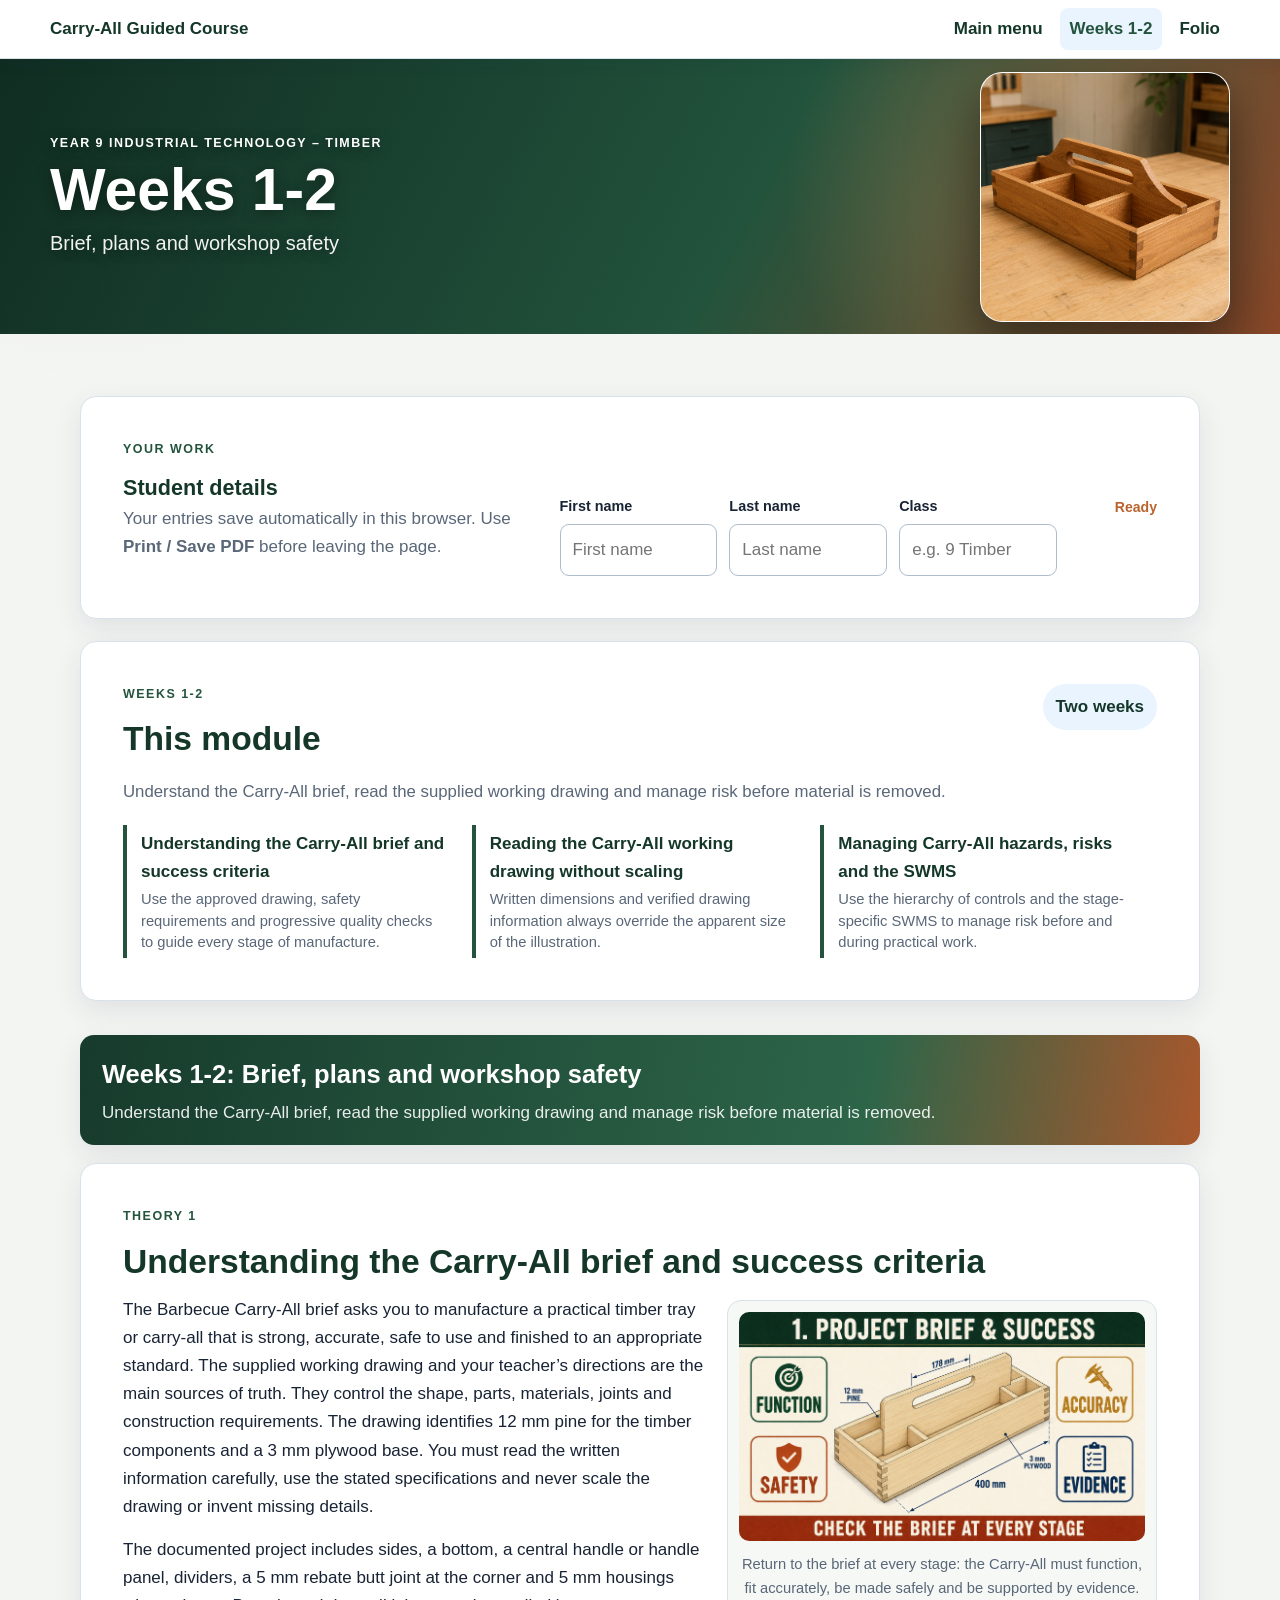
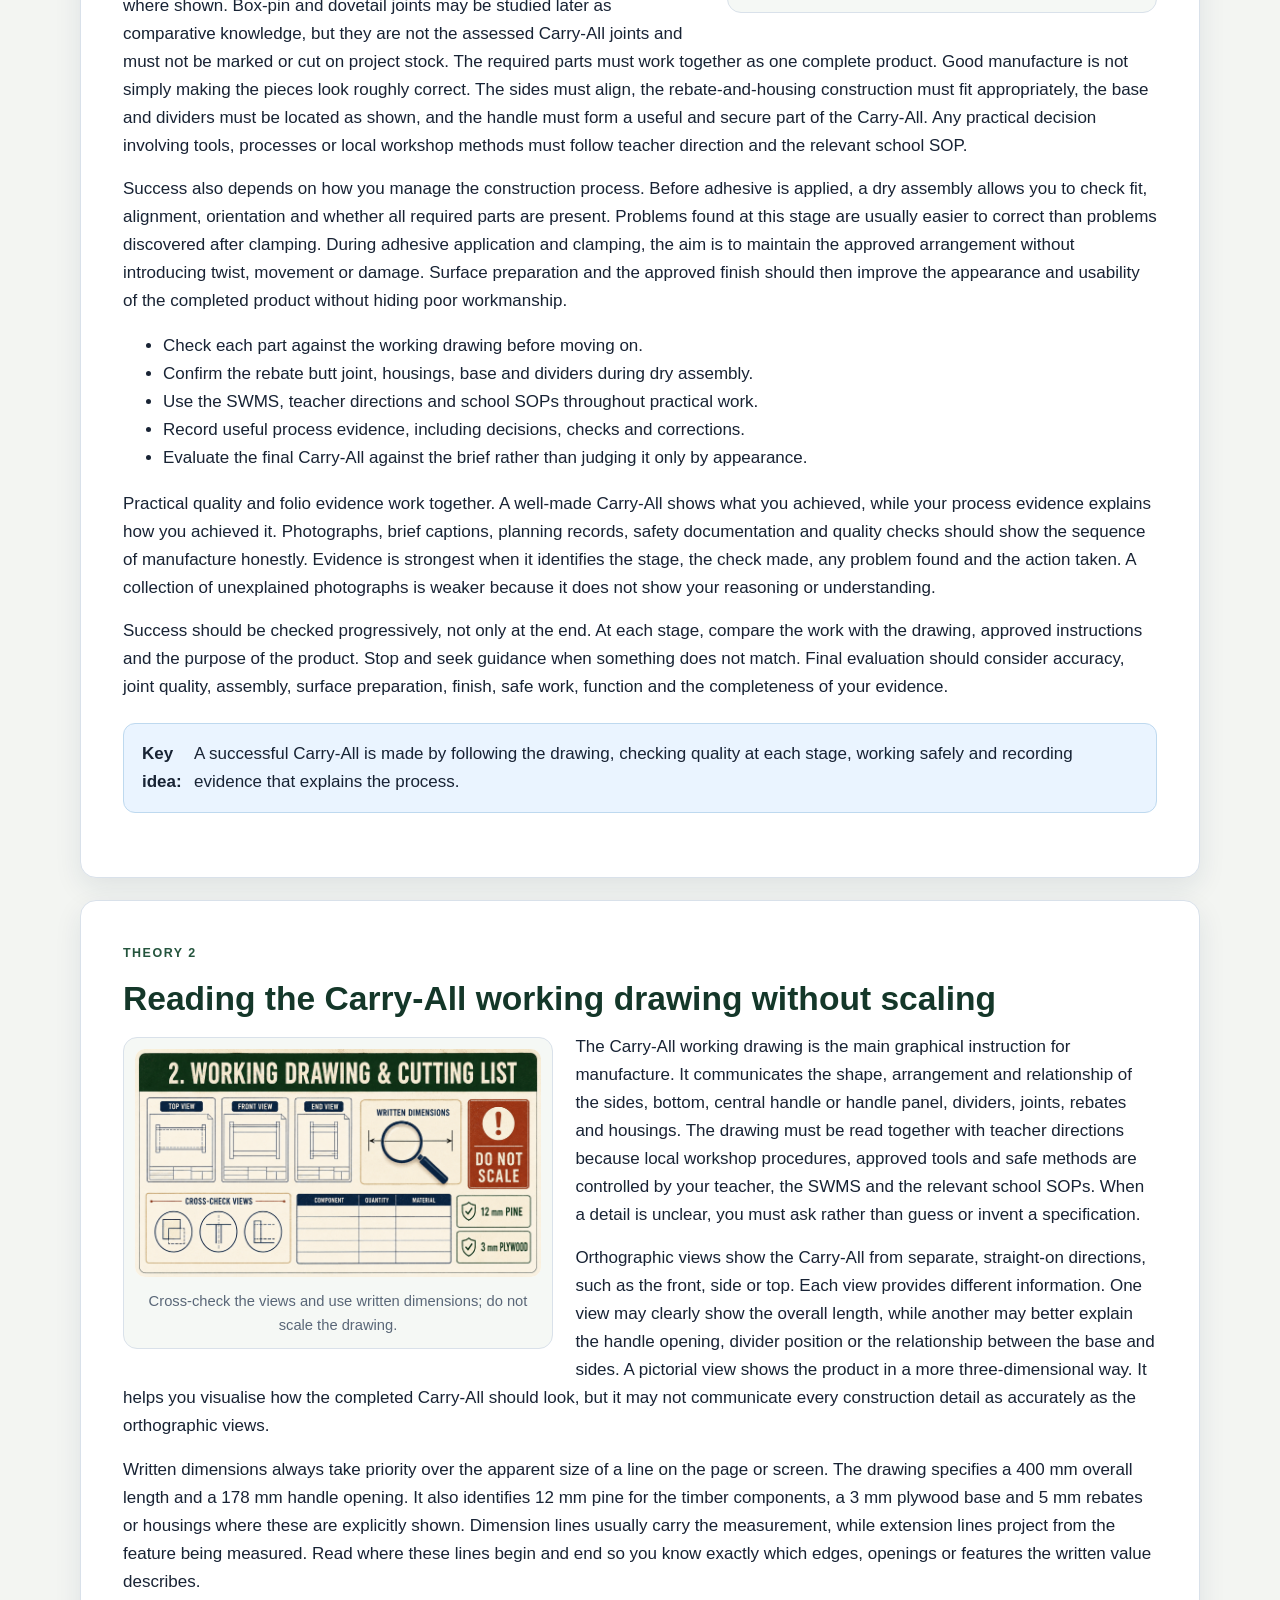
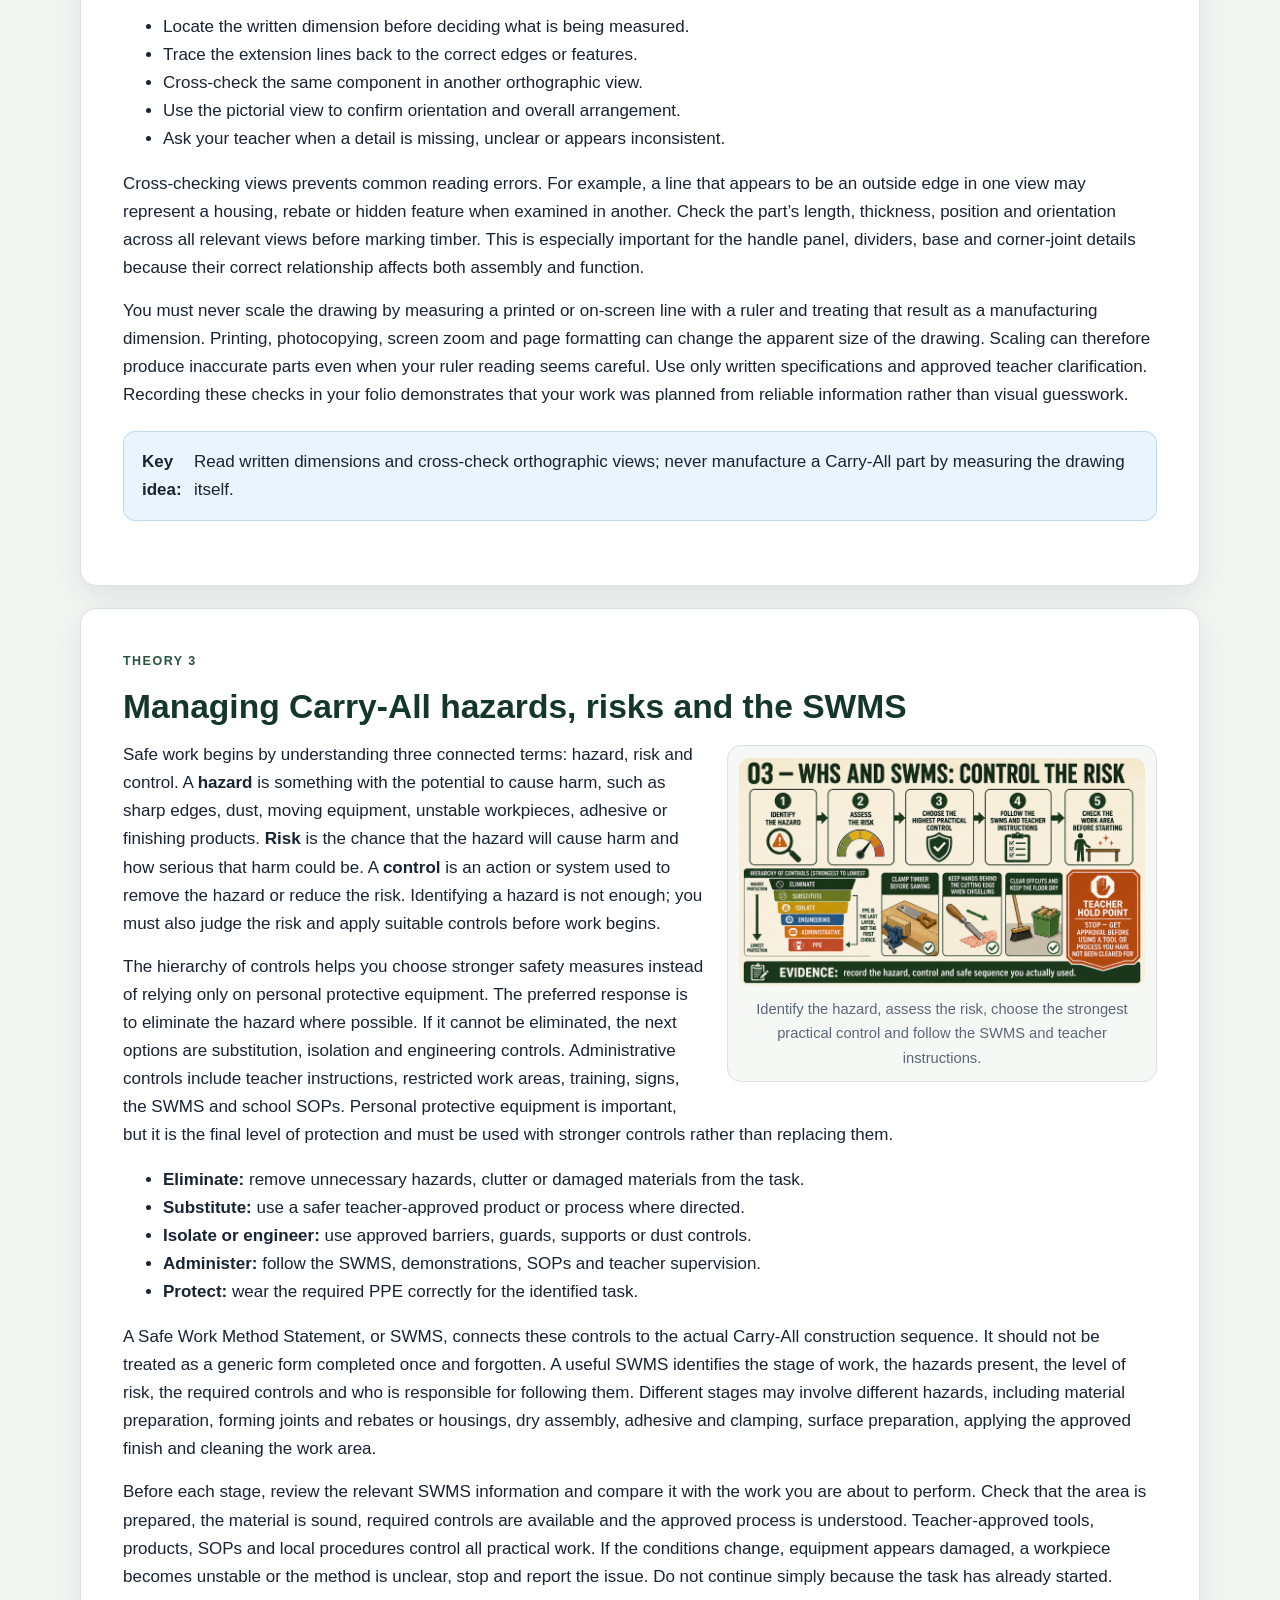
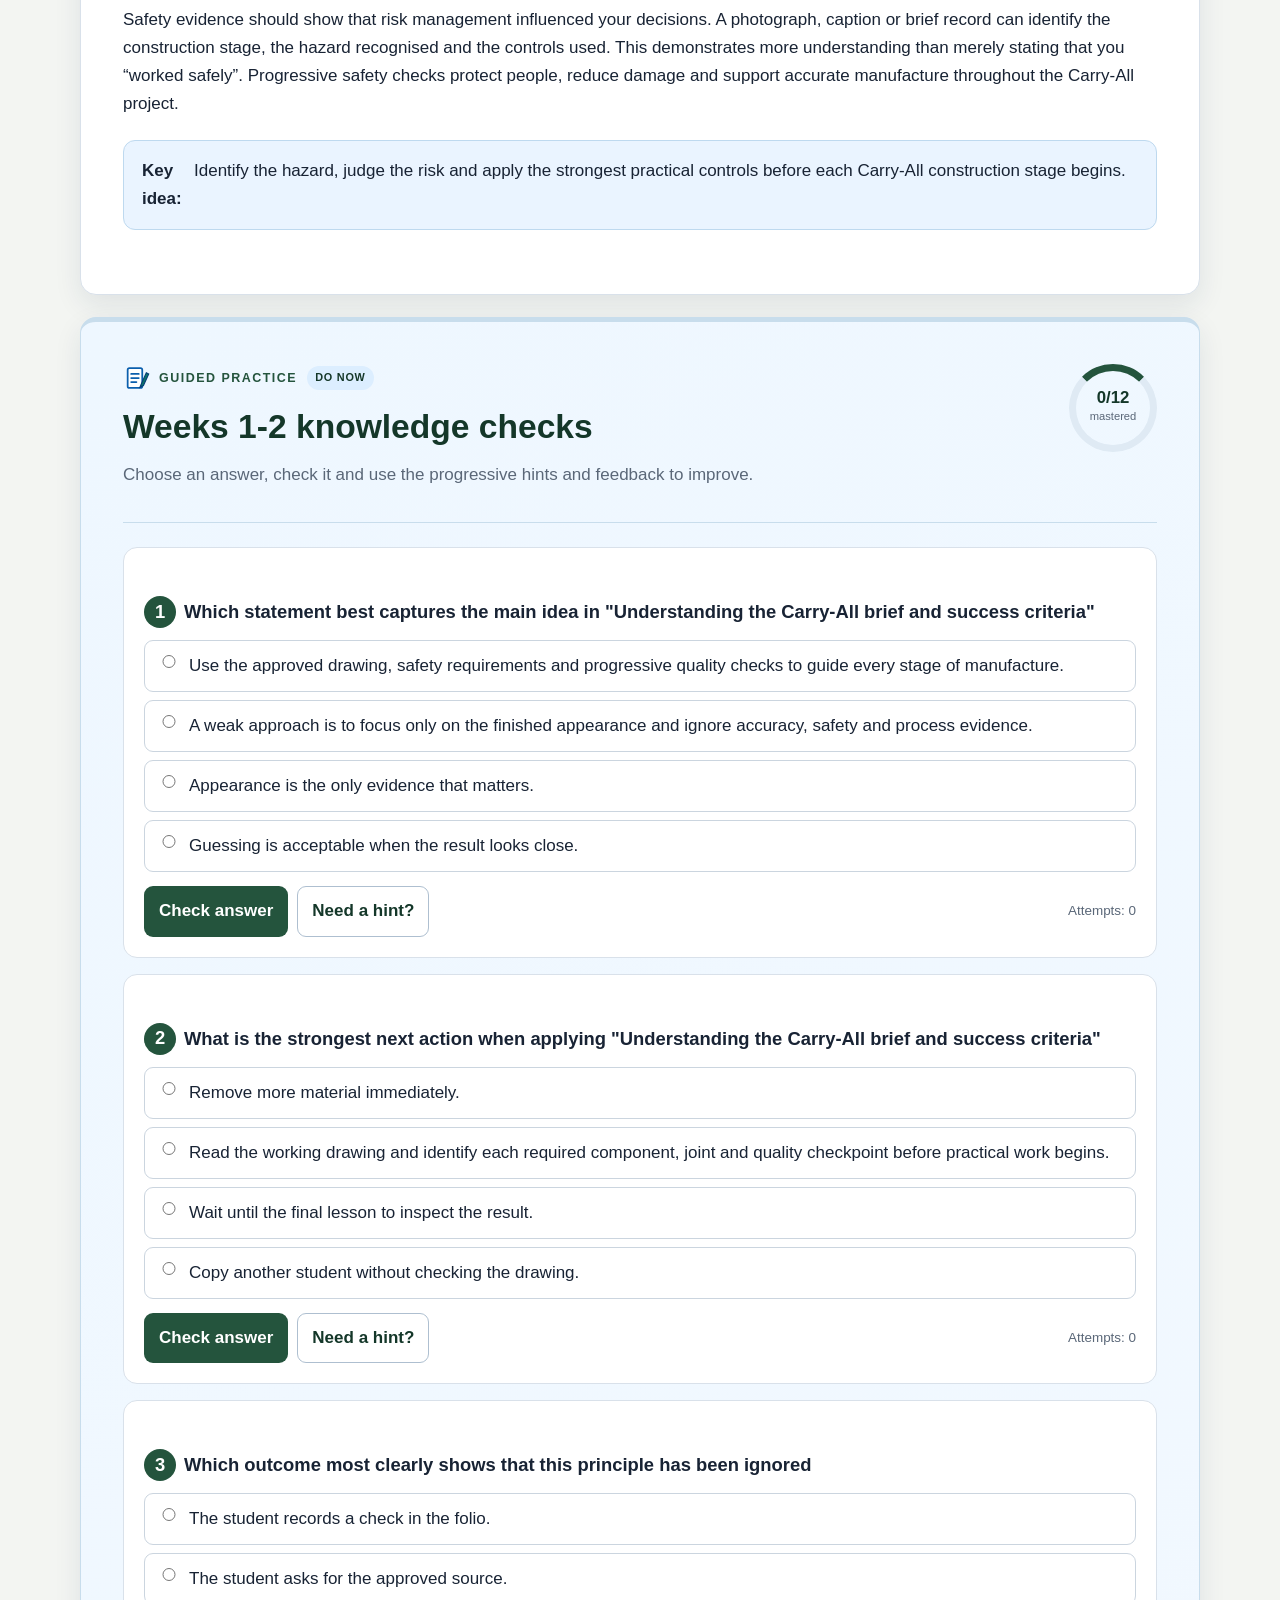
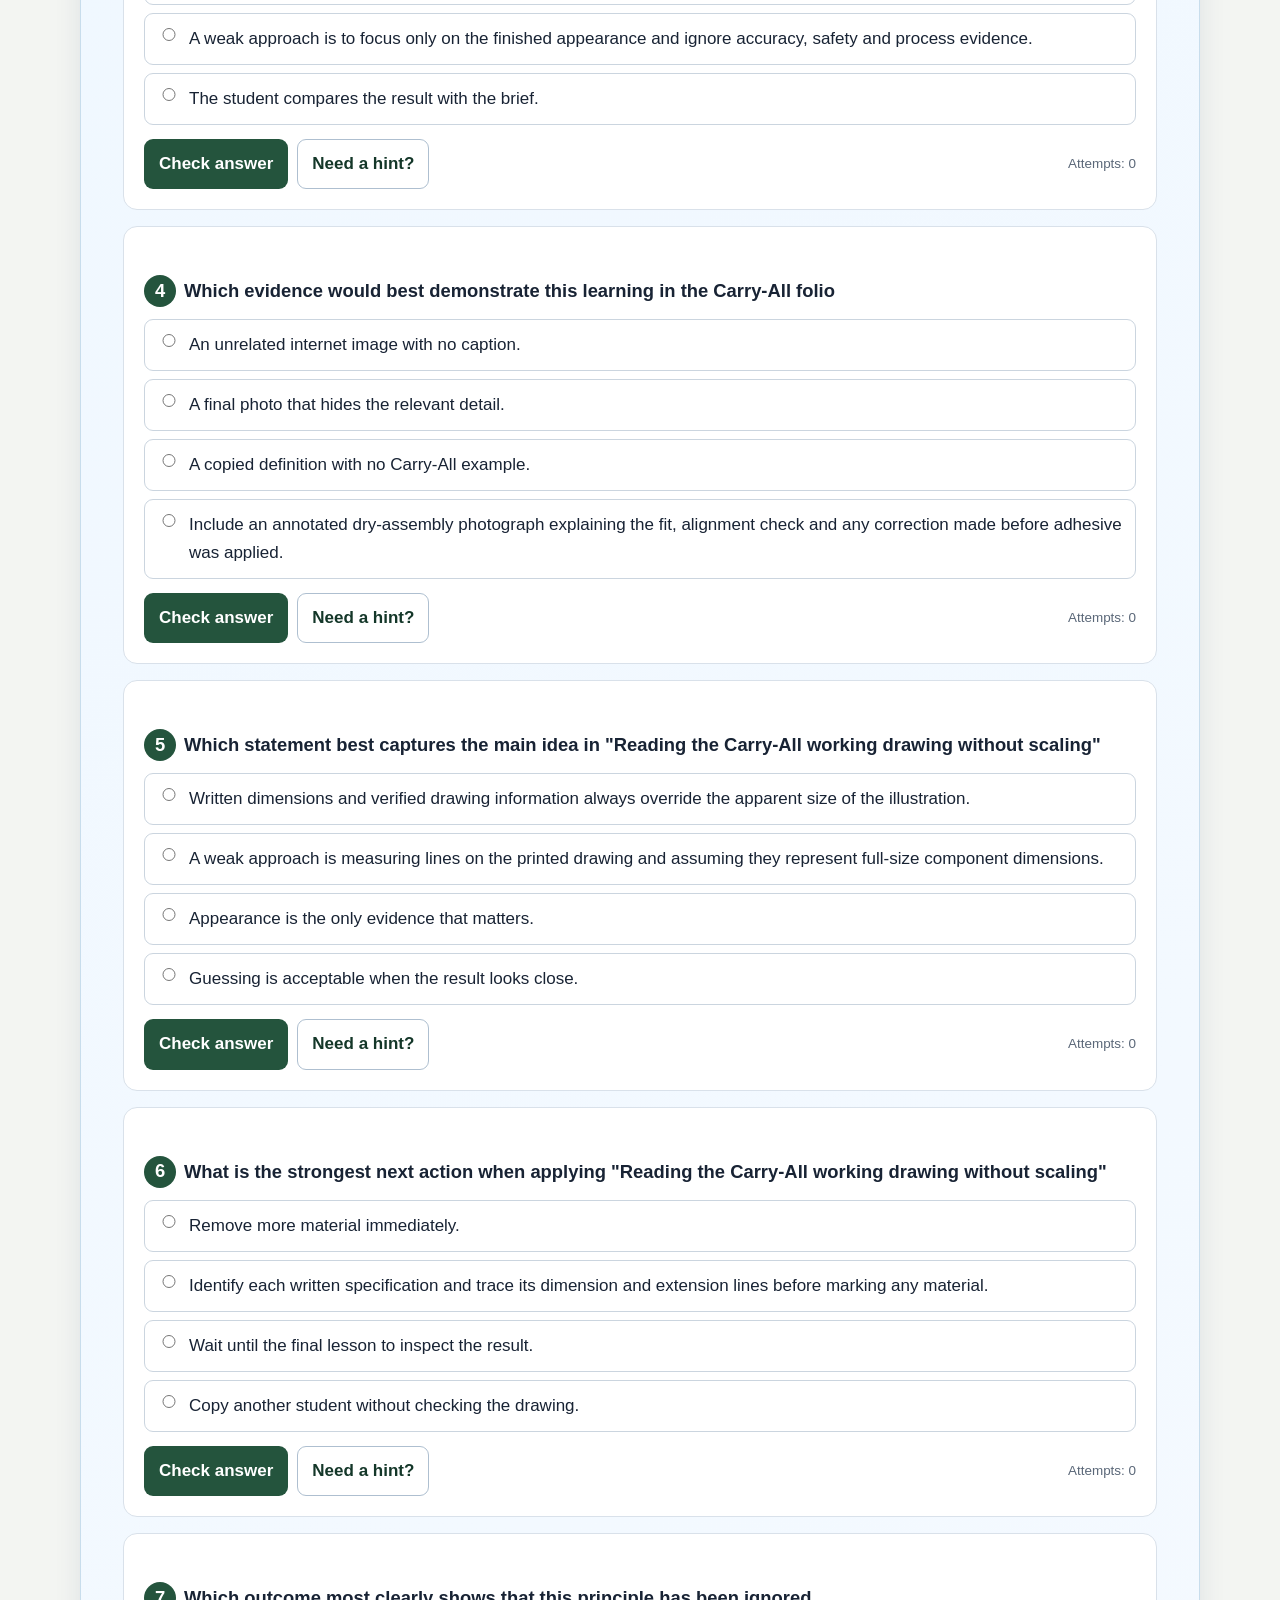
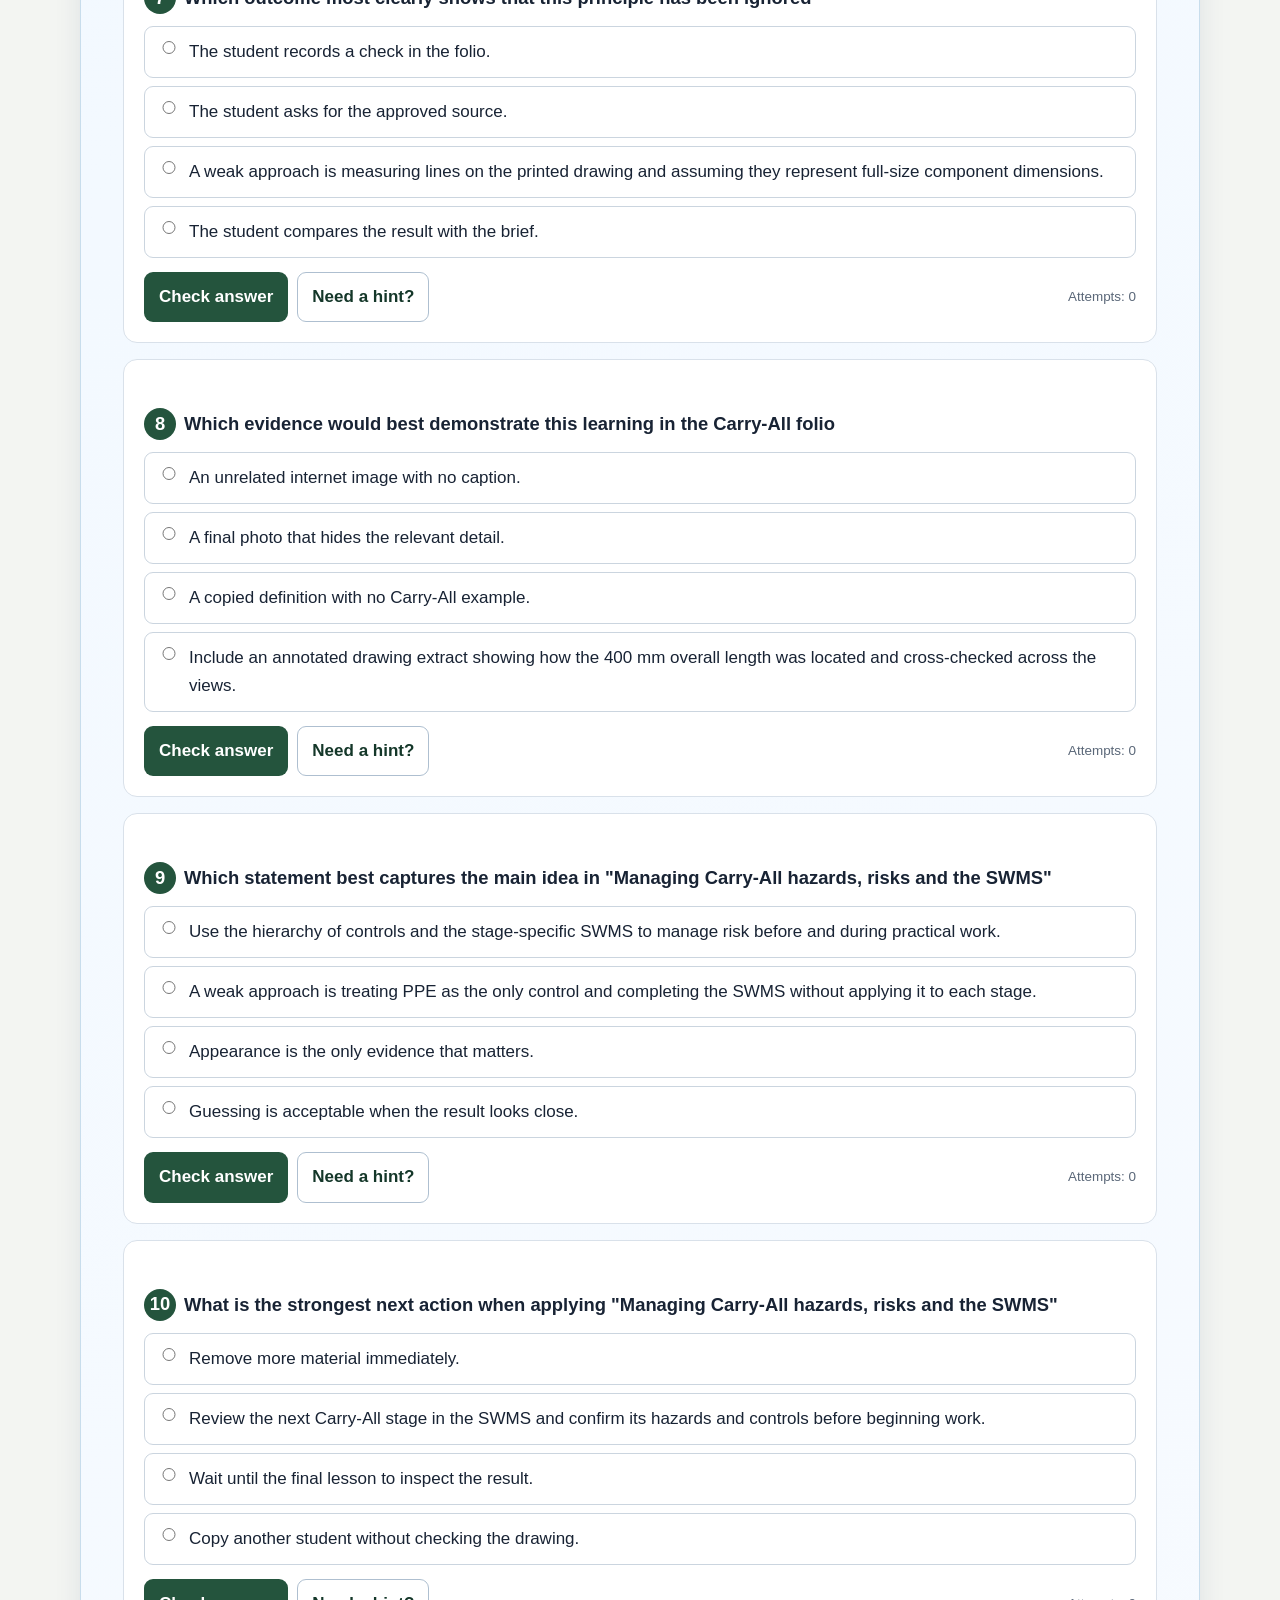
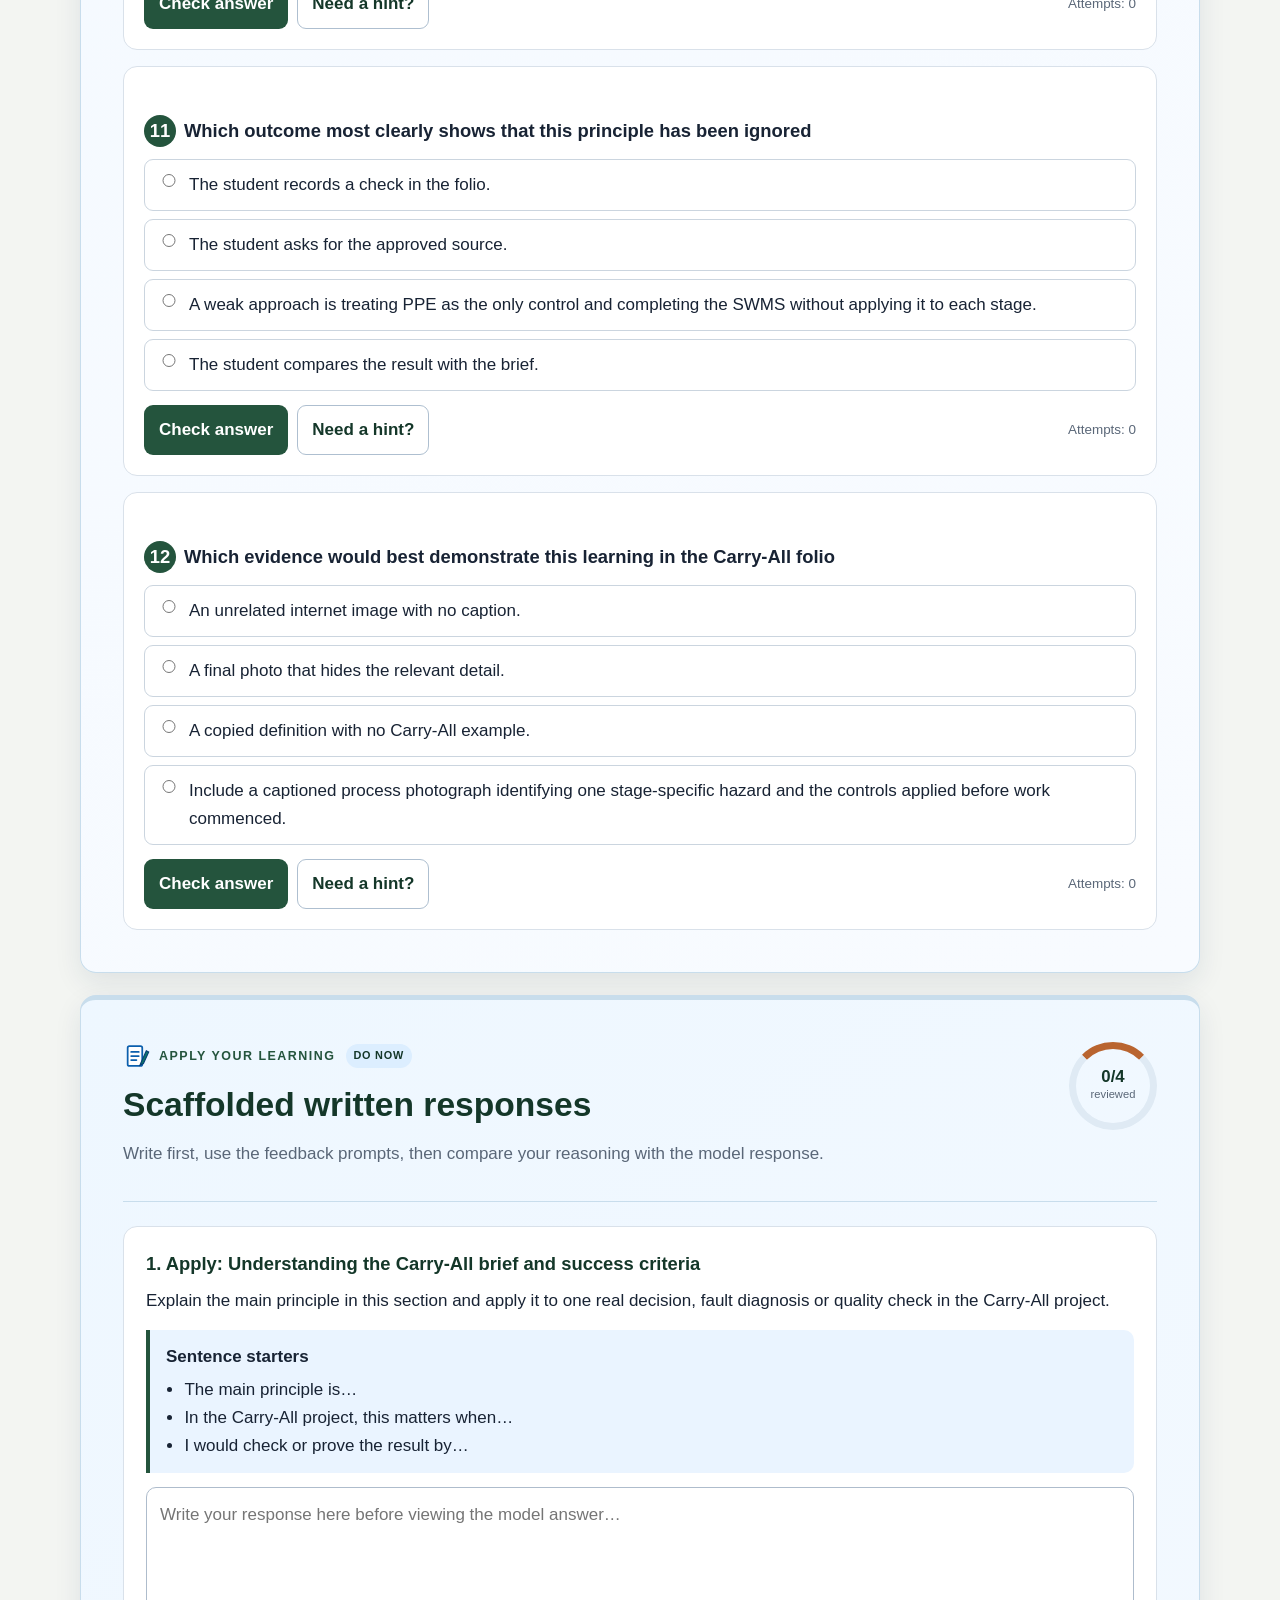
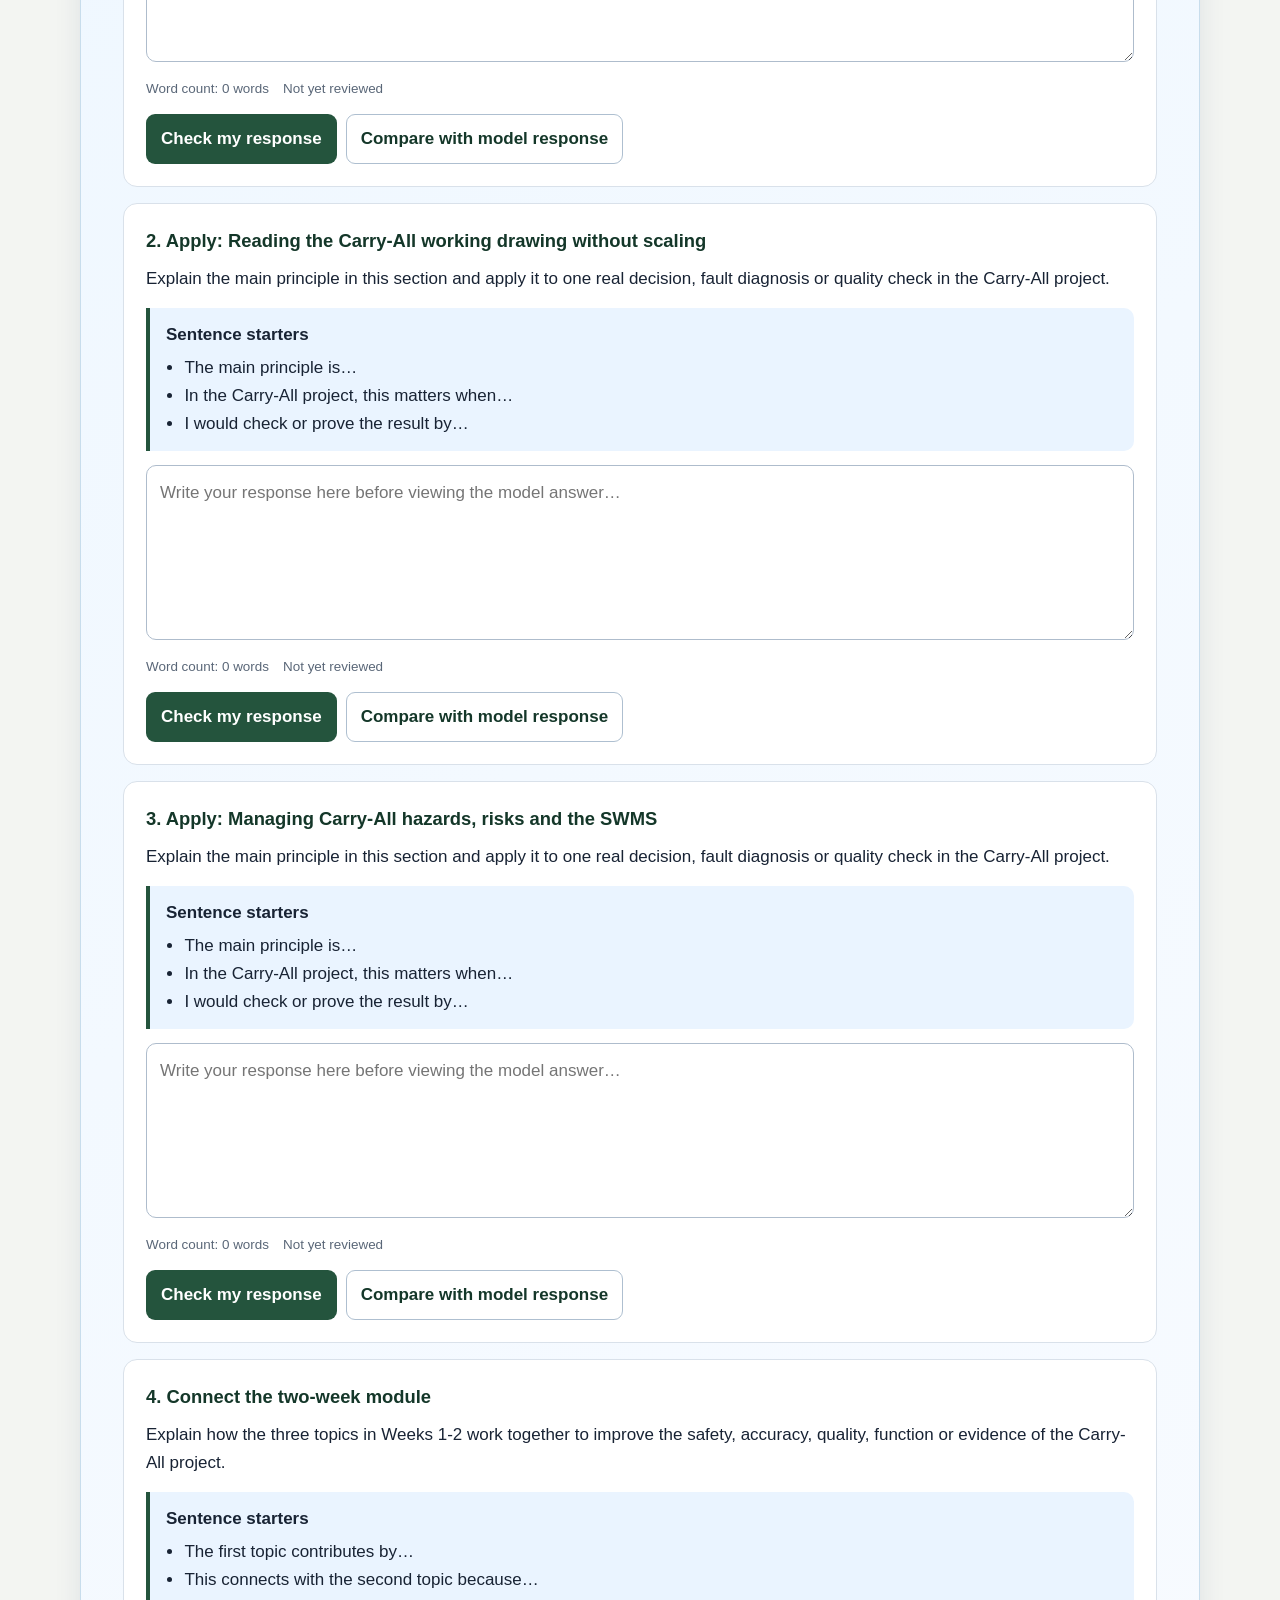
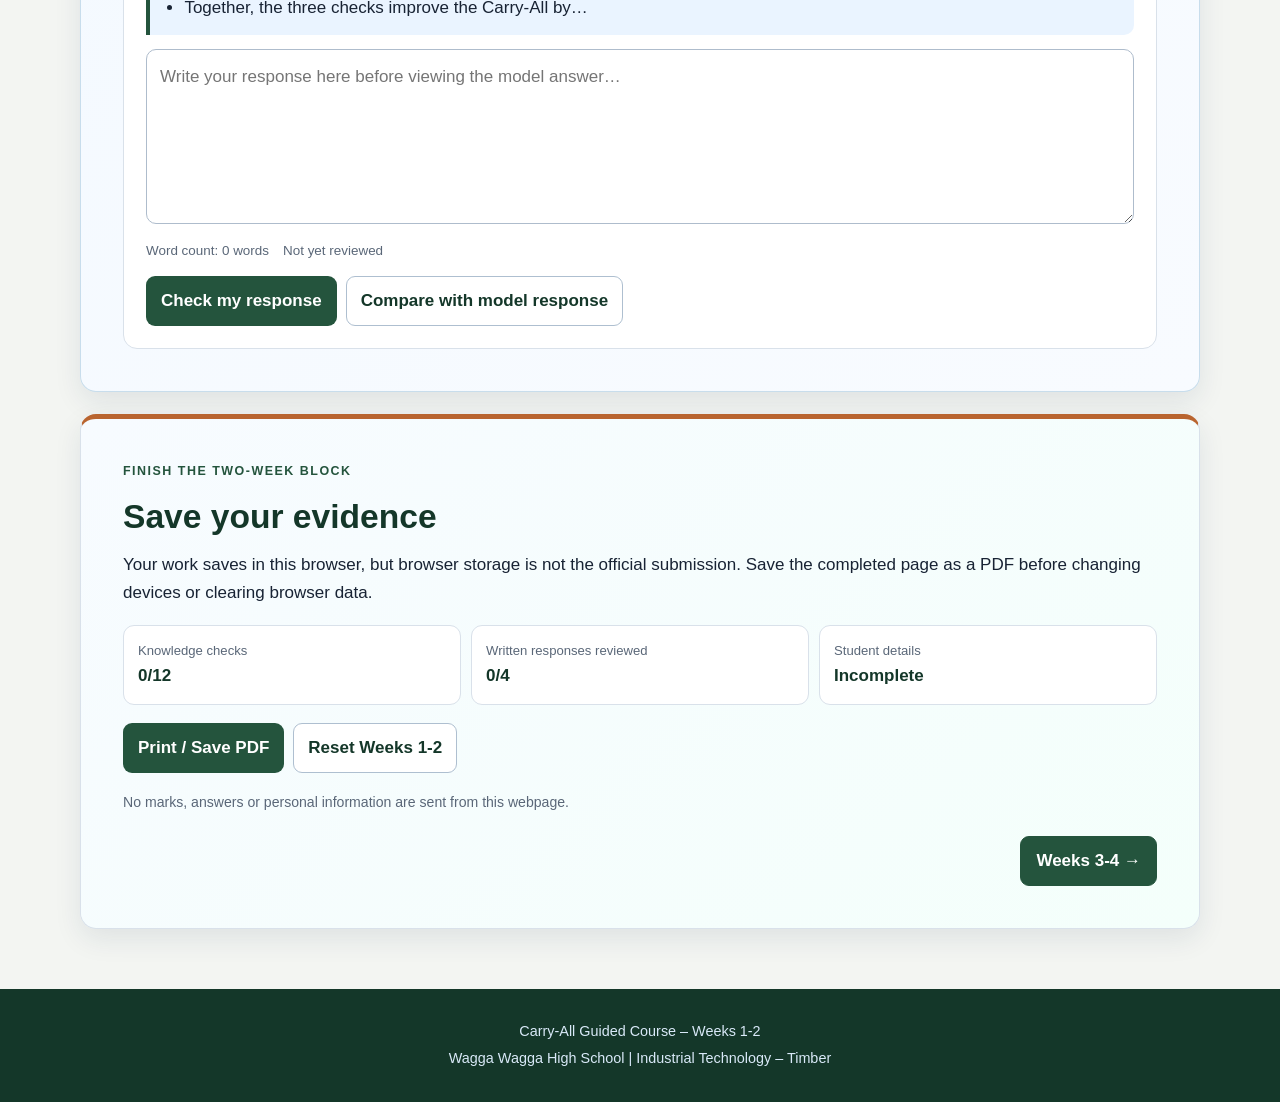
==== weeks1-2/index.html @ fafcf315 "Clarify main menu navigation" ====
<!doctype html>
<html lang="en-AU">
<head>
  <meta charset="utf-8"><meta name="viewport" content="width=device-width, initial-scale=1">
  <meta name="description" content="Weeks 1-2 guided learning for the Year 9 Timber Barbecue Carry-All project.">
  <title>Carry-All – Weeks 1-2 Guided Lesson</title>
  <link rel="stylesheet" href="../styles/course.css"><link rel="stylesheet" href="../styles/carry-all-overrides.css">
</head>
<body>
  <a class="skip-link" href="#main-content">Skip to lesson</a>
  <div class="course-bar screen-only"><div class="course-bar-inner">
    <a class="course-brand" href="../index.html">Carry-All Guided Course</a>
    <nav class="course-links" aria-label="Course navigation"><a href="../index.html">Main menu</a><a aria-current="page" class="active" href="index.html">Weeks 1-2</a><a href="../carry-all-folio.html">Folio</a></nav>
  </div></div>
  <header class="hero lesson-hero"><div class="hero-inner"><div class="hero-copy">
    <p class="eyebrow">Year 9 Industrial Technology – Timber</p><h1>Weeks 1-2</h1><p class="hero-subtitle">Brief, plans and workshop safety</p>
  </div><img class="hero-chair carry-hero-product" src="../assets/carry-all-hero.png" alt="Accurate timber Barbecue Carry-All with a longitudinal handle panel and open dividers"></div></header>
  <main id="main-content">
    <section class="student-strip card" aria-labelledby="student-details-title"><div><p class="section-kicker">Your work</p><h2 id="student-details-title">Student details</h2><p class="muted">Your entries save automatically in this browser. Use <strong>Print / Save PDF</strong> before leaving the page.</p></div><div class="student-fields"><label><span>First name</span><input id="student-first-name" type="text" autocomplete="given-name" placeholder="First name"></label><label><span>Last name</span><input id="student-last-name" type="text" autocomplete="family-name" placeholder="Last name"></label><label><span>Class</span><input id="student-class" type="text" placeholder="e.g. 9 Timber"></label></div><div id="save-status" class="save-status" role="status" aria-live="polite">Ready</div></section>
    <section class="lesson-overview card"><div class="overview-heading"><div><p class="section-kicker">Weeks 1-2</p><h2>This module</h2></div><div class="time-badge">Two weeks</div></div><p class="module-summary">Understand the Carry-All brief, read the supplied working drawing and manage risk before material is removed.</p><div class="module-focus"><div><strong>Understanding the Carry-All brief and success criteria</strong><span>Use the approved drawing, safety requirements and progressive quality checks to guide every stage of manufacture.</span></div><div><strong>Reading the Carry-All working drawing without scaling</strong><span>Written dimensions and verified drawing information always override the apparent size of the illustration.</span></div><div><strong>Managing Carry-All hazards, risks and the SWMS</strong><span>Use the hierarchy of controls and the stage-specific SWMS to manage risk before and during practical work.</span></div></div></section>
    <nav class="lesson-nav card screen-only" aria-label="Weeks 1-2 lesson sections"><a href="#theory-1">Understanding the Carry-All brief and success criteria</a><a href="#theory-2">Reading the Carry-All working drawing without scaling</a><a href="#theory-3">Managing Carry-All hazards, risks and the SWMS</a><a href="#knowledge-checks">Guided checks</a><a href="#written-application">Written responses</a></nav>
    <div class="part-banner"><h2>Weeks 1-2: Brief, plans and workshop safety</h2><p>Understand the Carry-All brief, read the supplied working drawing and manage risk before material is removed.</p></div>
    <section class="card textbook-section" id="theory-1">
      <p class="section-kicker">Theory 1</p>
      <h2>Understanding the Carry-All brief and success criteria</h2>
      <figure class="lesson-visual">
        <img src="../assets/folio/cards/01-project-brief.png" alt="Carry-All visual for Understanding the Carry-All brief and success criteria" />
        <figcaption>Return to the brief at every stage: the Carry-All must function, fit accurately, be made safely and be supported by evidence.</figcaption>
      </figure>
      <p>The Barbecue Carry-All brief asks you to manufacture a practical timber tray or carry-all that is strong, accurate, safe to use and finished to an appropriate standard. The supplied working drawing and your teacher’s directions are the main sources of truth. They control the shape, parts, materials, joints and construction requirements. The drawing identifies 12 mm pine for the timber components and a 3 mm plywood base. You must read the written information carefully, use the stated specifications and never scale the drawing or invent missing details.</p> <p>The documented project includes sides, a bottom, a central handle or handle panel, dividers, a 5 mm rebate butt joint at the corner and 5 mm housings where shown. Box-pin and dovetail joints may be studied later as comparative knowledge, but they are not the assessed Carry-All joints and must not be marked or cut on project stock. The required parts must work together as one complete product. Good manufacture is not simply making the pieces look roughly correct. The sides must align, the rebate-and-housing construction must fit appropriately, the base and dividers must be located as shown, and the handle must form a useful and secure part of the Carry-All. Any practical decision involving tools, processes or local workshop methods must follow teacher direction and the relevant school SOP.</p> <p>Success also depends on how you manage the construction process. Before adhesive is applied, a dry assembly allows you to check fit, alignment, orientation and whether all required parts are present. Problems found at this stage are usually easier to correct than problems discovered after clamping. During adhesive application and clamping, the aim is to maintain the approved arrangement without introducing twist, movement or damage. Surface preparation and the approved finish should then improve the appearance and usability of the completed product without hiding poor workmanship.</p> <ul> <li>Check each part against the working drawing before moving on.</li> <li>Confirm the rebate butt joint, housings, base and dividers during dry assembly.</li> <li>Use the SWMS, teacher directions and school SOPs throughout practical work.</li> <li>Record useful process evidence, including decisions, checks and corrections.</li> <li>Evaluate the final Carry-All against the brief rather than judging it only by appearance.</li> </ul> <p>Practical quality and folio evidence work together. A well-made Carry-All shows what you achieved, while your process evidence explains how you achieved it. Photographs, brief captions, planning records, safety documentation and quality checks should show the sequence of manufacture honestly. Evidence is strongest when it identifies the stage, the check made, any problem found and the action taken. A collection of unexplained photographs is weaker because it does not show your reasoning or understanding.</p> <p>Success should be checked progressively, not only at the end. At each stage, compare the work with the drawing, approved instructions and the purpose of the product. Stop and seek guidance when something does not match. Final evaluation should consider accuracy, joint quality, assembly, surface preparation, finish, safe work, function and the completeness of your evidence.</p> <div class="callout key-idea"><strong>Key idea:</strong> A successful Carry-All is made by following the drawing, checking quality at each stage, working safely and recording evidence that explains the process.</div>
      
    </section>
<section class="card textbook-section" id="theory-2">
      <p class="section-kicker">Theory 2</p>
      <h2>Reading the Carry-All working drawing without scaling</h2>
      <figure class="lesson-visual lesson-visual--left">
        <img src="../assets/folio/cards/02-working-drawing.png" alt="Carry-All visual for Reading the Carry-All working drawing without scaling" />
        <figcaption>Cross-check the views and use written dimensions; do not scale the drawing.</figcaption>
      </figure>
      <p>The Carry-All working drawing is the main graphical instruction for manufacture. It communicates the shape, arrangement and relationship of the sides, bottom, central handle or handle panel, dividers, joints, rebates and housings. The drawing must be read together with teacher directions because local workshop procedures, approved tools and safe methods are controlled by your teacher, the SWMS and the relevant school SOPs. When a detail is unclear, you must ask rather than guess or invent a specification.</p> <p>Orthographic views show the Carry-All from separate, straight-on directions, such as the front, side or top. Each view provides different information. One view may clearly show the overall length, while another may better explain the handle opening, divider position or the relationship between the base and sides. A pictorial view shows the product in a more three-dimensional way. It helps you visualise how the completed Carry-All should look, but it may not communicate every construction detail as accurately as the orthographic views.</p> <p>Written dimensions always take priority over the apparent size of a line on the page or screen. The drawing specifies a 400 mm overall length and a 178 mm handle opening. It also identifies 12 mm pine for the timber components, a 3 mm plywood base and 5 mm rebates or housings where these are explicitly shown. Dimension lines usually carry the measurement, while extension lines project from the feature being measured. Read where these lines begin and end so you know exactly which edges, openings or features the written value describes.</p> <ul> <li>Locate the written dimension before deciding what is being measured.</li> <li>Trace the extension lines back to the correct edges or features.</li> <li>Cross-check the same component in another orthographic view.</li> <li>Use the pictorial view to confirm orientation and overall arrangement.</li> <li>Ask your teacher when a detail is missing, unclear or appears inconsistent.</li> </ul> <p>Cross-checking views prevents common reading errors. For example, a line that appears to be an outside edge in one view may represent a housing, rebate or hidden feature when examined in another. Check the part’s length, thickness, position and orientation across all relevant views before marking timber. This is especially important for the handle panel, dividers, base and corner-joint details because their correct relationship affects both assembly and function.</p> <p>You must never scale the drawing by measuring a printed or on-screen line with a ruler and treating that result as a manufacturing dimension. Printing, photocopying, screen zoom and page formatting can change the apparent size of the drawing. Scaling can therefore produce inaccurate parts even when your ruler reading seems careful. Use only written specifications and approved teacher clarification. Recording these checks in your folio demonstrates that your work was planned from reliable information rather than visual guesswork.</p> <div class="callout key-idea"><strong>Key idea:</strong> Read written dimensions and cross-check orthographic views; never manufacture a Carry-All part by measuring the drawing itself.</div>
    </section>
<section class="card textbook-section" id="theory-3">
      <p class="section-kicker">Theory 3</p>
      <h2>Managing Carry-All hazards, risks and the SWMS</h2>
      <figure class="lesson-visual">
        <img src="../assets/folio/cards/03-whs-swms.png" alt="Carry-All visual for Managing Carry-All hazards, risks and the SWMS" />
        <figcaption>Identify the hazard, assess the risk, choose the strongest practical control and follow the SWMS and teacher instructions.</figcaption>
      </figure>
      <p>Safe work begins by understanding three connected terms: hazard, risk and control. A <strong>hazard</strong> is something with the potential to cause harm, such as sharp edges, dust, moving equipment, unstable workpieces, adhesive or finishing products. <strong>Risk</strong> is the chance that the hazard will cause harm and how serious that harm could be. A <strong>control</strong> is an action or system used to remove the hazard or reduce the risk. Identifying a hazard is not enough; you must also judge the risk and apply suitable controls before work begins.</p> <p>The hierarchy of controls helps you choose stronger safety measures instead of relying only on personal protective equipment. The preferred response is to eliminate the hazard where possible. If it cannot be eliminated, the next options are substitution, isolation and engineering controls. Administrative controls include teacher instructions, restricted work areas, training, signs, the SWMS and school SOPs. Personal protective equipment is important, but it is the final level of protection and must be used with stronger controls rather than replacing them.</p> <ul> <li><strong>Eliminate:</strong> remove unnecessary hazards, clutter or damaged materials from the task.</li> <li><strong>Substitute:</strong> use a safer teacher-approved product or process where directed.</li> <li><strong>Isolate or engineer:</strong> use approved barriers, guards, supports or dust controls.</li> <li><strong>Administer:</strong> follow the SWMS, demonstrations, SOPs and teacher supervision.</li> <li><strong>Protect:</strong> wear the required PPE correctly for the identified task.</li> </ul> <p>A Safe Work Method Statement, or SWMS, connects these controls to the actual Carry-All construction sequence. It should not be treated as a generic form completed once and forgotten. A useful SWMS identifies the stage of work, the hazards present, the level of risk, the required controls and who is responsible for following them. Different stages may involve different hazards, including material preparation, forming joints and rebates or housings, dry assembly, adhesive and clamping, surface preparation, applying the approved finish and cleaning the work area.</p> <p>Before each stage, review the relevant SWMS information and compare it with the work you are about to perform. Check that the area is prepared, the material is sound, required controls are available and the approved process is understood. Teacher-approved tools, products, SOPs and local procedures control all practical work. If the conditions change, equipment appears damaged, a workpiece becomes unstable or the method is unclear, stop and report the issue. Do not continue simply because the task has already started.</p> <p>Safety evidence should show that risk management influenced your decisions. A photograph, caption or brief record can identify the construction stage, the hazard recognised and the controls used. This demonstrates more understanding than merely stating that you “worked safely”. Progressive safety checks protect people, reduce damage and support accurate manufacture throughout the Carry-All project.</p> <div class="callout key-idea"><strong>Key idea:</strong> Identify the hazard, judge the risk and apply the strongest practical controls before each Carry-All construction stage begins.</div>
    </section>
    <section class="card activity-section" id="knowledge-checks"><div class="activity-heading"><div><p class="section-kicker">Guided practice</p><h2>Weeks 1-2 knowledge checks</h2><p class="muted">Choose an answer, check it and use the progressive hints and feedback to improve.</p></div><div class="progress-ring"><strong id="mc-progress-number">0/12</strong><span>mastered</span></div></div><div id="mc-questions" class="question-list"></div></section>
    <section class="card activity-section" id="written-application"><div class="activity-heading"><div><p class="section-kicker">Apply your learning</p><h2>Scaffolded written responses</h2><p class="muted">Write first, use the feedback prompts, then compare your reasoning with the model response.</p></div><div class="progress-ring written"><strong id="written-progress-number">0/4</strong><span>reviewed</span></div></div><div id="written-questions" class="written-list"></div></section>
    <section class="card completion-card" aria-labelledby="completion-title"><div><p class="section-kicker">Finish the two-week block</p><h2 id="completion-title">Save your evidence</h2><p>Your work saves in this browser, but browser storage is not the official submission. Save the completed page as a PDF before changing devices or clearing browser data.</p></div><div class="completion-summary"><div><span>Knowledge checks</span><strong id="summary-mc">0/12</strong></div><div><span>Written responses reviewed</span><strong id="summary-written">0/4</strong></div><div><span>Student details</span><strong id="summary-details">Incomplete</strong></div></div><div class="button-row screen-only"><button class="primary-button" id="print-button" type="button">Print / Save PDF</button><button class="secondary-button" id="reset-button" type="button">Reset Weeks 1-2</button></div><p class="small-note">No marks, answers or personal information are sent from this webpage.</p><div class="week-switcher screen-only"><span></span><a class="next" href="../weeks3-4/index.html">Weeks 3-4 →</a></div></section>
  </main>
  <footer><p>Carry-All Guided Course – Weeks 1-2</p><p>Wagga Wagga High School | Industrial Technology – Timber</p></footer>
  <script src="lesson-data.js"></script><script src="../scripts/lesson-engine.js"></script>
</body></html>
---- styles/course.css ----
:root {
  --brand: #0b5fad;
  --brand-dark: #073f75;
  --brand-light: #eaf4ff;
  --accent: #0d7a68;
  --accent-light: #e8f7f3;
  --amber: #9a6400;
  --amber-light: #fff5d9;
  --danger: #a62e2e;
  --danger-light: #fff0f0;
  --ink: #182334;
  --muted: #5a6778;
  --line: #d9e1ea;
  --surface: #ffffff;
  --background: #f3f6f9;
  --shadow: 0 10px 28px rgba(25, 48, 74, 0.09);
  --radius: 16px;
}

* { box-sizing: border-box; }
html { scroll-behavior: smooth; }
body {
  margin: 0;
  font-family: Arial, Helvetica, sans-serif;
  color: var(--ink);
  background: var(--background);
  line-height: 1.65;
  font-size: 17px;
}
img { max-width: 100%; }
a { color: var(--brand); }
button, input, textarea { font: inherit; }
button { cursor: pointer; }
.visually-hidden { position: absolute !important; width: 1px !important; height: 1px !important; padding: 0 !important; margin: -1px !important; overflow: hidden !important; clip: rect(0,0,0,0) !important; white-space: nowrap !important; border: 0 !important; }

.skip-link {
  position: absolute;
  top: -100px;
  left: 16px;
  z-index: 1000;
  padding: 10px 16px;
  background: #fff;
  color: var(--brand-dark);
  border-radius: 8px;
}
.skip-link:focus { top: 16px; }

.course-bar {
  background: #fff;
  border-bottom: 1px solid var(--line);
  position: sticky;
  top: 0;
  z-index: 30;
  box-shadow: 0 4px 14px rgba(25,48,74,.07);
}
.course-bar-inner {
  width: min(1180px, calc(100% - 36px));
  min-height: 58px;
  margin: 0 auto;
  display: flex;
  justify-content: space-between;
  align-items: center;
  gap: 18px;
}
.course-brand { color: var(--brand-dark); text-decoration: none; font-weight: 900; }
.course-links { display: flex; flex-wrap: wrap; gap: 7px; }
.course-links a {
  color: var(--brand-dark);
  text-decoration: none;
  font-weight: 800;
  padding: 7px 10px;
  border-radius: 8px;
}
.course-links a:hover, .course-links a:focus, .course-links a.active { background: var(--brand-light); color: var(--brand); }

.hero {
  background: linear-gradient(125deg, var(--brand-dark), var(--brand));
  color: #fff;
  overflow: hidden;
}
.landing-hero {
  background-image:
    linear-gradient(90deg, rgba(8, 31, 47, .94) 0%, rgba(8, 31, 47, .82) 38%, rgba(8, 31, 47, .34) 68%, rgba(8, 31, 47, .16) 100%);
  background-position: center;
  background-size: cover;
}
.landing-hero .hero-inner {
  grid-template-columns: minmax(0, 780px) 1fr;
  min-height: clamp(330px, 34vw, 410px);
}
.landing-hero .hero-copy { text-shadow: 0 2px 14px rgba(0, 0, 0, .4); }
.landing-hero .hero-chair { display: none; }
.hero-inner {
  width: min(1180px, calc(100% - 36px));
  margin: 0 auto;
  min-height: 325px;
  display: grid;
  grid-template-columns: 1fr 280px;
  gap: 30px;
  align-items: center;
  position: relative;
}
.hero-copy { padding: 44px 0; position: relative; z-index: 2; }
.eyebrow, .section-kicker {
  margin: 0 0 6px;
  font-size: .78rem;
  letter-spacing: .12em;
  text-transform: uppercase;
  font-weight: 800;
}
.hero h1 { font-size: clamp(2.25rem, 5vw, 4.2rem); line-height: 1.05; margin: 0 0 10px; }
.hero-subtitle { font-size: clamp(1.1rem, 2vw, 1.4rem); margin: 0 0 20px; max-width: 790px; }
.hero-pills { display: flex; flex-wrap: wrap; gap: 9px; }
.hero-pills span {
  background: rgba(255,255,255,.14);
  border: 1px solid rgba(255,255,255,.32);
  border-radius: 999px;
  padding: 7px 12px;
  font-weight: 700;
  font-size: .9rem;
}
.hero-chair {
  max-height: 290px;
  width: auto;
  justify-self: center;
  filter: drop-shadow(0 18px 20px rgba(0,0,0,.28));
}

.lesson-hero {
  background-image:
    linear-gradient(90deg, rgba(8, 31, 47, .94) 0%, rgba(8, 31, 47, .80) 45%, rgba(8, 31, 47, .34) 76%, rgba(8, 31, 47, .16) 100%);
  background-position: center;
  background-size: cover;
  color: #fff;
}
.lesson-hero .hero-inner { min-height: 275px; grid-template-columns: 1fr; }
.lesson-hero .hero-copy { padding: 42px 0; max-width: 760px; text-shadow: 0 2px 14px rgba(0, 0, 0, .4); }
.lesson-hero .eyebrow { color: #fff; }
.lesson-hero h1 { color: #fff; font-size: clamp(2.5rem, 4.6vw, 3.8rem); margin-bottom: 6px; }
.lesson-hero .hero-subtitle { color: rgba(255,255,255,.94); font-size: clamp(1.05rem, 1.9vw, 1.25rem); margin-bottom: 0; }
.lesson-hero .hero-chair { display: none; }
.lesson-hero .hero-pills { display: none; }
.lesson-hero + main { margin-top: 30px; }
.lesson-hero + main .lesson-overview .roadmap { grid-template-columns: repeat(3, 1fr); margin: 18px 0 0; }
.lesson-hero + main .lesson-overview .roadmap li { min-height: 0; padding: 8px 14px; border: 0; border-left: 4px solid var(--brand); border-radius: 0; background: transparent; }
.lesson-hero + main .lesson-overview .roadmap li:nth-child(n+4) { display: none; }
.lesson-hero + main .lesson-overview .learning-grid { display: none; }

main { width: min(1120px, calc(100% - 34px)); margin: -24px auto 60px; position: relative; z-index: 3; }
.card {
  background: var(--surface);
  border: 1px solid var(--line);
  border-radius: var(--radius);
  box-shadow: var(--shadow);
  padding: clamp(22px, 4vw, 42px);
  margin: 0 0 22px;
}
.welcome-card {
  background: linear-gradient(145deg, #fff, #f4fbf9);
  border-top: 6px solid var(--accent);
}
.welcome-card h2 { color: var(--brand-dark); margin-bottom: 8px; }
.welcome-card p:last-child { font-size: 1.08rem; margin-bottom: 0; max-width: 880px; }
.card h2 { margin: 0 0 14px; color: var(--brand-dark); font-size: clamp(1.55rem, 2.8vw, 2.1rem); line-height: 1.2; }
.card h3 { margin: 28px 0 8px; color: var(--ink); font-size: 1.15rem; }
.card p { margin: 0 0 15px; }
.section-kicker { color: var(--brand); }
.muted { color: var(--muted); }
.lead { font-size: 1.1rem; color: #33465d; }
.small-note { color: var(--muted); font-size: .88rem; margin-top: 18px !important; }

.student-strip { display: grid; grid-template-columns: 1fr minmax(300px, 1.2fr) auto; gap: 22px; align-items: end; }
.student-strip h2 { font-size: 1.35rem; margin-bottom: 4px; }
.student-fields { display: grid; grid-template-columns: 1fr 1fr 1fr; gap: 12px; }
.student-fields label span { display: block; font-weight: 800; margin-bottom: 5px; font-size: .9rem; }
input[type="text"] {
  width: 100%;
  border: 1px solid #aebccc;
  border-radius: 9px;
  padding: 11px 12px;
  background: #fff;
  color: var(--ink);
}
input[type="text"]:focus, textarea:focus { outline: 3px solid rgba(11,95,173,.18); border-color: var(--brand); }
.save-status { align-self: center; color: var(--accent); font-weight: 800; font-size: .88rem; min-width: 78px; text-align: right; }

.overview-heading, .activity-heading { display: flex; justify-content: space-between; gap: 22px; align-items: flex-start; }
.time-badge { background: var(--brand-light); color: var(--brand-dark); font-weight: 800; padding: 9px 13px; border-radius: 999px; white-space: nowrap; }
.roadmap { list-style: none; padding: 0; margin: 24px 0; display: grid; grid-template-columns: repeat(5, 1fr); gap: 10px; }
.roadmap li { border: 1px solid var(--line); border-radius: 12px; padding: 14px; background: #fafcff; min-height: 112px; }
.roadmap strong { display: block; color: var(--brand); margin-bottom: 5px; }
.roadmap span { color: var(--muted); font-size: .93rem; line-height: 1.45; display: block; }
.module-summary { margin: 4px 0 20px !important; color: var(--muted); font-size: 1.05rem; }
.module-focus { display: grid; grid-template-columns: repeat(3, 1fr); gap: 12px; }
.module-focus div { border-left: 4px solid var(--brand); padding: 5px 14px; }
.module-focus strong { display: block; color: var(--brand-dark); }
.module-focus span { display: block; margin-top: 3px; color: var(--muted); font-size: .92rem; line-height: 1.45; }
.two-column { display: grid; grid-template-columns: 1fr 1fr; gap: 16px; }
.learning-panel { background: var(--brand-light); border: 1px solid #bdd8ef; border-radius: 12px; padding: 18px; }
.learning-panel.success { background: var(--accent-light); border-color: #b8ded5; }
.learning-panel h3 { margin-top: 0; color: var(--brand-dark); }
.learning-panel ul { margin-bottom: 0; padding-left: 1.2rem; }

.lesson-nav { padding: 12px 16px; display: flex; flex-wrap: wrap; gap: 8px; position: sticky; top: 66px; z-index: 10; }
.lesson-nav { display: none; }
.lesson-nav a { text-decoration: none; font-weight: 800; color: var(--brand-dark); background: var(--brand-light); border-radius: 999px; padding: 8px 12px; font-size: .88rem; }
.lesson-nav a:hover, .lesson-nav a:focus { background: var(--brand); color: #fff; }

.part-banner {
  padding: 18px 22px;
  margin: 34px 0 18px;
  border-radius: 14px;
  color: #fff;
  background: linear-gradient(115deg, var(--brand-dark), var(--brand));
  box-shadow: var(--shadow);
}
.part-banner.week-two, .part-banner.week-four { background: linear-gradient(115deg, #0a5f50, var(--accent)); }
.part-banner p { margin: 4px 0 0; color: rgba(255,255,255,.9); }
.part-banner h2 { color: #fff; margin: 0; }

.callout { border-radius: 12px; padding: 16px 18px; display: grid; grid-template-columns: 40px 1fr; gap: 12px; align-items: start; margin: 22px 0; }
.callout-icon { width: 34px; height: 34px; border-radius: 50%; display: grid; place-items: center; font-weight: 900; }
.callout.key-idea { background: var(--brand-light); border: 1px solid #bed9ef; }
.callout.key-idea .callout-icon { background: var(--brand); color: #fff; }
.callout.warning { background: var(--amber-light); border: 1px solid #edd18f; }
.callout.warning .callout-icon { background: var(--amber); color: #fff; }
.callout.coach { background: var(--accent-light); border: 1px solid #b9ded5; }
.callout.coach .callout-icon { background: var(--accent); color: #fff; }

.criteria-grid, .mechanism-grid, .distortion-grid, .joint-grid { display: grid; grid-template-columns: repeat(4, 1fr); gap: 12px; margin-top: 20px; }
.criteria-grid article, .mechanism-grid article, .distortion-grid article, .joint-grid article { border: 1px solid var(--line); border-radius: 12px; padding: 16px; background: #fbfcfe; }
.criteria-grid h3, .mechanism-grid h3, .distortion-grid h3, .joint-grid h3 { margin: 0 0 5px; color: var(--brand-dark); }
.criteria-grid p, .mechanism-grid p, .distortion-grid p, .joint-grid p { margin: 0; color: var(--muted); font-size: .94rem; }
.mechanism-grid .number, .fewtel-step .letter { width: 34px; height: 34px; display: grid; place-items: center; border-radius: 50%; background: var(--brand); color: #fff; font-weight: 900; margin-bottom: 10px; }

.plan-layout { display: grid; grid-template-columns: minmax(310px, 1fr) 1fr; gap: 26px; align-items: start; }
.plan-figure { margin: 0; border: 1px solid var(--line); border-radius: 12px; padding: 12px; background: #f8fafc; }
.plan-figure img { display: block; border-radius: 8px; width: 100%; }
.plan-figure figcaption { color: var(--muted); font-size: .86rem; margin-top: 8px; text-align: center; }
.process-steps { list-style: none; padding: 0; margin: 16px 0 0; display: grid; gap: 9px; }
.process-steps li { display: grid; grid-template-columns: 38px 1fr; gap: 12px; align-items: start; padding: 12px; border: 1px solid var(--line); border-radius: 10px; }
.process-steps li > span { width: 32px; height: 32px; display: grid; place-items: center; border-radius: 50%; background: var(--brand-light); color: var(--brand-dark); font-weight: 900; }
.process-steps p { margin: 2px 0 0; color: var(--muted); }

.image-grid { display: grid; grid-template-columns: repeat(4, 1fr); gap: 13px; margin: 20px 0; }
.tool-card { border: 1px solid var(--line); border-radius: 12px; overflow: hidden; background: #fff; }
.tool-card img { width: 100%; height: 180px; object-fit: contain; object-position: center; display: block; padding: 10px; background: #fff; }
.tool-card div { padding: 12px 13px; }
.tool-card strong { display: block; color: var(--brand-dark); margin-bottom: 3px; }
.tool-card p { color: var(--muted); font-size: .88rem; margin: 0; line-height: 1.45; }

.theory-table-wrap { overflow-x: auto; margin: 18px 0; }
.theory-table { width: 100%; min-width: 650px; border-collapse: collapse; }
.theory-table th, .theory-table td { border: 1px solid #cad4df; padding: 11px 12px; text-align: left; vertical-align: top; }
.theory-table th { background: #edf3f9; color: var(--brand-dark); }
.theory-table tbody tr:nth-child(even) { background: #fbfcfe; }

.example-strip { display: grid; grid-template-columns: 1fr auto 1.35fr auto 1.4fr; gap: 12px; align-items: center; margin: 20px 0 26px; }
.example-strip > div:not(.arrow) { border: 1px solid var(--line); border-radius: 11px; padding: 14px; min-height: 93px; }
.example-strip span { display: block; text-transform: uppercase; font-size: .72rem; letter-spacing: .08em; color: var(--brand); font-weight: 900; margin-bottom: 4px; }
.example-strip .arrow { color: var(--brand); font-size: 1.5rem; font-weight: 900; }
.control-ladder { display: grid; gap: 7px; max-width: 850px; margin: 16px auto 24px; }
.control-ladder div { display: flex; justify-content: space-between; gap: 18px; padding: 12px 16px; border-radius: 8px; color: #fff; }
.control-ladder div:nth-child(1) { background: #176b58; }
.control-ladder div:nth-child(2) { background: #2c7a67; margin: 0 2%; }
.control-ladder div:nth-child(3) { background: #428c79; margin: 0 4%; }
.control-ladder div:nth-child(4) { background: #6a7f91; margin: 0 6%; }
.control-ladder div:nth-child(5) { background: #8a6670; margin: 0 8%; }
.control-ladder span { text-align: right; }

.fewtel-grid { display: grid; grid-template-columns: repeat(6, 1fr); gap: 10px; margin: 18px 0; }
.fewtel-step { border: 1px solid var(--line); border-radius: 12px; padding: 13px; background: #fbfcfe; min-height: 170px; }
.fewtel-step h3 { margin: 0 0 5px; color: var(--brand-dark); font-size: 1rem; }
.fewtel-step p { margin: 0; color: var(--muted); font-size: .86rem; line-height: 1.45; }

.activity-section { border-top: 5px solid var(--brand); background: linear-gradient(145deg, #eef7ff, #f8fbff); border-color: #c8ddec; }
.activity-section .activity-heading { padding-bottom: 18px; border-bottom: 1px solid #c8ddec; }
.activity-section .question-card, .activity-section .written-card { background: #fff; }
.activity-section .section-kicker { display: flex; align-items: center; gap: 8px; }
.activity-section .section-kicker::before { content: ''; width: 28px; height: 28px; flex: 0 0 28px; background: center / contain no-repeat url("data:image/svg+xml,%3Csvg xmlns='http://www.w3.org/2000/svg' viewBox='0 0 48 48'%3E%3Crect x='8' y='7' width='25' height='34' rx='3' fill='%23fff' stroke='%230b5fad' stroke-width='3'/%3E%3Cpath d='M14 17h13M14 24h13M14 31h9' stroke='%230b5fad' stroke-width='3' stroke-linecap='round'/%3E%3Cpath d='M31 35 40 15l4 2-9 20-6 3z' fill='%230d7a68' stroke='%23073f75' stroke-width='2'/%3E%3C/svg%3E"); }
.activity-section .section-kicker::after { content: 'Do now'; margin-left: 2px; padding: 3px 8px; border-radius: 999px; background: #dceeff; color: var(--brand-dark); font-size: .68rem; letter-spacing: .07em; }
.progress-ring { width: 88px; height: 88px; flex: 0 0 88px; border: 7px solid #dfeaf4; border-top-color: var(--brand); border-radius: 50%; display: grid; place-content: center; text-align: center; }
.progress-ring.written { border-top-color: var(--accent); }
.progress-ring strong { font-size: 1.05rem; line-height: 1; color: var(--brand-dark); }
.progress-ring span { font-size: .7rem; color: var(--muted); }
.question-list, .written-list { display: grid; gap: 16px; margin-top: 24px; }
.question-card { border: 1px solid var(--line); border-radius: 14px; padding: 20px; background: #fcfdff; }
.question-card.mastered { border-color: #93cdbf; background: #f8fffd; }
.question-number { display: inline-flex; align-items: center; justify-content: center; width: 32px; height: 32px; border-radius: 50%; background: var(--brand); color: #fff; font-weight: 900; margin-right: 8px; }
.question-title { margin: 0 0 14px; font-size: 1.05rem; }
.options { display: grid; gap: 8px; margin: 12px 0; }
.option-label { display: grid; grid-template-columns: 22px 1fr; gap: 10px; align-items: start; padding: 11px 12px; border: 1px solid #cbd5df; border-radius: 9px; background: #fff; cursor: pointer; }
.option-label:hover { border-color: var(--brand); background: var(--brand-light); }
.option-label:has(input:checked) { border-color: var(--brand); box-shadow: 0 0 0 2px rgba(11,95,173,.1); }
.option-label.option-wrong { border-color: #e0a6a6; background: var(--danger-light); }
.option-label.option-correct { border-color: #81c4b5; background: var(--accent-light); }
.option-label input { margin-top: 3px; }
.question-actions, .written-actions, .button-row { display: flex; flex-wrap: wrap; gap: 9px; align-items: center; margin-top: 14px; }
.primary-button, .secondary-button, .hint-button, .check-button, .model-button, .score-button {
  border-radius: 9px;
  padding: 10px 14px;
  font-weight: 800;
  border: 1px solid transparent;
}
.primary-button, .check-button { background: var(--brand); color: #fff; }
.primary-button:hover, .check-button:hover { background: var(--brand-dark); }
.secondary-button, .hint-button, .model-button { background: #fff; color: var(--brand-dark); border-color: #aebfd0; }
.secondary-button:hover, .hint-button:hover, .model-button:hover { background: var(--brand-light); }
.feedback, .hint-panel, .model-panel, .response-guidance { display: none; margin-top: 13px; border-radius: 10px; padding: 13px 15px; }
.feedback.show, .hint-panel.show, .model-panel.show, .response-guidance.show { display: block; }
.feedback.correct { background: var(--accent-light); border-left: 5px solid var(--accent); }
.feedback.not-yet { background: var(--amber-light); border-left: 5px solid var(--amber); }
.feedback.error { background: var(--danger-light); border-left: 5px solid var(--danger); }
.hint-panel { background: var(--brand-light); border-left: 5px solid var(--brand); }
.model-panel { background: #f1f4f8; border: 1px solid #cfd9e4; }
.attempts { color: var(--muted); font-size: .84rem; margin-left: auto; }
.mastery-badge { display: none; color: var(--accent); font-weight: 900; }
.question-card.mastered .mastery-badge { display: inline; }

.written-card { border: 1px solid var(--line); border-radius: 14px; padding: 22px; background: #fcfdff; }
.written-card.reviewed { border-color: #9ccdc1; background: #fbfffe; }
.written-card h3 { margin: 0 0 8px; color: var(--brand-dark); }
.scaffold { border-left: 4px solid var(--brand); background: var(--brand-light); border-radius: 0 10px 10px 0; padding: 13px 16px; margin: 14px 0; }
.scaffold strong { display: block; margin-bottom: 5px; }
.scaffold ul { margin: 4px 0 0; padding-left: 1.15rem; }
textarea { width: 100%; min-height: 175px; resize: vertical; border: 1px solid #aebccc; border-radius: 10px; padding: 13px; color: var(--ink); background: #fff; }
.response-meta { display: flex; flex-wrap: wrap; gap: 14px; color: var(--muted); font-size: .84rem; margin-top: 7px; }
.concept-list { display: flex; flex-wrap: wrap; gap: 7px; margin-top: 9px; }
.concept-chip { background: #edf1f5; color: var(--muted); border-radius: 999px; padding: 4px 9px; font-size: .78rem; font-weight: 800; }
.concept-chip.met { background: var(--accent-light); color: #176b58; }
.response-guidance { background: var(--amber-light); border-left: 5px solid var(--amber); }
.response-guidance.ready { background: var(--accent-light); border-left-color: var(--accent); }
.size-entry { display: grid; grid-template-columns: repeat(3, minmax(76px, 1fr)); gap: 7px; }
.size-entry-label { grid-column: 1 / -1; font-size: .8rem; color: var(--muted); font-weight: 700; }
.size-entry label { display: grid; gap: 3px; font-size: .74rem; font-weight: 800; color: var(--brand-dark); }
.size-entry input { min-width: 0; width: 100%; padding: 7px 8px; border: 1px solid #aebccc; border-radius: 7px; color: var(--ink); background: #fff; }
.size-entry input:focus { outline: 3px solid rgba(11,95,173,.18); border-color: var(--brand); }
.size-entry input.size-correct { border-color: #4ba58f; background: var(--accent-light); }
.size-entry input.size-not-yet { border-color: var(--amber); background: var(--amber-light); }
.size-task { margin-top: 16px; padding: 14px 16px; border: 1px solid #bed7ef; border-radius: 11px; background: var(--brand-light); }
.size-task p { margin: 0; }
.plan-reference { display: flex; flex-wrap: wrap; gap: 10px; align-items: center; margin: 16px 0 0; color: var(--muted); font-size: .9rem; }
.plan-reference .secondary-button { text-decoration: none; }
.practical-ready { background: #f4f9fd; border-color: #bed7ef; }
.readiness-list { display: grid; gap: 10px; margin-top: 16px; }
.readiness-list label { display: flex; gap: 10px; align-items: flex-start; padding: 11px 13px; border: 1px solid var(--line); border-radius: 9px; background: #fff; font-weight: 700; }
.readiness-list input { width: 18px; height: 18px; margin-top: 1px; accent-color: var(--brand); }
.self-score { display: none; margin-top: 13px; padding-top: 13px; border-top: 1px solid var(--line); }
.self-score.show { display: block; }
.score-buttons { display: flex; flex-wrap: wrap; gap: 7px; margin-top: 8px; }
.score-button { background: #fff; border-color: #b6c3d0; color: var(--ink); padding: 7px 10px; font-size: .86rem; }
.score-button.selected { background: var(--brand); border-color: var(--brand); color: #fff; }

.completion-card { background: linear-gradient(140deg, #f7fbff, #f4fffb); border-top: 5px solid var(--accent); }
.completion-summary { display: grid; grid-template-columns: repeat(3, 1fr); gap: 10px; margin: 18px 0; }
.completion-summary div { background: #fff; border: 1px solid var(--line); border-radius: 11px; padding: 14px; }
.completion-summary span { display: block; color: var(--muted); font-size: .82rem; }
.completion-summary strong { color: var(--brand-dark); }
.week-switcher { display: flex; justify-content: space-between; align-items: center; gap: 12px; margin-top: 22px; }
.week-switcher a { display: inline-flex; align-items: center; justify-content: center; min-height: 44px; border-radius: 9px; padding: 10px 15px; text-decoration: none; font-weight: 800; border: 1px solid #aebfd0; background: #fff; }
.week-switcher a.next { background: var(--brand); color: #fff; border-color: var(--brand); }

/* Landing page */
.landing-main { margin-top: 28px; }
.course-path { padding: clamp(26px, 4vw, 42px); }
.course-routine { margin: 0 0 28px; padding: 24px; border-top: 1px solid var(--line); border-bottom: 1px solid var(--line); }
.course-routine h3 { margin: 0 0 8px; color: var(--brand-dark); font-size: clamp(1.35rem, 2.4vw, 1.75rem); }
.path-heading { display: block; margin: 0 auto 28px; text-align: center; }
.path-heading > div { width: 100%; margin: 0 auto; text-align: center; }
.path-heading h2 { margin: 0 0 8px; text-align: center; }
.path-heading p { max-width: none; margin: 0; text-align: center; }
.path-heading .section-kicker { margin: 0 0 6px; text-align: center; }
.phase-grid { display: grid; grid-template-columns: repeat(2, minmax(0, 1fr)); gap: 22px; }
.phase-card { display: grid; grid-template-rows: minmax(160px, 1fr) auto; overflow: hidden; min-height: 250px; border: 1px solid #d6e2ee; border-radius: 14px; text-decoration: none; color: var(--ink); background: #fff; box-shadow: 0 7px 18px rgba(25, 48, 74, .10); transition: transform .16s ease, box-shadow .16s ease; }
.phase-card:hover, .phase-card:focus { transform: translateY(-3px); box-shadow: 0 13px 25px rgba(25, 48, 74, .15); }
.phase-card.current { border: 2px solid var(--brand); }
.phase-number { display: grid; place-items: center; background: #eaf4ff; color: var(--brand); font-size: clamp(3.4rem, 7vw, 5.2rem); font-weight: 800; line-height: 1; }
.phase-title { display: grid; place-items: center; min-height: 96px; padding: 20px 24px; color: #303840; font-size: clamp(1.05rem, 2vw, 1.3rem); font-weight: 800; line-height: 1.35; text-align: center; }
.how-grid { display: grid; grid-template-columns: repeat(4, 1fr); gap: 12px; margin-top: 20px; }
.how-grid article { border: 1px solid var(--line); border-radius: 12px; padding: 17px; background: #fbfcfe; }
.how-grid strong { color: var(--brand-dark); font-size: 1.05rem; }
.how-grid p { margin: 5px 0 0; color: var(--muted); font-size: .92rem; }
.notice { background: var(--amber-light); border: 1px solid #ecd18b; border-radius: 11px; padding: 14px 16px; margin-top: 18px; }
.week-grid { display: grid; grid-template-columns: repeat(2, minmax(0, 1fr)); gap: 16px; margin-top: 20px; }
.week-card { border: 1px solid var(--line); border-radius: 14px; padding: 22px; background: #fbfcfe; position: relative; }
.week-card.available { border-top: 5px solid var(--brand); }
.week-card.future { opacity: .78; }
.week-card h3 { margin: 10px 0 8px; color: var(--brand-dark); font-size: 1.2rem; }
.week-card p { color: var(--muted); }
.status { display: inline-block; border-radius: 999px; padding: 5px 9px; background: var(--accent-light); color: #176b58; font-size: .76rem; font-weight: 900; text-transform: uppercase; letter-spacing: .05em; }
.status.soon { background: #edf1f5; color: #657181; }
.topics { display: flex; flex-wrap: wrap; gap: 6px; margin: 12px 0 17px; }
.topics span { background: var(--brand-light); color: var(--brand-dark); border-radius: 999px; padding: 4px 8px; font-size: .77rem; font-weight: 800; }
.button-link { display: inline-flex; min-height: 44px; align-items: center; justify-content: center; text-decoration: none; border-radius: 9px; padding: 10px 15px; font-weight: 900; background: var(--brand); color: #fff; }
.button-link:hover { background: var(--brand-dark); }
.button-link.secondary { background: #fff; color: var(--brand-dark); border: 1px solid #afbfce; }
.hero-actions { display: flex; flex-wrap: wrap; gap: 10px; margin-top: 20px; }
.resource-row { display: grid; grid-template-columns: 1fr auto; gap: 20px; align-items: center; }

footer { text-align: center; color: #d9e9f8; background: var(--brand-dark); padding: 28px 20px; font-size: .9rem; }
footer p { margin: 3px; }

@media (max-width: 1000px) {
  .fewtel-grid { grid-template-columns: repeat(3, 1fr); }
  .image-grid { grid-template-columns: repeat(2, 1fr); }
}
@media (max-width: 900px) {
  .hero-inner { grid-template-columns: 1fr 190px; min-height: 285px; }
  .hero-chair { max-height: 230px; }
  .student-strip { grid-template-columns: 1fr; }
  .student-fields { grid-template-columns: 1fr 1fr; }
  .size-entry { grid-template-columns: 1fr; }
  .size-entry-label { grid-column: auto; }
  .save-status { text-align: left; }
  .roadmap { grid-template-columns: repeat(2, 1fr); }
  .criteria-grid, .mechanism-grid, .distortion-grid, .joint-grid { grid-template-columns: repeat(2, 1fr); }
  .plan-layout { grid-template-columns: 1fr; }
  .example-strip { grid-template-columns: 1fr; }
  .example-strip .arrow { transform: rotate(90deg); justify-self: center; line-height: 1; }
  .how-grid { grid-template-columns: repeat(2, 1fr); }
  .phase-grid { grid-template-columns: repeat(2, minmax(0, 1fr)); }
}
@media (max-width: 680px) {
  body { font-size: 16px; }
  .course-bar-inner { display: block; padding: 10px 0; }
  .course-links { margin-top: 6px; }
  .hero-inner { grid-template-columns: 1fr 105px; gap: 8px; width: min(100% - 24px, 1180px); min-height: 250px; }
  .landing-hero {
    background-image:
      linear-gradient(90deg, rgba(8, 31, 47, .94) 0%, rgba(8, 31, 47, .8) 62%, rgba(8, 31, 47, .44) 100%);
    background-position: 62% center;
  }
  .landing-hero .hero-inner { grid-template-columns: 1fr; min-height: 360px; }
  .hero-copy { padding: 32px 0; }
  .hero-chair { max-height: 175px; opacity: .9; }
  main { width: min(100% - 20px, 1120px); }
  .card { padding: 21px 18px; border-radius: 13px; }
  .student-fields, .two-column, .criteria-grid, .mechanism-grid, .distortion-grid, .joint-grid, .completion-summary, .week-grid, .how-grid, .resource-row, .module-focus { grid-template-columns: 1fr; }
  .path-heading, .phase-grid { display: grid; grid-template-columns: 1fr; }
  .phase-card { min-height: 0; }
  .roadmap { grid-template-columns: 1fr; }
  .roadmap li { min-height: 0; }
  .overview-heading, .activity-heading { align-items: flex-start; }
  .time-badge { display: none; }
  .progress-ring { width: 72px; height: 72px; flex-basis: 72px; border-width: 6px; }
  .lesson-nav { position: static; }
  .control-ladder div { margin-left: 0 !important; margin-right: 0 !important; display: block; }
  .control-ladder span { display: block; text-align: left; margin-top: 4px; }
  .fewtel-grid { grid-template-columns: 1fr; }
  .image-grid { grid-template-columns: 1fr 1fr; }
  .tool-card img { height: 125px; }
  .option-label { grid-template-columns: 20px 1fr; }
  .attempts { width: 100%; margin-left: 0; }
}
@media (max-width: 430px) {
  .image-grid { grid-template-columns: 1fr; }
}

@media print {
  @page { size: A4; margin: 12mm; }
  body { background: #fff; color: #000; font-size: 11pt; }
  .hero { background: #fff !important; color: #000; border-bottom: 2px solid #333; }
  .hero-inner { min-height: auto; grid-template-columns: 1fr 90px; width: 100%; }
  .hero-copy { padding: 10px 0; }
  .hero h1 { font-size: 25pt; }
  .hero-subtitle { font-size: 13pt; }
  .hero-pills, .screen-only, .save-status, footer, .lesson-overview, .textbook-section, .part-banner { display: none !important; }
  main { width: 100%; margin: 10px 0 0; }
  .card { box-shadow: none; border: 1px solid #aaa; padding: 12px; margin: 0 0 10px; break-inside: avoid; }
  .student-strip { display: block; }
  .student-fields { display: grid; grid-template-columns: 1fr 1fr; }
  input[type="text"], textarea { border: 1px solid #777; color: #000; background: #fff; }
  .activity-heading { display: block; }
  .progress-ring { display: none; }
  .question-card, .written-card { break-inside: avoid; box-shadow: none; }
  .feedback, .hint-panel, .model-panel, .response-guidance, .self-score { display: block !important; }
  .question-actions, .written-actions { display: none !important; }
  .options { gap: 2px; }
  .option-label { padding: 4px 7px; border: 0; }
  .completion-card .button-row, .small-note { display: none !important; }
}


/* Additional course components used across Weeks 5–20 */
.diagram-card {
  border: 1px solid var(--line);
  border-radius: 14px;
  background: linear-gradient(145deg, #fbfdff, #f1f6fb);
  padding: 20px;
  margin: 20px 0;
}
.diagram-card h3 { margin-top: 0; color: var(--brand-dark); }
.machine-diagram {
  position: relative;
  min-height: 260px;
  border-radius: 13px;
  background: #eef3f7;
  overflow: hidden;
  border: 1px solid #cbd6e1;
  margin-top: 14px;
}
.machine-diagram:has(.bandsaw-safety-image) { min-height: 0; background: #fff; }
.machine-diagram:has(.bandsaw-safety-image) > :not(.bandsaw-safety-image) { display: none; }
.bandsaw-safety-diagram { min-height: 0; background: #fff; }
.bandsaw-safety-diagram > :not(.bandsaw-safety-image) { display: none; }
.bandsaw-safety-image { display: block; width: 100%; max-height: 560px; object-fit: contain; background: #f7fafc; }
.machine-diagram .table-line {
  position: absolute; left: 8%; right: 8%; top: 61%; height: 13px;
  background: #627385; border-radius: 4px;
}
.machine-diagram .blade-line {
  position: absolute; left: 49%; top: 16%; bottom: 10%; width: 5px;
  background: #2b3541; border-radius: 4px;
}
.machine-diagram .guard-block {
  position: absolute; left: calc(49% - 34px); top: 20%; width: 73px; height: 48px;
  background: var(--brand); color: #fff; display: grid; place-items: center;
  border-radius: 8px; font-weight: 900; font-size: .78rem;
}
.machine-diagram .work-block {
  position: absolute; left: 21%; top: 52%; width: 48%; height: 42px;
  background: #c59a62; border: 3px solid #8f683d; border-radius: 7px;
  transform: rotate(-2deg);
}
.machine-diagram .danger-zone {
  position: absolute; left: 39%; top: 40%; width: 21%; height: 40%;
  border: 3px dashed #b84b4b; border-radius: 45%;
  display: grid; place-items: end center; color: #9b2f2f; font-weight: 900;
  padding-bottom: 7px; font-size: .78rem;
}
.machine-diagram .label {
  position: absolute; background: #fff; border: 1px solid #b9c6d3;
  border-radius: 8px; padding: 6px 9px; font-size: .78rem; font-weight: 800;
  box-shadow: 0 4px 12px rgba(25,48,74,.08);
}
.machine-diagram .label.guard { left: 63%; top: 19%; }
.machine-diagram .label.flat { left: 6%; top: 69%; }
.machine-diagram .label.feed { right: 5%; top: 69%; }
.machine-diagram .feed-arrow { position: absolute; right: 17%; top: 55%; font-size: 2rem; color: var(--brand); font-weight: 900; }

.hardware-stack {
  display: flex; flex-wrap: wrap; align-items: center; justify-content: center;
  gap: 7px; padding: 22px; border: 1px solid var(--line); border-radius: 14px;
  background: #f7fafc; margin: 18px 0;
}
.hardware-stack .piece {
  min-width: 80px; min-height: 64px; padding: 9px; border-radius: 10px;
  border: 1px solid #b8c6d4; background: #fff; display: grid; place-items: center;
  text-align: center; font-size: .8rem; font-weight: 800;
}
.hardware-stack .timber { background: #ead3aa; border-color: #b98d54; }
.hardware-stack .washer { min-width: 44px; border-radius: 50%; background: #dfe5eb; }
.hardware-stack .bolt { background: #e8edf2; color: #334150; }
.hardware-stack .arrow { color: var(--brand); font-weight: 900; }

.orthographic-grid {
  display: grid; grid-template-columns: repeat(3, 1fr); gap: 13px; margin: 20px 0;
}
.orthographic-view {
  border: 1px solid var(--line); border-radius: 12px; padding: 15px; background: #fbfcfe;
}
.orthographic-view h3 { margin: 0 0 9px; color: var(--brand-dark); }
.orthographic-view .view-sketch {
  min-height: 150px; border: 2px solid #a8b6c5; border-radius: 9px; position: relative;
  background: repeating-linear-gradient(0deg, #fff, #fff 24px, #f1f5f8 25px);
}
.view-sketch.front::before, .view-sketch.top::before, .view-sketch.side::before {
  content: ''; position: absolute; border: 4px solid #314a64; border-radius: 5px;
}
.view-sketch.front::before { left: 23%; right: 23%; top: 14%; bottom: 14%; }
.view-sketch.top::before { left: 15%; right: 15%; top: 34%; bottom: 34%; }
.view-sketch.side::before { left: 36%; right: 36%; top: 10%; bottom: 10%; transform: skew(-11deg); }
.view-sketch::after {
  content: ''; position: absolute; left: 50%; top: 5%; bottom: 5%; border-left: 2px dashed #8fa0b1;
}

.decision-matrix { display: grid; grid-template-columns: 1.25fr repeat(3, .8fr); border: 1px solid #cad4df; border-radius: 12px; overflow: hidden; margin: 18px 0; }
.decision-matrix > div { padding: 10px 12px; border-right: 1px solid #cad4df; border-bottom: 1px solid #cad4df; }
.decision-matrix > div:nth-child(4n) { border-right: 0; }
.decision-matrix .head { background: #edf3f9; color: var(--brand-dark); font-weight: 900; }
.decision-matrix .score { text-align: center; font-weight: 900; }

.math-example {
  display: grid; grid-template-columns: repeat(3, 1fr); gap: 10px; align-items: stretch;
  margin: 18px 0;
}
.math-example > div { border: 1px solid var(--line); background: #fbfcfe; border-radius: 11px; padding: 15px; }
.math-example strong { display: block; color: var(--brand-dark); margin-bottom: 5px; }
.math-example .result { background: var(--accent-light); border-color: #b5dbd2; }

.timeline-grid { display: grid; grid-template-columns: repeat(5, 1fr); gap: 9px; margin: 18px 0; }
.timeline-grid article { border: 1px solid var(--line); border-radius: 11px; padding: 13px; background: #fbfcfe; }
.timeline-grid article strong { display: block; color: var(--brand-dark); margin-bottom: 4px; }
.timeline-grid article.checkpoint { background: var(--accent-light); border-color: #b8ded5; }
.timeline-grid article.buffer { background: var(--amber-light); border-color: #ead08d; }

.finish-layers { display: grid; gap: 5px; margin: 18px 0; }
.finish-layers div { border-radius: 10px; padding: 11px 14px; border: 1px solid #c9d3dd; font-weight: 800; }
.finish-layers .coat { background: #dce9f5; }
.finish-layers .key { background: #f0f3f6; }
.finish-layers .timber-layer { background: #d8b17a; border-color: #af7f48; }
.finish-layers span { display: block; font-weight: 400; color: var(--muted); font-size: .88rem; }

.sds-grid { display: grid; grid-template-columns: repeat(4, 1fr); gap: 8px; margin: 18px 0; }
.sds-grid article { border: 1px solid var(--line); border-radius: 10px; padding: 12px; background: #fbfcfe; }
.sds-grid article strong { display: block; color: var(--brand-dark); }
.sds-grid article span { color: var(--muted); font-size: .84rem; }

.lifecycle-loop { display: grid; grid-template-columns: repeat(6, 1fr); gap: 8px; align-items: stretch; margin: 18px 0; }
.lifecycle-loop article { position: relative; border: 1px solid var(--line); border-radius: 11px; padding: 12px; background: #fbfcfe; }
.lifecycle-loop article:not(:last-child)::after { content: '→'; position: absolute; right: -11px; top: 38%; z-index: 2; color: var(--brand); font-weight: 900; }
.lifecycle-loop strong { display: block; color: var(--brand-dark); }
.lifecycle-loop span { color: var(--muted); font-size: .82rem; }

.evidence-map { display: grid; grid-template-columns: repeat(3, 1fr); gap: 12px; margin: 18px 0; }
.evidence-map article { border: 1px solid var(--line); border-radius: 12px; padding: 15px; background: #fbfcfe; }
.evidence-map h3 { margin: 0 0 5px; color: var(--brand-dark); }
.evidence-map p { color: var(--muted); font-size: .9rem; margin: 0; }

.quality-grid { display: grid; grid-template-columns: repeat(3, 1fr); gap: 12px; margin: 18px 0; }
.quality-grid article { border: 1px solid var(--line); border-radius: 12px; padding: 15px; background: #fbfcfe; }
.quality-grid h3 { margin: 0 0 6px; color: var(--brand-dark); }
.quality-grid .priority { display: inline-block; margin-bottom: 7px; border-radius: 999px; padding: 3px 8px; background: var(--brand-light); color: var(--brand-dark); font-size: .75rem; font-weight: 900; }

.resource-buttons { display: flex; flex-wrap: wrap; gap: 9px; margin: 16px 0; }
.resource-buttons a { display: inline-flex; align-items: center; min-height: 42px; border-radius: 9px; padding: 8px 13px; text-decoration: none; font-weight: 900; background: var(--brand-light); color: var(--brand-dark); border: 1px solid #b9d3e9; }
.resource-buttons a:hover { background: var(--brand); color: #fff; }

@media (max-width: 900px) {
  .orthographic-grid, .math-example, .quality-grid, .evidence-map { grid-template-columns: 1fr; }
  .timeline-grid { grid-template-columns: repeat(2, 1fr); }
  .sds-grid { grid-template-columns: repeat(2, 1fr); }
  .lifecycle-loop { grid-template-columns: repeat(3, 1fr); }
  .lifecycle-loop article:nth-child(3)::after { display: none; }
}
@media (max-width: 680px) {
  .timeline-grid, .sds-grid, .lifecycle-loop { grid-template-columns: 1fr; }
  .lifecycle-loop article::after { display: none; }
  .decision-matrix { grid-template-columns: 1.2fr repeat(3, .7fr); font-size: .85rem; }
  .hardware-stack { justify-content: flex-start; }
}

@media print {
  /* Keep the saved evidence clean: models and hints are teaching supports, not student work. */
  .hint-panel, .model-panel, .response-guidance { display: none !important; }
  .feedback:not(.correct) { display: none !important; }
  .self-score { display: block !important; }
}


/* Course outcome disclosure on the landing page */
.outcomes-details { margin-top: 18px; border: 1px solid var(--line); border-radius: 12px; background: #f8fbfe; }
.outcomes-details summary { cursor: pointer; padding: 15px 17px; color: var(--brand-dark); font-weight: 900; }
.outcomes-details[open] summary { border-bottom: 1px solid var(--line); }
.outcome-list { margin: 0; padding: 17px 24px 20px 42px; }
.outcome-list li { margin-bottom: 10px; line-height: 1.55; }
---- styles/carry-all-overrides.css ----
:root {
  --brand: #24543d;
  --brand-dark: #143729;
  --accent: #b9642f;
  --accent-light: #fbefe6;
  --amber: #8a5700;
  --amber-light: #fff4d9;
}

body {
  background:
    radial-gradient(circle at 7% 0%, rgba(185, 100, 47, .08), transparent 24rem),
    #f3f5f2;
}

.landing-hero,
.lesson-hero {
  background-image:
    radial-gradient(circle at 82% 48%, rgba(255, 213, 142, .22), transparent 25%),
    linear-gradient(118deg, #102d22 0%, #22533c 58%, #8d4828 100%);
  background-position: center;
  background-size: cover;
}

.landing-hero {
  border-bottom: 6px solid #d79a5e;
}

.landing-hero .hero-inner {
  grid-template-columns: minmax(0, 720px) minmax(280px, 420px);
  min-height: clamp(470px, 47vw, 590px);
  gap: clamp(2rem, 4vw, 5rem);
}

.landing-hero .hero-copy {
  padding-block: 4rem;
}

.landing-hero h1 {
  max-width: 11ch;
  font-size: clamp(3.2rem, 7vw, 6.4rem);
  line-height: .94;
  letter-spacing: -.045em;
}

.hero-intro {
  max-width: 60ch;
  color: rgba(255,255,255,.88);
  font-size: 1.08rem;
  line-height: 1.7;
}

.hero-showcase {
  position: relative;
  display: grid;
  align-content: center;
  justify-items: center;
  min-width: 0;
}

.landing-hero .hero-chair,
.lesson-hero .hero-chair {
  display: block;
}

.carry-hero-product {
  width: min(100%, 410px);
  aspect-ratio: 1;
  object-fit: cover;
  border-radius: 30px;
  background: #fff;
  border: 1px solid rgba(255,255,255,.35);
  box-shadow: 0 30px 70px rgba(0,0,0,.34);
}

.lesson-hero .hero-inner {
  grid-template-columns: minmax(0, 1fr) 250px;
}

.lesson-hero .carry-hero-product {
  max-height: 255px;
  border-radius: 22px;
}

main {
  padding-top: 2rem;
}

.landing main {
  display: grid;
  gap: 2rem;
}

.evidence-notice {
  display: grid;
  grid-template-columns: minmax(220px, .7fr) 1.3fr;
  align-items: center;
  gap: 2rem;
  border-left: 7px solid #d08c4c;
  background: linear-gradient(100deg, #fff9f1, #fff);
}

.evidence-notice h2,
.course-intro h2,
.resource-panel h2,
.folio-callout h2,
.stage-overview h2 {
  margin: .2rem 0 .55rem;
  color: var(--brand-dark);
}

.stage-strip {
  display: grid;
  grid-template-columns: repeat(7, 1fr);
  max-width: 1180px;
  width: calc(100% - 2rem);
  margin: 0 auto;
  overflow: hidden;
  border-radius: 18px;
  box-shadow: var(--shadow);
}

.stage-strip div {
  display: grid;
  gap: .15rem;
  padding: 1rem .8rem;
  background: #183c2d;
  color: #fff;
  text-align: center;
  border-right: 1px solid rgba(255,255,255,.13);
}

.stage-strip div:nth-child(even) {
  background: #285942;
}

.stage-strip span {
  color: #efbc83;
  font: 800 .72rem/1 var(--font-sans);
  letter-spacing: .12em;
}

.stage-strip strong {
  font-size: .88rem;
}

.course-intro {
  display: grid;
  grid-template-columns: 1.35fr .9fr;
  gap: 2.2rem;
  align-items: center;
}

.mini-map {
  display: grid;
  grid-template-columns: repeat(4, 1fr);
  gap: .65rem;
}

.mini-map article {
  display: grid;
  justify-items: center;
  gap: .35rem;
  padding: 1rem .4rem;
  border-radius: 14px;
  background: #edf4ef;
  color: var(--brand-dark);
}

.mini-map strong {
  display: grid;
  place-items: center;
  width: 2.2rem;
  height: 2.2rem;
  border-radius: 50%;
  background: var(--brand);
  color: #fff;
}

.course-map,
.outcomes-section {
  max-width: 1180px;
  width: calc(100% - 2rem);
  margin: 0 auto;
}

.section-heading {
  display: grid;
  grid-template-columns: 1fr minmax(260px, .75fr);
  gap: 2rem;
  align-items: end;
  margin-bottom: 1rem;
}

.section-heading h2 {
  margin: .18rem 0 0;
  color: var(--brand-dark);
  font-size: clamp(2rem, 4vw, 3.1rem);
}

.module-grid {
  display: grid;
  grid-template-columns: repeat(2, minmax(0,1fr));
  gap: 1rem;
}

.module-card {
  position: relative;
  min-height: 250px;
  padding: 1.65rem 1.65rem 1.45rem 5.7rem;
  overflow: hidden;
  border: 1px solid #d5ddd7;
  border-radius: 19px;
  background: #fff;
  box-shadow: 0 10px 26px rgba(25,55,40,.08);
}

.module-card:nth-child(3n+2) {
  background: linear-gradient(145deg,#fff,#faf3eb);
}

.module-number {
  position: absolute;
  left: 1.15rem;
  top: 1.35rem;
  color: #c17745;
  font: 900 2rem/1 var(--font-sans);
}

.module-card > p:first-of-type {
  margin: 0 0 .35rem;
  color: var(--accent);
  font-size: .78rem;
  font-weight: 900;
  letter-spacing: .1em;
  text-transform: uppercase;
}

.module-card h3 {
  margin: 0 0 .6rem;
  color: var(--brand-dark);
  font-size: 1.35rem;
}

.module-card p {
  line-height: 1.58;
}

.module-card a {
  display: inline-flex;
  align-items: center;
  gap: .5rem;
  margin-top: .5rem;
  color: var(--brand);
  font-weight: 900;
  text-decoration: none;
}

.module-card a:hover {
  color: var(--accent);
}

.resource-panel {
  display: grid;
  grid-template-columns: .8fr 1.2fr;
  gap: 2rem;
  align-items: center;
  background: linear-gradient(125deg,#fff,#edf4ef);
}

.resource-panel figure {
  margin: 0;
}

.resource-panel img {
  width: 100%;
  max-height: 430px;
  object-fit: contain;
  border-radius: 16px;
  background: #fff;
  box-shadow: 0 12px 30px rgba(0,0,0,.12);
}

.resource-panel figcaption {
  margin-top: .65rem;
  color: var(--muted);
  font-size: .88rem;
}

.folio-callout {
  display: grid;
  grid-template-columns: 1fr auto;
  align-items: center;
  gap: 2rem;
  color: #fff;
  background:
    linear-gradient(110deg,rgba(20,55,41,.97),rgba(64,105,76,.94)),
    #173a2c;
}

.folio-callout h2,
.folio-callout .section-kicker {
  color: #fff;
}

.folio-callout p {
  max-width: 70ch;
  color: rgba(255,255,255,.85);
}

.outcome-grid {
  display: grid;
  grid-template-columns: repeat(2,minmax(0,1fr));
  gap: .75rem;
}

.outcome-grid article {
  display: grid;
  grid-template-columns: 78px 1fr;
  gap: .8rem;
  padding: 1rem;
  border-radius: 14px;
  background: #fff;
  border: 1px solid #d9e0da;
}

.outcome-grid strong {
  color: var(--accent);
}

.outcome-grid p {
  margin: 0;
  line-height: 1.48;
}

.stage-overview {
  display: grid;
  grid-template-columns: .65fr 1.35fr;
  gap: 2rem;
}

.stage-overview ol {
  display: grid;
  gap: .7rem;
  margin: 0;
  padding: 0;
  list-style: none;
}

.stage-overview li {
  display: grid;
  grid-template-columns: 2.6rem 1fr;
  gap: .9rem;
  align-items: start;
  padding-bottom: .7rem;
  border-bottom: 1px solid var(--line);
}

.stage-overview li > span {
  display: grid;
  place-items: center;
  width: 2.4rem;
  height: 2.4rem;
  border-radius: 50%;
  background: var(--brand);
  color: #fff;
  font-weight: 900;
}

.stage-overview li p {
  margin: .2rem 0 0;
  color: var(--muted);
}

.lesson-visual {
  float: right;
  width: min(42%, 430px);
  margin: .25rem 0 1rem 1.4rem;
  padding: .7rem;
  border: 1px solid var(--line);
  border-radius: 14px;
  background: #f5f8f5;
  text-align: center;
}

.textbook-section {
  display: flow-root;
}

.lesson-visual--left {
  float: left;
  margin: .25rem 1.4rem 1rem 0;
}

.lesson-visual img {
  display: block;
  width: 100%;
  height: auto;
  object-fit: contain;
  margin: 0 auto;
  border-radius: 10px;
  background: #fff;
}

.lesson-visual figcaption {
  margin-top: .7rem;
  color: var(--muted);
  font-size: .92rem;
}

.part-banner {
  background: linear-gradient(100deg, #173b2c, #2d6549 70%, #a9572c);
}

@media (max-width: 850px) {
  .landing-hero .hero-inner,
  .lesson-hero .hero-inner,
  .evidence-notice,
  .course-intro,
  .resource-panel,
  .stage-overview {
    grid-template-columns: 1fr;
  }

  .landing-hero .hero-copy {
    padding-bottom: 0;
  }

  .hero-showcase {
    padding-bottom: 3rem;
  }

  .stage-strip {
    grid-template-columns: repeat(4,1fr);
  }

  .module-grid {
    grid-template-columns: 1fr;
  }

  .section-heading {
    grid-template-columns: 1fr;
    gap: .5rem;
  }

  .lesson-visual,
  .lesson-visual--left {
    float: none;
    width: 100%;
    margin: 1.15rem 0;
  }
}

@media (max-width: 600px) {
  .landing-hero h1 {
    font-size: clamp(3rem, 15vw, 4.6rem);
  }

  .landing-hero .hero-chair,
  .lesson-hero .hero-chair {
    max-height: 250px;
    margin: 0 auto 1.5rem;
  }

  .carry-hero-product {
    border-radius: 20px;
  }

  .stage-strip {
    grid-template-columns: repeat(2,1fr);
  }

  .mini-map {
    grid-template-columns: repeat(2,1fr);
  }

  .module-card {
    min-height: 0;
    padding: 4.8rem 1.25rem 1.35rem;
  }

  .outcome-grid {
    grid-template-columns: 1fr;
  }

  .outcome-grid article {
    grid-template-columns: 68px 1fr;
  }

  .folio-callout {
    grid-template-columns: 1fr;
  }
}

@media print {
  .lesson-visual,
  .resource-panel,
  .module-card {
    break-inside: avoid;
    box-shadow: none;
  }
}
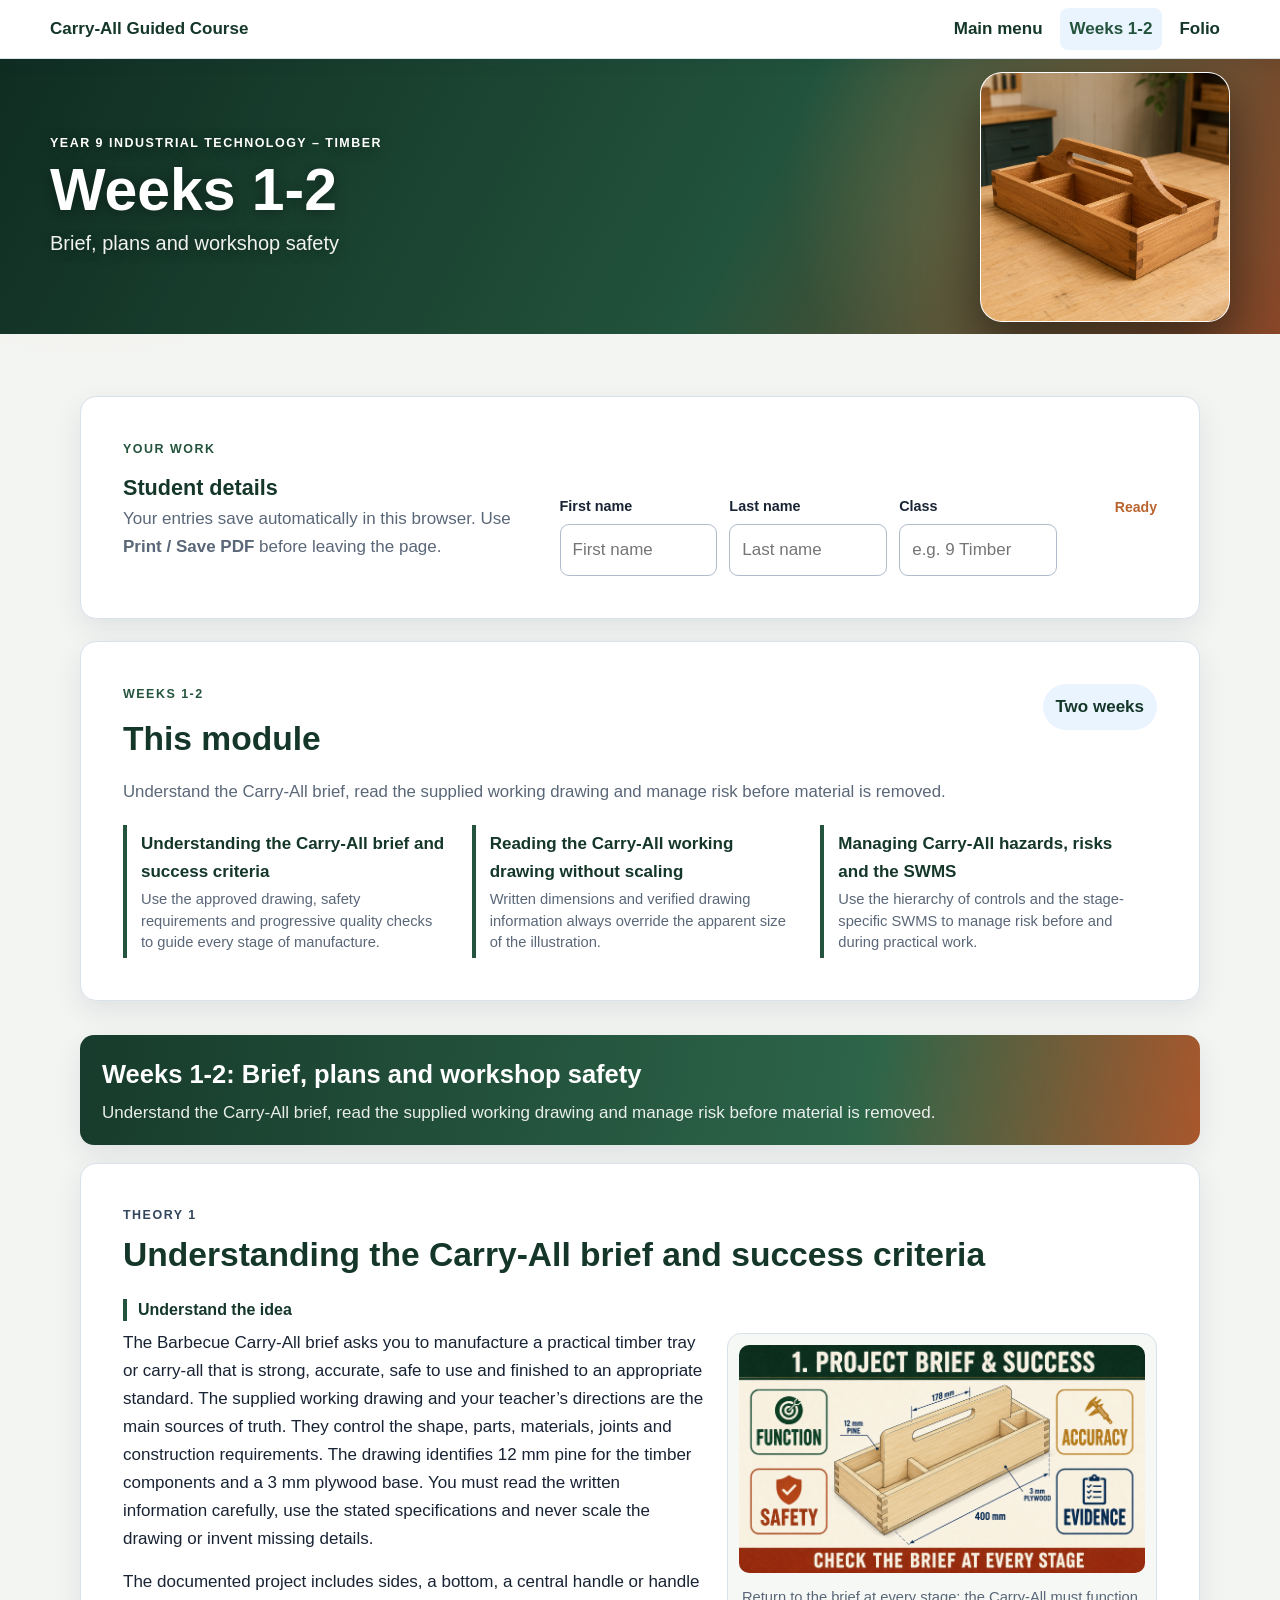
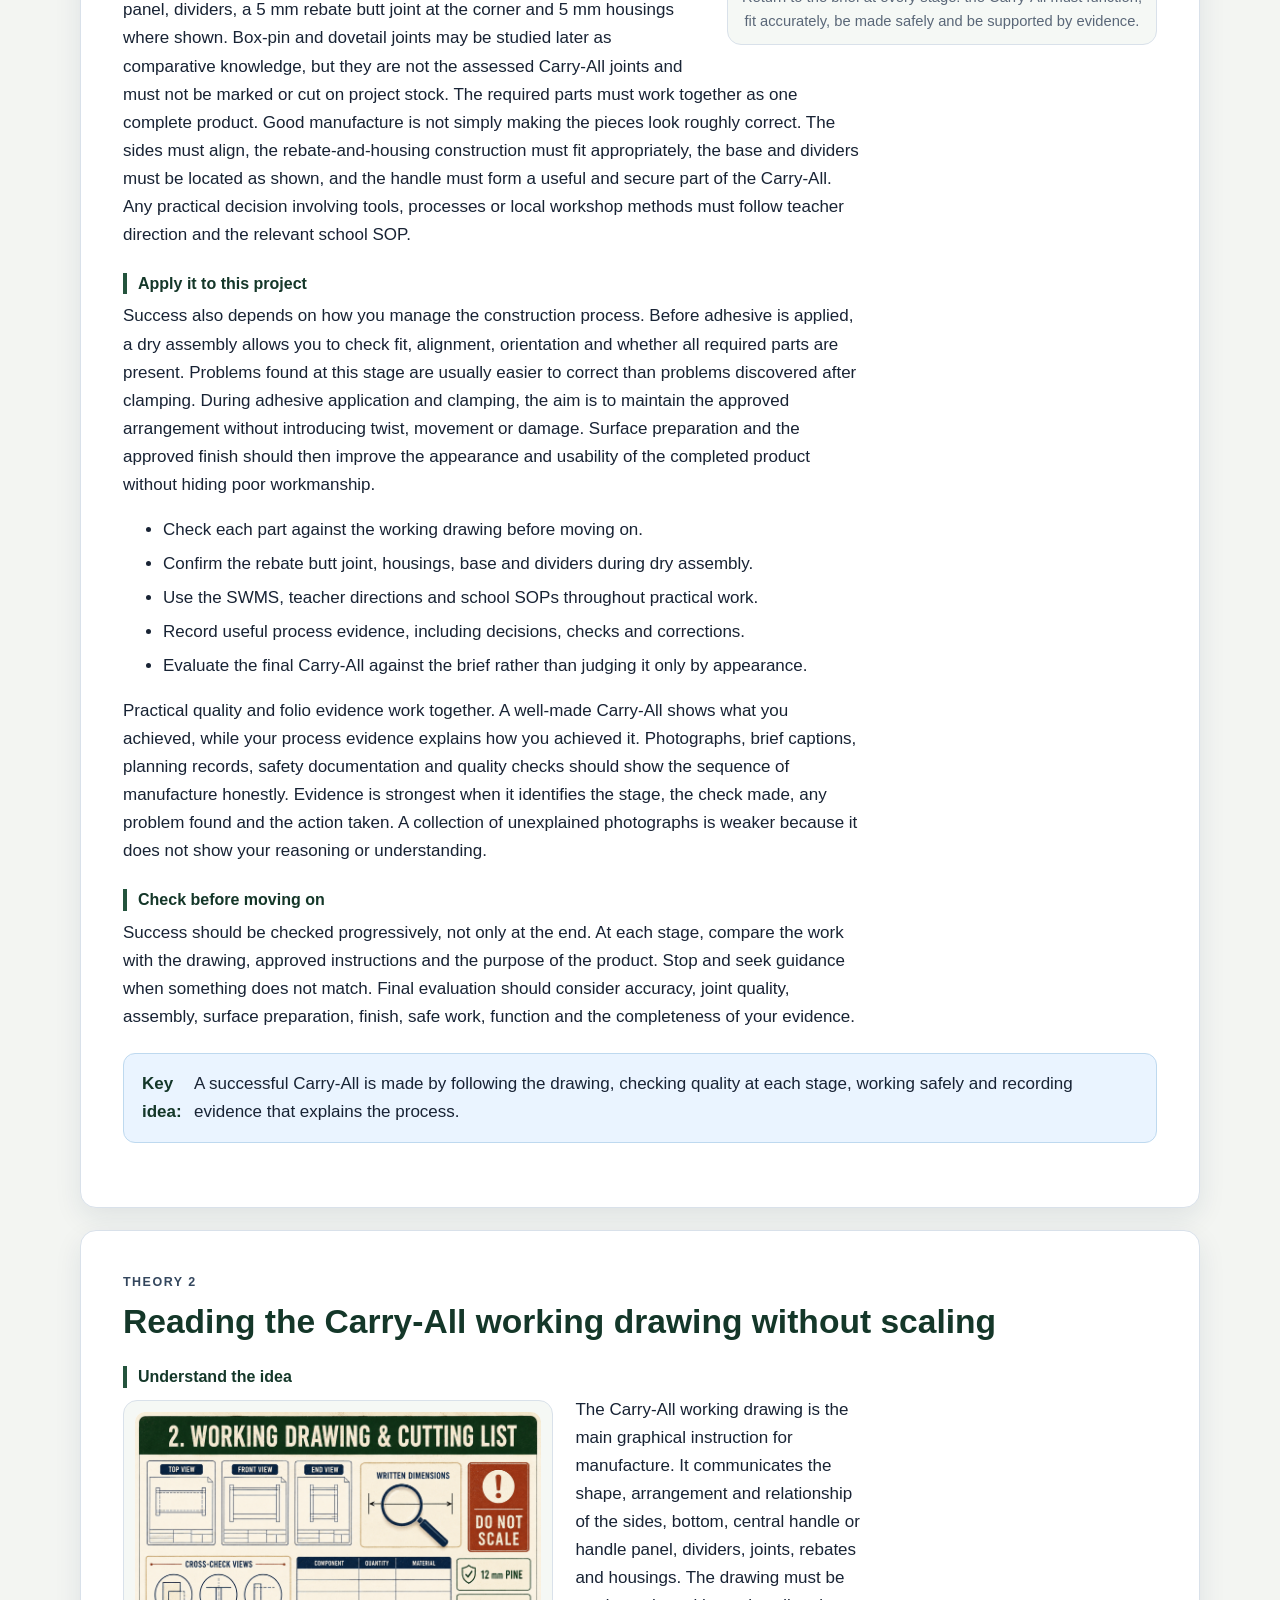
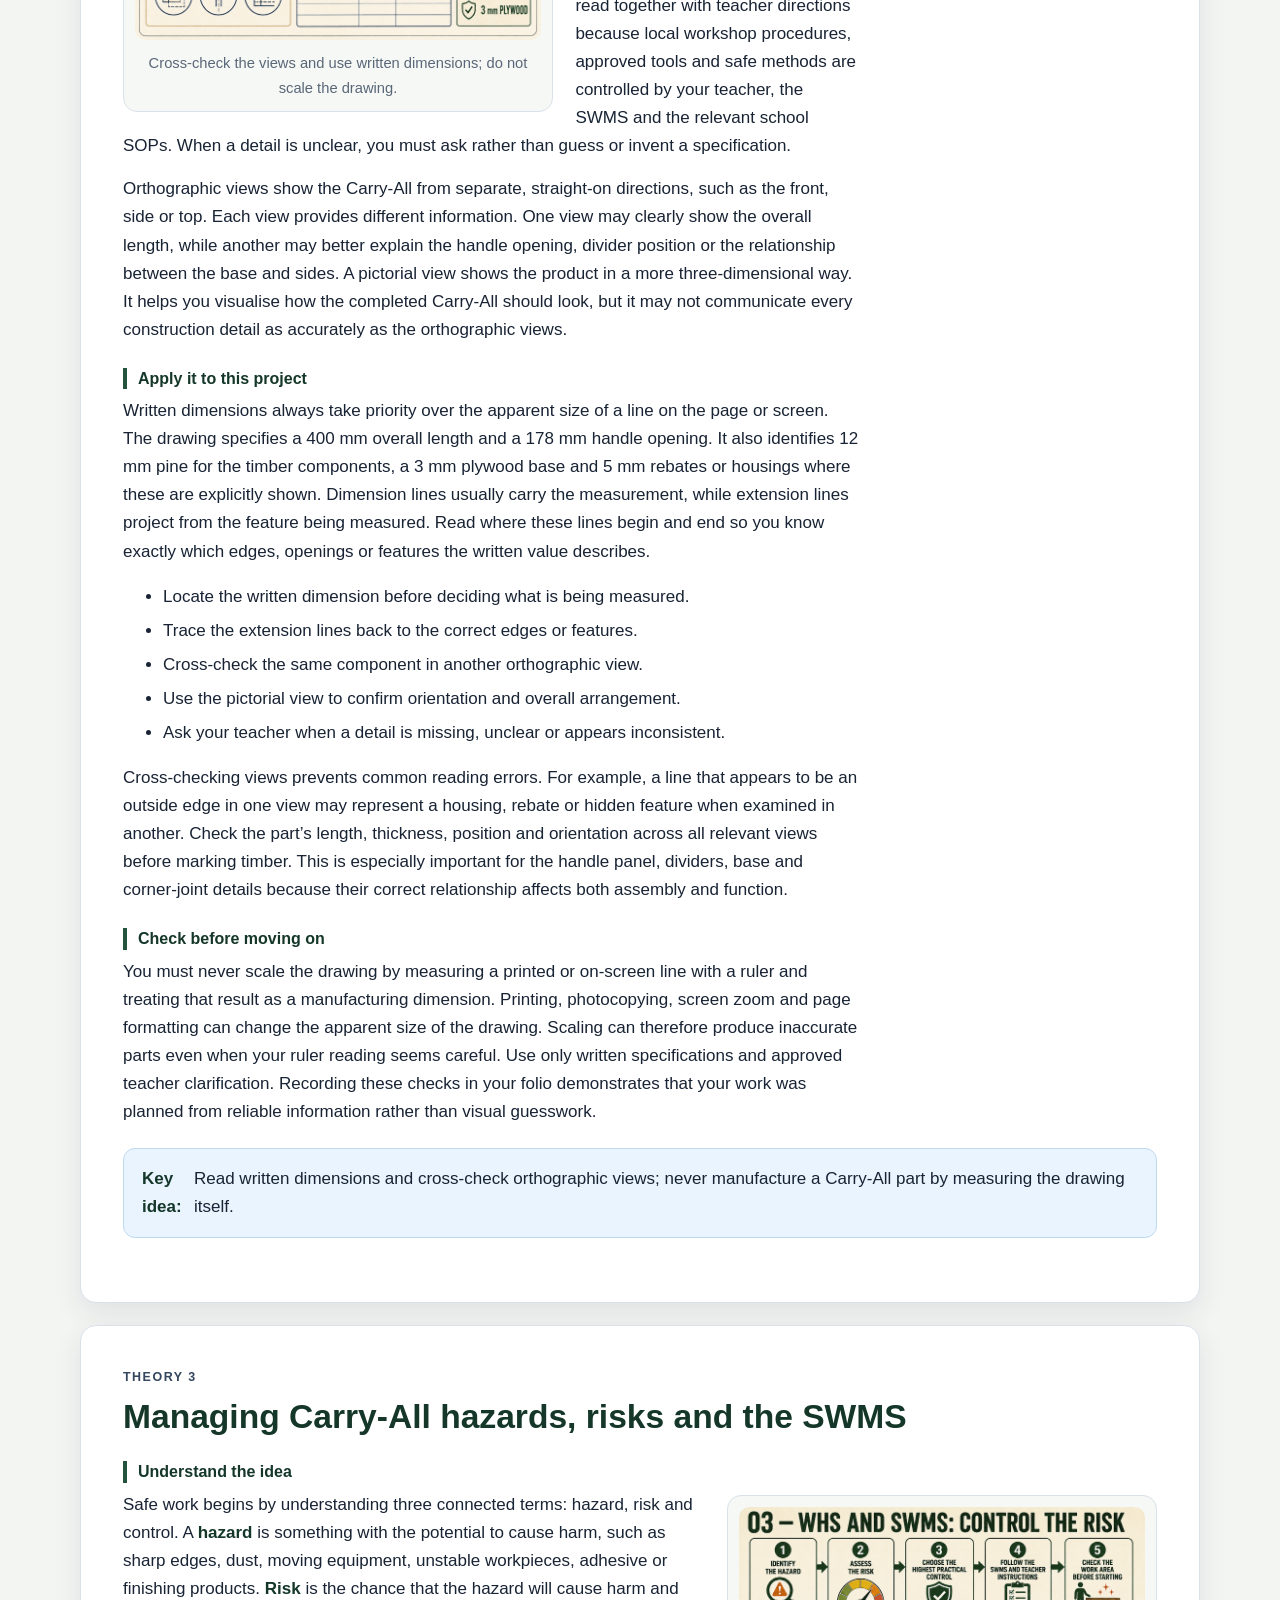
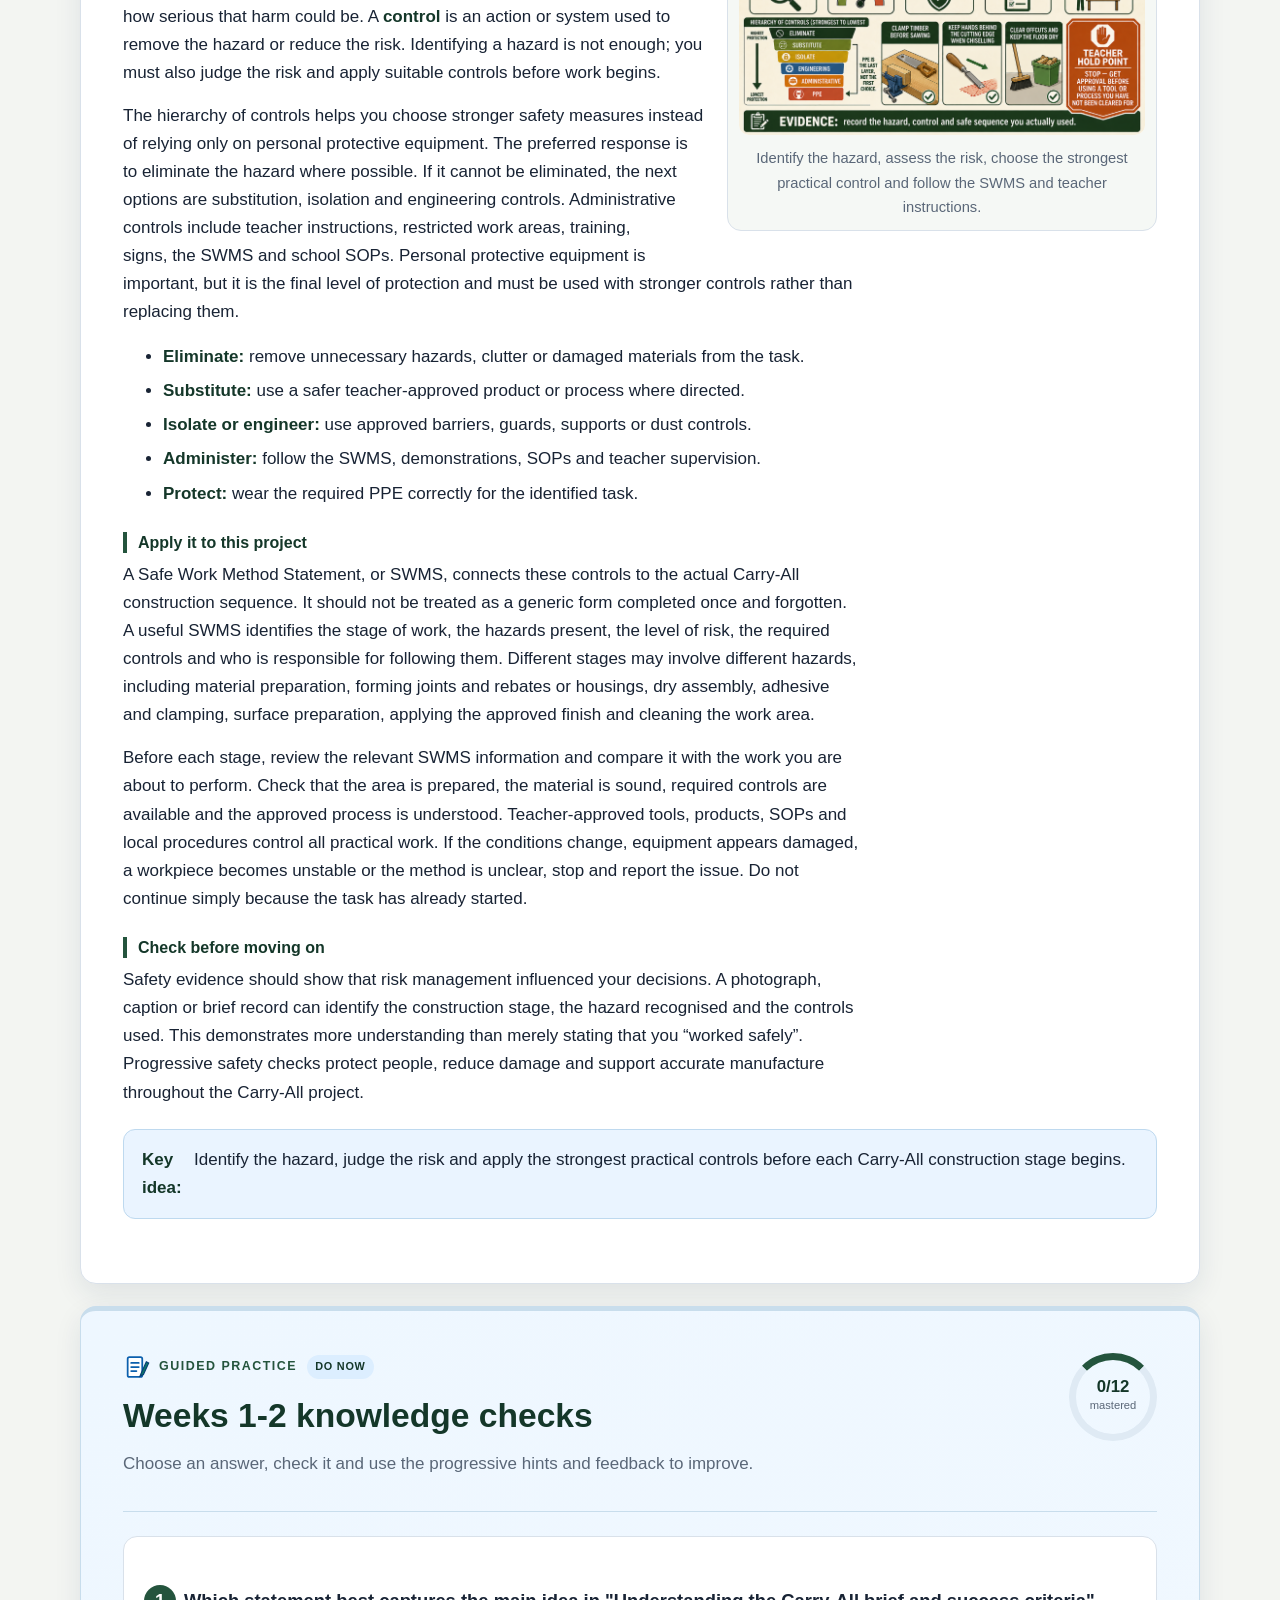
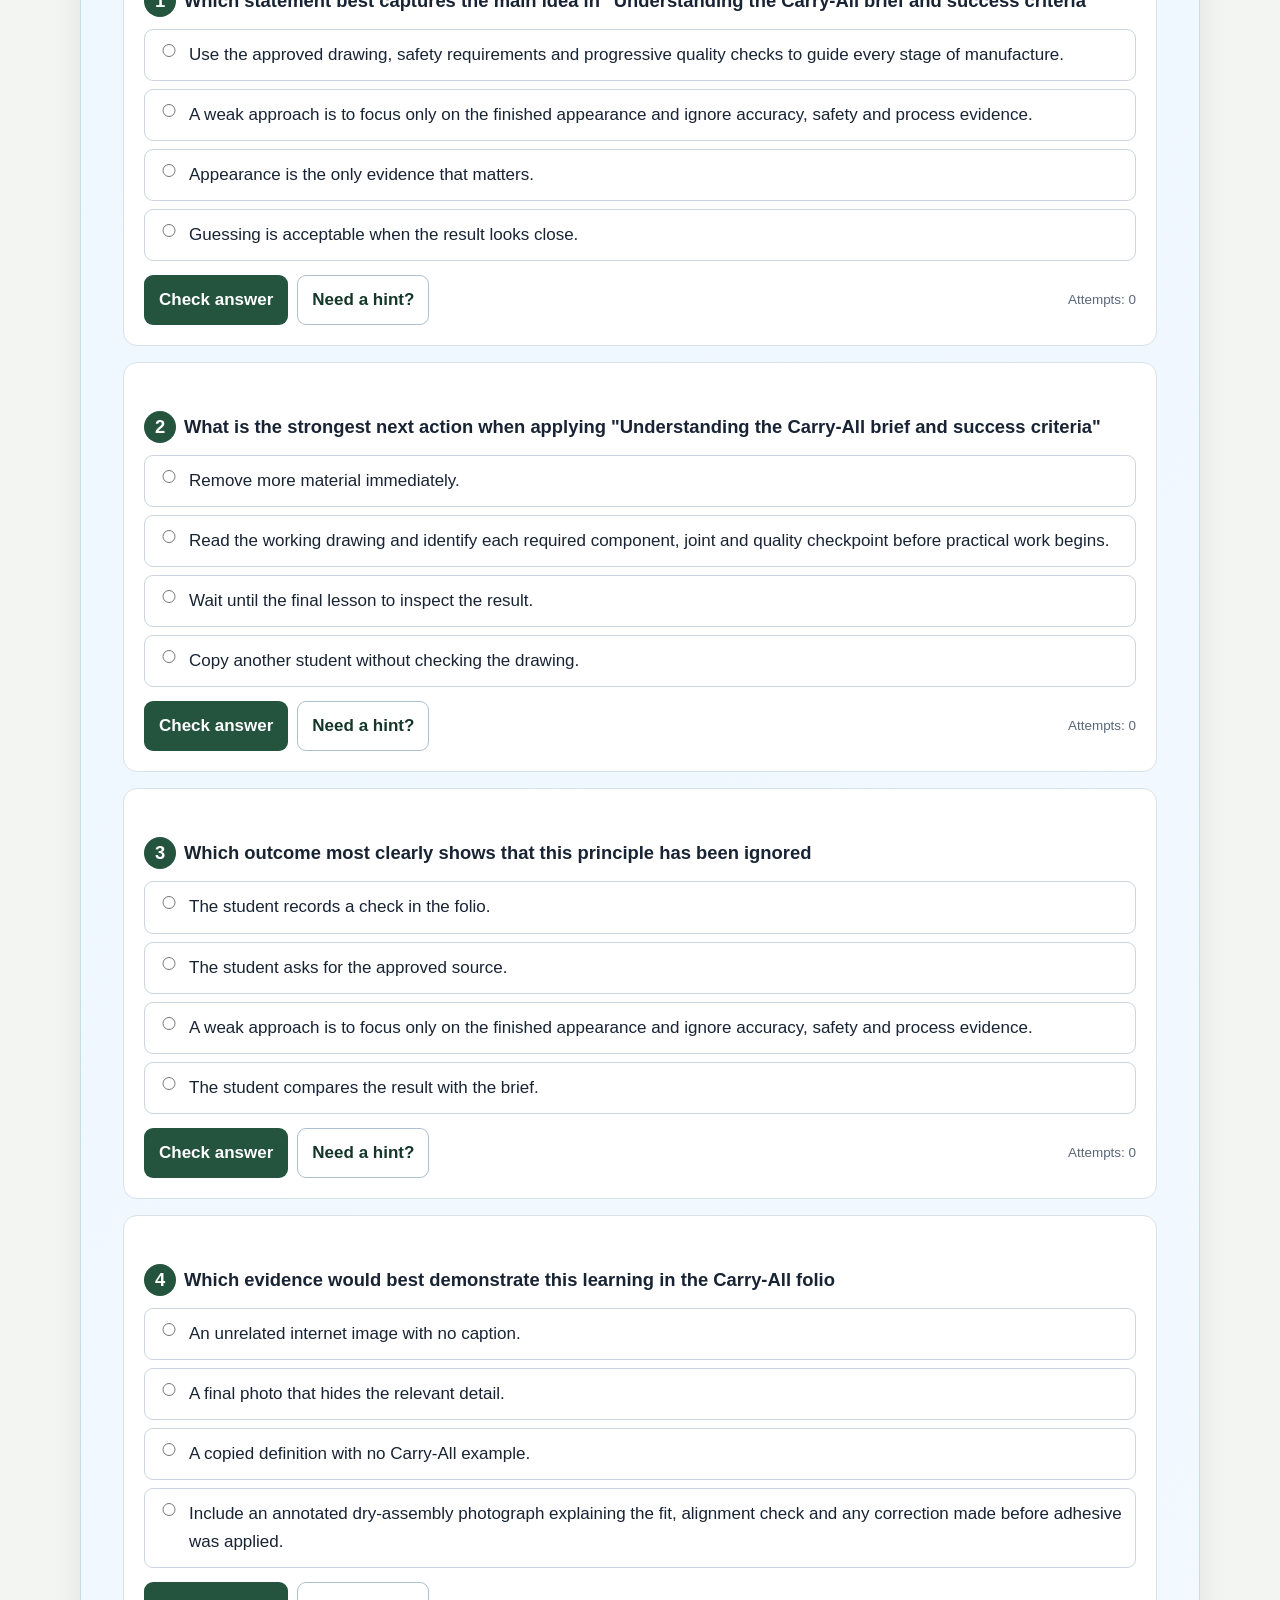
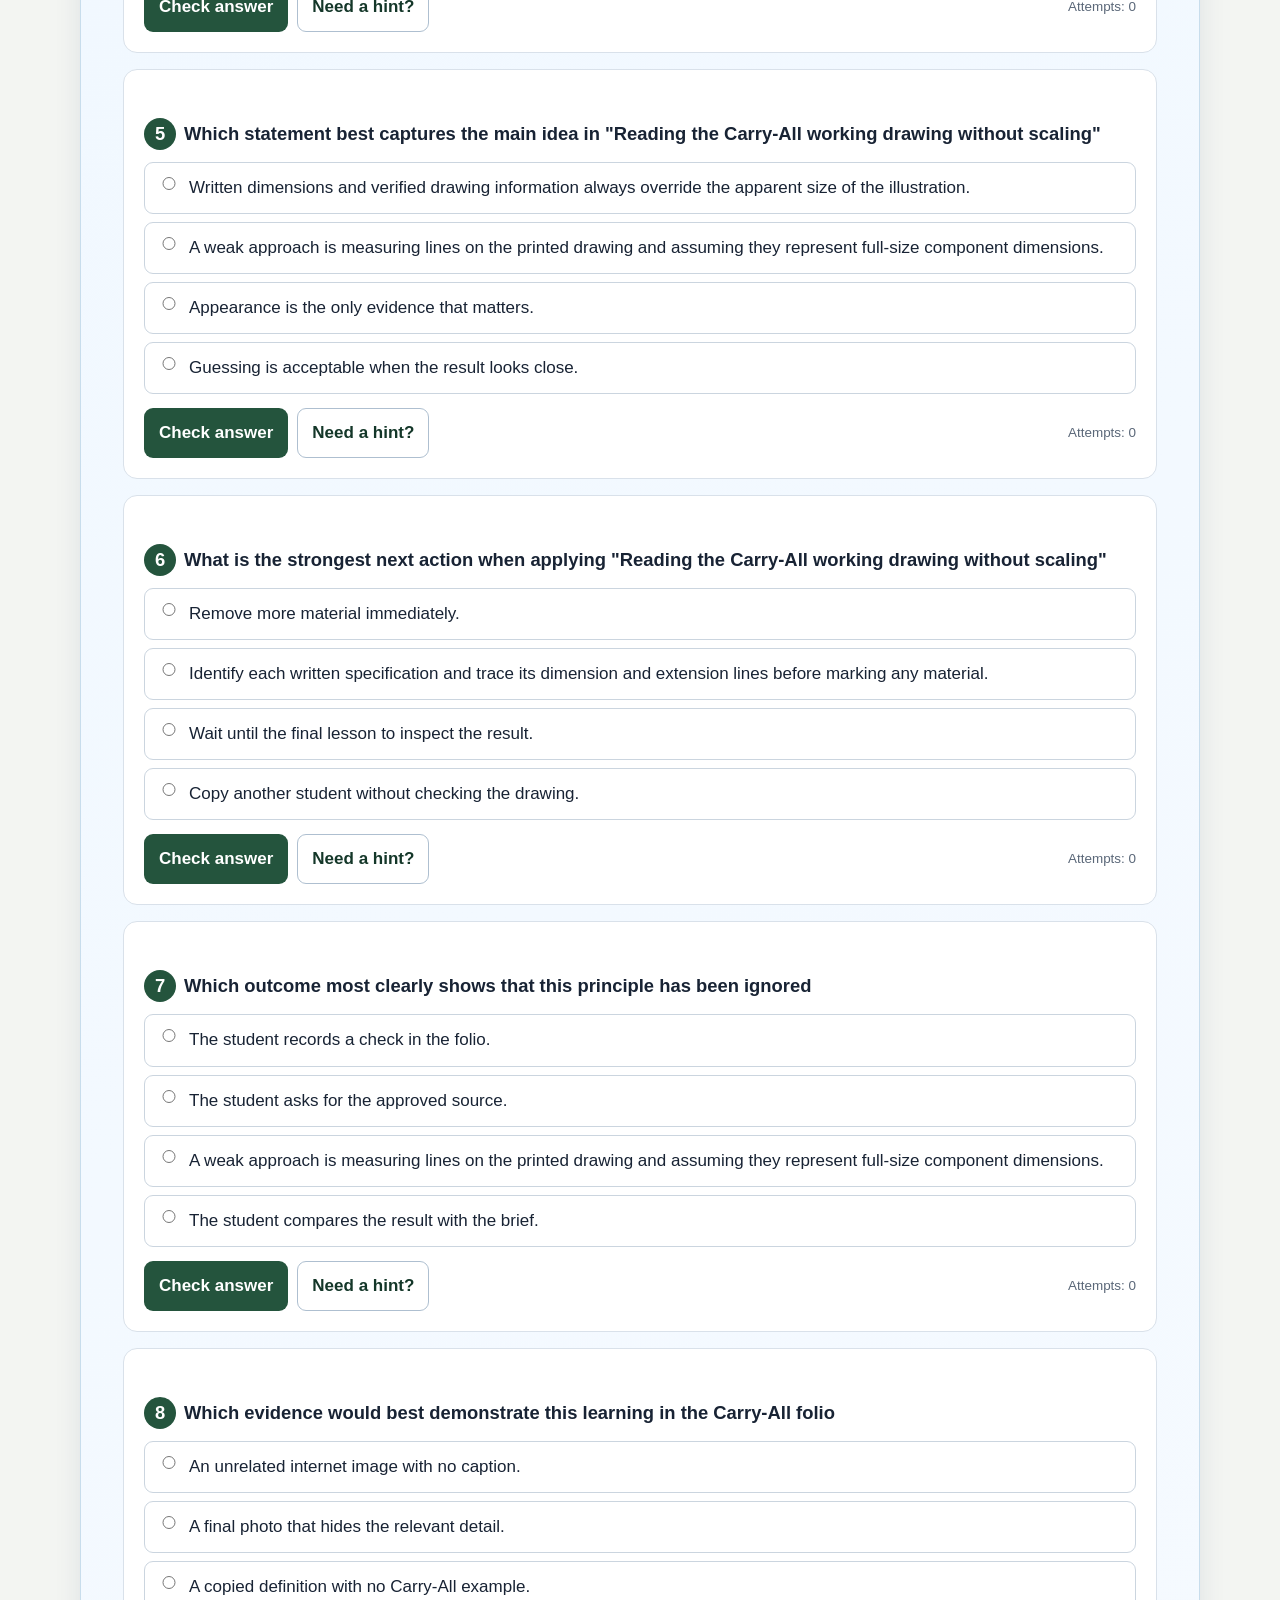
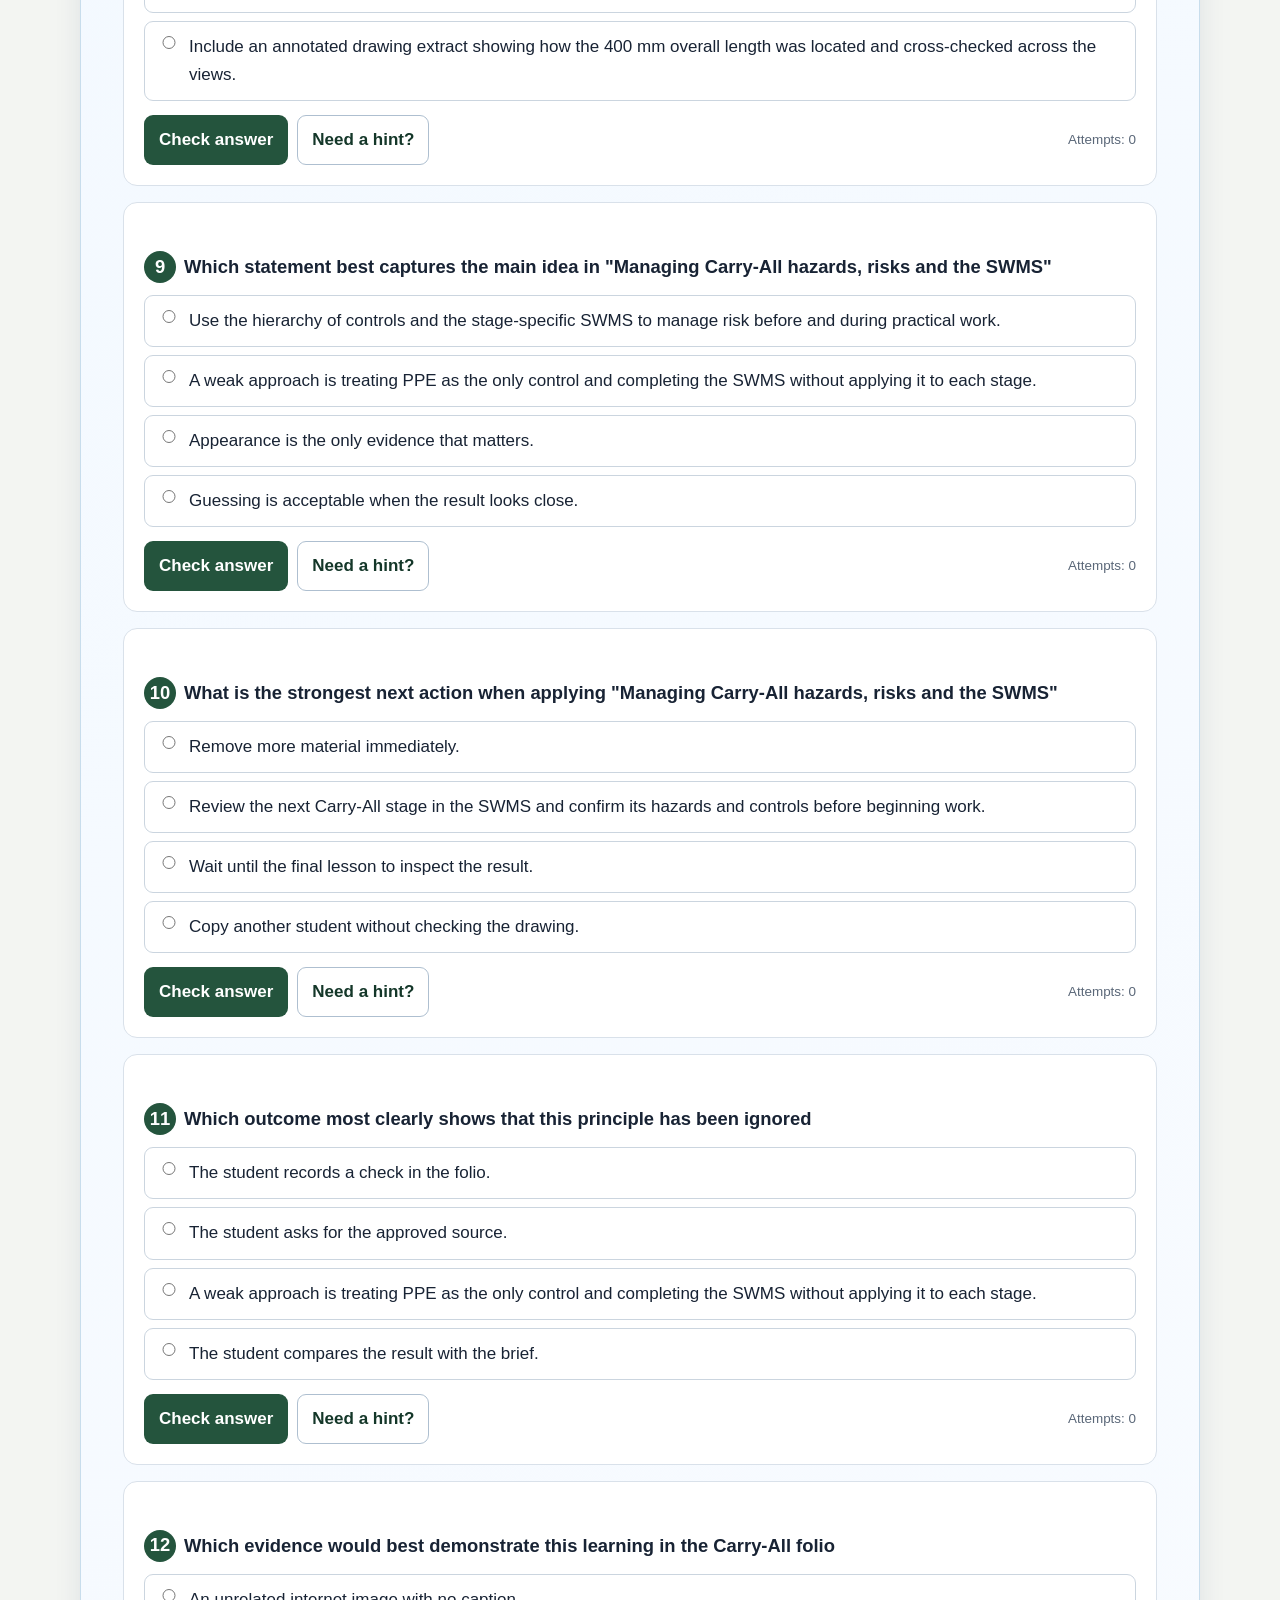
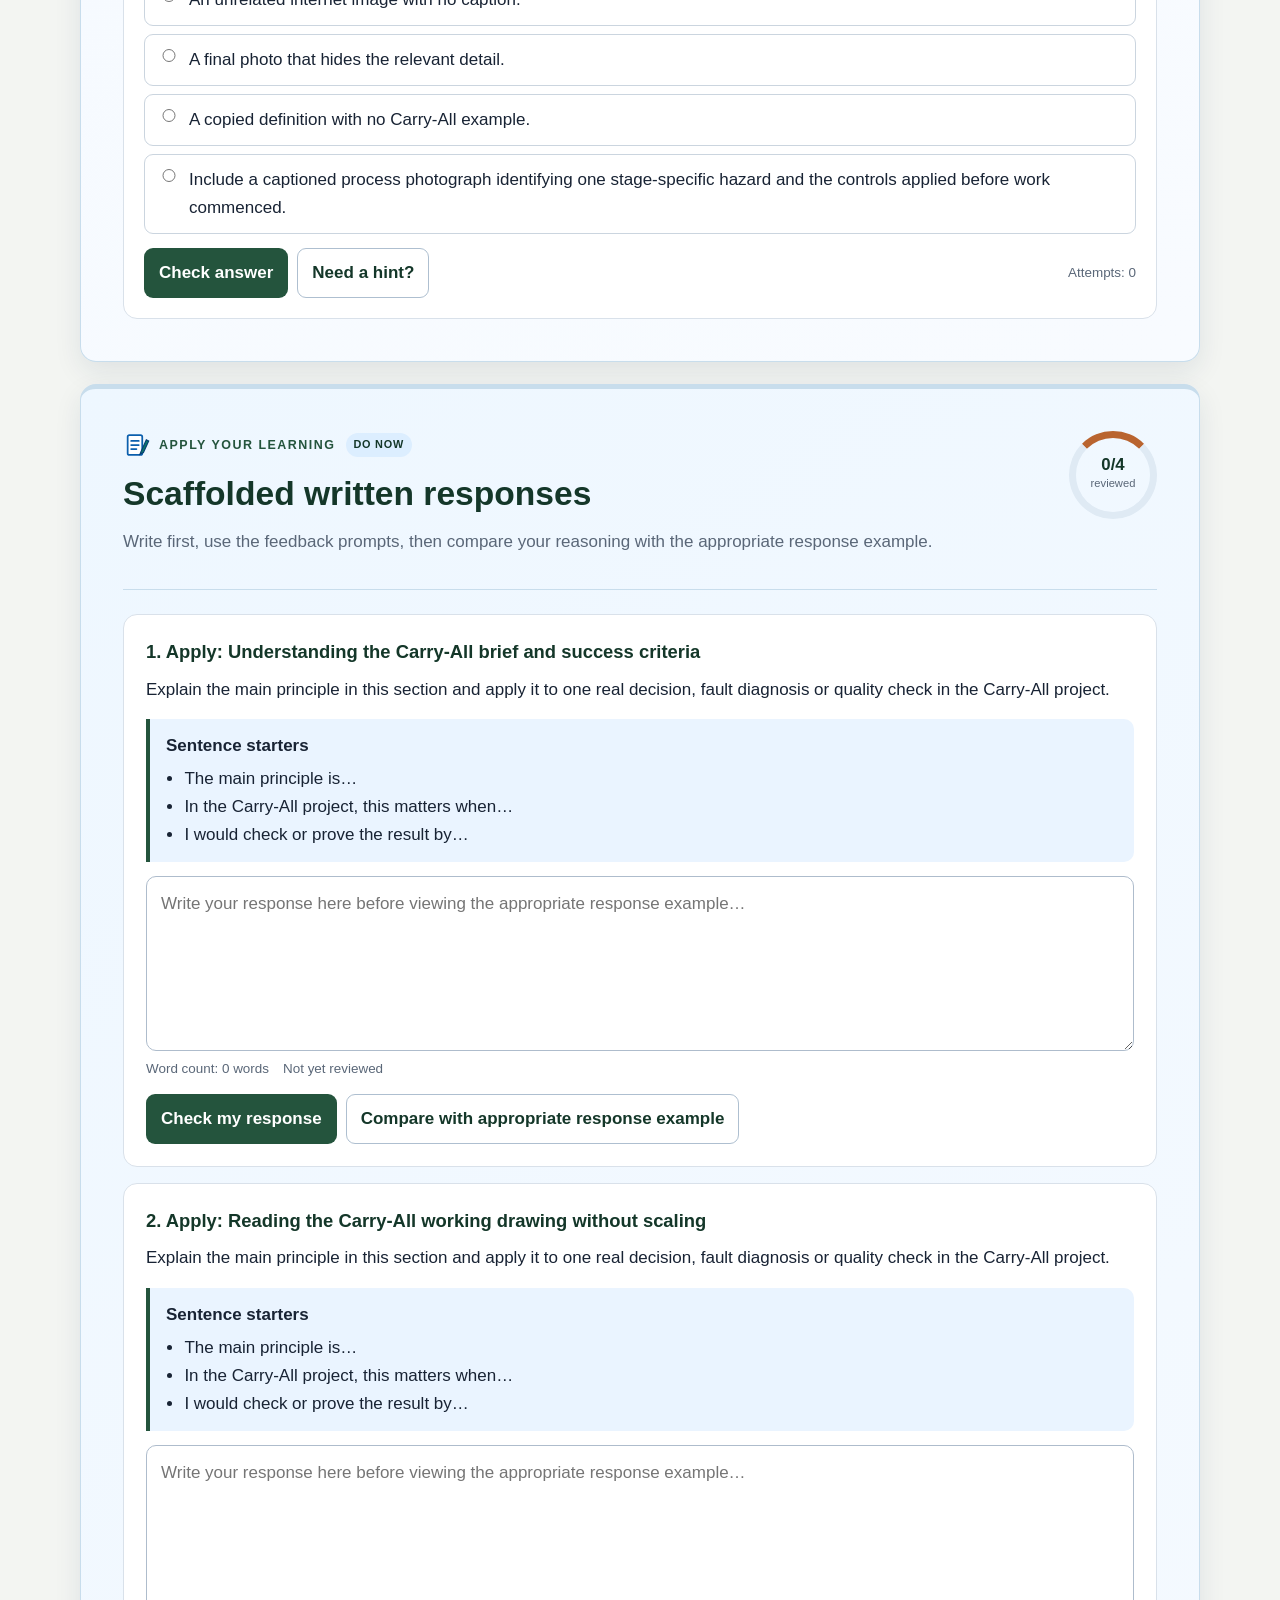
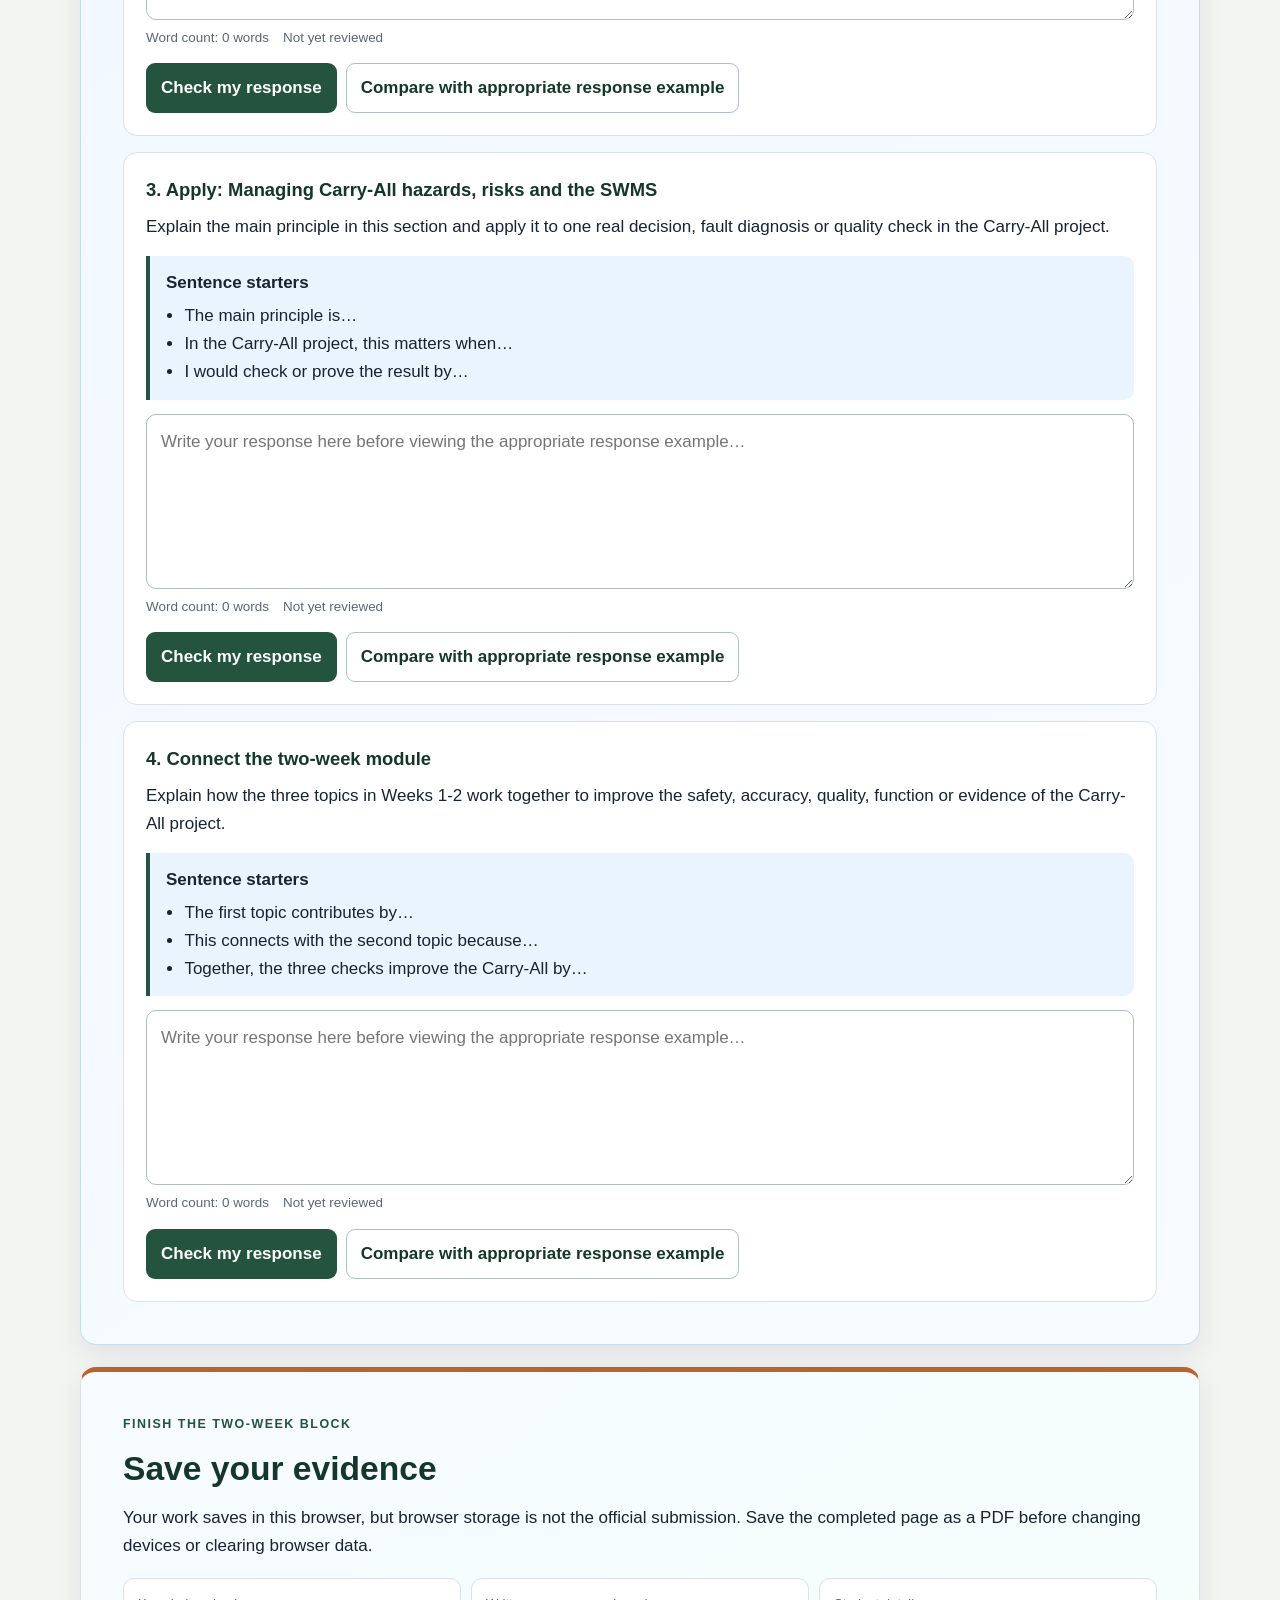
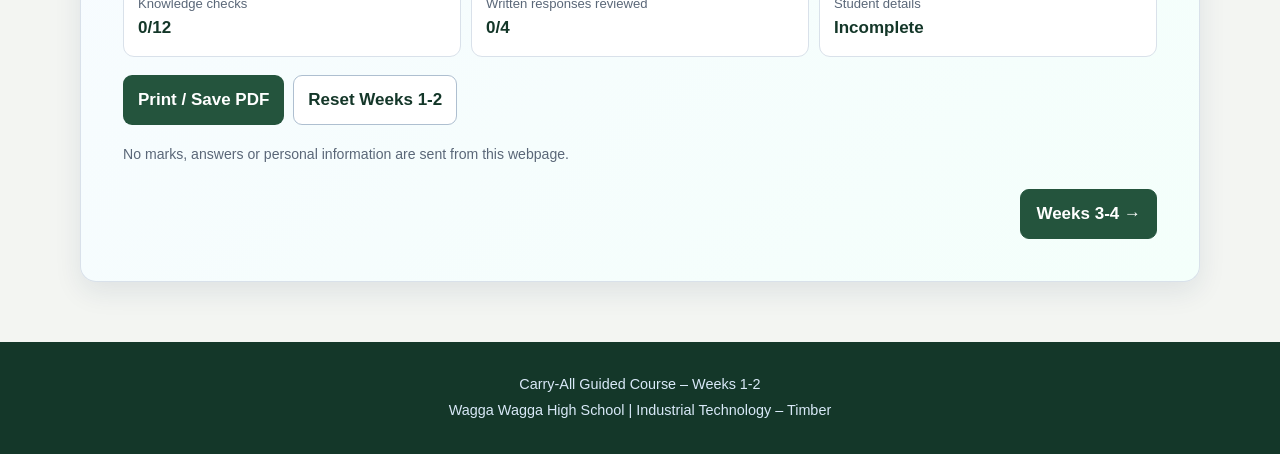
==== commit 503e8ae4: "Add theory-first hints and appropriate response examples" ====
--- a/weeks1-2/index.html
+++ b/weeks1-2/index.html
@@ -49,7 +49,7 @@
       <p>Safe work begins by understanding three connected terms: hazard, risk and control. A <strong>hazard</strong> is something with the potential to cause harm, such as sharp edges, dust, moving equipment, unstable workpieces, adhesive or finishing products. <strong>Risk</strong> is the chance that the hazard will cause harm and how serious that harm could be. A <strong>control</strong> is an action or system used to remove the hazard or reduce the risk. Identifying a hazard is not enough; you must also judge the risk and apply suitable controls before work begins.</p> <p>The hierarchy of controls helps you choose stronger safety measures instead of relying only on personal protective equipment. The preferred response is to eliminate the hazard where possible. If it cannot be eliminated, the next options are substitution, isolation and engineering controls. Administrative controls include teacher instructions, restricted work areas, training, signs, the SWMS and school SOPs. Personal protective equipment is important, but it is the final level of protection and must be used with stronger controls rather than replacing them.</p> <ul> <li><strong>Eliminate:</strong> remove unnecessary hazards, clutter or damaged materials from the task.</li> <li><strong>Substitute:</strong> use a safer teacher-approved product or process where directed.</li> <li><strong>Isolate or engineer:</strong> use approved barriers, guards, supports or dust controls.</li> <li><strong>Administer:</strong> follow the SWMS, demonstrations, SOPs and teacher supervision.</li> <li><strong>Protect:</strong> wear the required PPE correctly for the identified task.</li> </ul> <p>A Safe Work Method Statement, or SWMS, connects these controls to the actual Carry-All construction sequence. It should not be treated as a generic form completed once and forgotten. A useful SWMS identifies the stage of work, the hazards present, the level of risk, the required controls and who is responsible for following them. Different stages may involve different hazards, including material preparation, forming joints and rebates or housings, dry assembly, adhesive and clamping, surface preparation, applying the approved finish and cleaning the work area.</p> <p>Before each stage, review the relevant SWMS information and compare it with the work you are about to perform. Check that the area is prepared, the material is sound, required controls are available and the approved process is understood. Teacher-approved tools, products, SOPs and local procedures control all practical work. If the conditions change, equipment appears damaged, a workpiece becomes unstable or the method is unclear, stop and report the issue. Do not continue simply because the task has already started.</p> <p>Safety evidence should show that risk management influenced your decisions. A photograph, caption or brief record can identify the construction stage, the hazard recognised and the controls used. This demonstrates more understanding than merely stating that you “worked safely”. Progressive safety checks protect people, reduce damage and support accurate manufacture throughout the Carry-All project.</p> <div class="callout key-idea"><strong>Key idea:</strong> Identify the hazard, judge the risk and apply the strongest practical controls before each Carry-All construction stage begins.</div>
     </section>
     <section class="card activity-section" id="knowledge-checks"><div class="activity-heading"><div><p class="section-kicker">Guided practice</p><h2>Weeks 1-2 knowledge checks</h2><p class="muted">Choose an answer, check it and use the progressive hints and feedback to improve.</p></div><div class="progress-ring"><strong id="mc-progress-number">0/12</strong><span>mastered</span></div></div><div id="mc-questions" class="question-list"></div></section>
-    <section class="card activity-section" id="written-application"><div class="activity-heading"><div><p class="section-kicker">Apply your learning</p><h2>Scaffolded written responses</h2><p class="muted">Write first, use the feedback prompts, then compare your reasoning with the model response.</p></div><div class="progress-ring written"><strong id="written-progress-number">0/4</strong><span>reviewed</span></div></div><div id="written-questions" class="written-list"></div></section>
+    <section class="card activity-section" id="written-application"><div class="activity-heading"><div><p class="section-kicker">Apply your learning</p><h2>Scaffolded written responses</h2><p class="muted">Write first, use the feedback prompts, then compare your reasoning with the appropriate response example.</p></div><div class="progress-ring written"><strong id="written-progress-number">0/4</strong><span>reviewed</span></div></div><div id="written-questions" class="written-list"></div></section>
     <section class="card completion-card" aria-labelledby="completion-title"><div><p class="section-kicker">Finish the two-week block</p><h2 id="completion-title">Save your evidence</h2><p>Your work saves in this browser, but browser storage is not the official submission. Save the completed page as a PDF before changing devices or clearing browser data.</p></div><div class="completion-summary"><div><span>Knowledge checks</span><strong id="summary-mc">0/12</strong></div><div><span>Written responses reviewed</span><strong id="summary-written">0/4</strong></div><div><span>Student details</span><strong id="summary-details">Incomplete</strong></div></div><div class="button-row screen-only"><button class="primary-button" id="print-button" type="button">Print / Save PDF</button><button class="secondary-button" id="reset-button" type="button">Reset Weeks 1-2</button></div><p class="small-note">No marks, answers or personal information are sent from this webpage.</p><div class="week-switcher screen-only"><span></span><a class="next" href="../weeks3-4/index.html">Weeks 3-4 →</a></div></section>
   </main>
   <footer><p>Carry-All Guided Course – Weeks 1-2</p><p>Wagga Wagga High School | Industrial Technology – Timber</p></footer>
--- a/styles/course.css
+++ b/styles/course.css
@@ -312,6 +312,12 @@
 .feedback.not-yet { background: var(--amber-light); border-left: 5px solid var(--amber); }
 .feedback.error { background: var(--danger-light); border-left: 5px solid var(--danger); }
 .hint-panel { background: var(--brand-light); border-left: 5px solid var(--brand); }
+.hint-panel p { margin: 8px 0 0; }
+.theory-return-link { display: inline-block; font-weight: 900; }
+.theory-return-link:focus { outline: 3px solid rgba(11,95,173,.28); outline-offset: 3px; }
+.secondary-hint { margin-top: 12px; padding-top: 12px; border-top: 1px solid #aebfd0; }
+.textbook-section { scroll-margin-top: 18px; }
+.textbook-section:focus { outline: 4px solid rgba(11,95,173,.25); outline-offset: 4px; }
 .model-panel { background: #f1f4f8; border: 1px solid #cfd9e4; }
 .attempts { color: var(--muted); font-size: .84rem; margin-left: auto; }
 .mastery-badge { display: none; color: var(--accent); font-weight: 900; }
@@ -654,3 +660,47 @@
 .outcomes-details[open] summary { border-bottom: 1px solid var(--line); }
 .outcome-list { margin: 0; padding: 17px 24px 20px 42px; }
 .outcome-list li { margin-bottom: 10px; line-height: 1.55; }
+
+/* Guided-course reading rhythm and long-response layout */
+.textbook-section .kicker,
+.textbook-section .section-kicker {
+  max-width: 78ch;
+  margin-bottom: 10px;
+  color: #33465d;
+  font-weight: 750;
+  line-height: 1.5;
+}
+.textbook-section h2 { margin-bottom: 22px; }
+.textbook-section > p,
+.textbook-section > div > p { max-width: 78ch; text-wrap: pretty; }
+.textbook-section .theory-chunk-heading {
+  margin: 24px 0 8px;
+  padding-left: 11px;
+  border-left: 4px solid var(--brand);
+  color: var(--brand-dark);
+  font-size: 1rem;
+  line-height: 1.35;
+}
+.textbook-section strong { color: var(--brand-dark); }
+.textbook-section li + li { margin-top: 6px; }
+.written-list { width: 100%; min-width: 0; }
+.written-card { width: 100%; min-width: 0; }
+.written-card textarea {
+  display: block;
+  width: 100%;
+  max-width: none;
+  min-width: 0;
+  min-height: 175px;
+  padding: 14px;
+  line-height: 1.55;
+  resize: vertical;
+  overflow-wrap: break-word;
+}
+.response-meta { flex-wrap: wrap; }
+
+@media (max-width: 700px) {
+  .lesson-hero + main .lesson-overview .roadmap { grid-template-columns: 1fr; }
+  .written-card { padding: 18px 14px; }
+  .written-card textarea { min-height: 210px; padding: 12px; }
+  .response-meta { display: grid; grid-template-columns: 1fr; }
+}
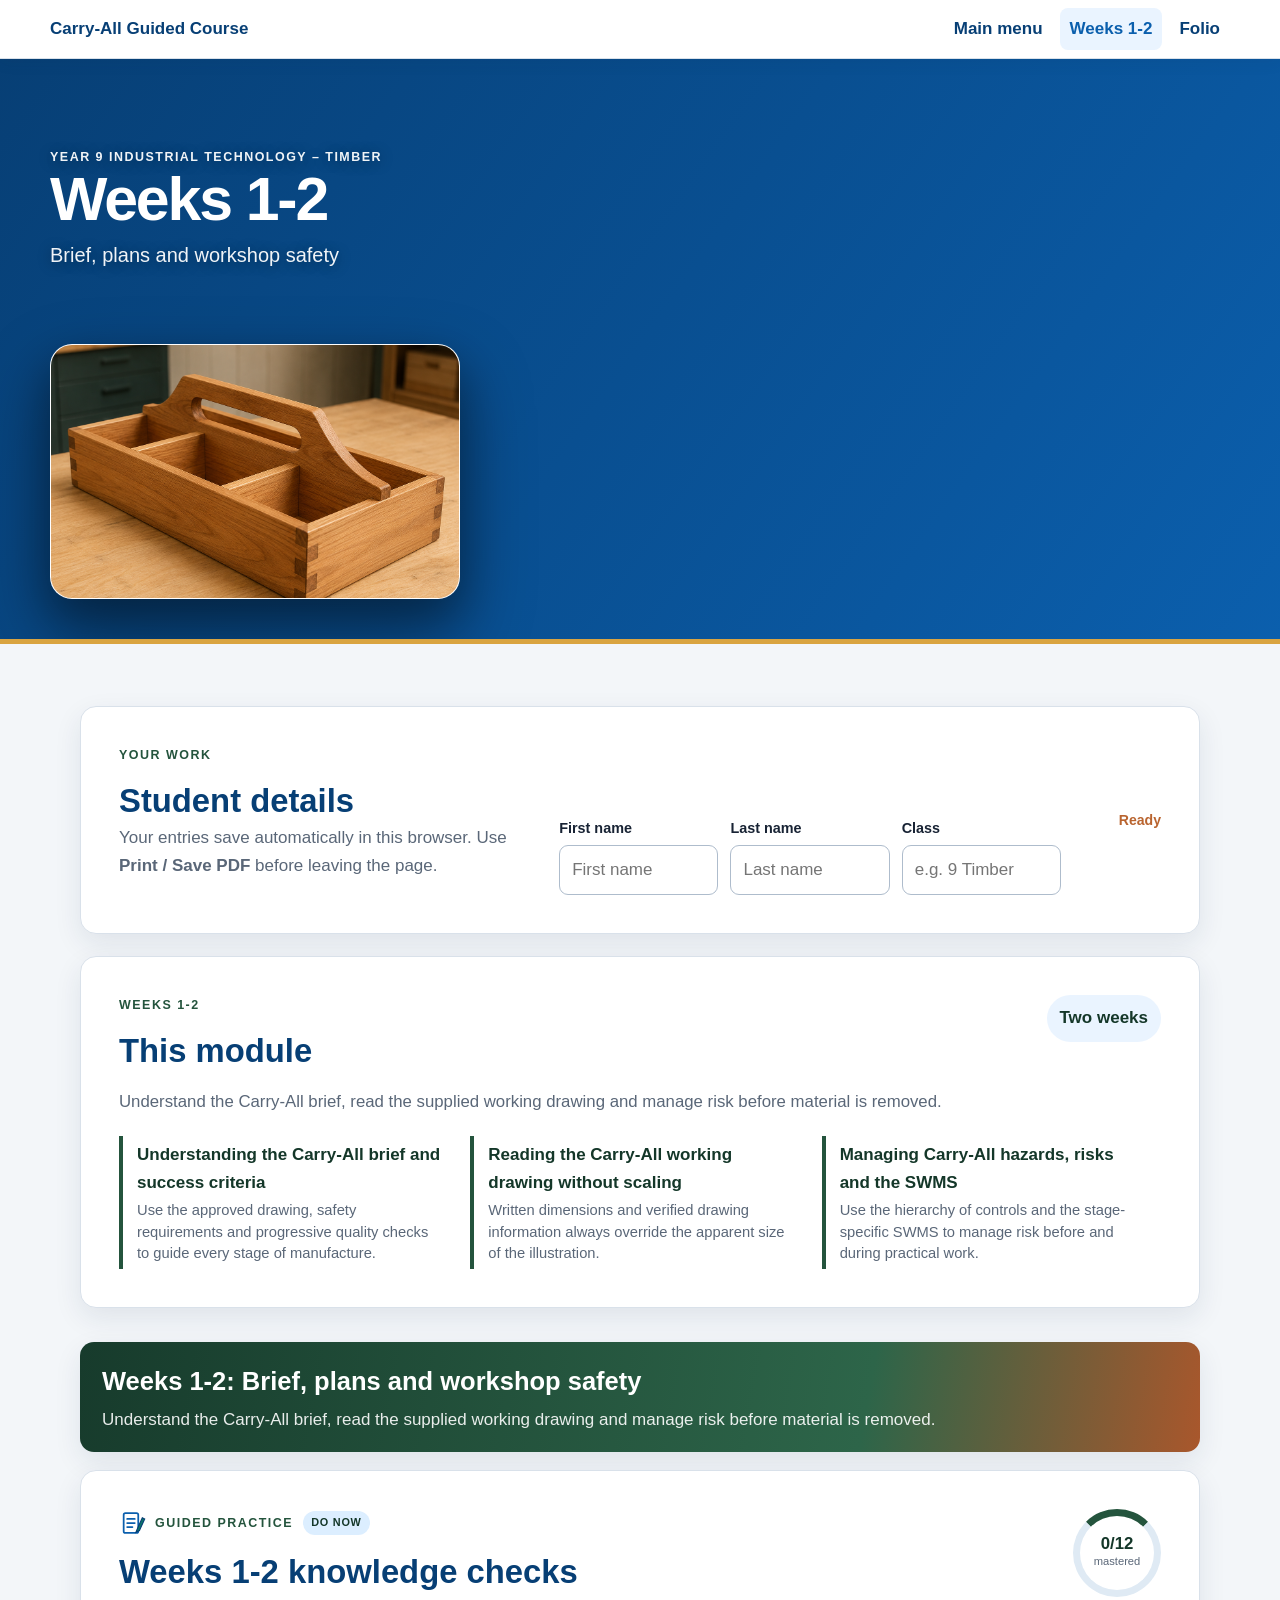
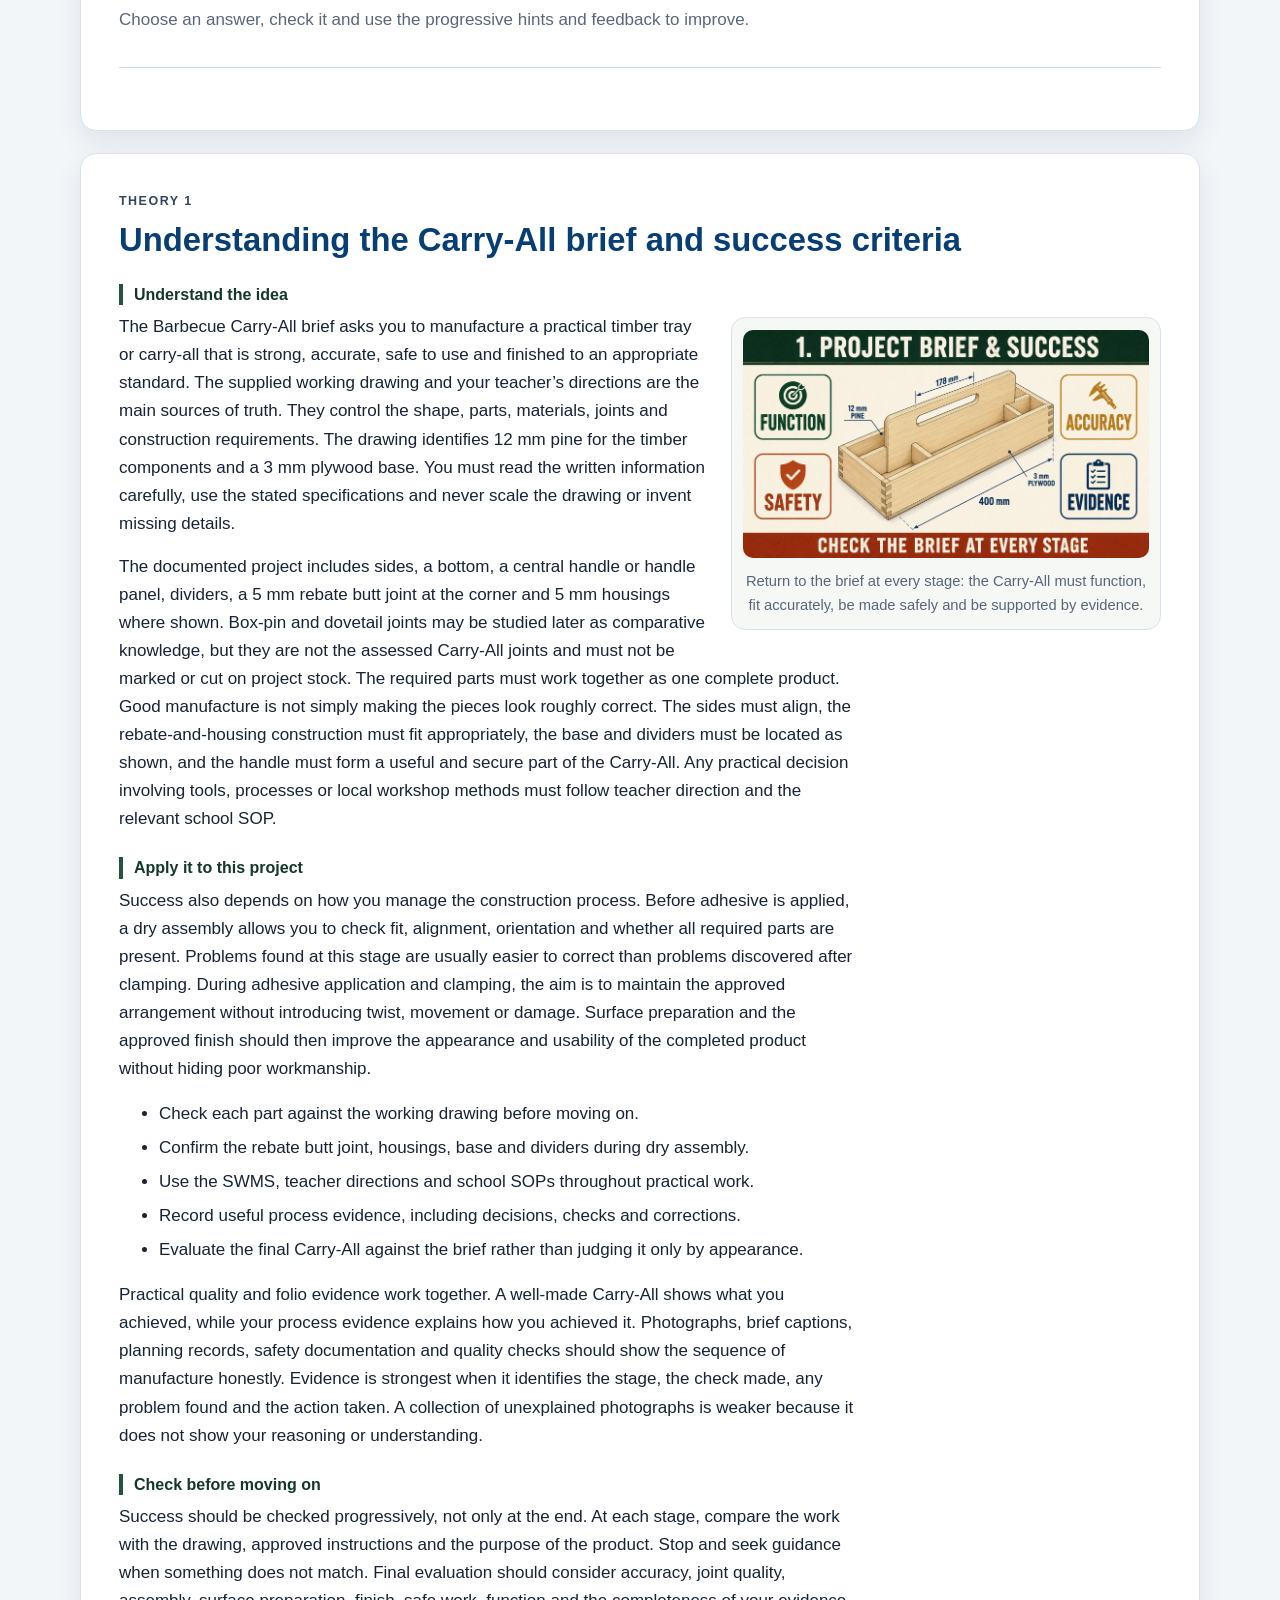
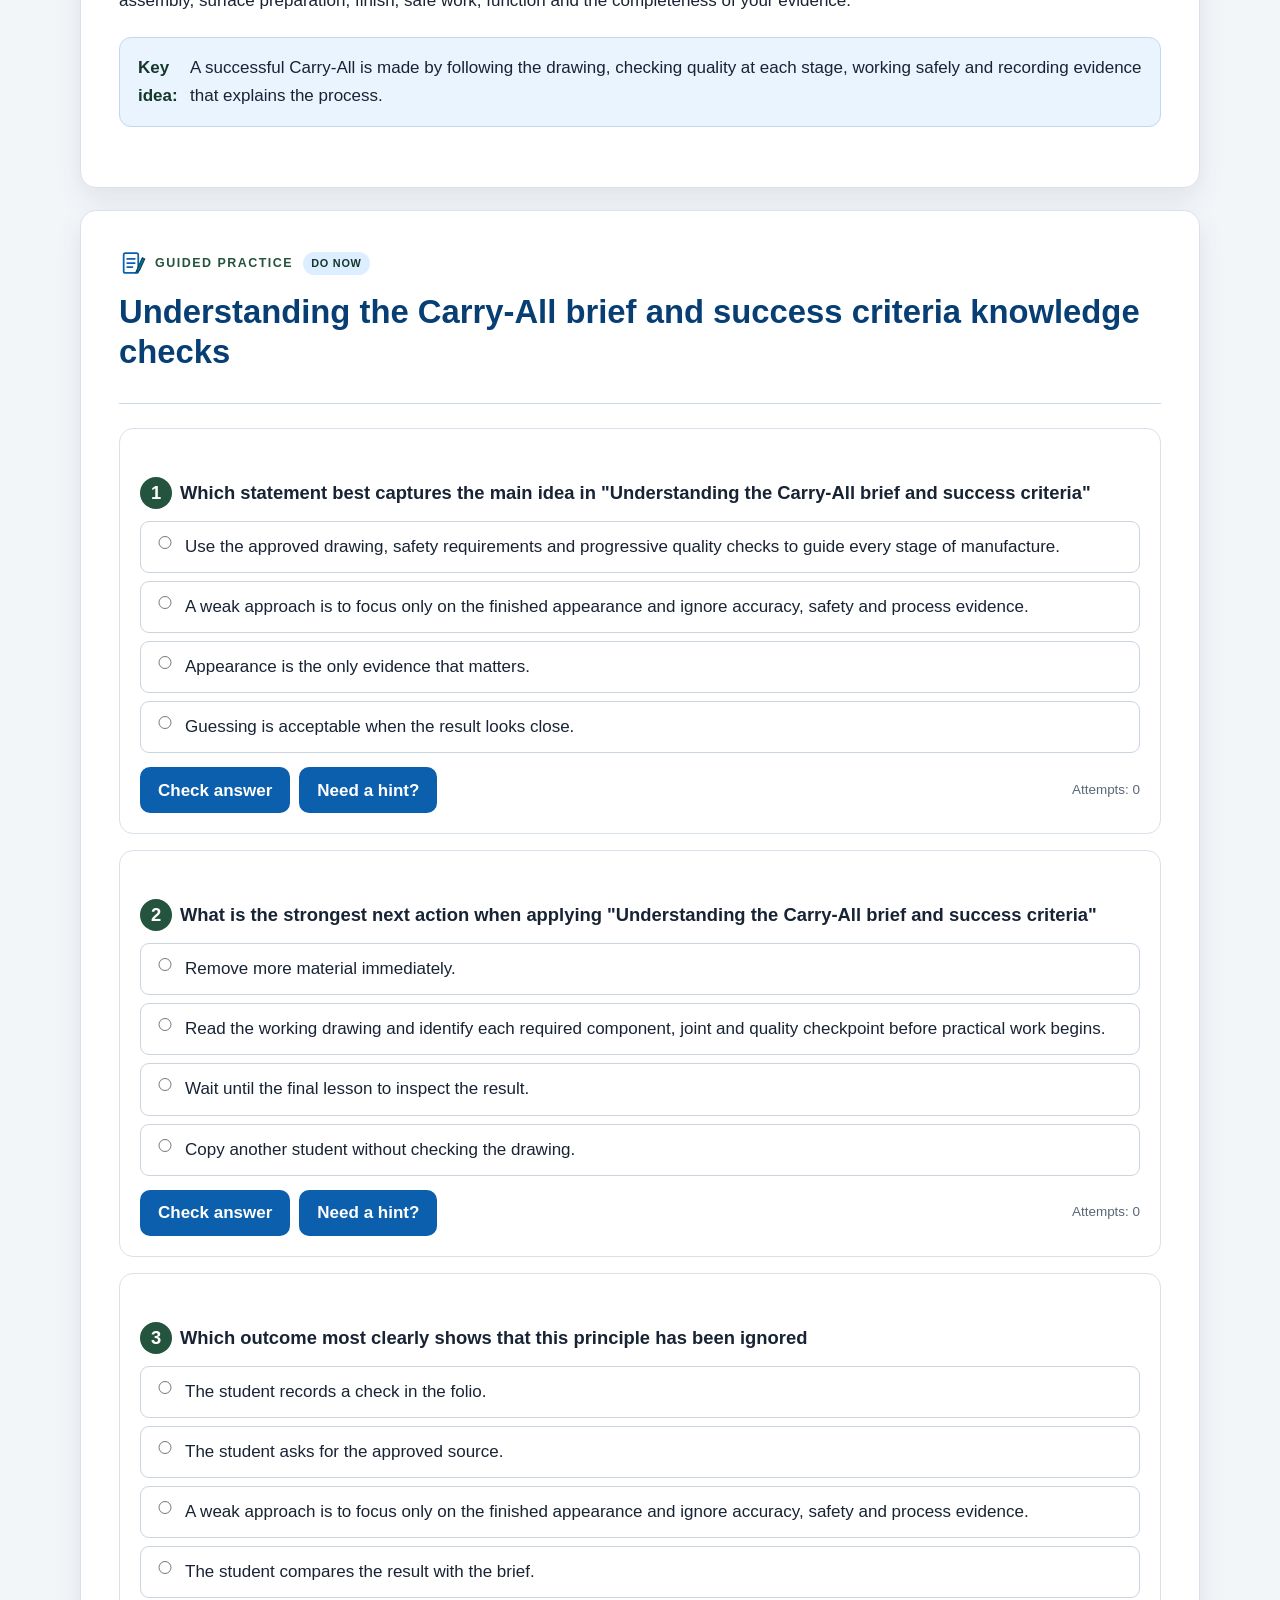
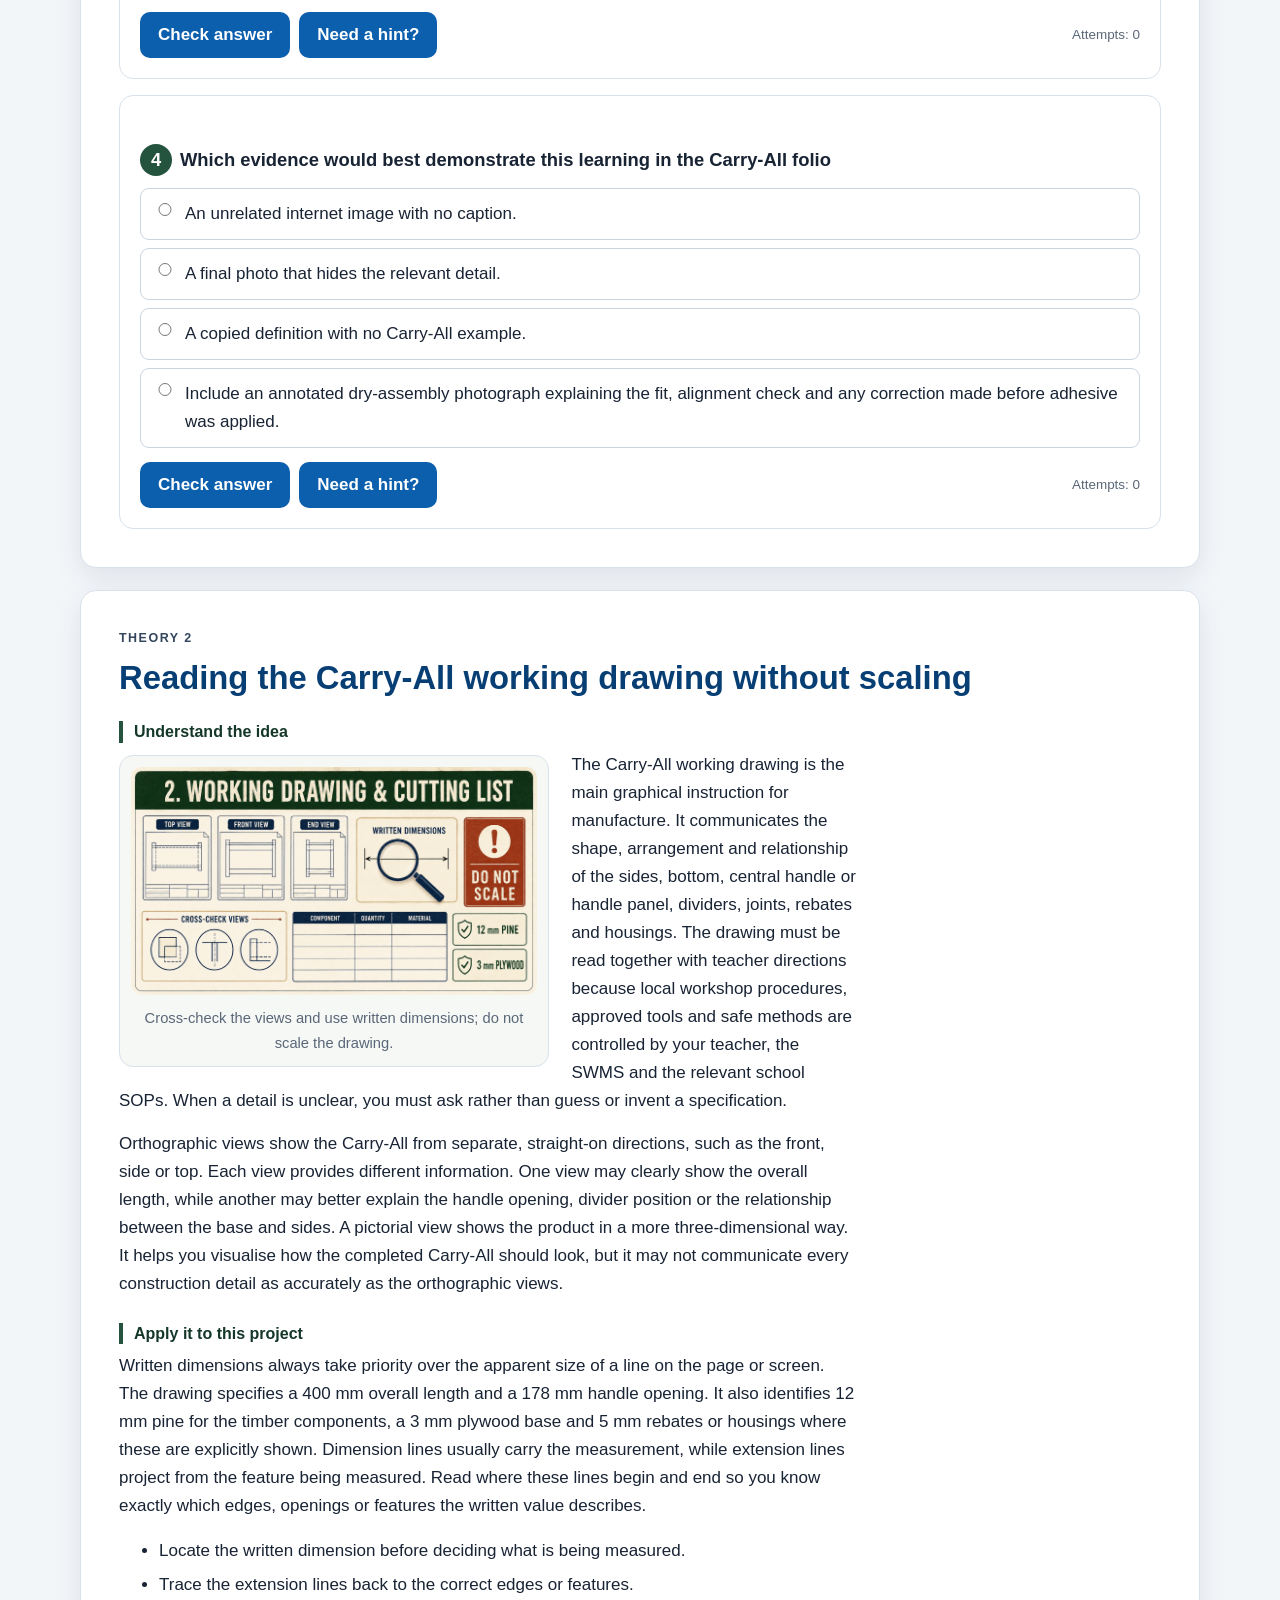
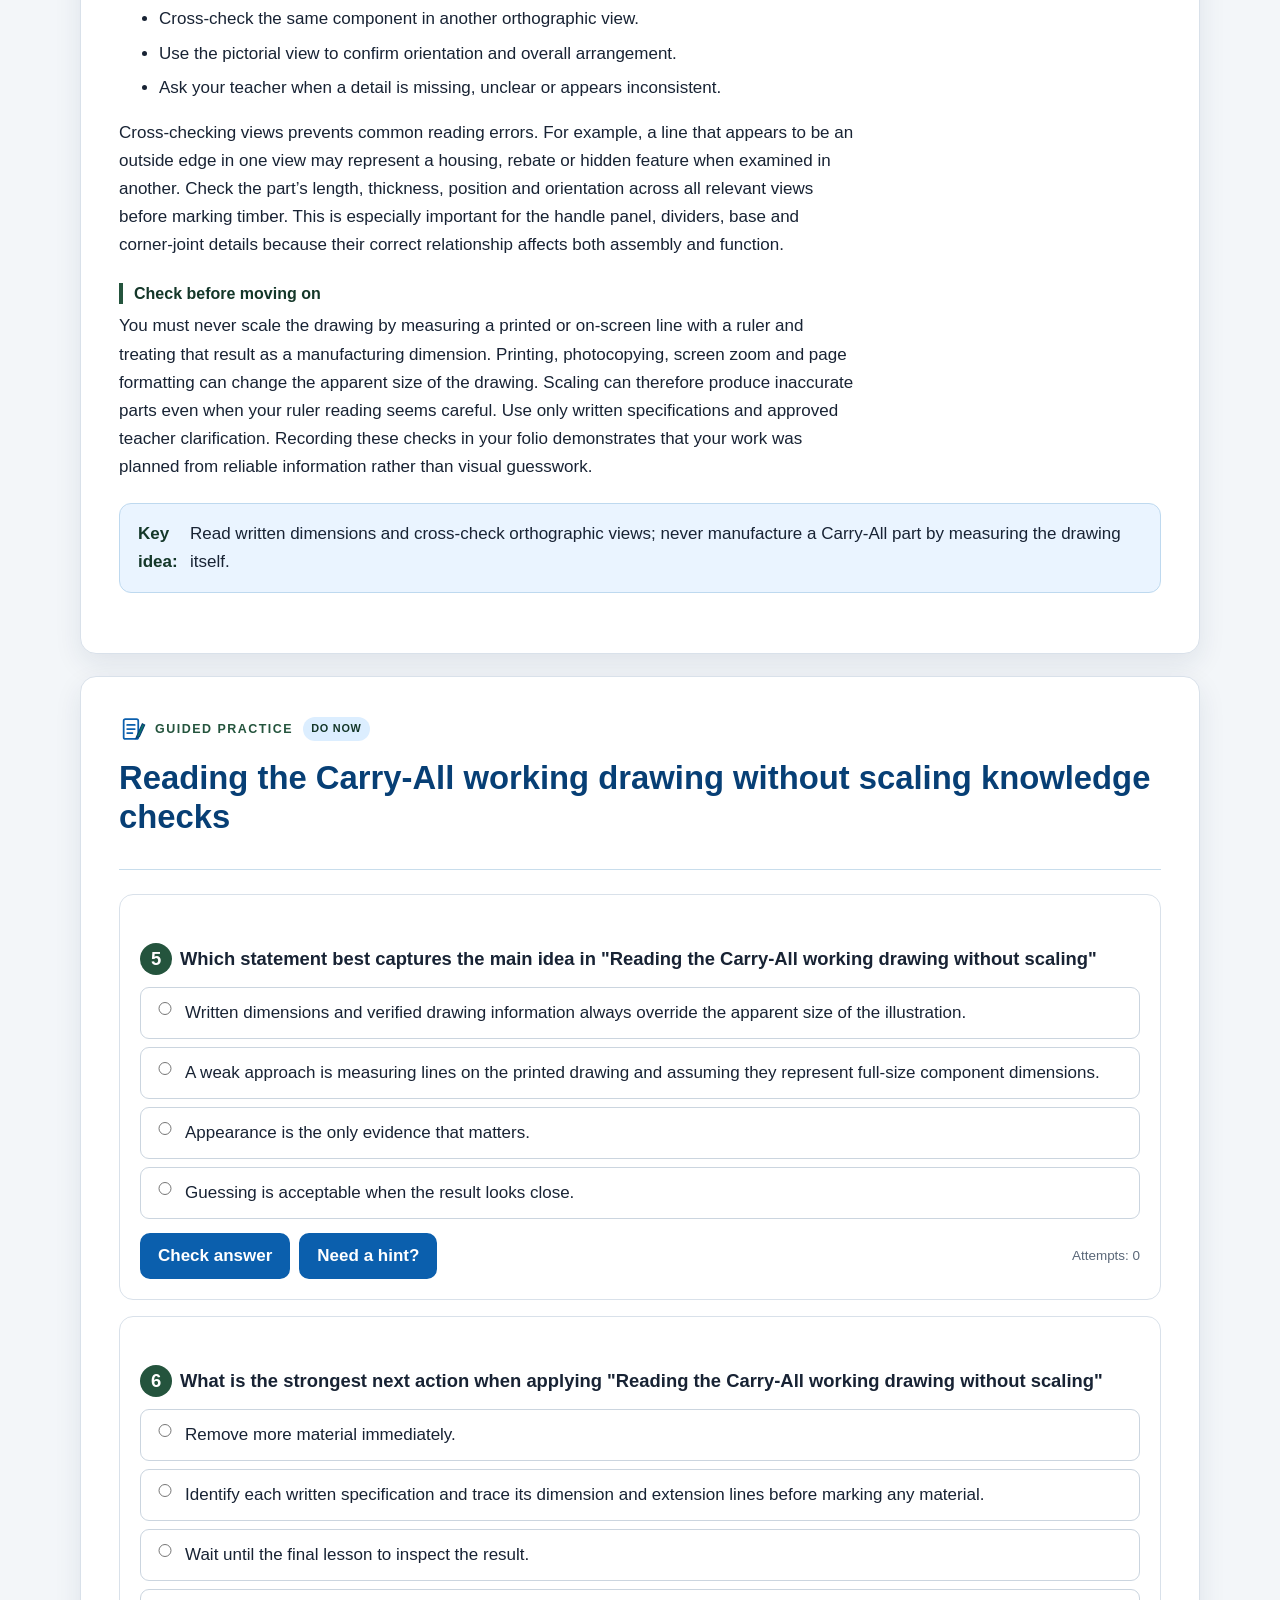
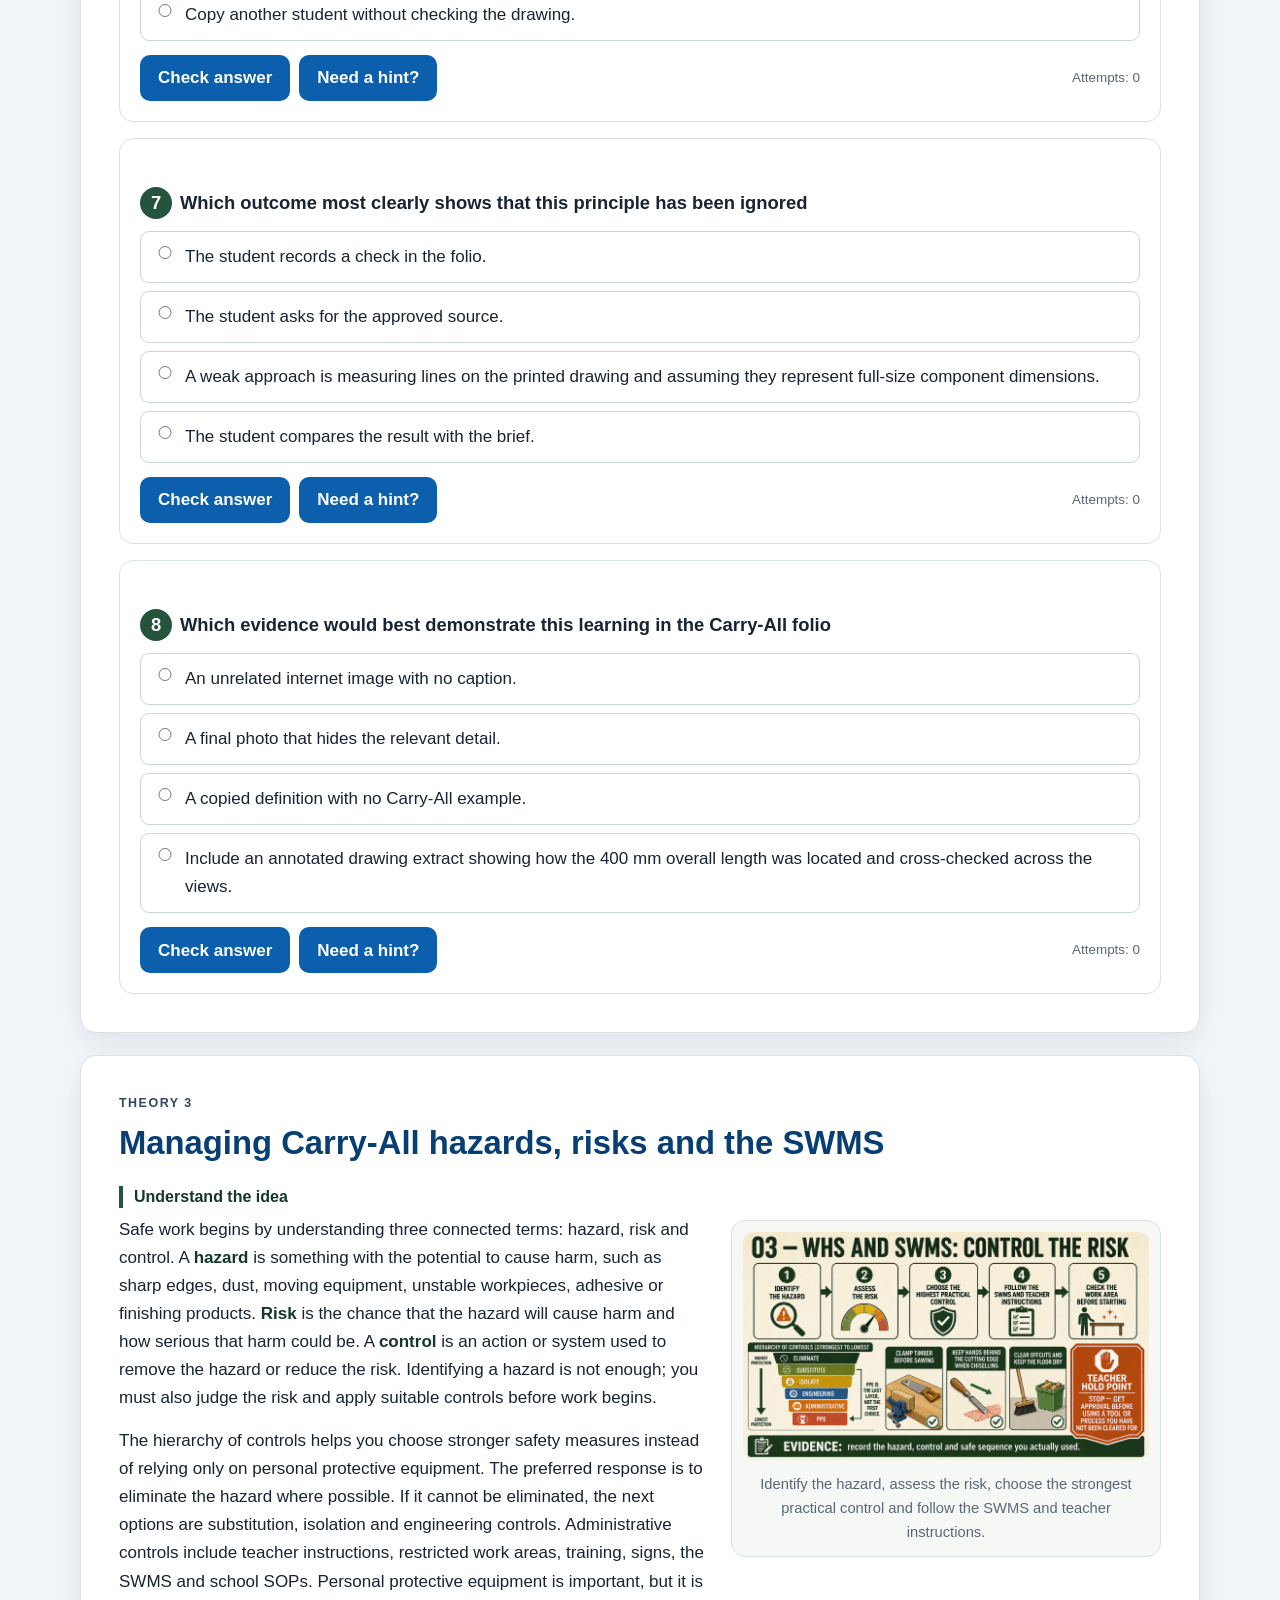
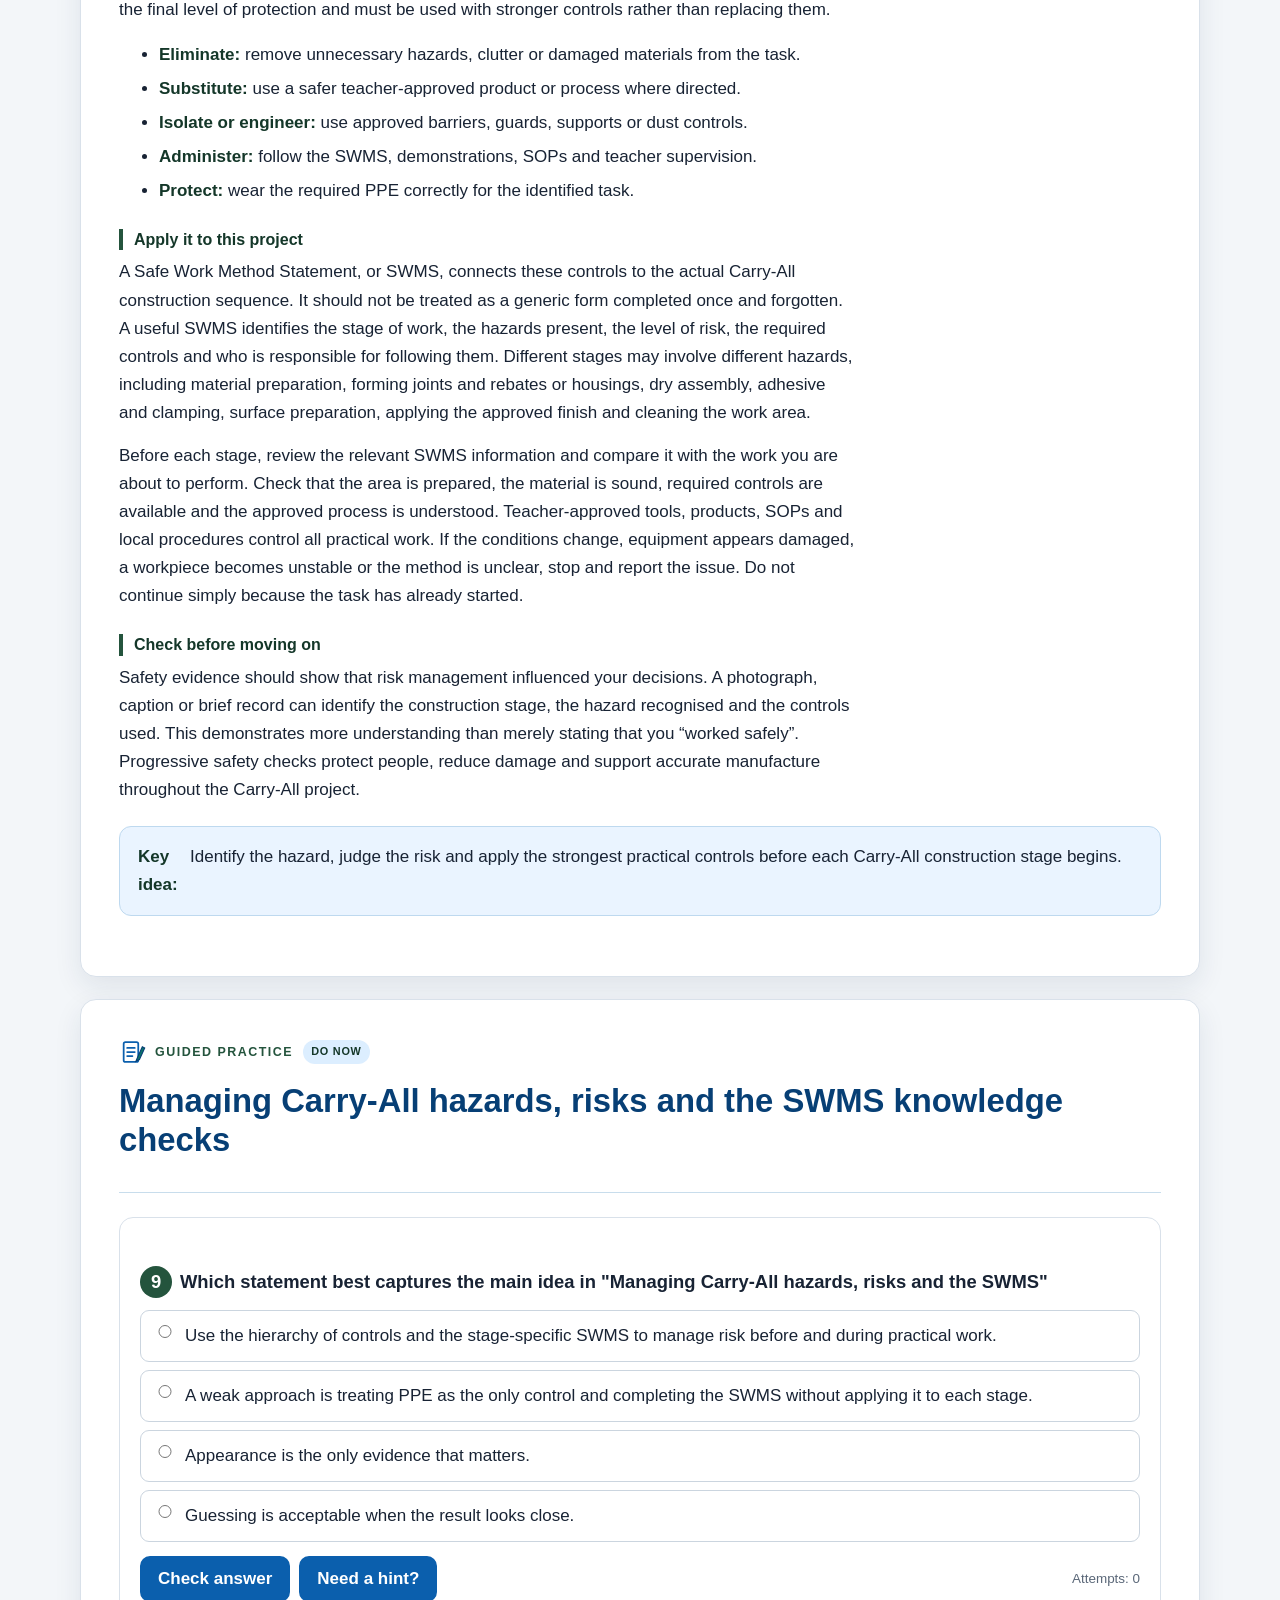
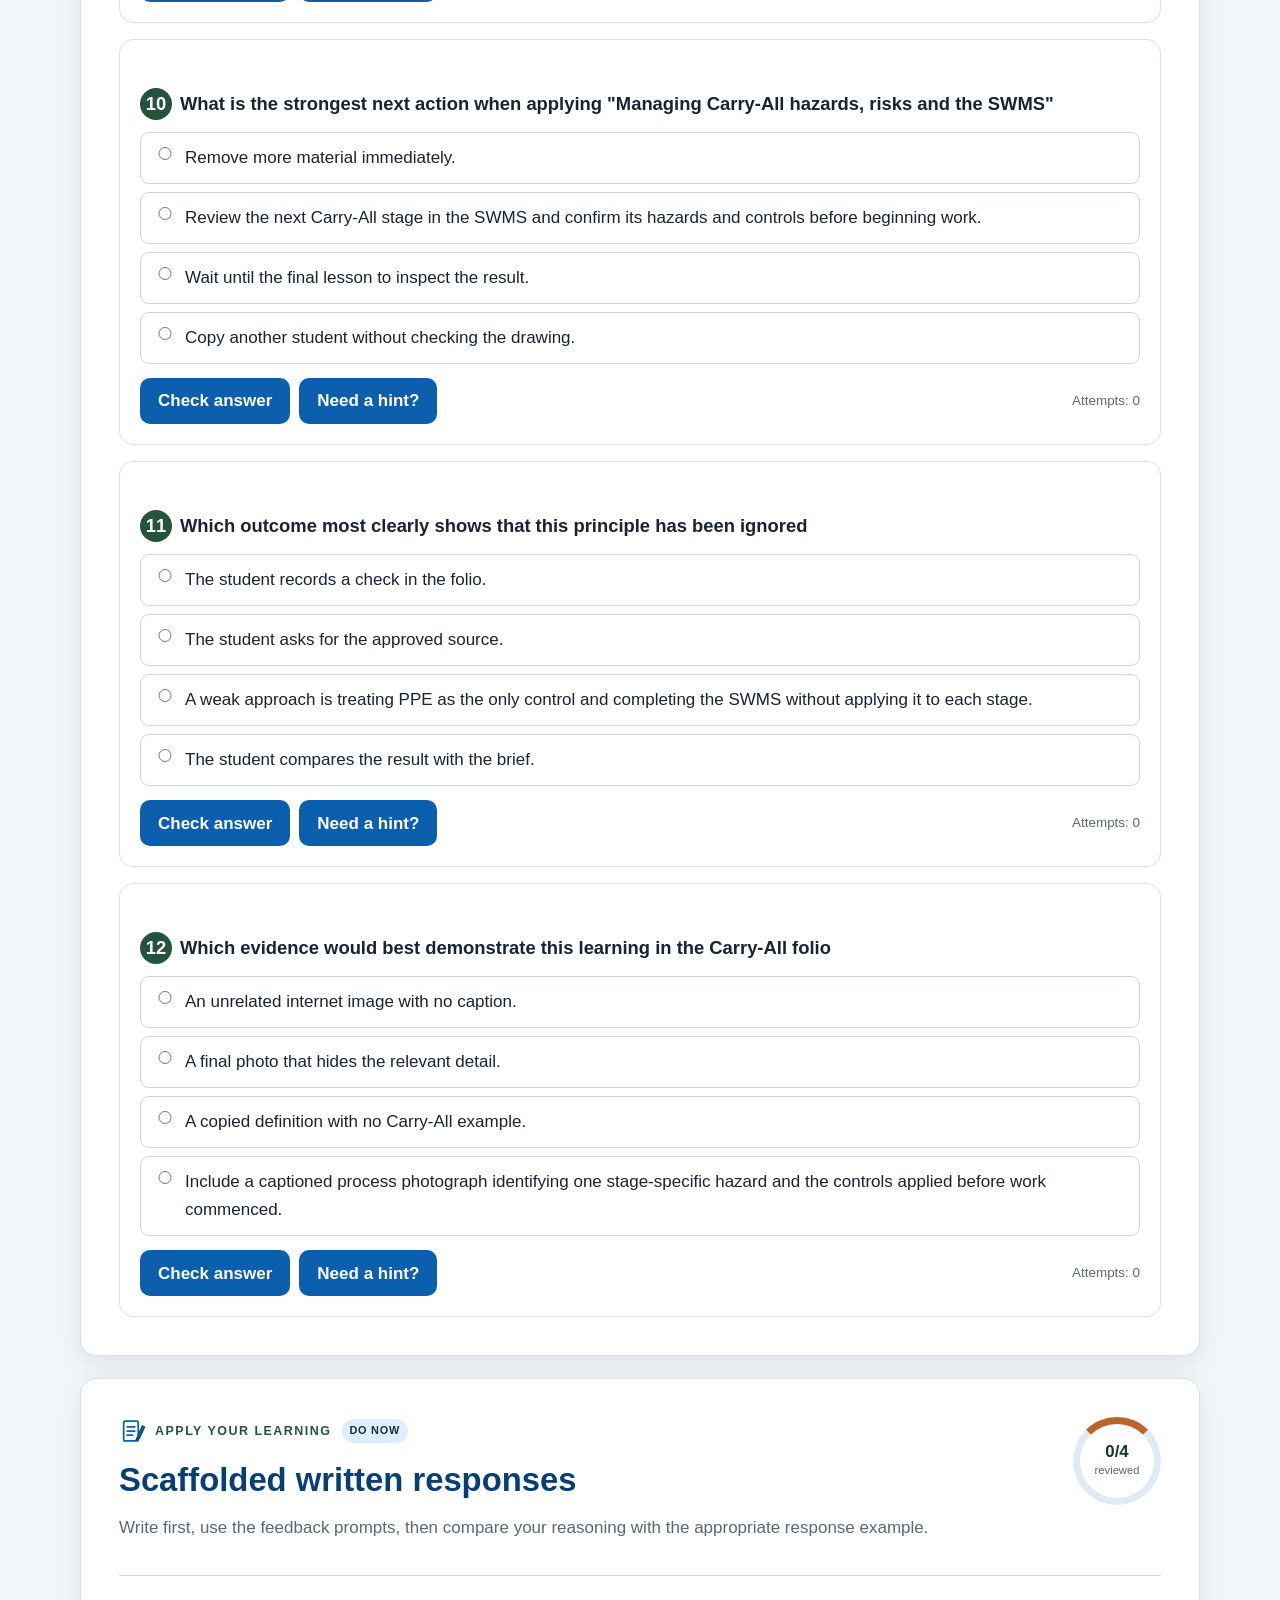
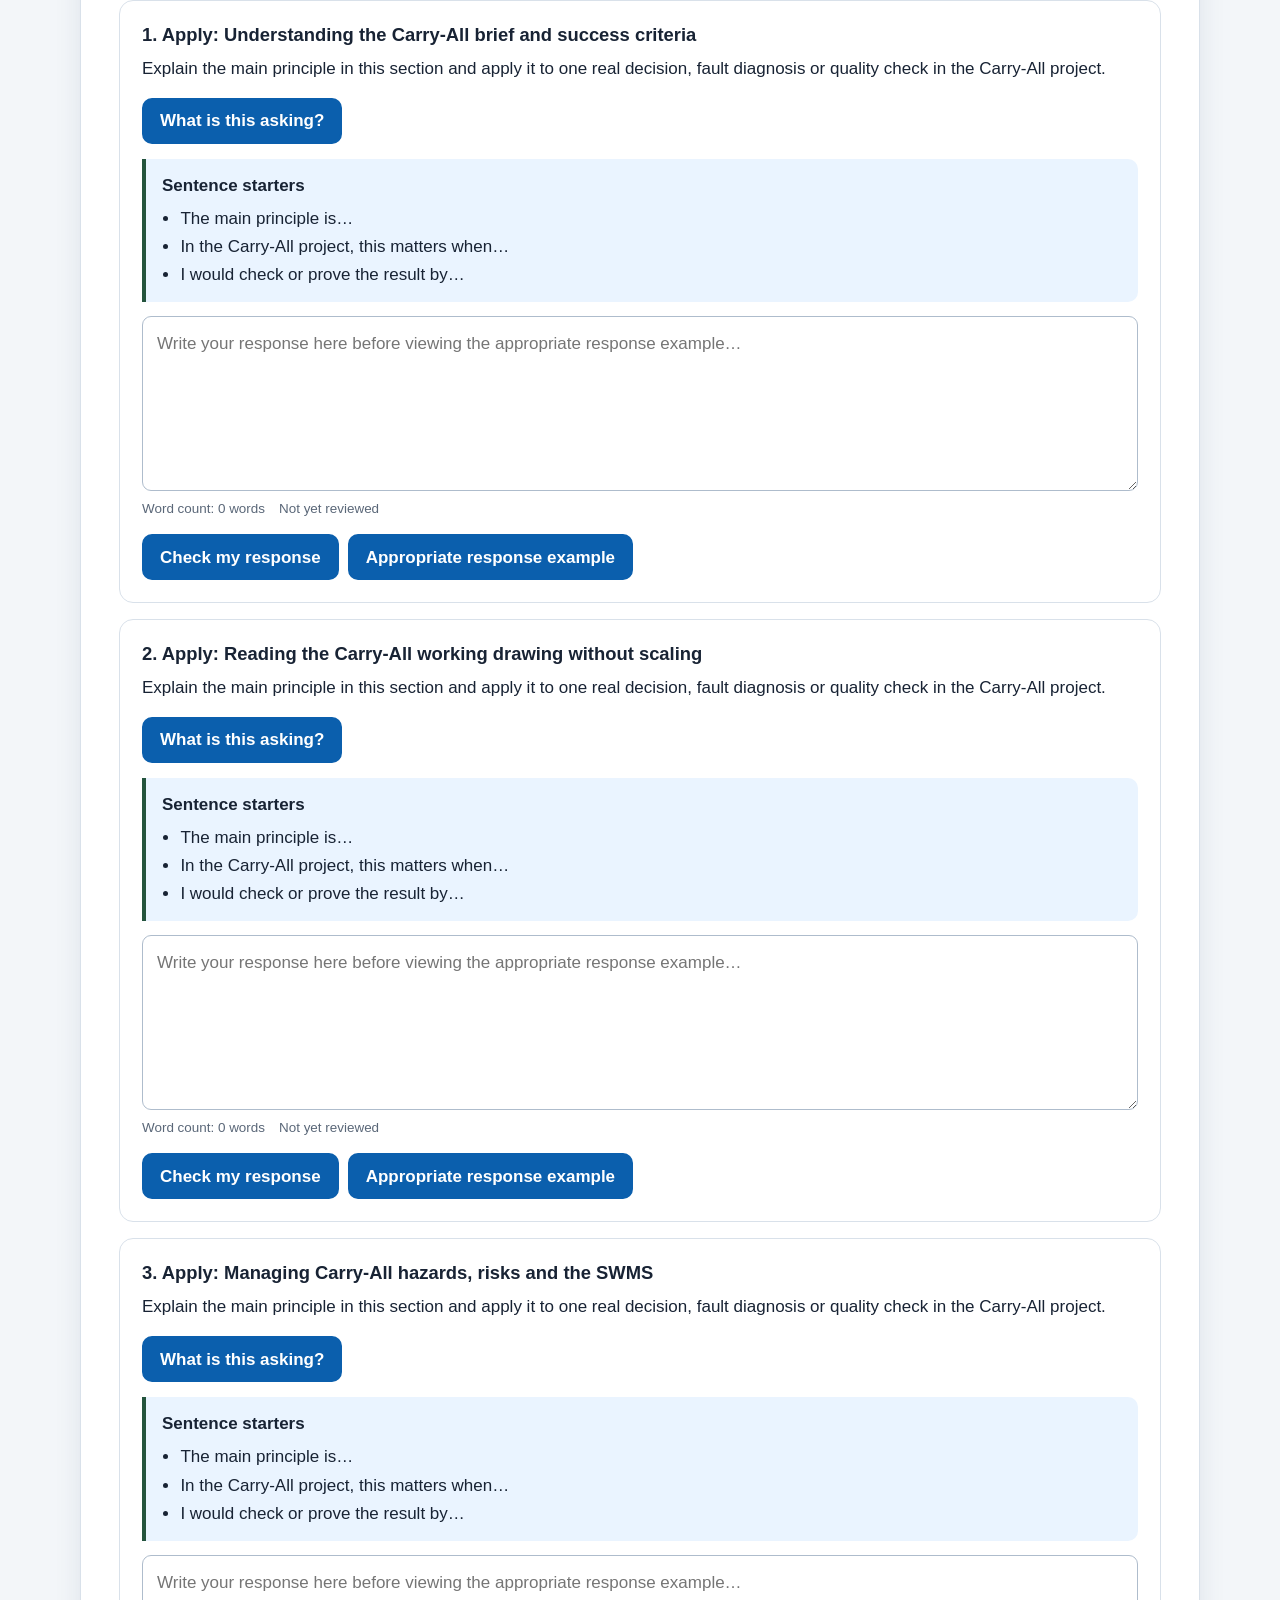
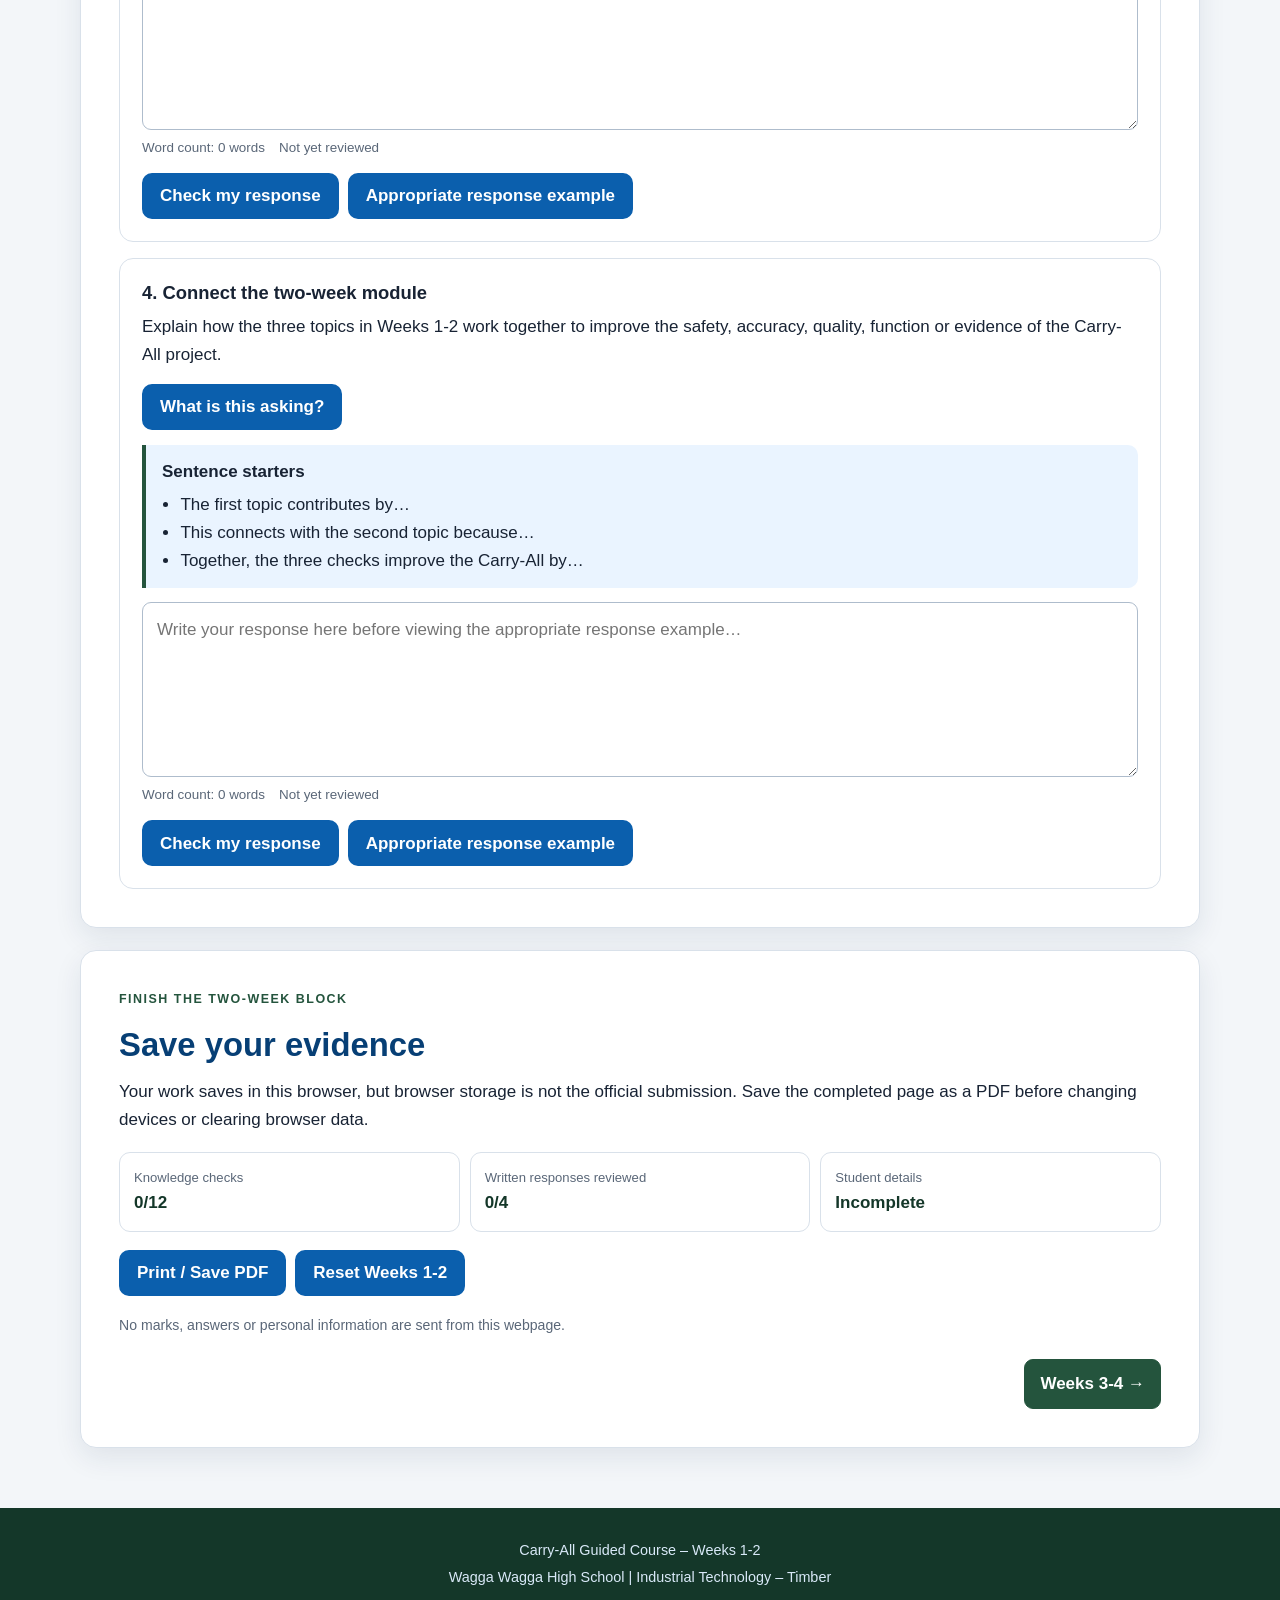
==== commit ca7895ec: "Standardise guided module pages" ====
--- a/weeks1-2/index.html
+++ b/weeks1-2/index.html
@@ -5,6 +5,7 @@
   <meta name="description" content="Weeks 1-2 guided learning for the Year 9 Timber Barbecue Carry-All project.">
   <title>Carry-All – Weeks 1-2 Guided Lesson</title>
   <link rel="stylesheet" href="../styles/course.css"><link rel="stylesheet" href="../styles/carry-all-overrides.css">
+  <link rel="stylesheet" href="../module-standard.css?v=20260814">
 </head>
 <body>
   <a class="skip-link" href="#main-content">Skip to lesson</a>
--- a/styles/course.css
+++ b/styles/course.css
@@ -326,6 +326,21 @@
 .written-card { border: 1px solid var(--line); border-radius: 14px; padding: 22px; background: #fcfdff; }
 .written-card.reviewed { border-color: #9ccdc1; background: #fbfffe; }
 .written-card h3 { margin: 0 0 8px; color: var(--brand-dark); }
+.written-prompt { margin-bottom: 8px; }
+.question-clarification { margin: 0 0 15px; }
+.clarification-button {
+  min-height: 42px;
+  border: 1px solid #aebfd0;
+  border-radius: 9px;
+  padding: 8px 12px;
+  background: #fff;
+  color: var(--brand-dark);
+  font-weight: 800;
+}
+.clarification-button:hover { background: var(--brand-light); }
+.clarification-button:focus-visible { outline: 3px solid rgba(11,95,173,.28); outline-offset: 2px; }
+.clarification-panel { margin-top: 9px; border-left: 5px solid var(--accent); border-radius: 10px; padding: 12px 14px; background: #eef9f6; color: var(--ink); }
+.clarification-panel[hidden] { display: none; }
 .scaffold { border-left: 4px solid var(--brand); background: var(--brand-light); border-radius: 0 10px 10px 0; padding: 13px 16px; margin: 14px 0; }
 .scaffold strong { display: block; margin-bottom: 5px; }
 .scaffold ul { margin: 4px 0 0; padding-left: 1.15rem; }
--- a/module-standard.css
+++ b/module-standard.css
@@ -0,0 +1,260 @@
+/* TAS module-page visual contract v1
+   Based on the Timber Pen guided lesson pages.
+   This file changes presentation only; course content and behaviour stay local. */
+:root {
+  --tas-brand: #0b5fad;
+  --tas-brand-dark: #073f75;
+  --tas-brand-light: #eaf4ff;
+  --tas-accent: #0d7a68;
+  --tas-accent-light: #e8f7f3;
+  --tas-ink: #182334;
+  --tas-muted: #5a6778;
+  --tas-line: #d9e1ea;
+  --tas-surface: #ffffff;
+  --tas-background: #f3f6f9;
+  --tas-shadow: 0 10px 28px rgba(25, 48, 74, 0.09);
+  --tas-radius: 16px;
+  --tas-page: 1180px;
+}
+
+* { box-sizing: border-box; }
+html { scroll-behavior: smooth; }
+body {
+  margin: 0;
+  color: var(--tas-ink);
+  background: var(--tas-background);
+  font-family: Arial, Helvetica, sans-serif;
+  font-size: 17px;
+  line-height: 1.65;
+}
+img { max-width: 100%; }
+a { color: var(--tas-brand); }
+button, input, textarea, select { font: inherit; }
+
+/* Shared course navigation */
+:is(.course-bar, .site-header, .site-return-bar) {
+  position: sticky;
+  top: 0;
+  z-index: 40;
+  min-height: 58px;
+  color: var(--tas-brand-dark);
+  background: rgba(255, 255, 255, 0.98);
+  border: 0;
+  border-bottom: 1px solid var(--tas-line);
+  box-shadow: 0 4px 14px rgba(25, 48, 74, 0.07);
+  padding: 0 !important;
+}
+:is(.course-bar-inner, .nav-wrap) {
+  width: min(var(--tas-page), calc(100% - 36px));
+  min-height: 58px;
+  margin: 0 auto;
+  display: flex;
+  align-items: center;
+  justify-content: space-between;
+  gap: 18px;
+}
+:is(.course-brand, .brand, .site-return-link) {
+  color: var(--tas-brand-dark);
+  font-weight: 900;
+  text-decoration: none;
+}
+:is(.course-links, .nav-links, .site-nav) {
+  display: flex;
+  flex-wrap: wrap;
+  align-items: center;
+  gap: 7px;
+}
+:is(.course-links, .nav-links, .site-nav) a {
+  color: var(--tas-brand-dark);
+  font-weight: 800;
+  text-decoration: none;
+  padding: 7px 10px;
+  border-radius: 8px;
+}
+:is(.course-links, .nav-links, .site-nav) a:hover,
+:is(.course-links, .nav-links, .site-nav) a:focus-visible,
+:is(.course-links, .nav-links, .site-nav) a.active {
+  color: var(--tas-brand);
+  background: var(--tas-brand-light);
+}
+
+/* Consistent module title banner */
+:is(.lesson-hero, .module-hero, .page-hero) {
+  min-height: 250px !important;
+  color: #fff;
+  background: linear-gradient(125deg, var(--tas-brand-dark), var(--tas-brand)) !important;
+  border: 0;
+  border-bottom: 5px solid #d9a441;
+  box-shadow: none;
+  padding: 0 !important;
+}
+:is(.lesson-hero .hero-inner, .module-hero-inner, .page-hero .wrap, .page-hero > .wrap) {
+  width: min(var(--tas-page), calc(100% - 36px));
+  min-height: 250px;
+  margin: 0 auto;
+  padding: 40px 0;
+  display: flex;
+  flex-direction: column;
+  justify-content: center;
+  align-items: flex-start;
+  max-width: var(--tas-page) !important;
+}
+:is(.lesson-hero, .module-hero, .page-hero) :is(h1, h2) {
+  max-width: 900px;
+  margin: 0 0 8px;
+  color: #fff;
+  font-size: clamp(2.4rem, 5vw, 3.8rem);
+  line-height: 1.05;
+  letter-spacing: -0.035em;
+  text-shadow: none;
+}
+:is(.lesson-hero, .module-hero, .page-hero) :is(.eyebrow, .breadcrumbs) {
+  color: #d9edff;
+  font-weight: 800;
+}
+:is(.lesson-hero, .module-hero, .page-hero) :is(p, .lede, .hero-subtitle) {
+  max-width: 780px;
+  margin: 6px 0 0;
+  color: rgba(255, 255, 255, 0.94);
+}
+
+/* Page frame and reading rhythm */
+body > main,
+.module-layout,
+.theory-main {
+  width: min(1120px, calc(100% - 34px)) !important;
+  max-width: 1120px !important;
+  margin: 30px auto 60px !important;
+}
+.module-layout {
+  display: grid;
+  grid-template-columns: minmax(0, 1fr) 280px;
+  gap: 24px;
+  align-items: start;
+}
+.module-main { min-width: 0; }
+:is(.module-aside, .module-sidebar) {
+  position: sticky;
+  top: 82px;
+}
+
+/* Shared content surfaces */
+:is(.card, .textbook-section, .theory-section, .panel-section, .student-panel, .module-aside, .module-sidebar) {
+  color: var(--tas-ink);
+  background: var(--tas-surface);
+  border: 1px solid var(--tas-line);
+  border-radius: var(--tas-radius);
+  box-shadow: var(--tas-shadow);
+}
+:is(.card, .textbook-section, .theory-section, .panel-section, .student-panel) {
+  padding: clamp(22px, 4vw, 38px);
+  margin-bottom: 22px;
+}
+:is(.module-aside, .module-sidebar) { padding: 20px; }
+:is(.card, .textbook-section, .theory-section, .panel-section, .student-panel) h2 {
+  margin-top: 0;
+  color: var(--tas-brand-dark);
+  font-size: clamp(1.5rem, 2.7vw, 2.05rem);
+  line-height: 1.2;
+}
+:is(.card, .textbook-section, .theory-section, .panel-section, .student-panel) h3 {
+  color: var(--tas-ink);
+  line-height: 1.3;
+}
+:is(.fine, .muted, .module-summary) { color: var(--tas-muted); }
+
+/* Actions and progress */
+:is(.button, .btn, .primary-button, .module-link, button:not(.nav-toggle)) {
+  display: inline-flex;
+  align-items: center;
+  justify-content: center;
+  min-height: 46px;
+  padding: 10px 16px;
+  color: #fff;
+  background: var(--tas-brand);
+  border: 2px solid var(--tas-brand);
+  border-radius: 10px;
+  font-weight: 800;
+  line-height: 1.25;
+  text-decoration: none;
+  box-shadow: none;
+}
+:is(.button, .btn).secondary,
+.secondary.button {
+  color: var(--tas-brand-dark);
+  background: #fff;
+  border-color: #b9c9d9;
+}
+:is(.button, .btn, .primary-button, .module-link, button:not(.nav-toggle)):hover,
+:is(.button, .btn, .primary-button, .module-link, button:not(.nav-toggle)):focus-visible {
+  transform: translateY(-1px);
+  filter: brightness(0.97);
+}
+.actions { display: flex; flex-wrap: wrap; gap: 10px; }
+:is(.progress-shell, .progress-bar) { border-radius: 999px; }
+.progress-shell { overflow: hidden; background: #dfe7ef; }
+.progress-bar { background: var(--tas-accent); }
+
+/* Common information treatments */
+:is(.callout, .key-idea, .learning-card) {
+  border-radius: 12px;
+  border: 1px solid #bed9ef;
+  background: var(--tas-brand-light);
+}
+table { max-width: 100%; }
+:is(.table-scroll, .theory-table-wrap) { overflow-x: auto; }
+input[type="text"], input[type="email"], textarea, select {
+  max-width: 100%;
+  border: 1px solid #aebccc;
+  border-radius: 9px;
+  padding: 10px 12px;
+  color: var(--tas-ink);
+  background: #fff;
+}
+input:focus, textarea:focus, select:focus {
+  outline: 3px solid rgba(11, 95, 173, 0.18);
+  border-color: var(--tas-brand);
+}
+
+@media (max-width: 840px) {
+  :is(.course-bar-inner, .nav-wrap) {
+    width: min(100% - 24px, var(--tas-page));
+    min-height: 64px;
+    align-items: flex-start;
+    flex-direction: column;
+    gap: 6px;
+    padding: 10px 0;
+  }
+  :is(.course-links, .nav-links, .site-nav) {
+    width: 100%;
+    flex-wrap: nowrap;
+    overflow-x: auto;
+    padding-bottom: 4px;
+  }
+  :is(.lesson-hero, .module-hero, .page-hero),
+  :is(.lesson-hero .hero-inner, .module-hero-inner, .page-hero .wrap, .page-hero > .wrap) {
+    min-height: 220px;
+  }
+  :is(.lesson-hero .hero-inner, .module-hero-inner, .page-hero .wrap, .page-hero > .wrap) {
+    width: min(100% - 28px, var(--tas-page));
+    padding: 32px 0;
+  }
+  body > main,
+  .module-layout,
+  .theory-main {
+    width: min(100% - 24px, 1120px);
+    margin-top: 20px;
+  }
+  .module-layout { grid-template-columns: 1fr; }
+  :is(.module-aside, .module-sidebar) { position: static; }
+}
+
+@media (max-width: 560px) {
+  body { font-size: 16px; }
+  :is(.lesson-hero, .module-hero, .page-hero) :is(h1, h2) {
+    font-size: clamp(2rem, 11vw, 2.8rem);
+  }
+  :is(.card, .textbook-section, .theory-section, .panel-section, .student-panel) {
+    padding: 20px 17px;
+    border-radius: 13px;
+  }
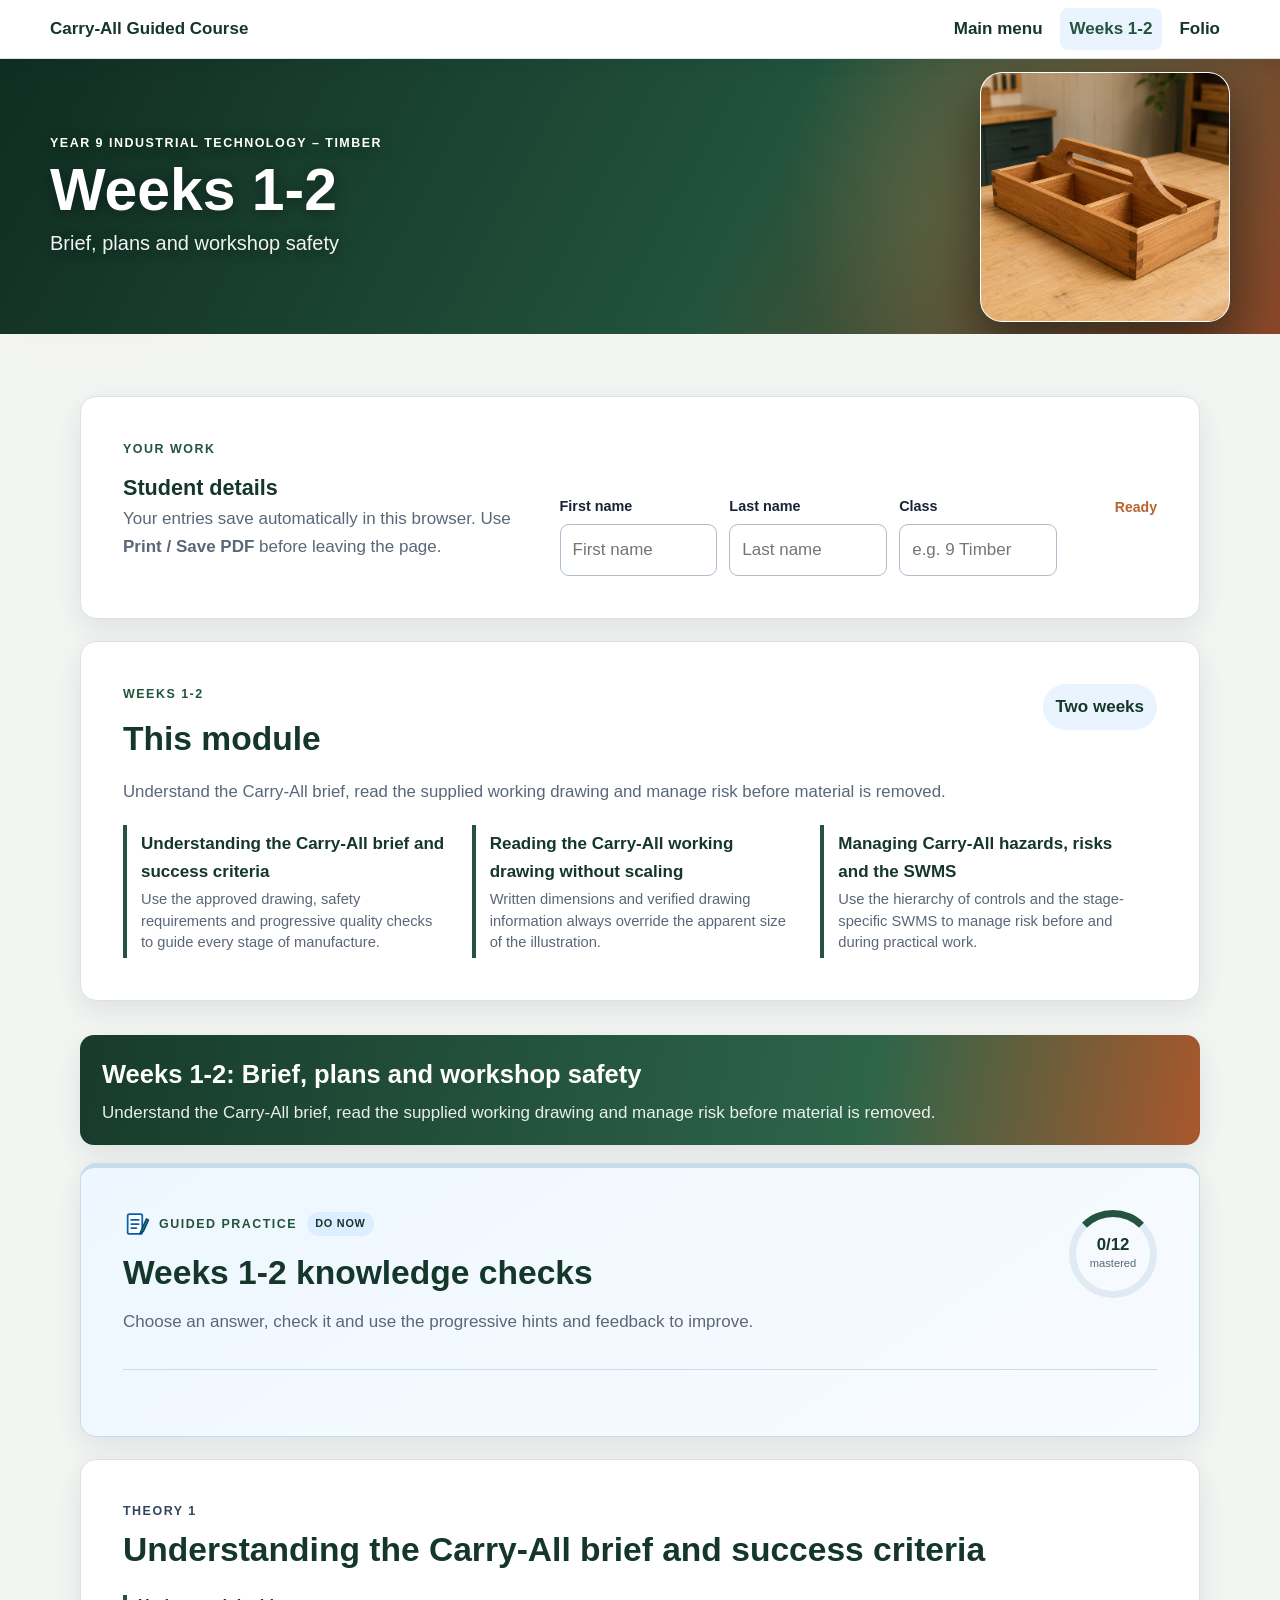
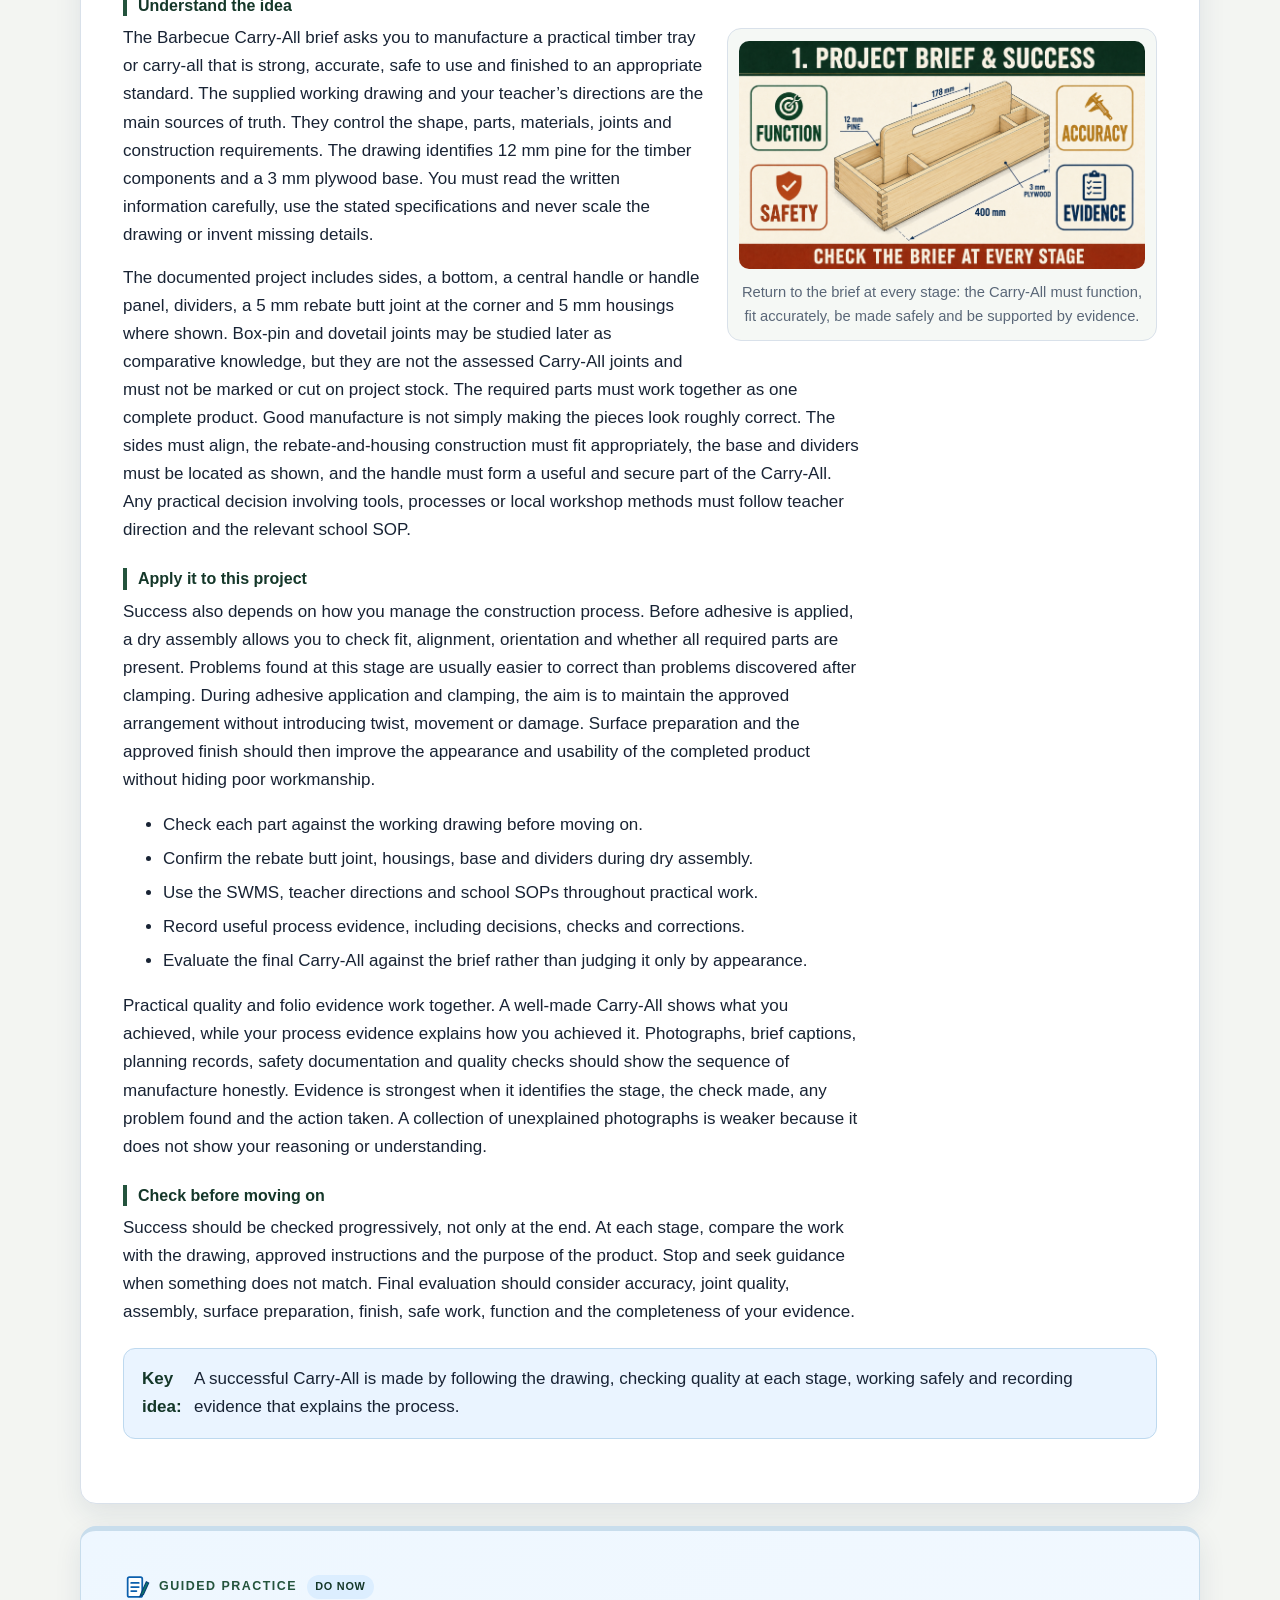
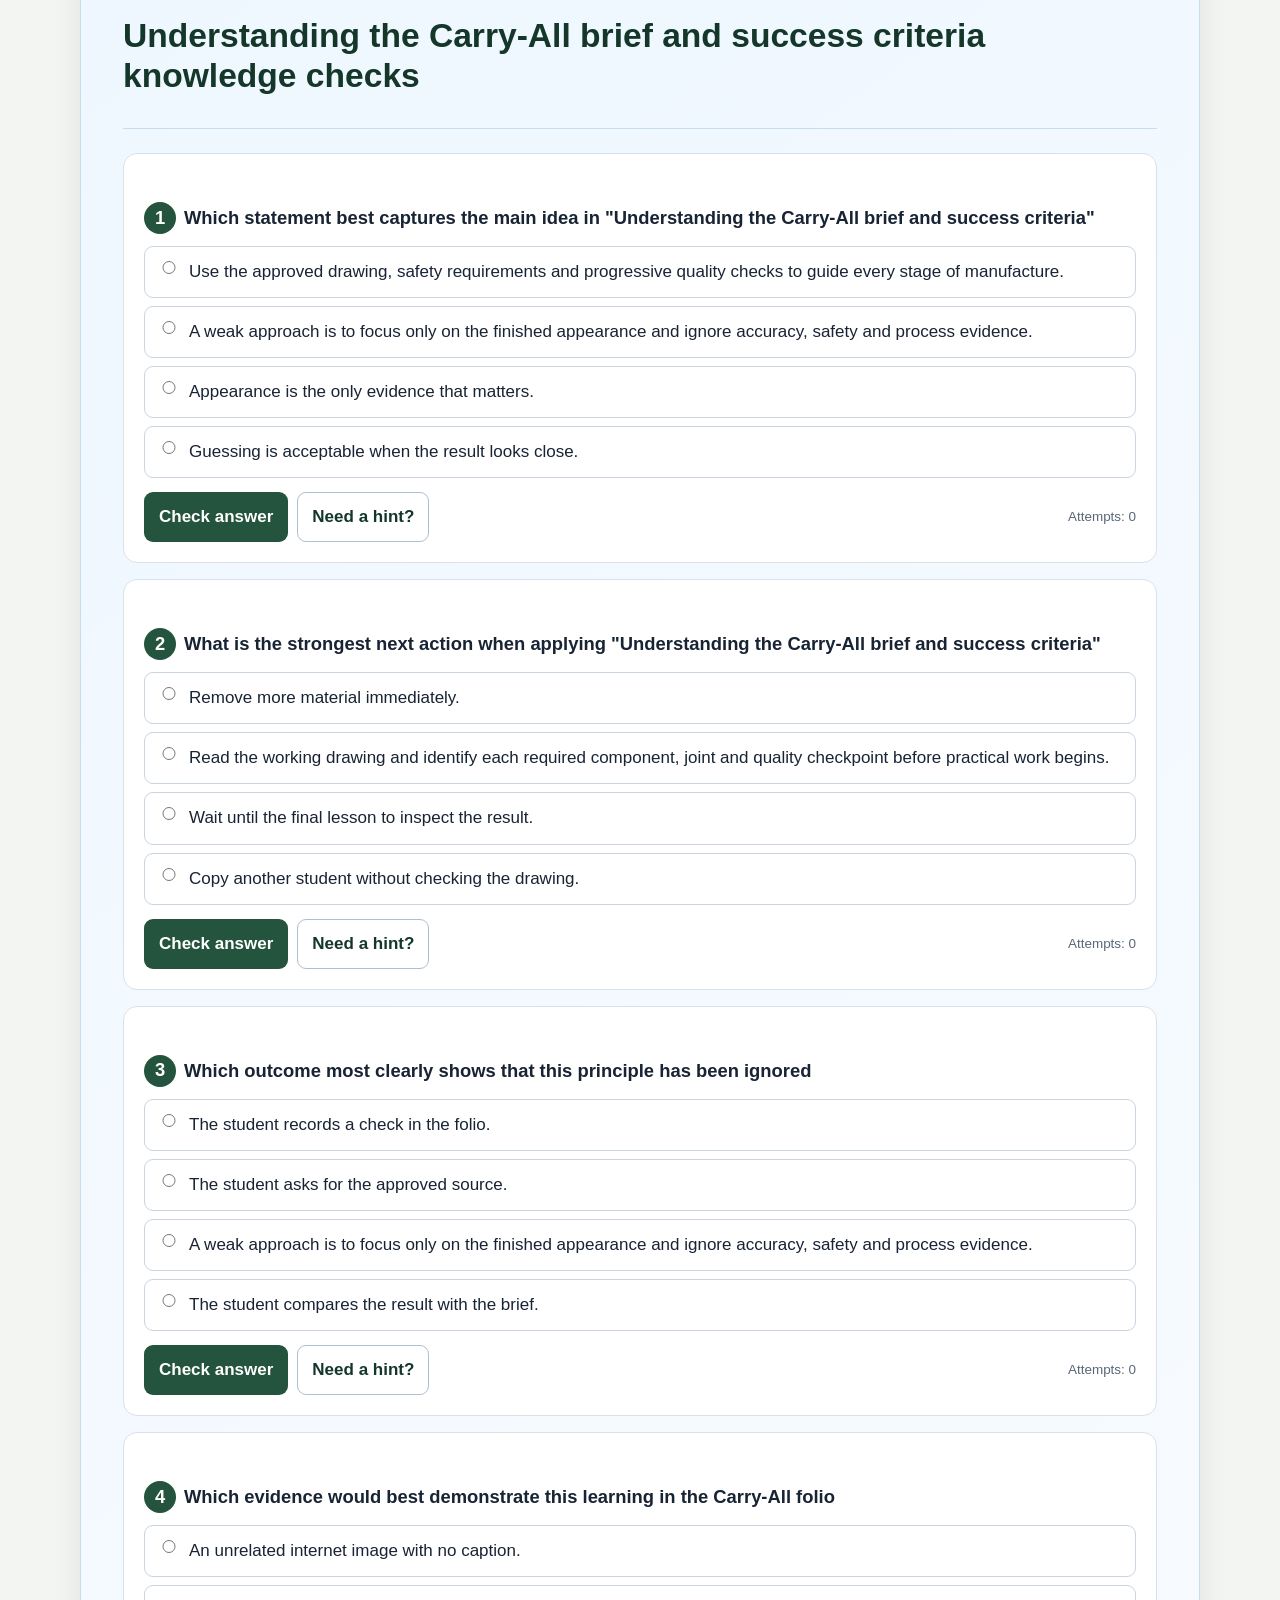
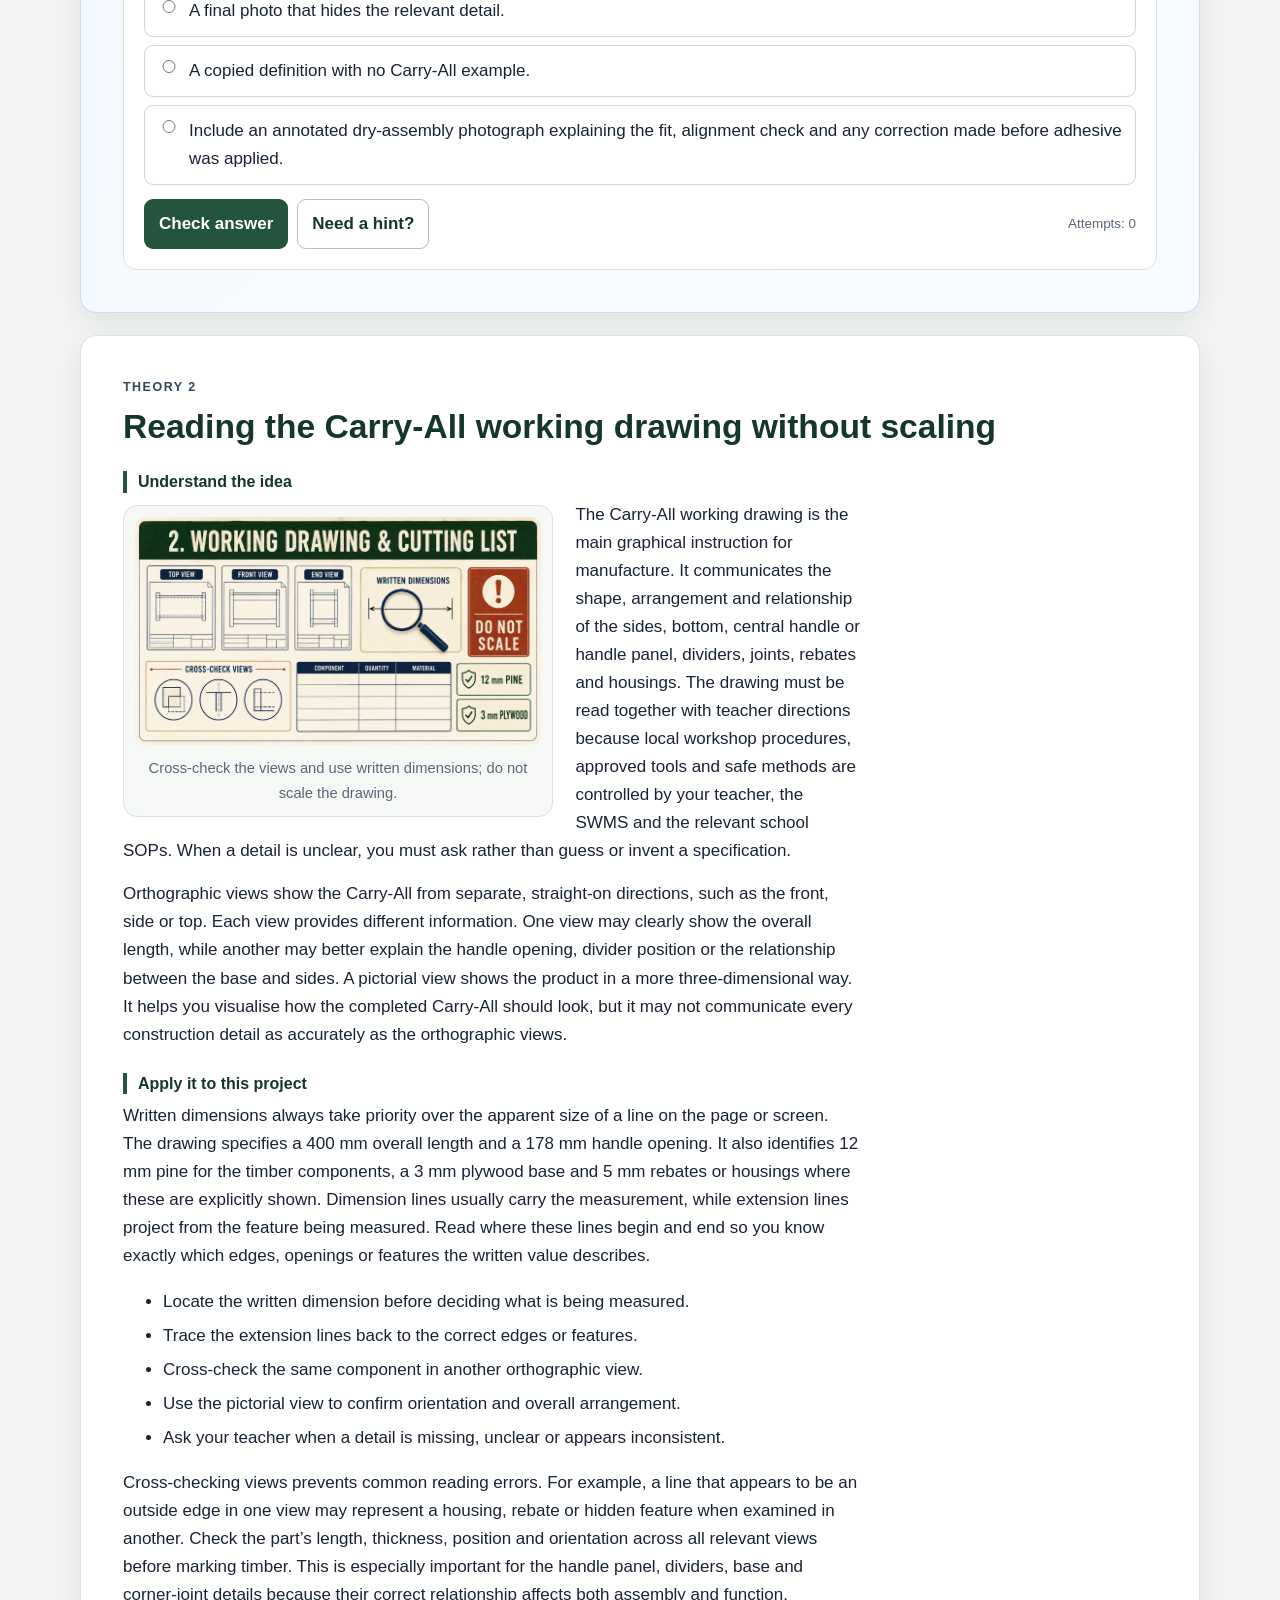
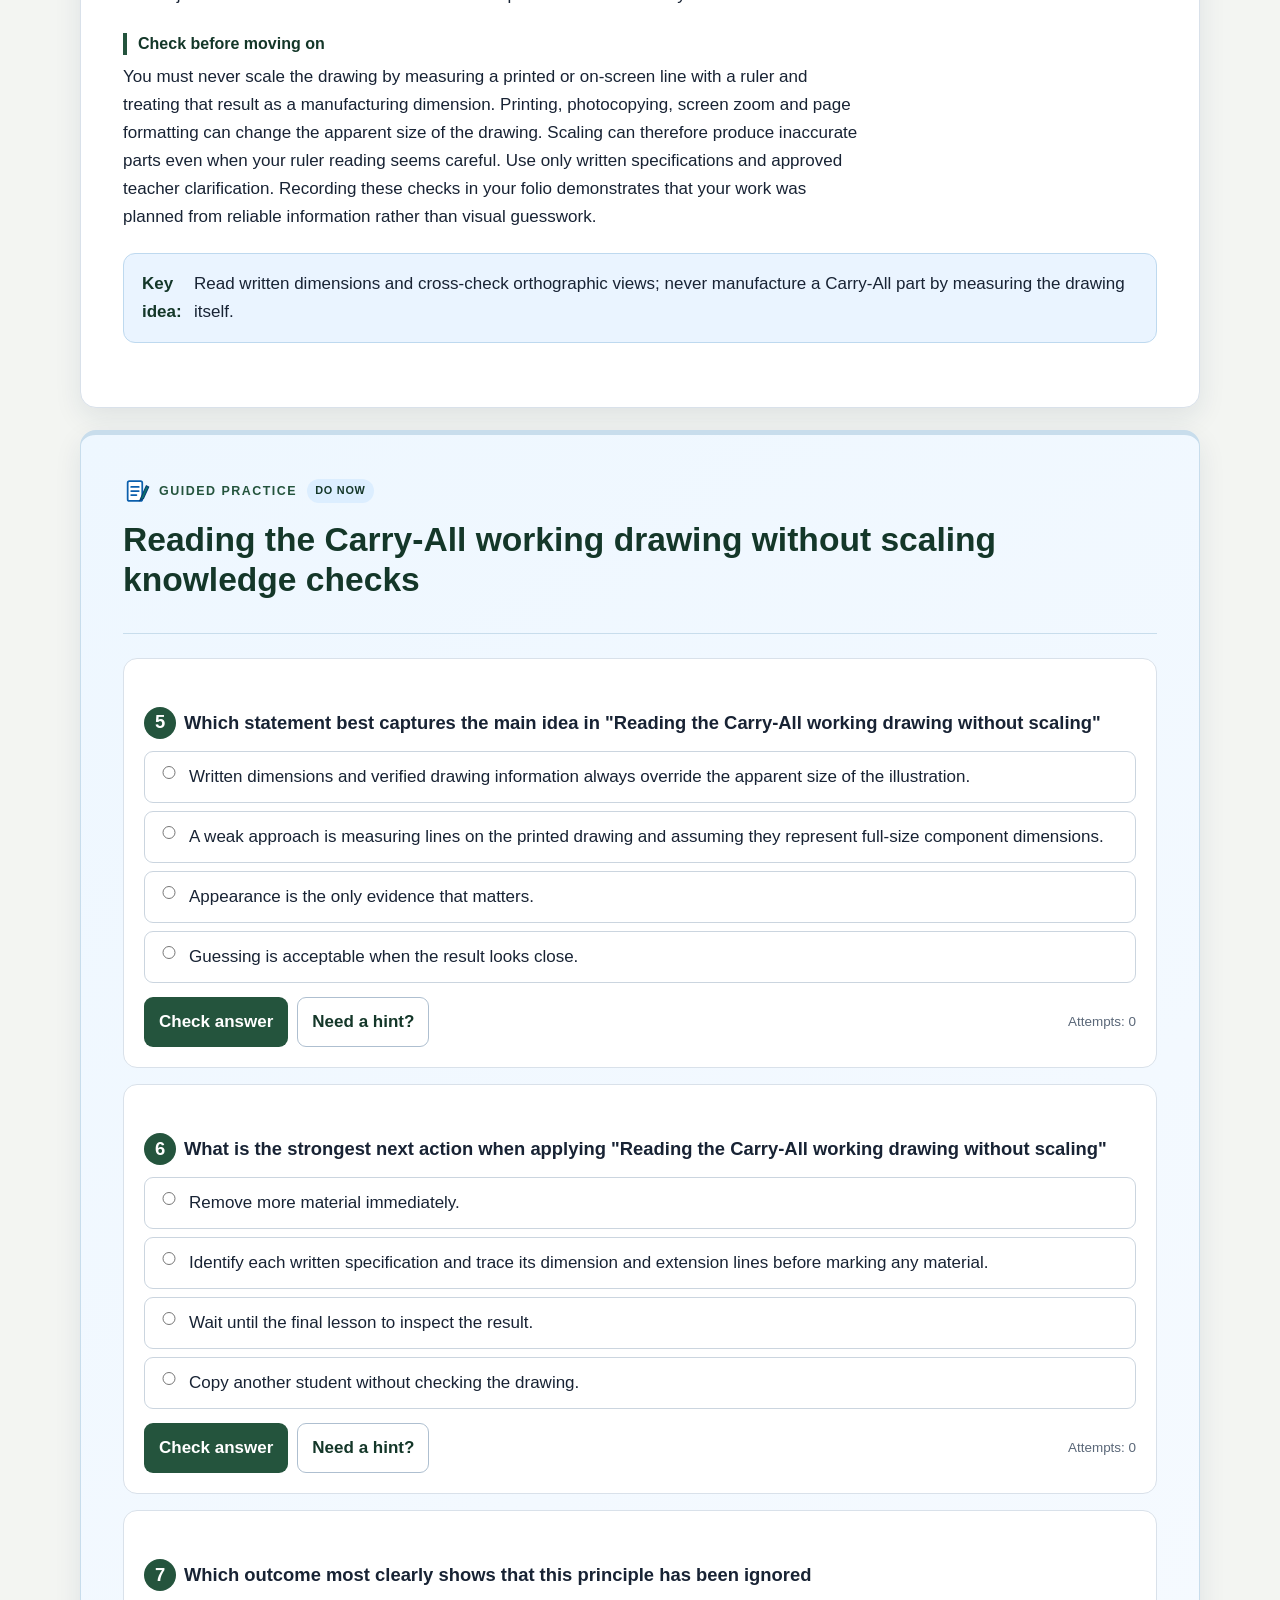
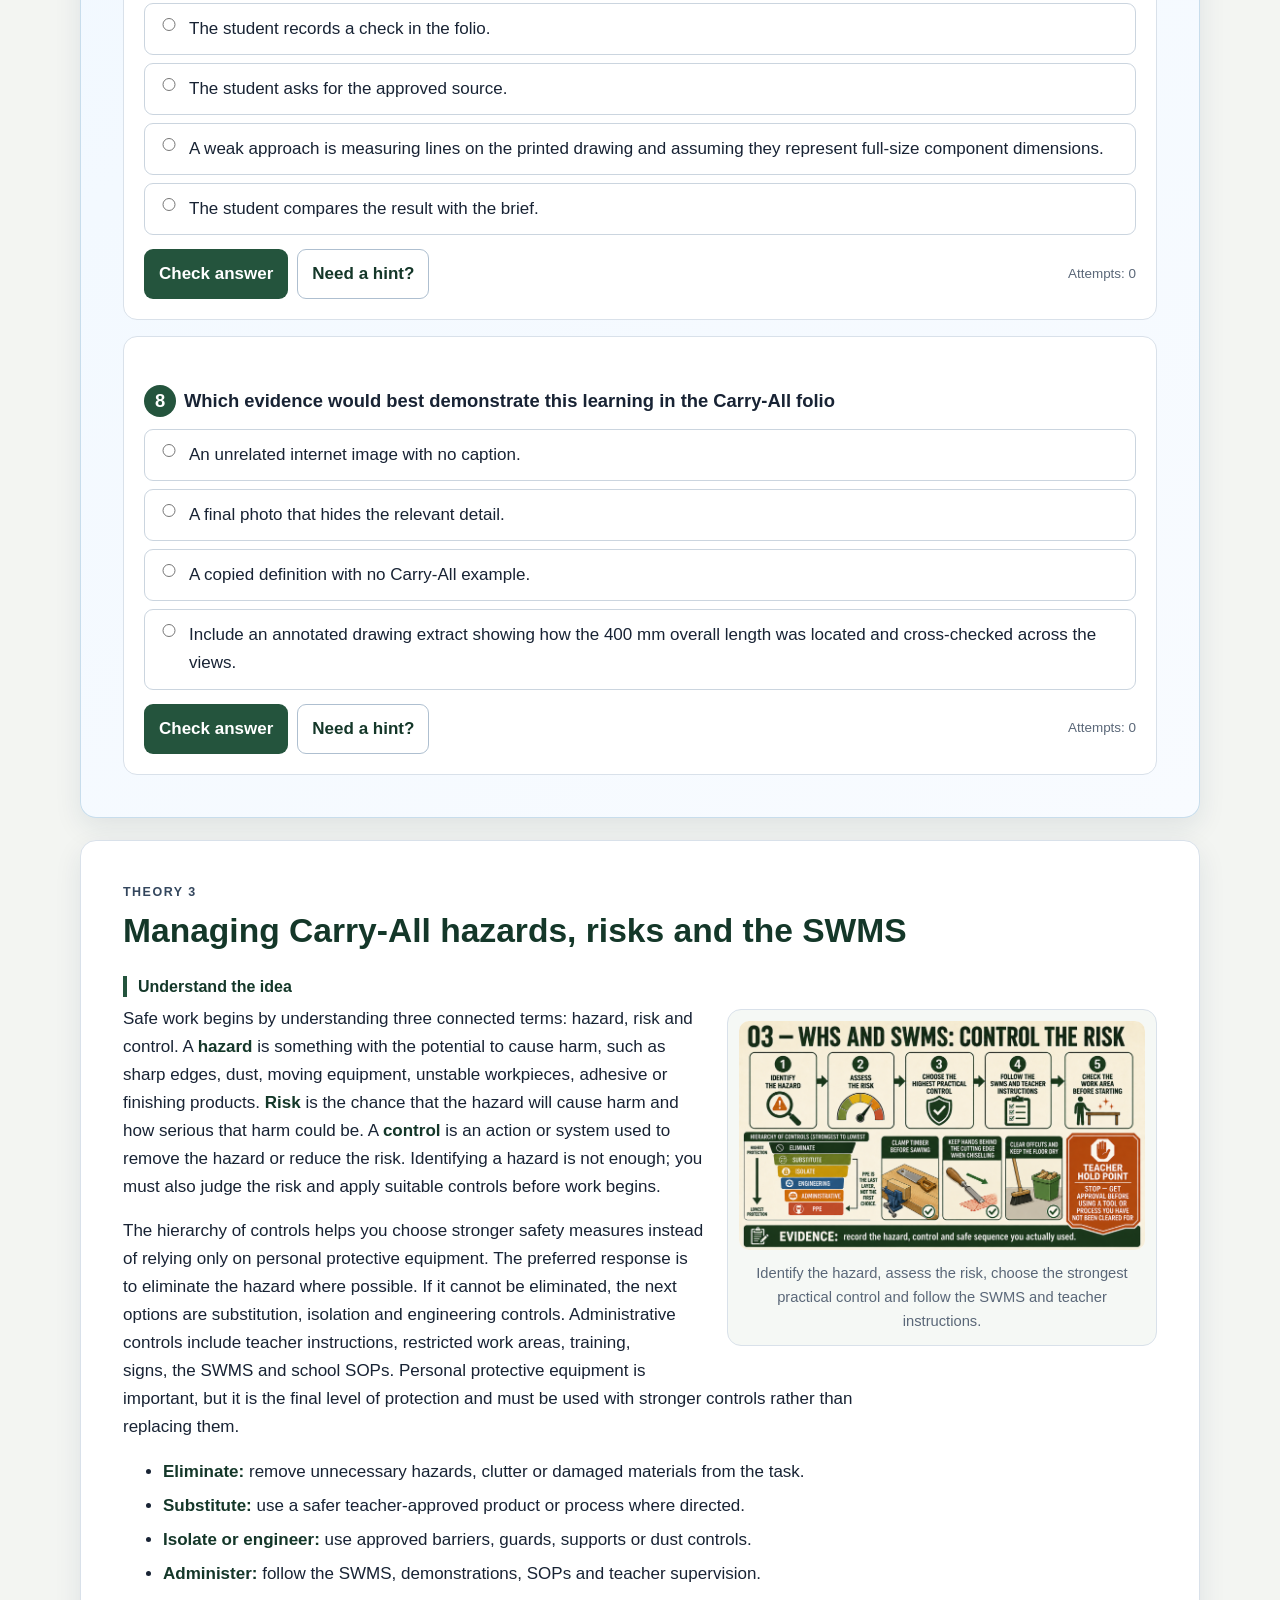
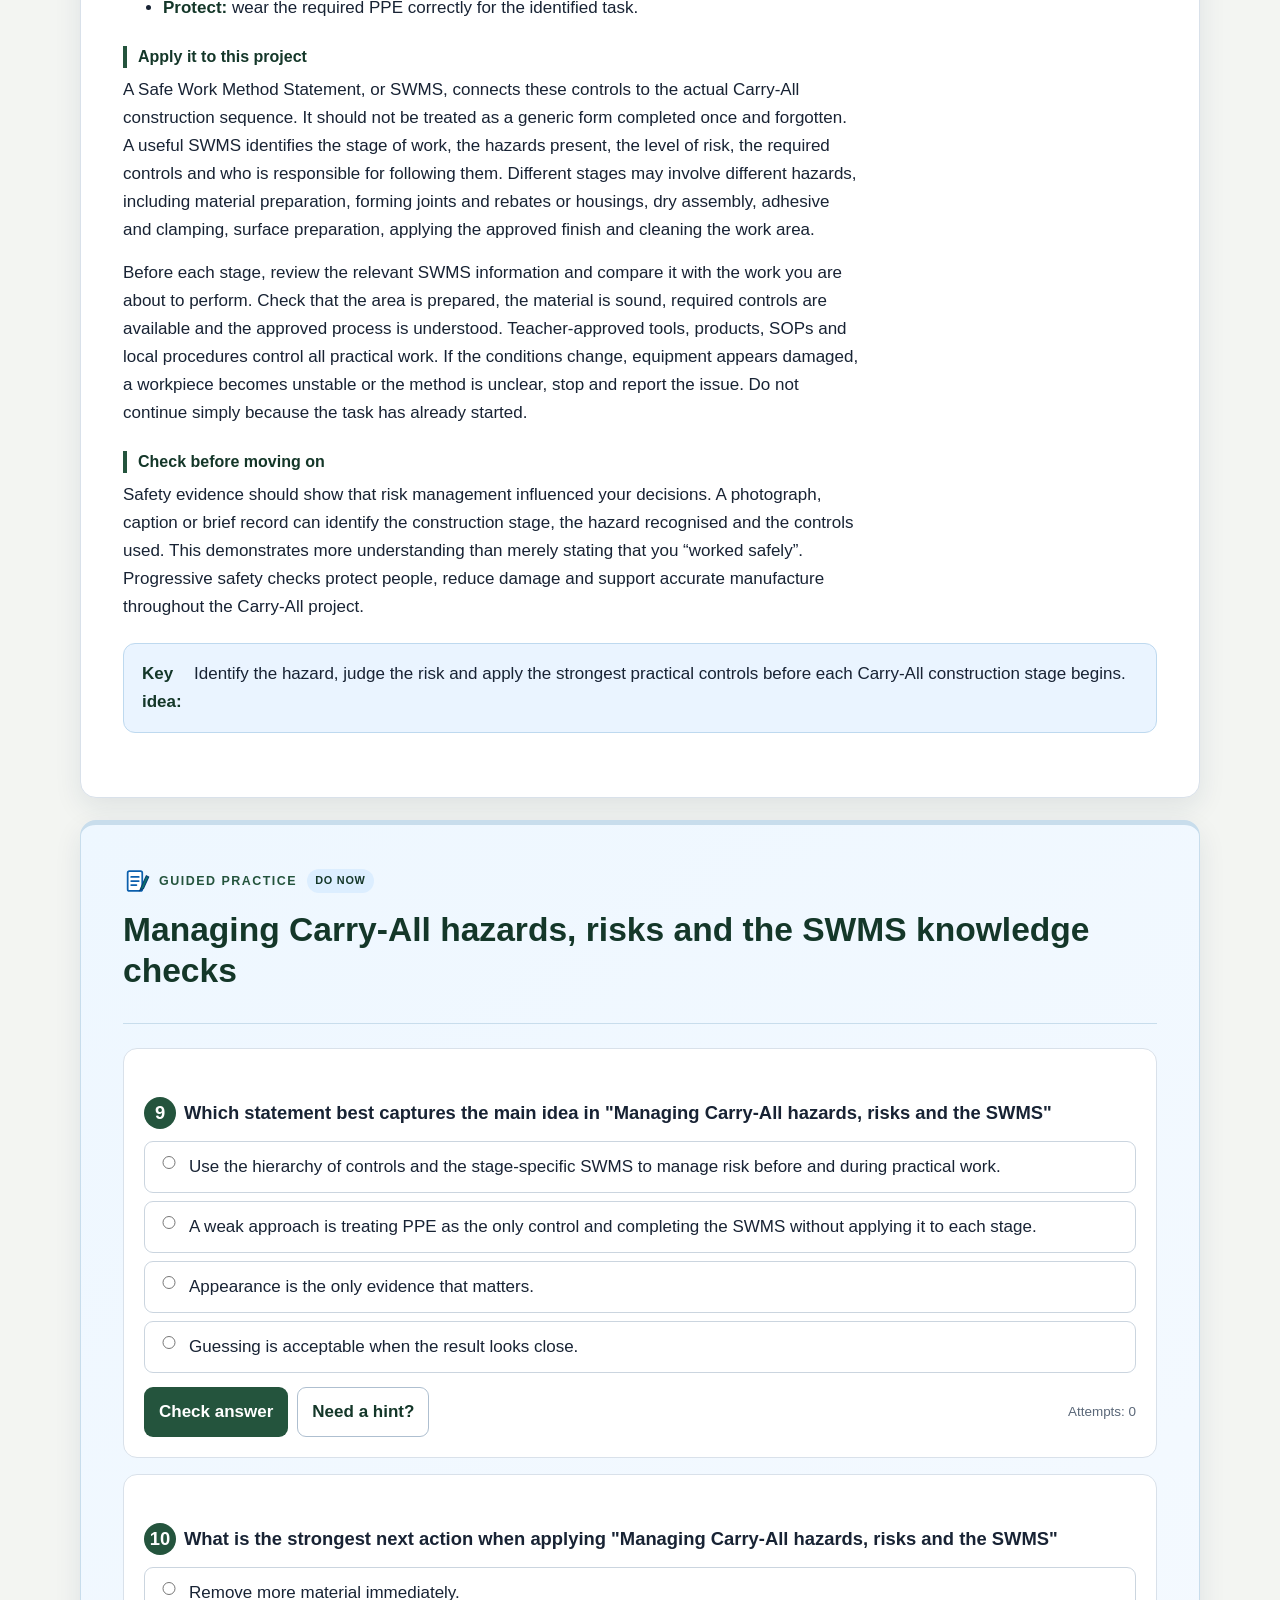
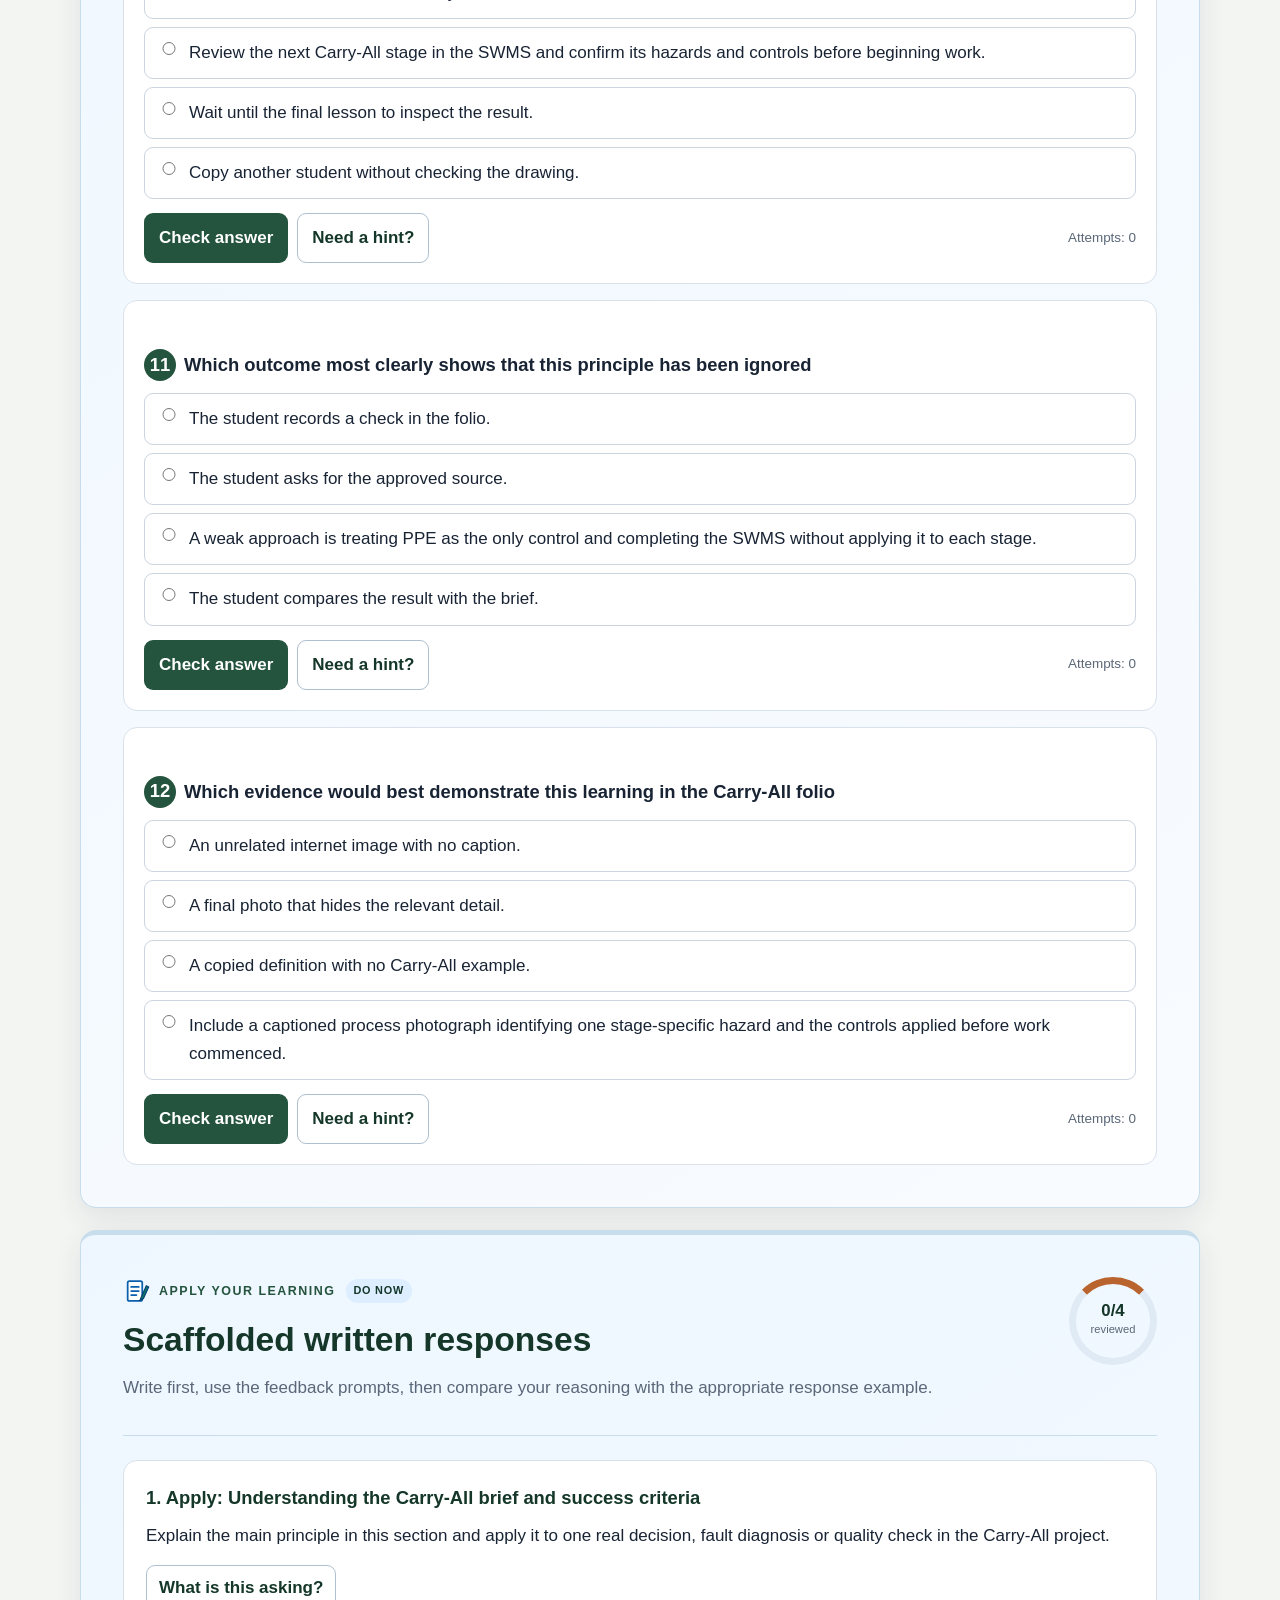
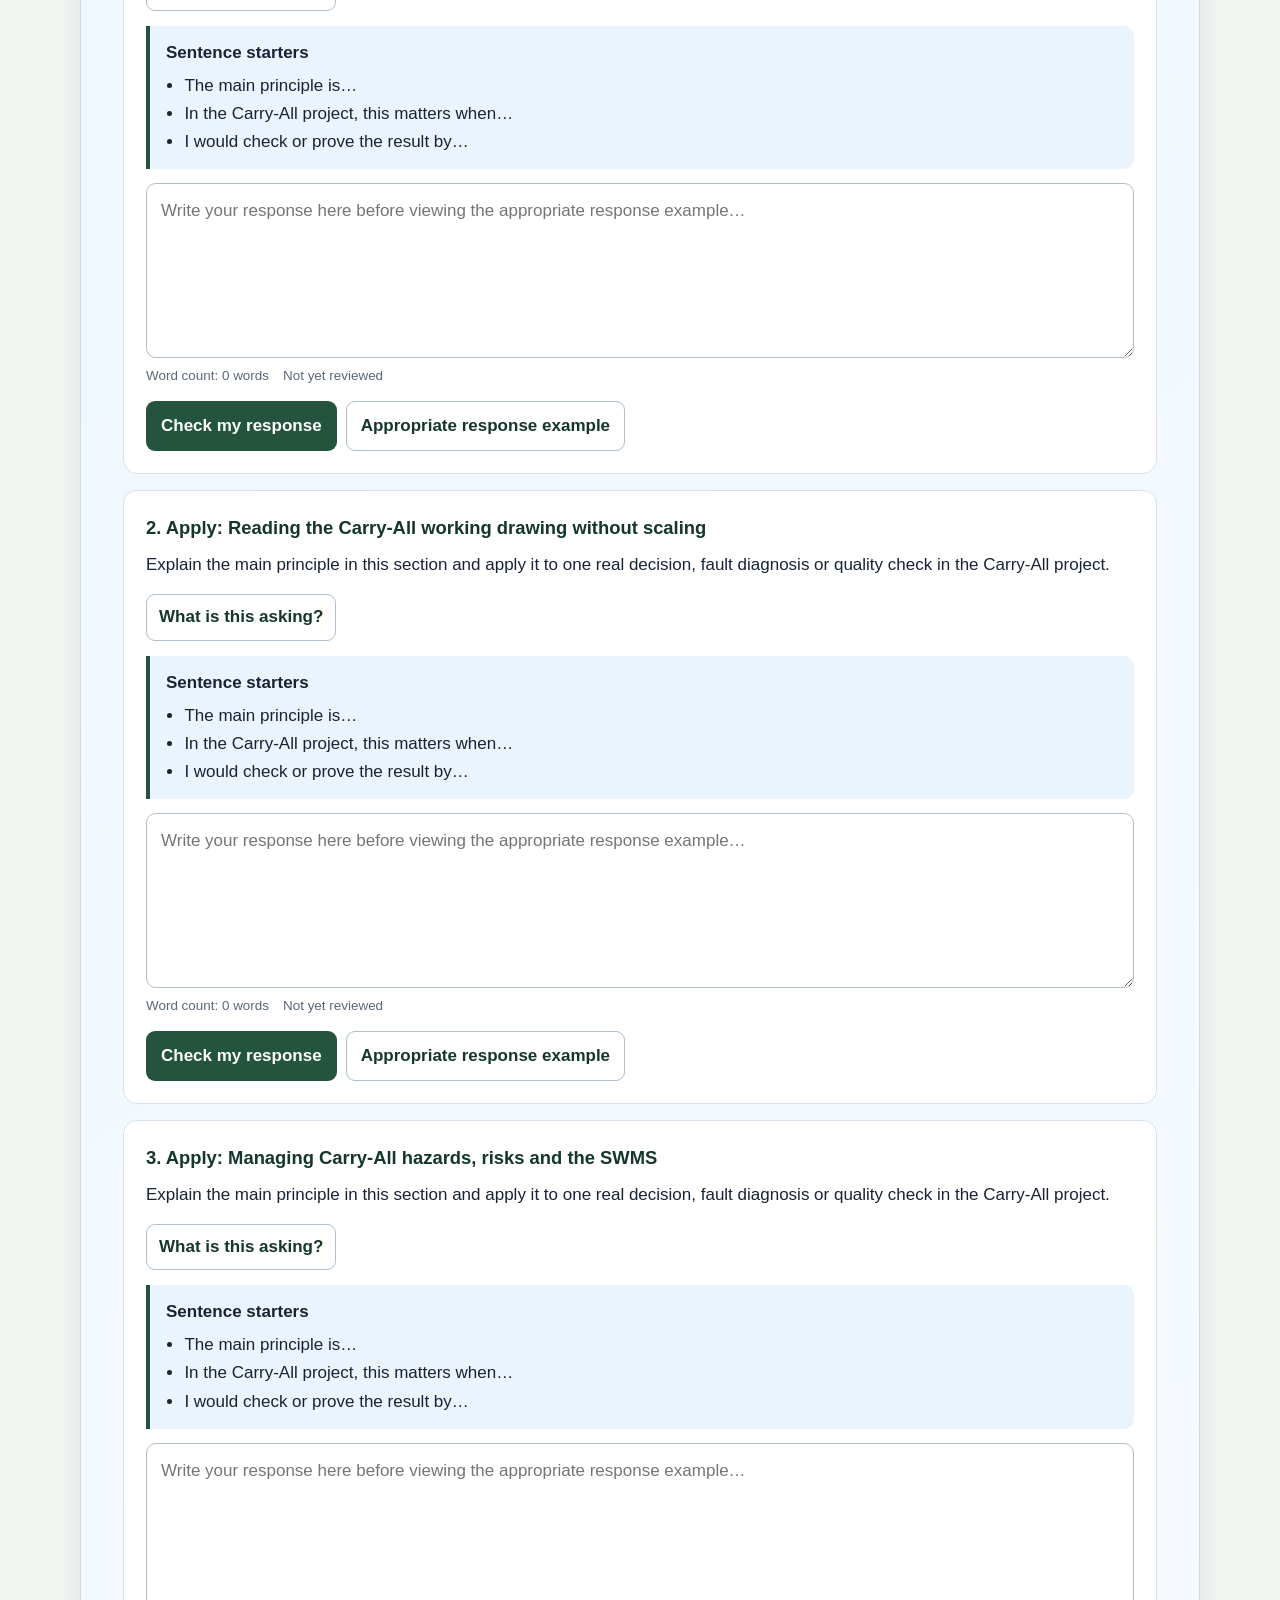
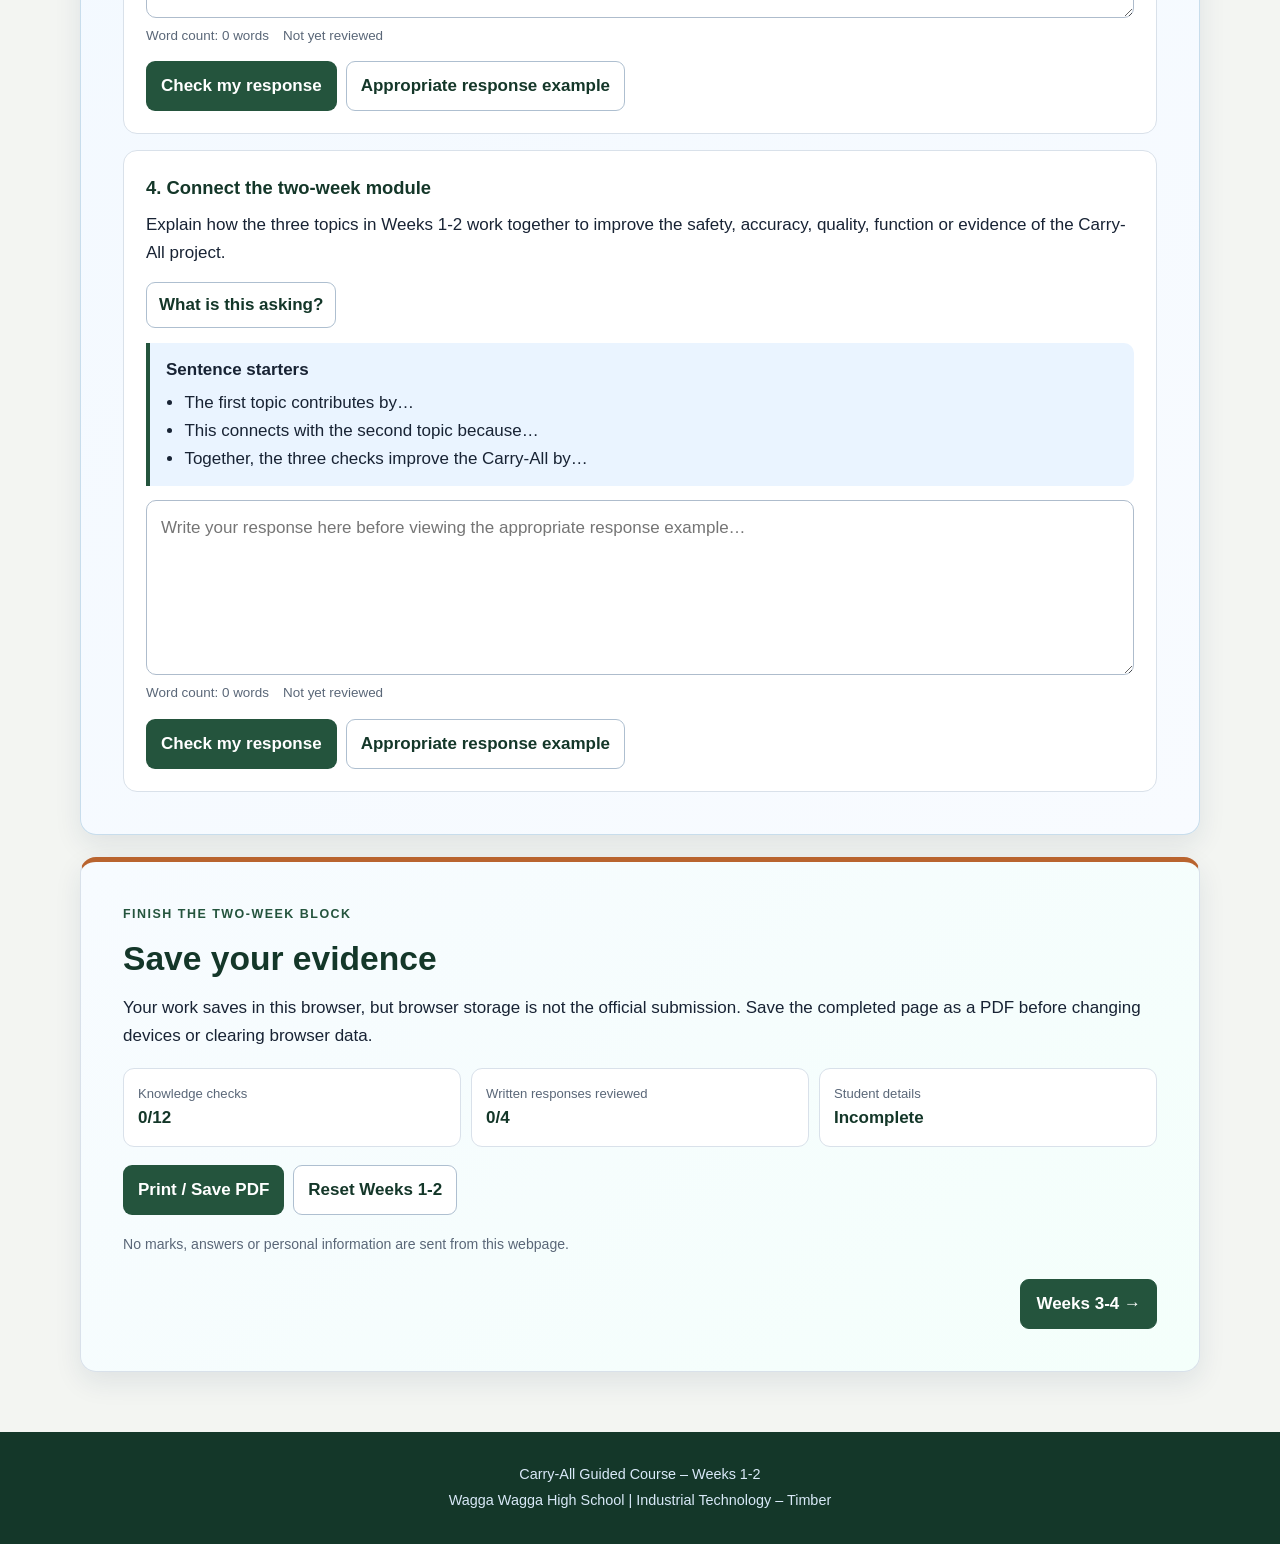
==== commit 585ed39f: "Revert module standardisation" ====
--- a/weeks1-2/index.html
+++ b/weeks1-2/index.html
@@ -5,7 +5,6 @@
   <meta name="description" content="Weeks 1-2 guided learning for the Year 9 Timber Barbecue Carry-All project.">
   <title>Carry-All – Weeks 1-2 Guided Lesson</title>
   <link rel="stylesheet" href="../styles/course.css"><link rel="stylesheet" href="../styles/carry-all-overrides.css">
-  <link rel="stylesheet" href="../module-standard.css?v=20260814">
 </head>
 <body>
   <a class="skip-link" href="#main-content">Skip to lesson</a>
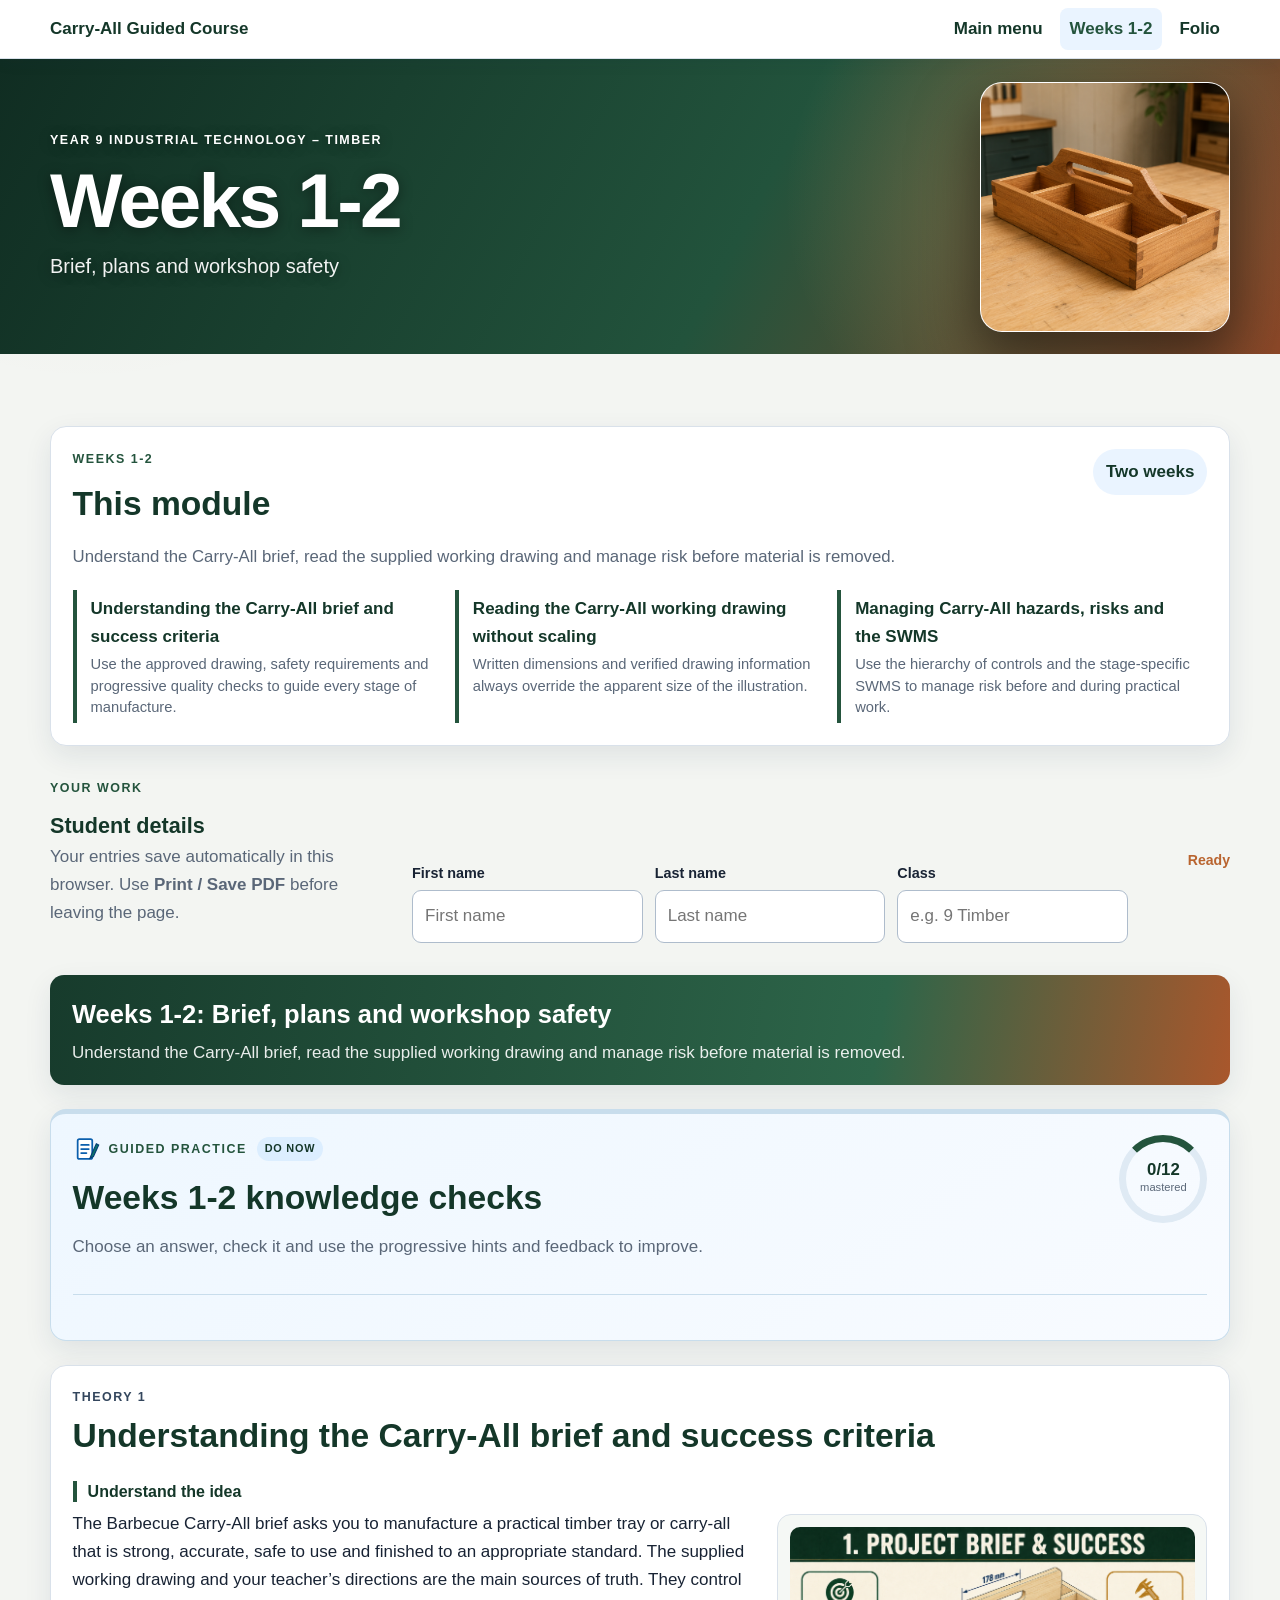
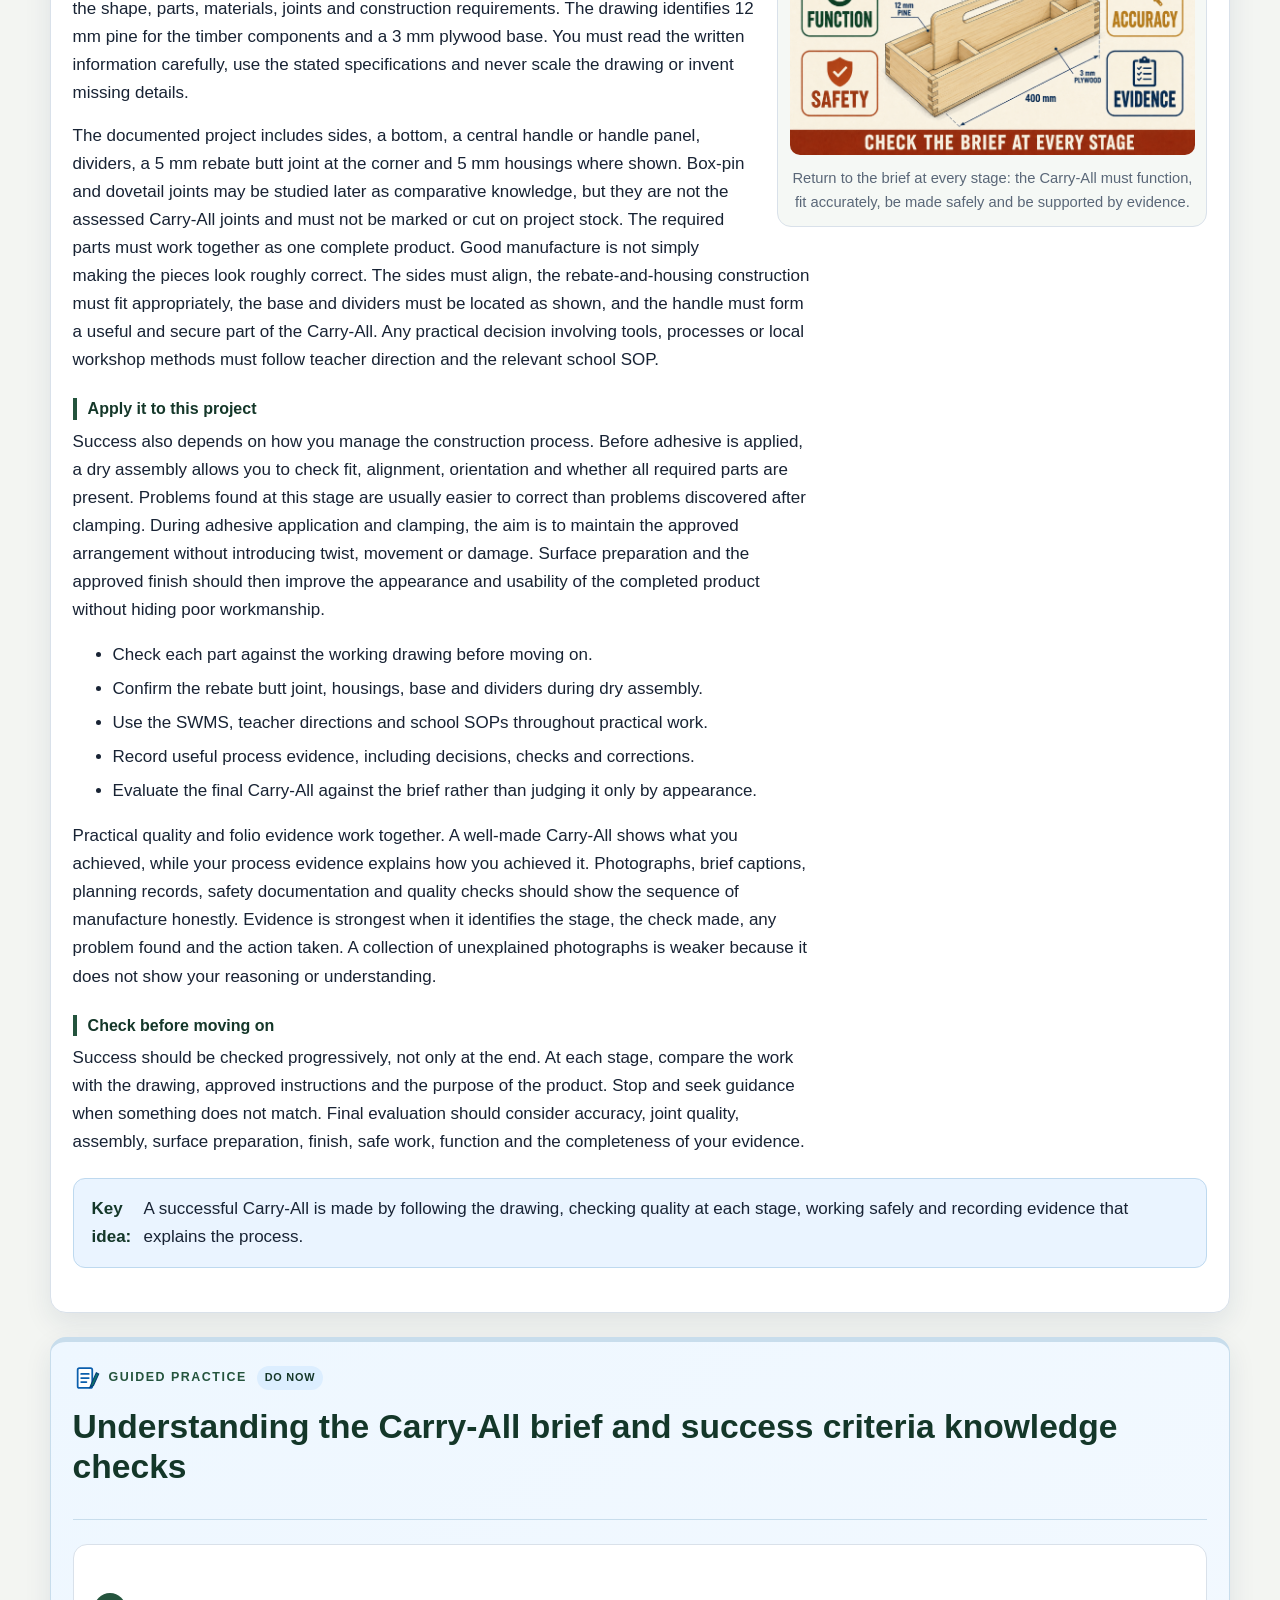
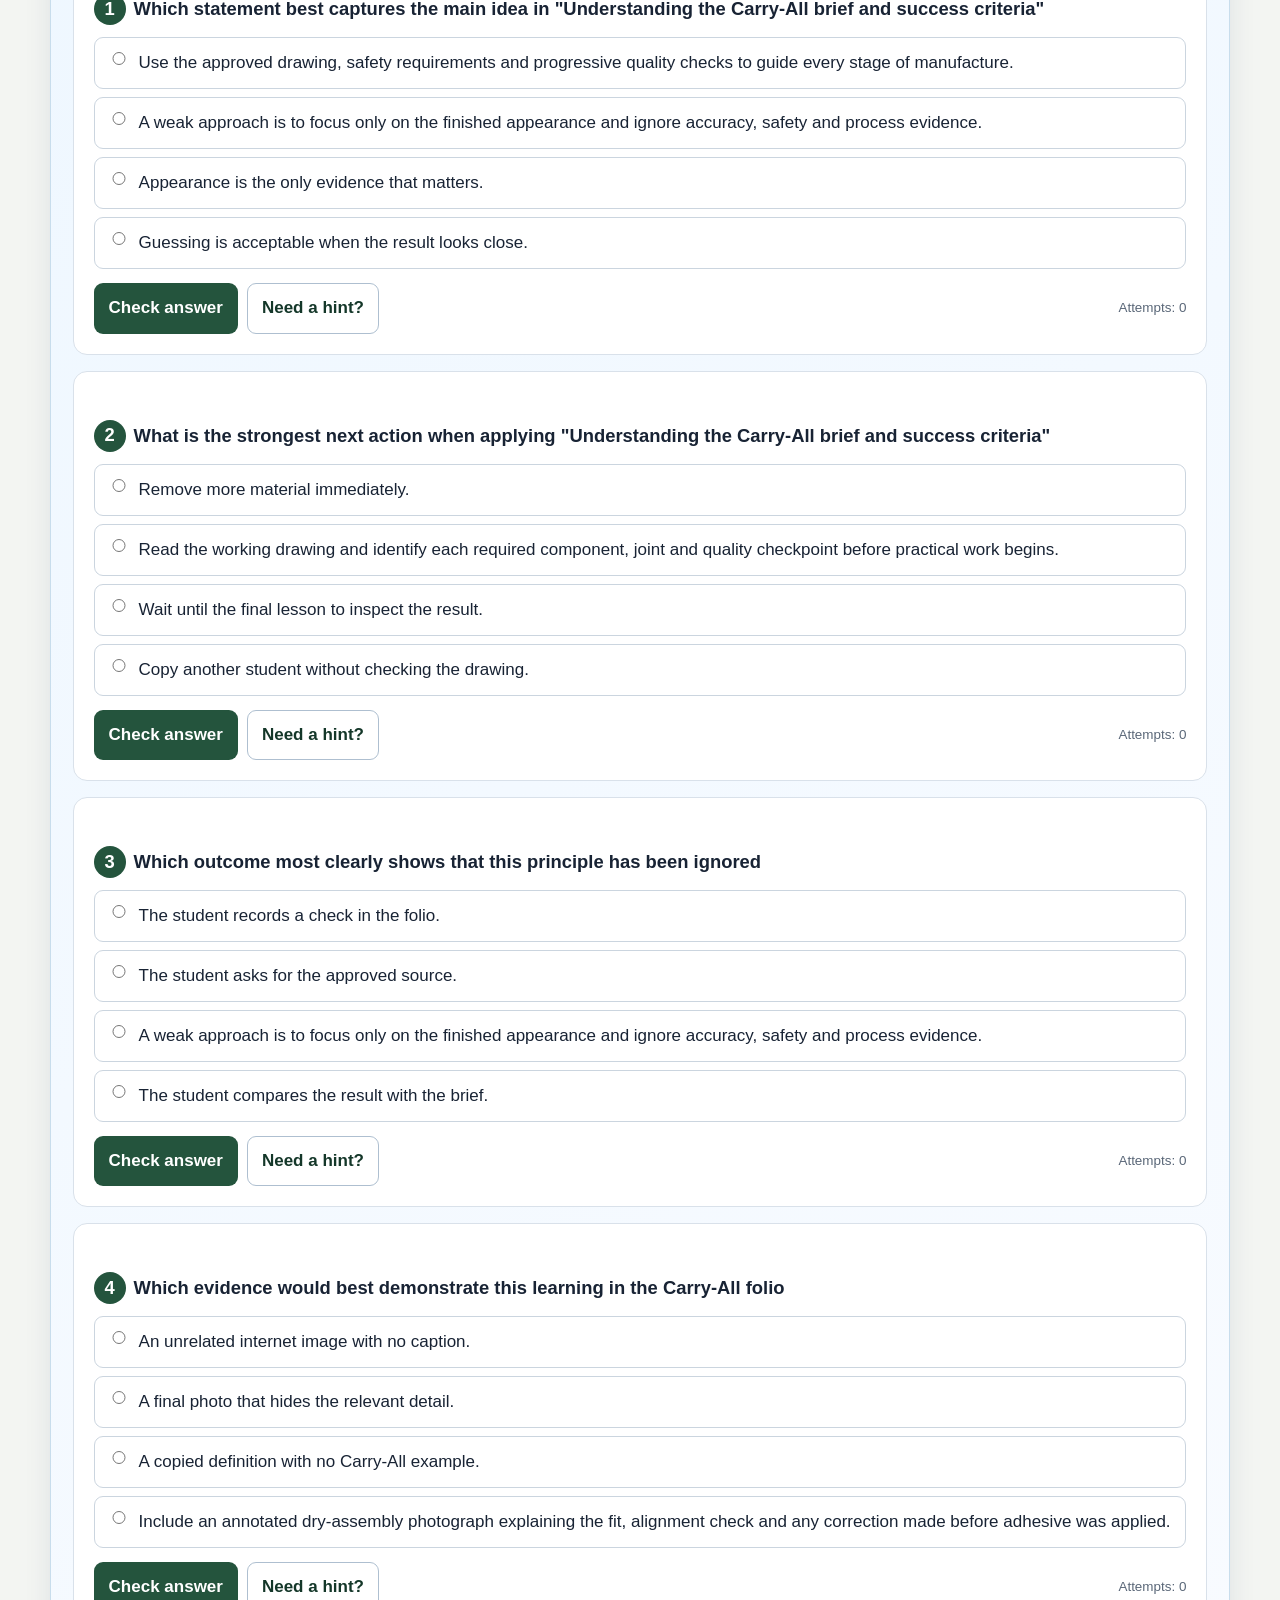
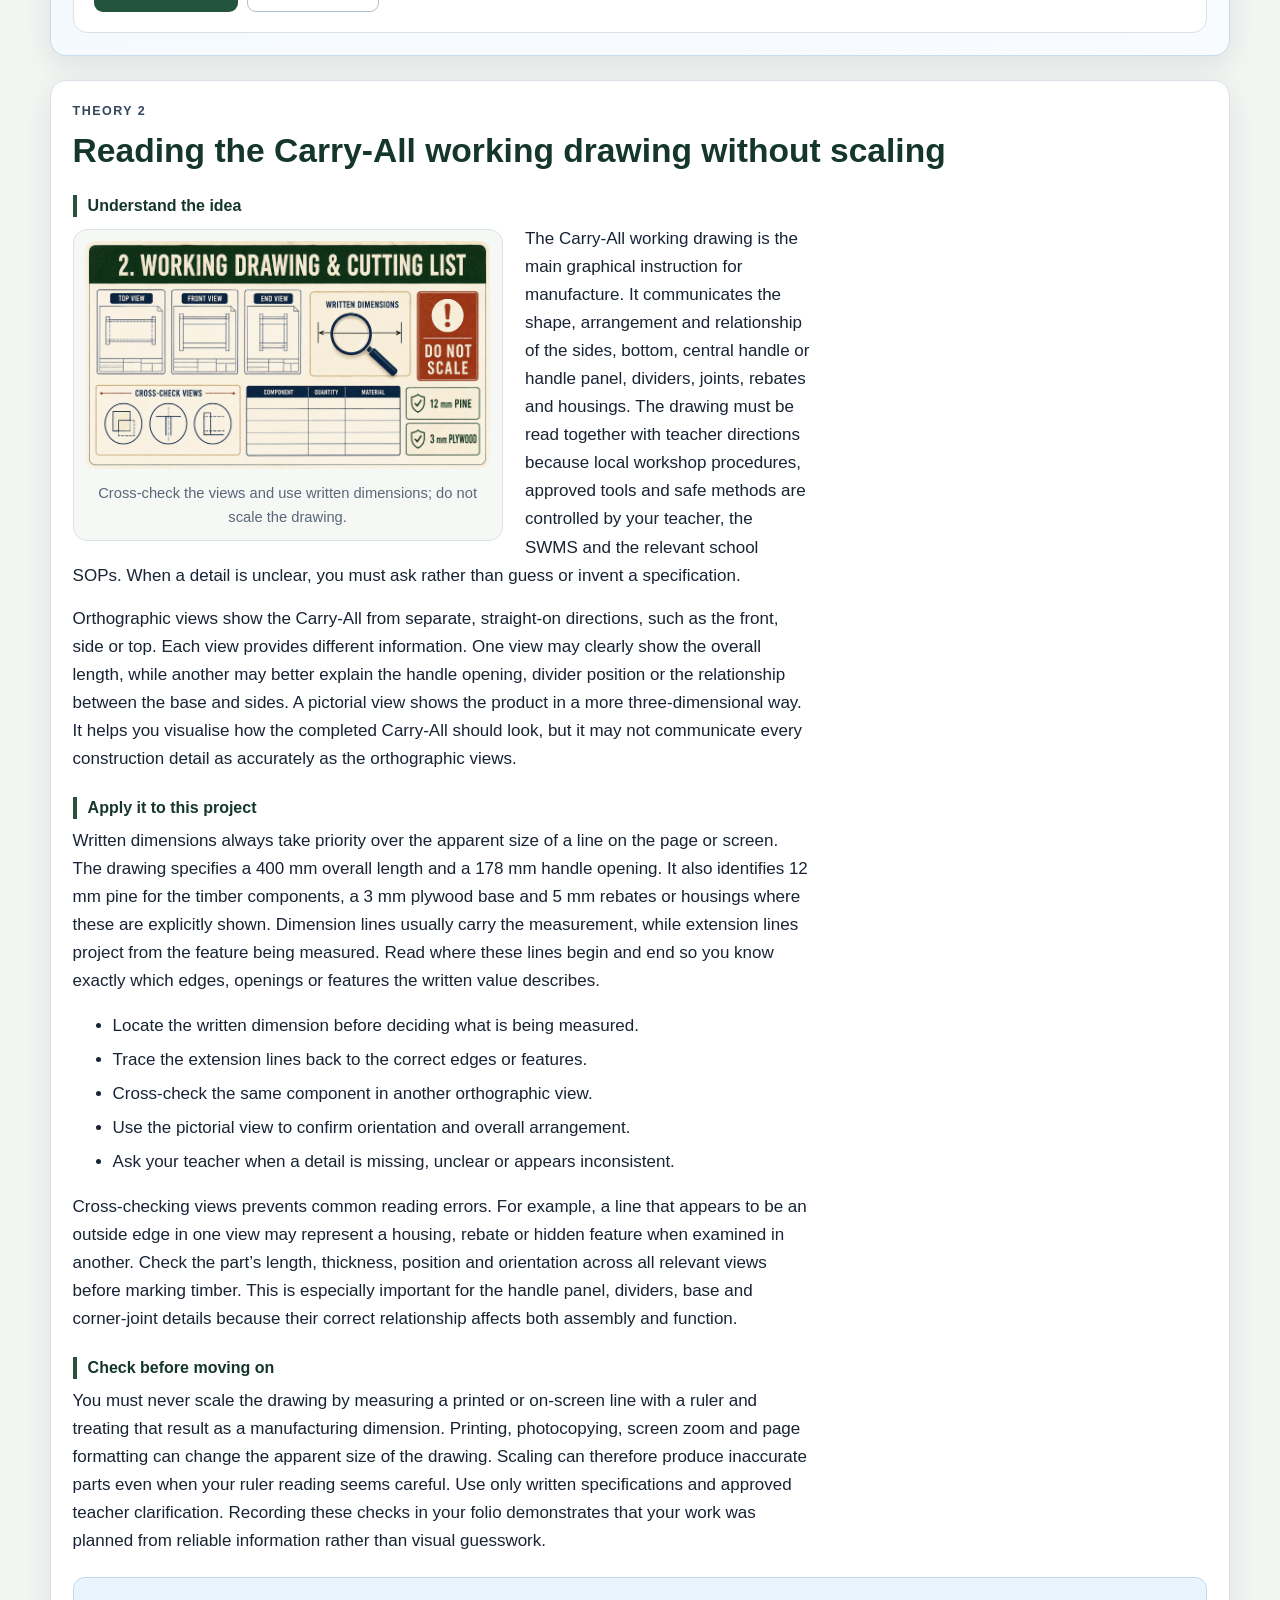
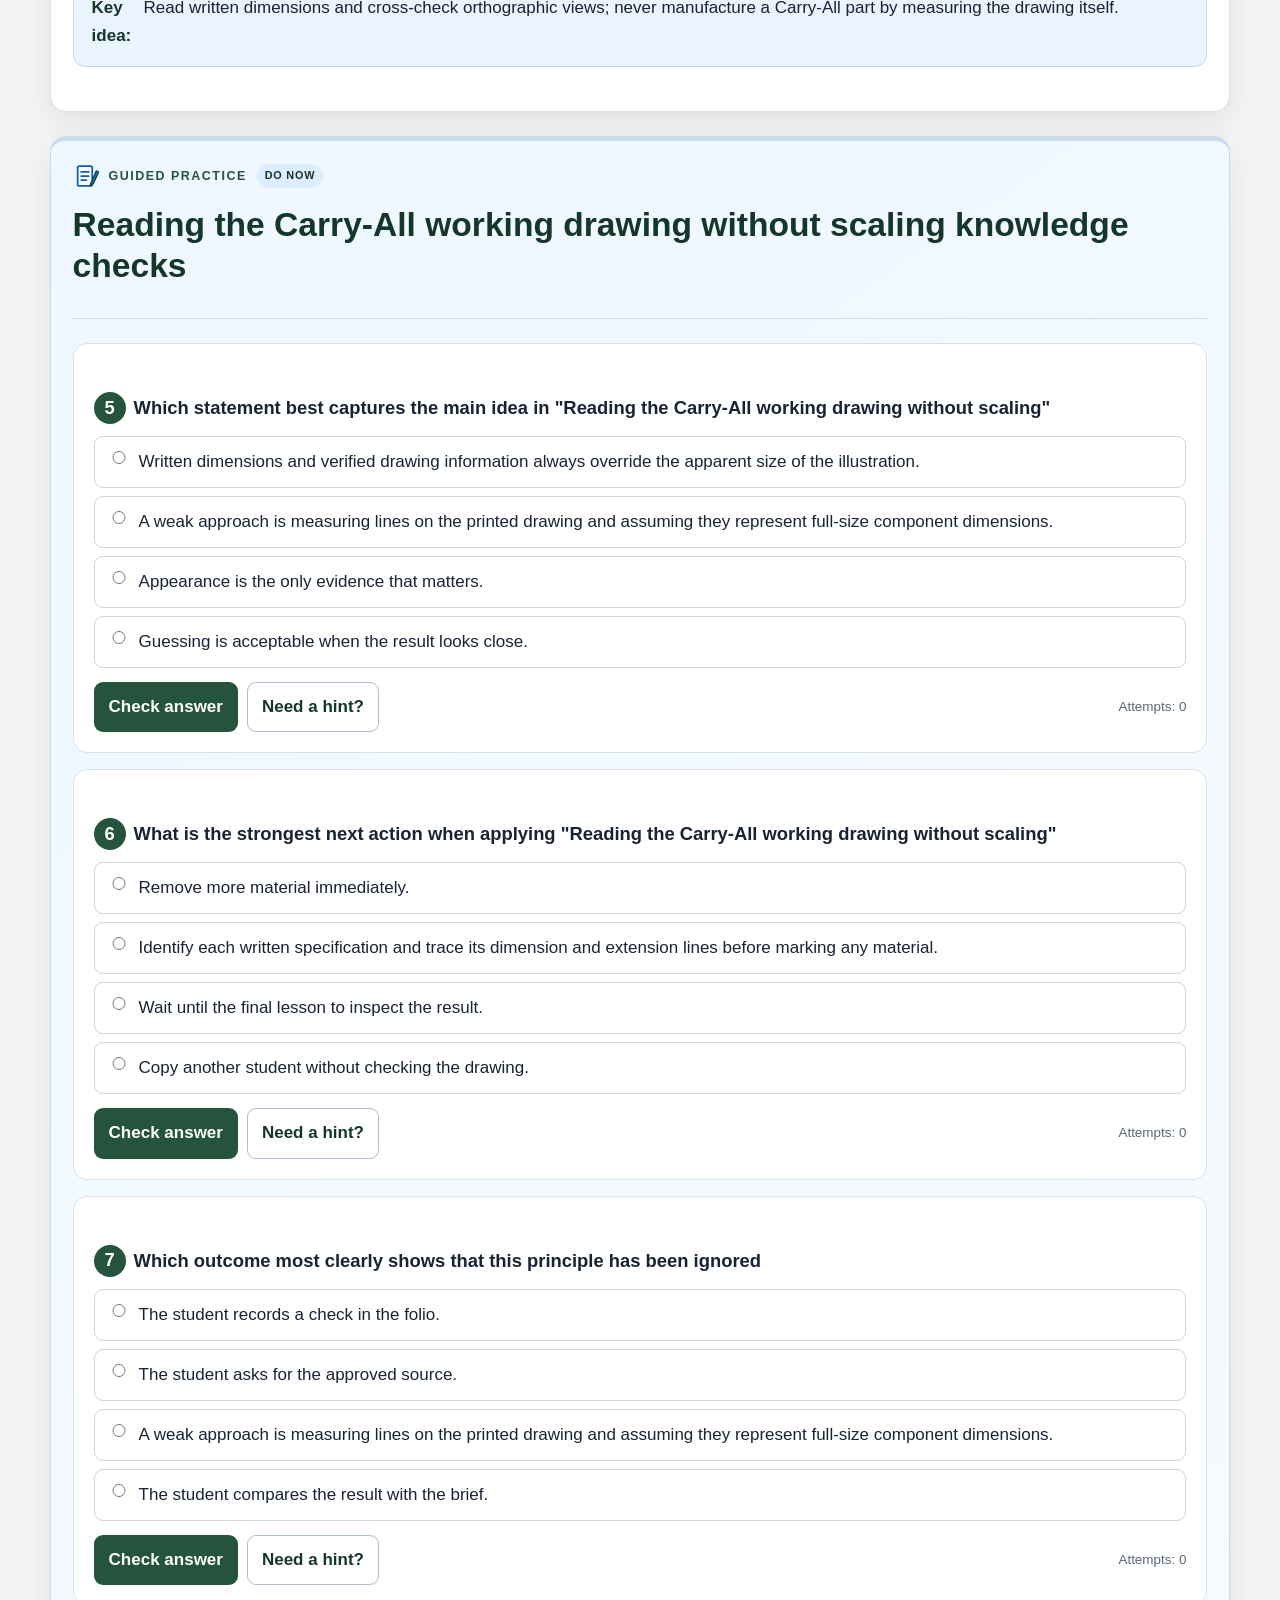
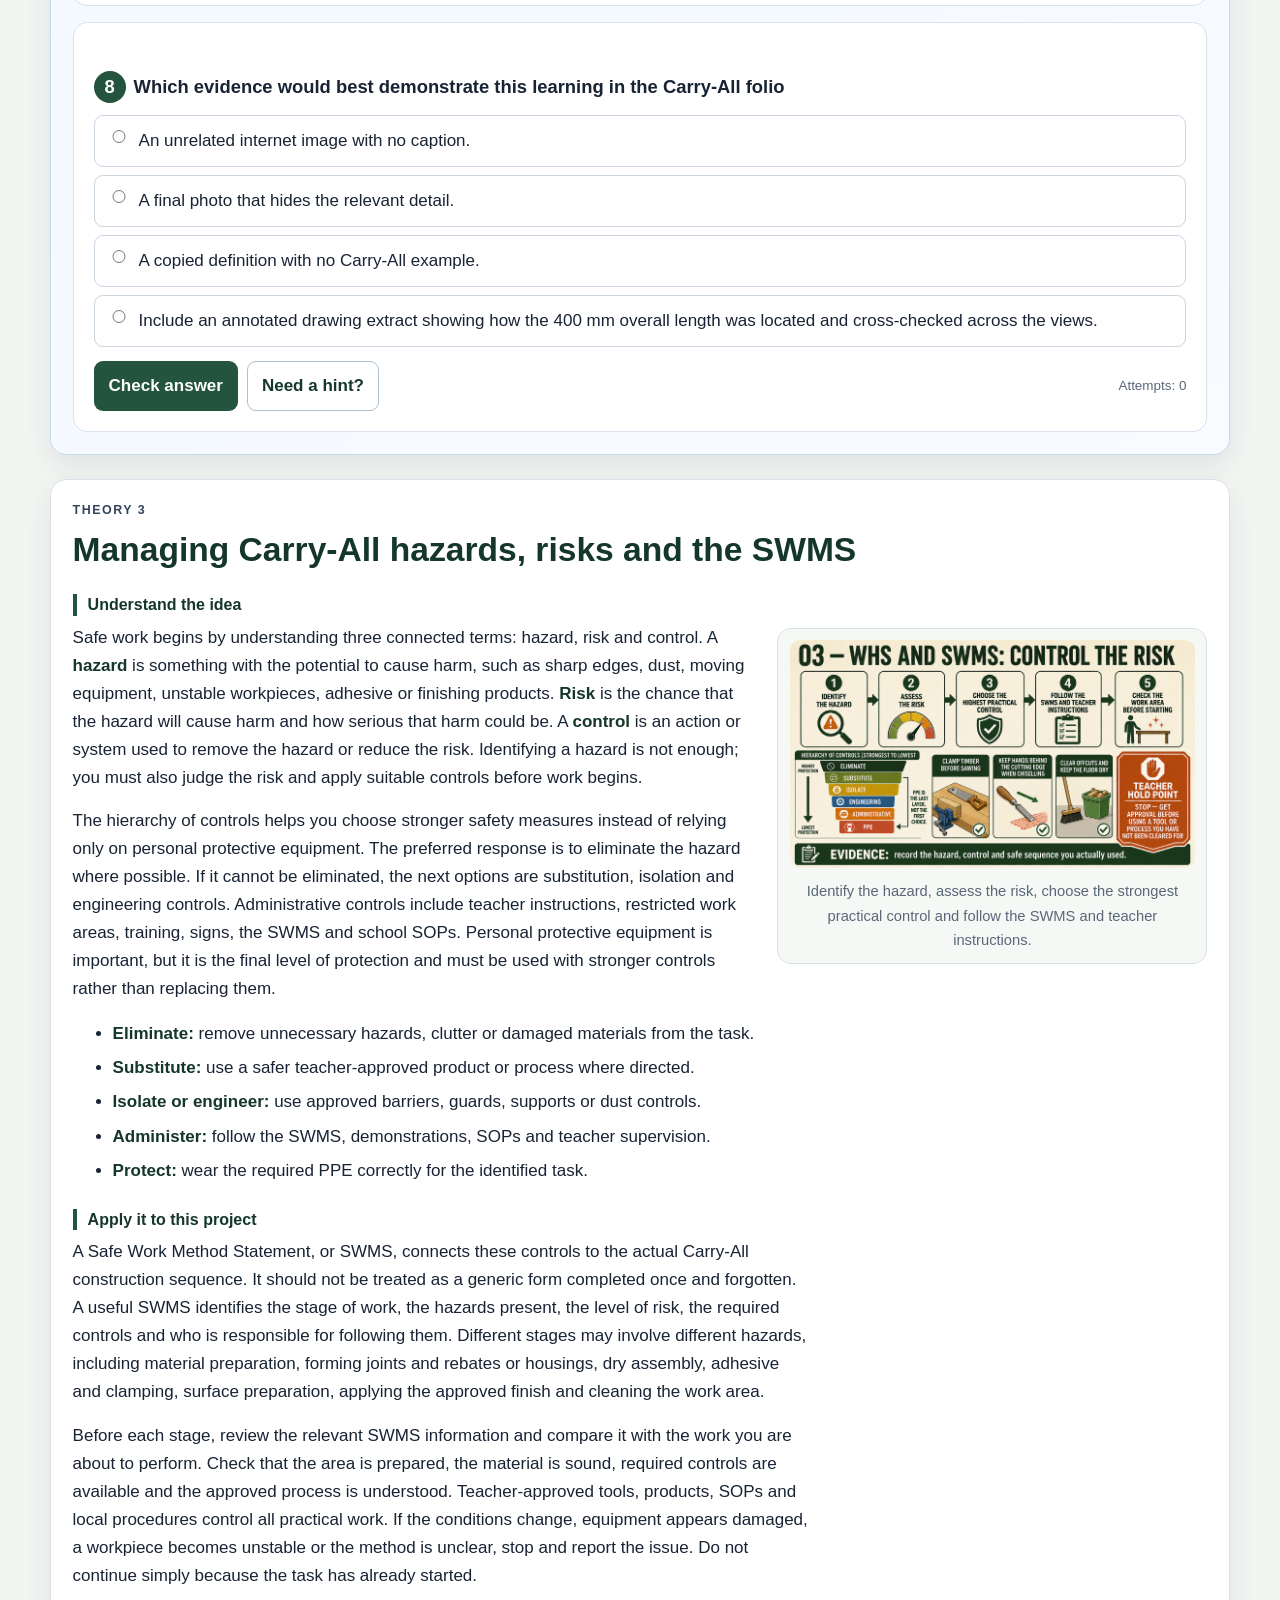
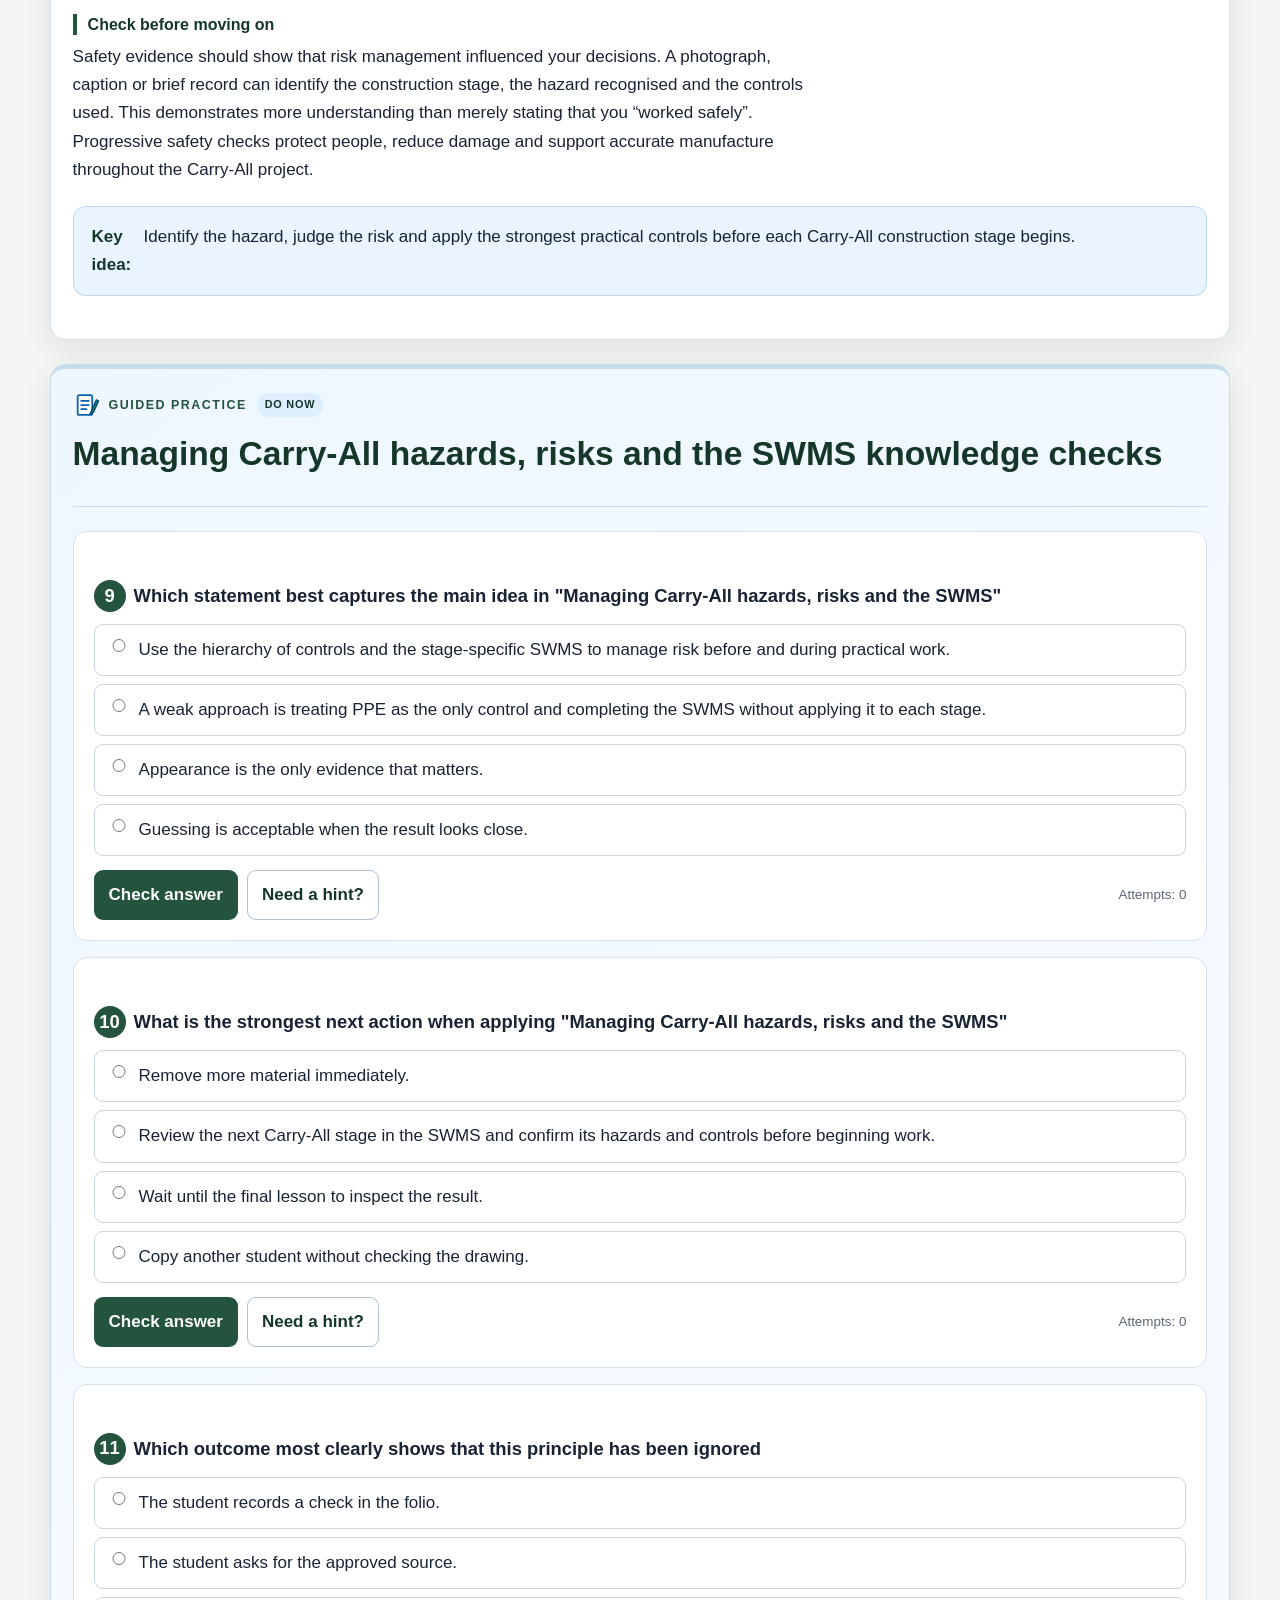
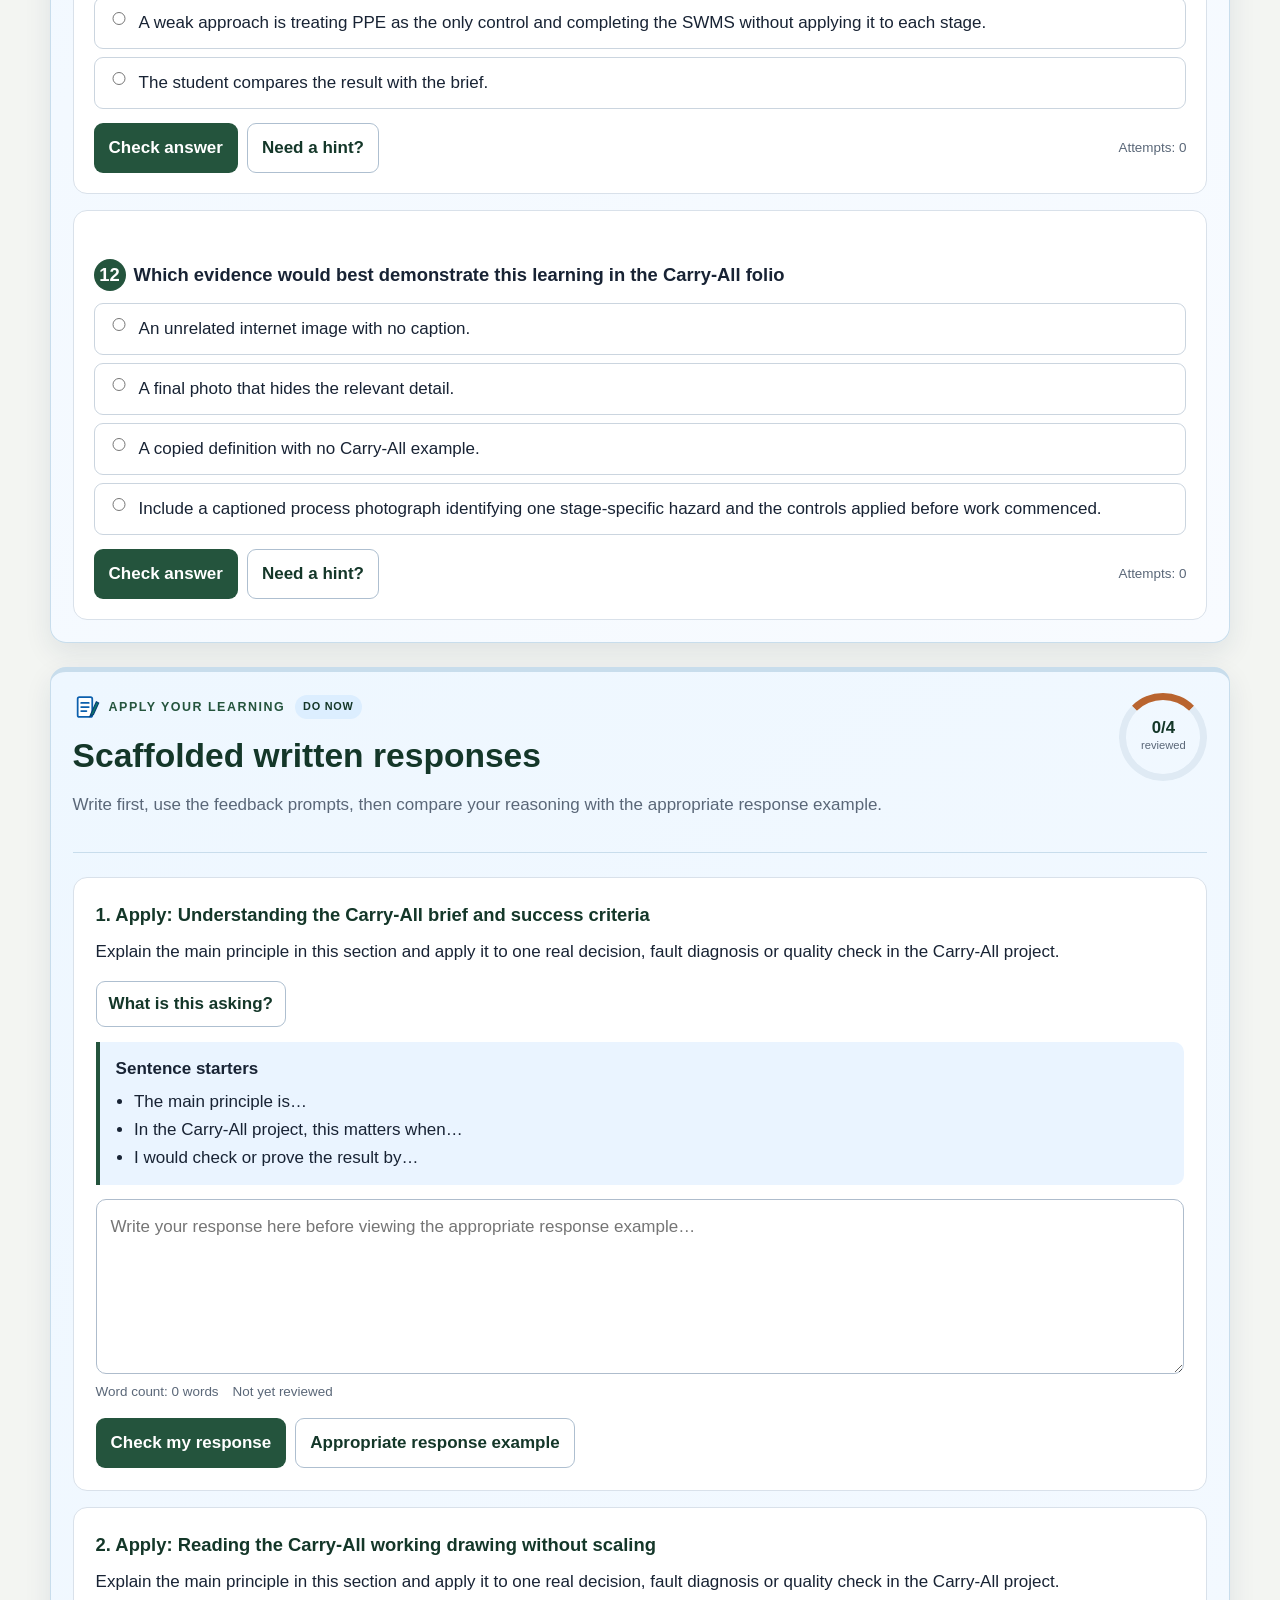
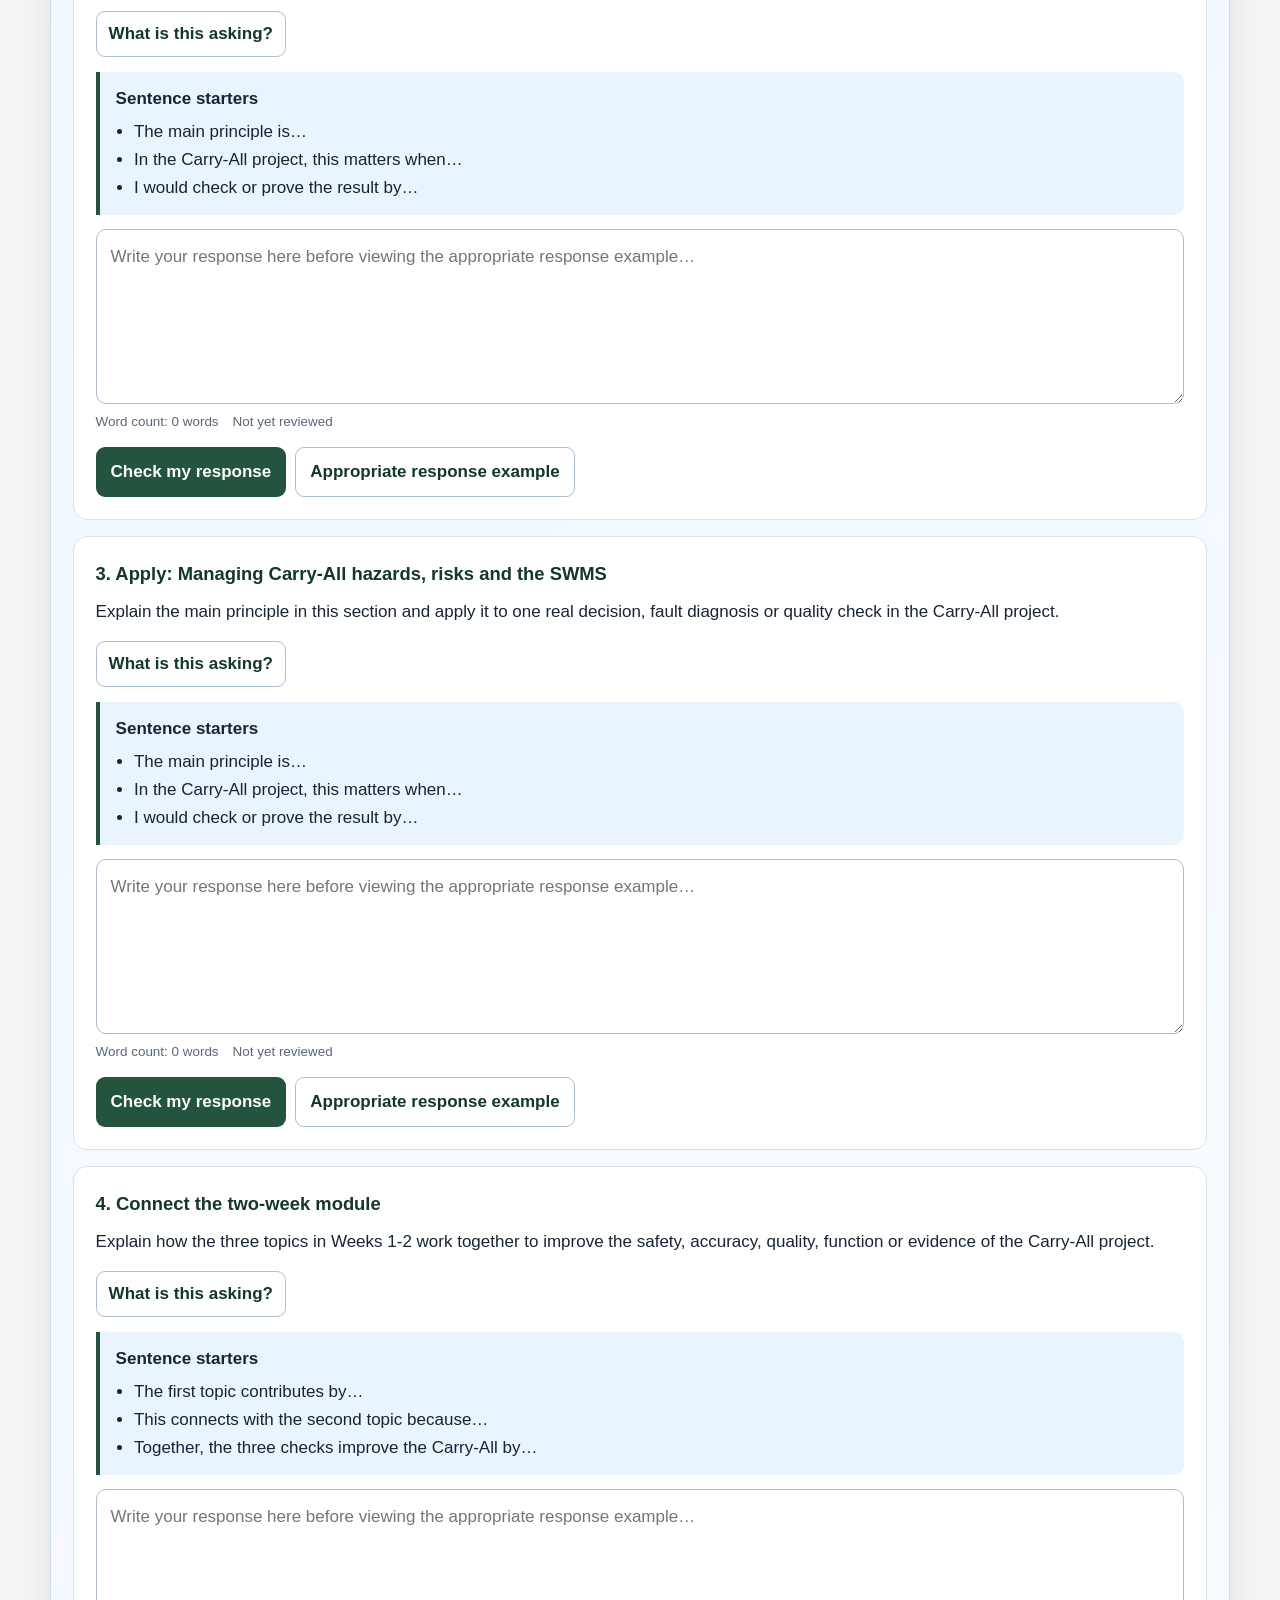
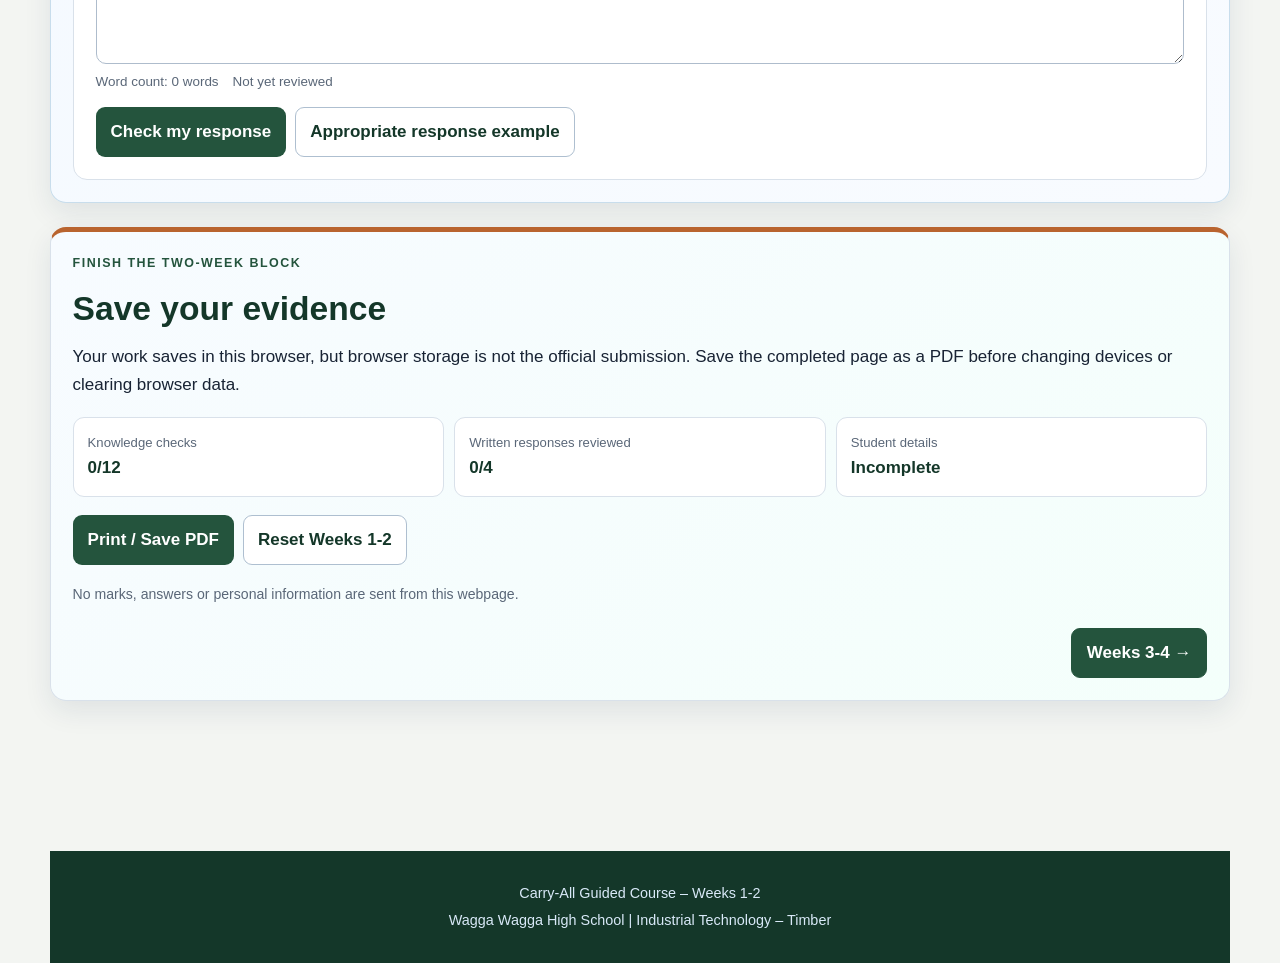
==== commit bcc8e38e: "Align Carry-All module shell" ====
--- a/weeks1-2/index.html
+++ b/weeks1-2/index.html
@@ -5,6 +5,7 @@
   <meta name="description" content="Weeks 1-2 guided learning for the Year 9 Timber Barbecue Carry-All project.">
   <title>Carry-All – Weeks 1-2 Guided Lesson</title>
   <link rel="stylesheet" href="../styles/course.css"><link rel="stylesheet" href="../styles/carry-all-overrides.css">
+  <link rel="stylesheet" href="../styles/timber-module-alignment.css?v=1">
 </head>
 <body>
   <a class="skip-link" href="#main-content">Skip to lesson</a>
@@ -16,8 +17,8 @@
     <p class="eyebrow">Year 9 Industrial Technology – Timber</p><h1>Weeks 1-2</h1><p class="hero-subtitle">Brief, plans and workshop safety</p>
   </div><img class="hero-chair carry-hero-product" src="../assets/carry-all-hero.png" alt="Accurate timber Barbecue Carry-All with a longitudinal handle panel and open dividers"></div></header>
   <main id="main-content">
-    <section class="student-strip card" aria-labelledby="student-details-title"><div><p class="section-kicker">Your work</p><h2 id="student-details-title">Student details</h2><p class="muted">Your entries save automatically in this browser. Use <strong>Print / Save PDF</strong> before leaving the page.</p></div><div class="student-fields"><label><span>First name</span><input id="student-first-name" type="text" autocomplete="given-name" placeholder="First name"></label><label><span>Last name</span><input id="student-last-name" type="text" autocomplete="family-name" placeholder="Last name"></label><label><span>Class</span><input id="student-class" type="text" placeholder="e.g. 9 Timber"></label></div><div id="save-status" class="save-status" role="status" aria-live="polite">Ready</div></section>
     <section class="lesson-overview card"><div class="overview-heading"><div><p class="section-kicker">Weeks 1-2</p><h2>This module</h2></div><div class="time-badge">Two weeks</div></div><p class="module-summary">Understand the Carry-All brief, read the supplied working drawing and manage risk before material is removed.</p><div class="module-focus"><div><strong>Understanding the Carry-All brief and success criteria</strong><span>Use the approved drawing, safety requirements and progressive quality checks to guide every stage of manufacture.</span></div><div><strong>Reading the Carry-All working drawing without scaling</strong><span>Written dimensions and verified drawing information always override the apparent size of the illustration.</span></div><div><strong>Managing Carry-All hazards, risks and the SWMS</strong><span>Use the hierarchy of controls and the stage-specific SWMS to manage risk before and during practical work.</span></div></div></section>
+<section class="student-strip card" aria-labelledby="student-details-title"><div><p class="section-kicker">Your work</p><h2 id="student-details-title">Student details</h2><p class="muted">Your entries save automatically in this browser. Use <strong>Print / Save PDF</strong> before leaving the page.</p></div><div class="student-fields"><label><span>First name</span><input id="student-first-name" type="text" autocomplete="given-name" placeholder="First name"></label><label><span>Last name</span><input id="student-last-name" type="text" autocomplete="family-name" placeholder="Last name"></label><label><span>Class</span><input id="student-class" type="text" placeholder="e.g. 9 Timber"></label></div><div id="save-status" class="save-status" role="status" aria-live="polite">Ready</div></section>
     <nav class="lesson-nav card screen-only" aria-label="Weeks 1-2 lesson sections"><a href="#theory-1">Understanding the Carry-All brief and success criteria</a><a href="#theory-2">Reading the Carry-All working drawing without scaling</a><a href="#theory-3">Managing Carry-All hazards, risks and the SWMS</a><a href="#knowledge-checks">Guided checks</a><a href="#written-application">Written responses</a></nav>
     <div class="part-banner"><h2>Weeks 1-2: Brief, plans and workshop safety</h2><p>Understand the Carry-All brief, read the supplied working drawing and manage risk before material is removed.</p></div>
     <section class="card textbook-section" id="theory-1">
--- a/styles/timber-module-alignment.css
+++ b/styles/timber-module-alignment.css
@@ -0,0 +1,110 @@
+:root {
+  --timber-gutter: 36px;
+}
+
+.course-bar-inner,
+.lesson-hero .hero-inner,
+main#main-content,
+footer {
+  width: min(calc(100% - (var(--timber-gutter) * 2)), 1180px);
+  max-width: 1180px;
+  margin-inline: auto;
+}
+
+.lesson-hero {
+  min-height: 295px;
+  display: grid;
+  align-items: center;
+}
+
+.lesson-hero .hero-inner {
+  min-height: 295px;
+}
+
+.lesson-hero h1 {
+  font-size: 4.8rem;
+  line-height: 1.15;
+  letter-spacing: -0.035em;
+}
+
+.lesson-hero + main,
+main#main-content {
+  margin-top: 0;
+}
+
+main#main-content {
+  padding: 72px 0 90px;
+}
+
+main#main-content > * {
+  margin-block: 0;
+}
+
+main#main-content > * + * {
+  margin-top: 24px;
+}
+
+.card,
+.textbook-section,
+.activity-section,
+.completion-card {
+  padding: 21.6px;
+  border-radius: 16px;
+}
+
+.lesson-overview {
+  min-height: 260px;
+}
+
+.student-strip.card {
+  display: grid;
+  grid-template-columns: minmax(220px, 0.85fr) minmax(0, 1.8fr) auto;
+  gap: 24px;
+  align-items: end;
+  padding: 8px 0;
+  border: 0;
+  border-radius: 0;
+  background: transparent;
+  box-shadow: none;
+}
+
+.student-fields {
+  grid-template-columns: repeat(3, minmax(0, 1fr));
+}
+
+@media (max-width: 680px) {
+  :root {
+    --timber-gutter: 32px;
+  }
+
+  .lesson-hero,
+  .lesson-hero .hero-inner {
+    min-height: 295px;
+  }
+
+  .lesson-hero h1 {
+    font-size: 2.5rem;
+    line-height: 1.15;
+  }
+
+  main#main-content {
+    padding-top: 48px;
+  }
+
+  .card,
+  .textbook-section,
+  .activity-section,
+  .completion-card {
+    padding: 21px 18px;
+  }
+
+  .student-strip.card {
+    grid-template-columns: 1fr;
+    padding-inline: 0;
+  }
+
+  .student-fields {
+    grid-template-columns: 1fr;
+  }
+}
+
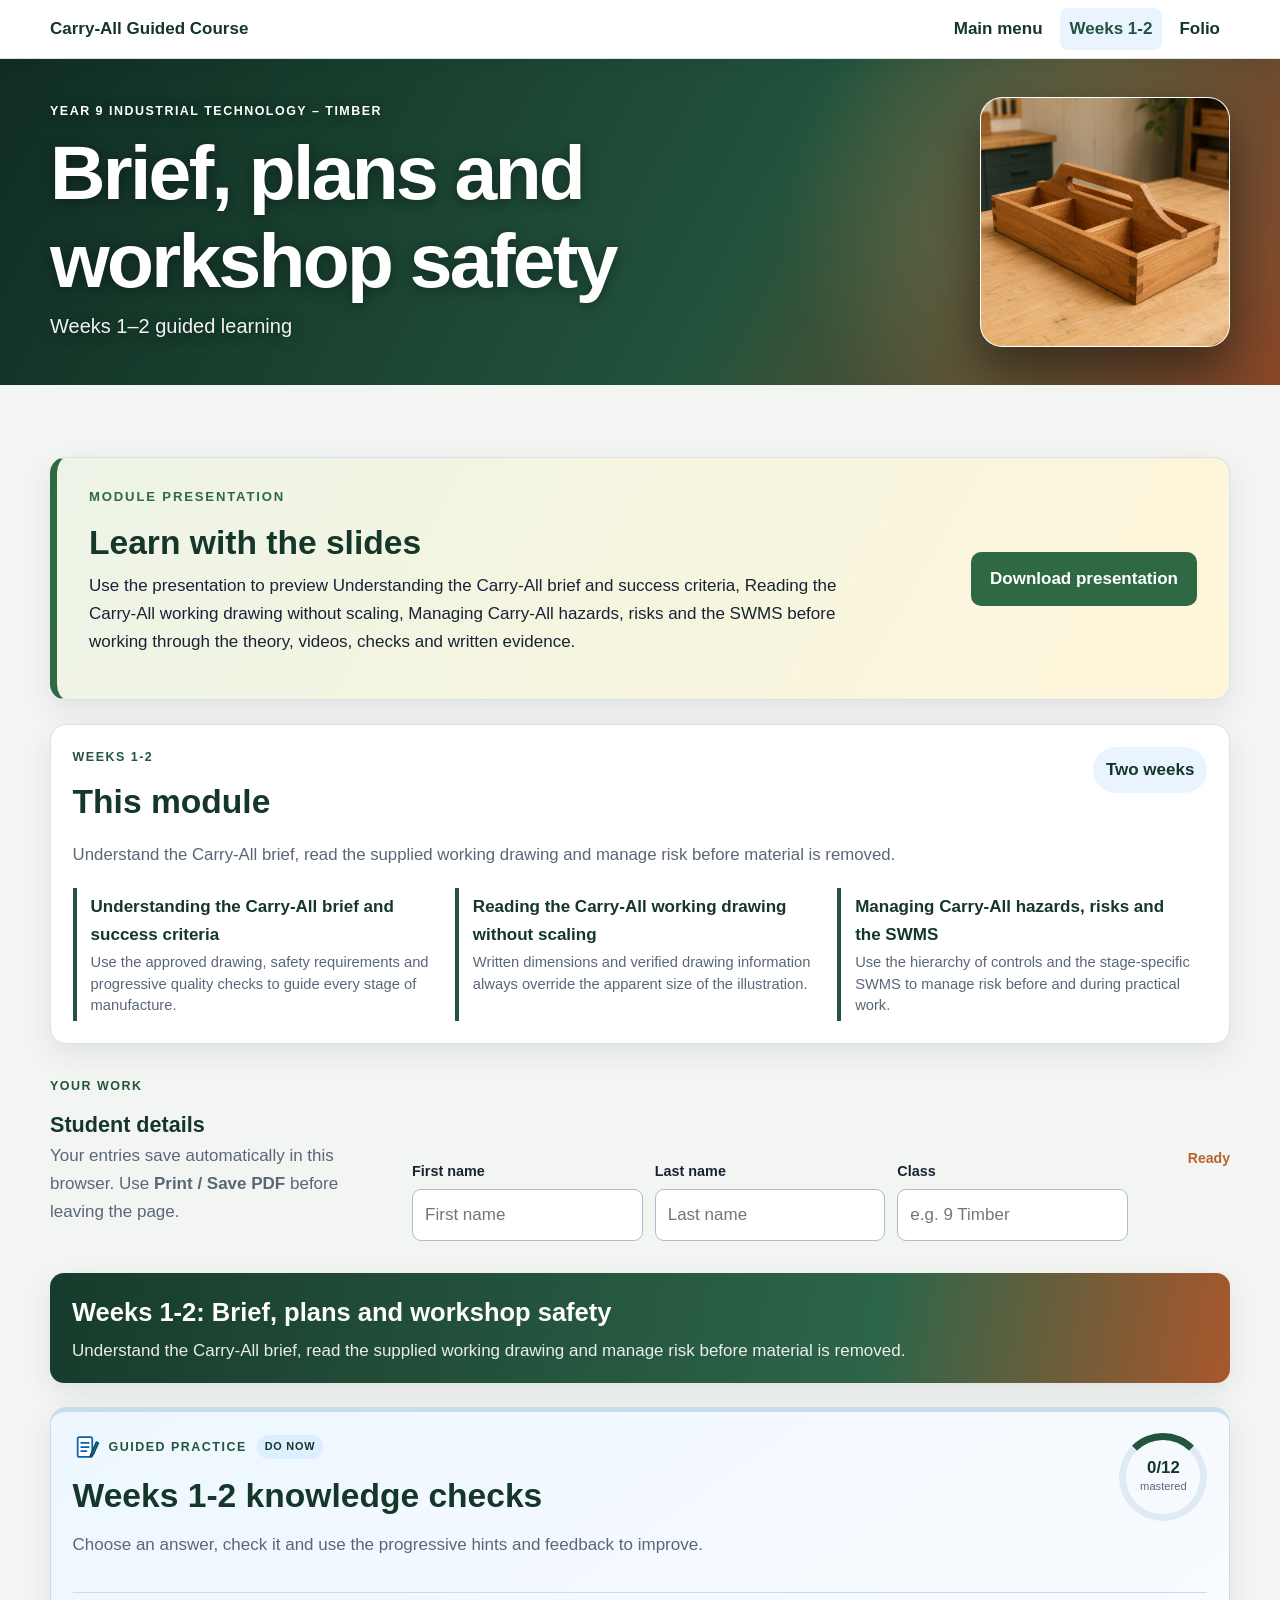
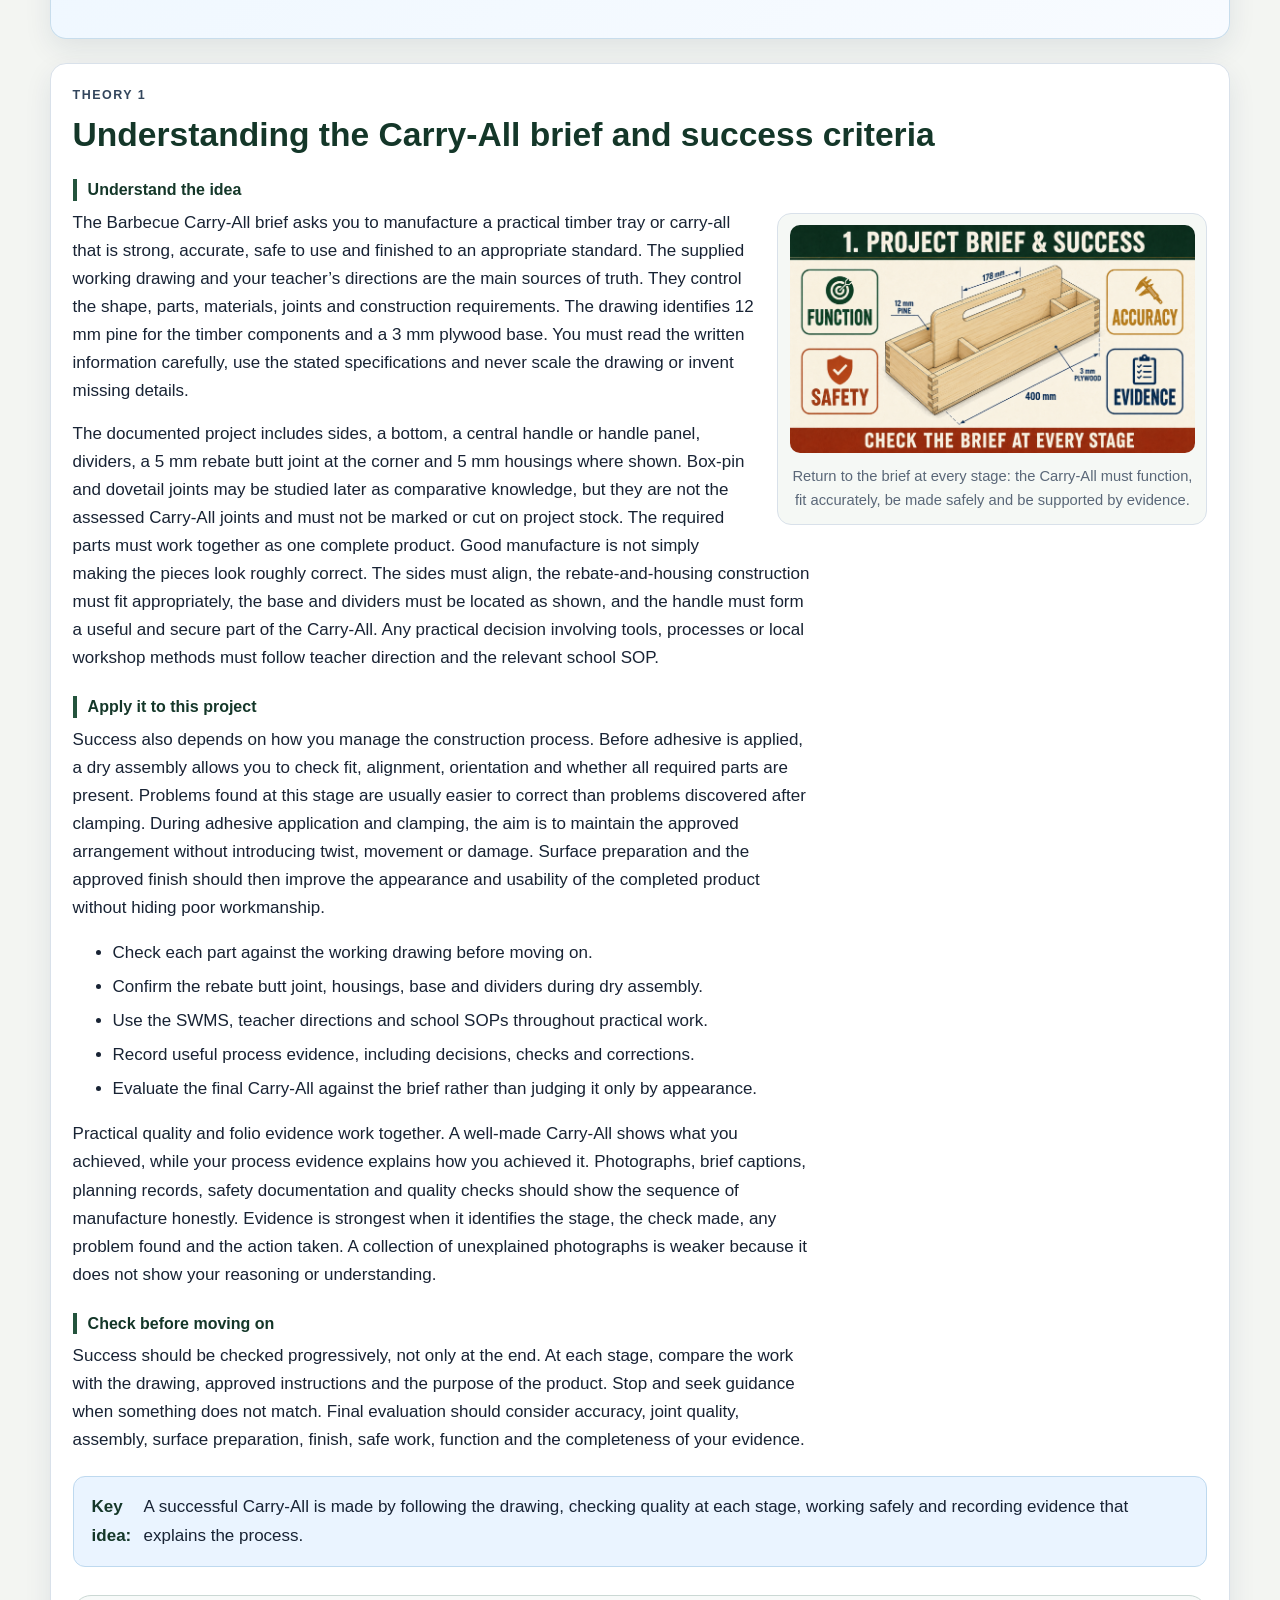
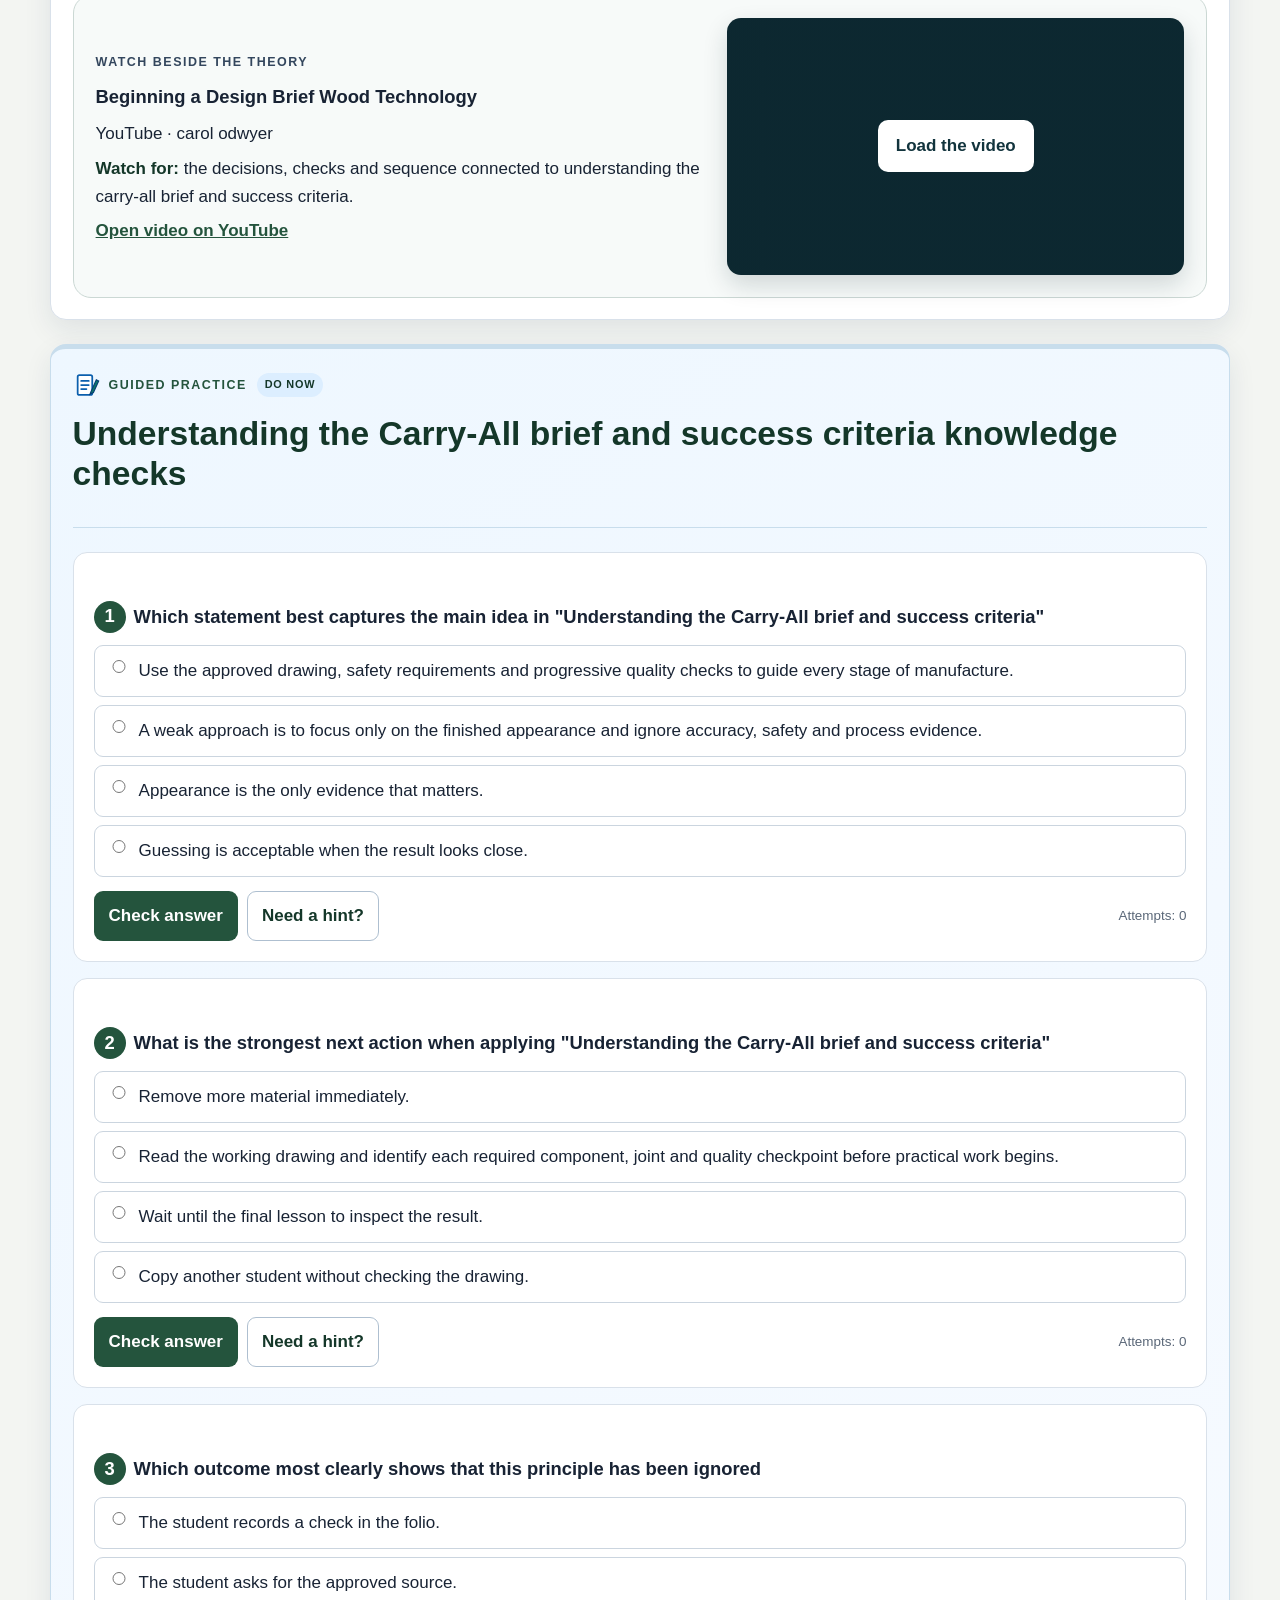
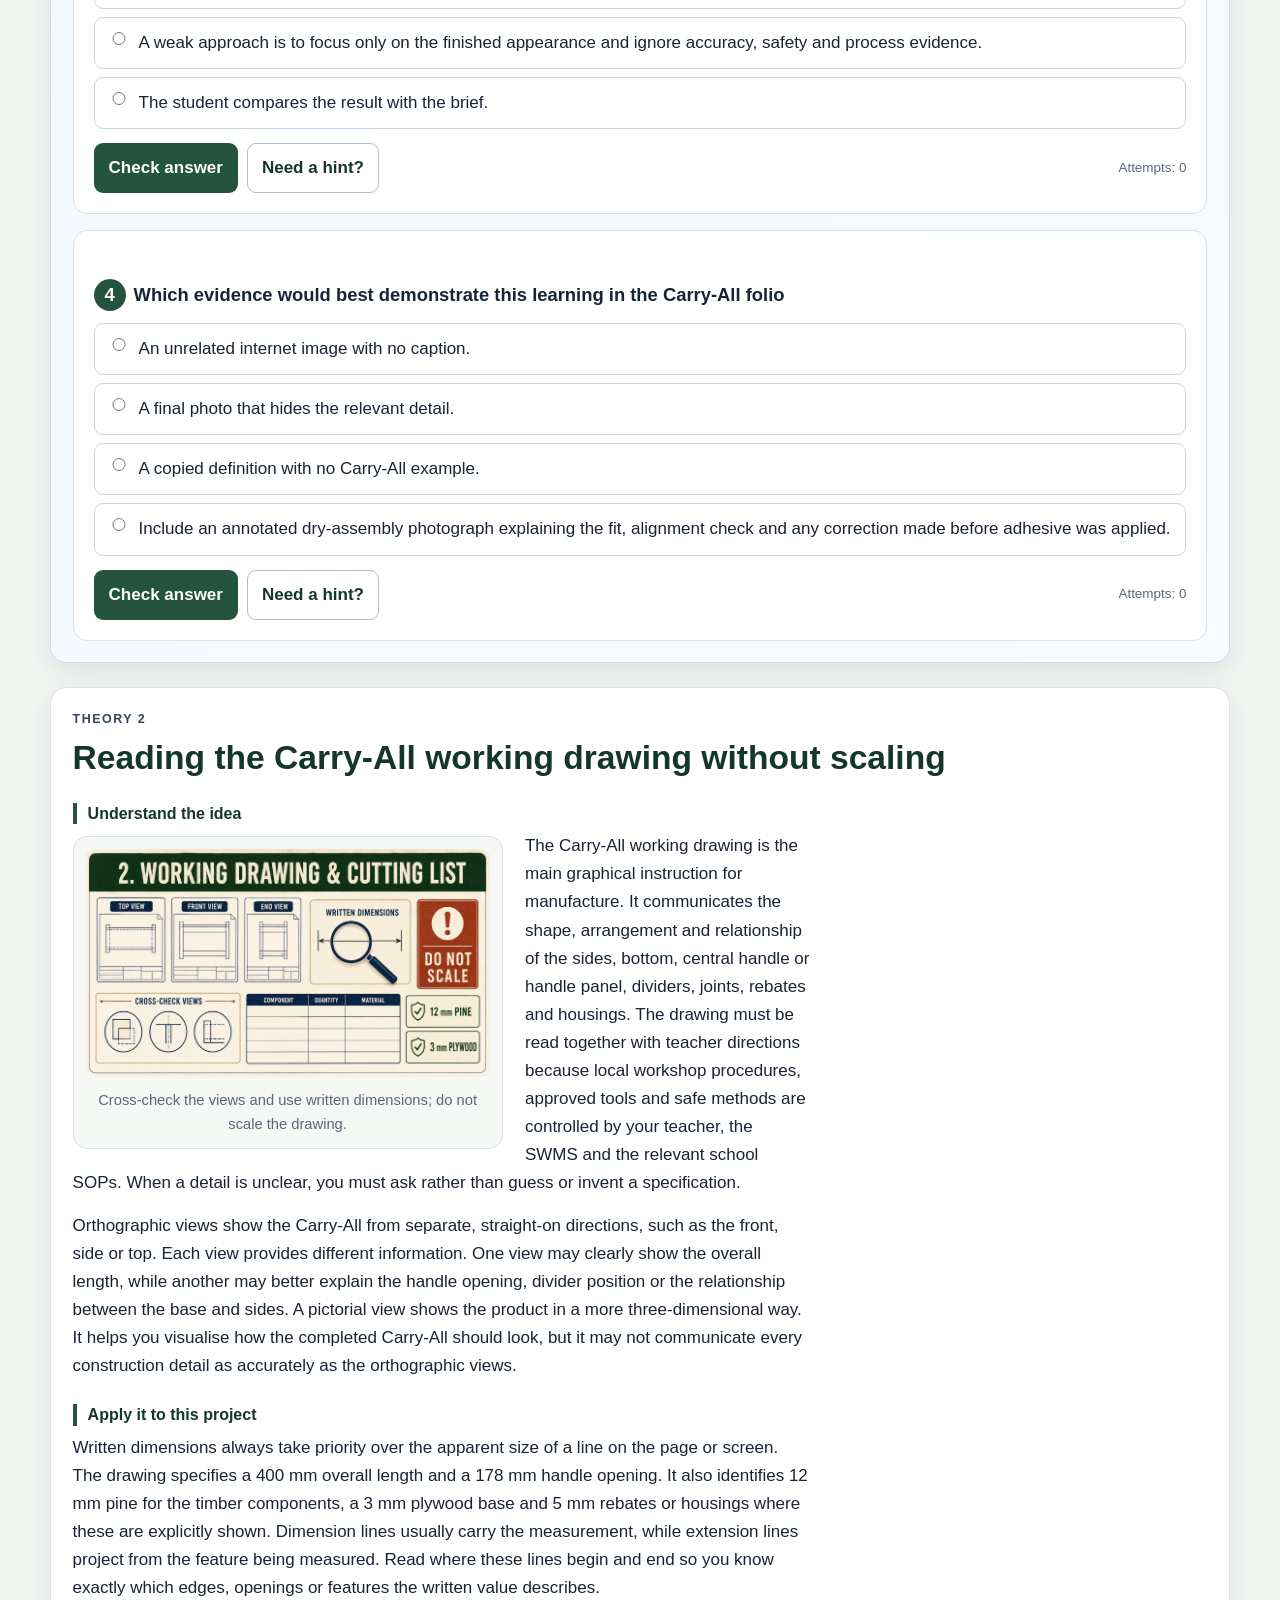
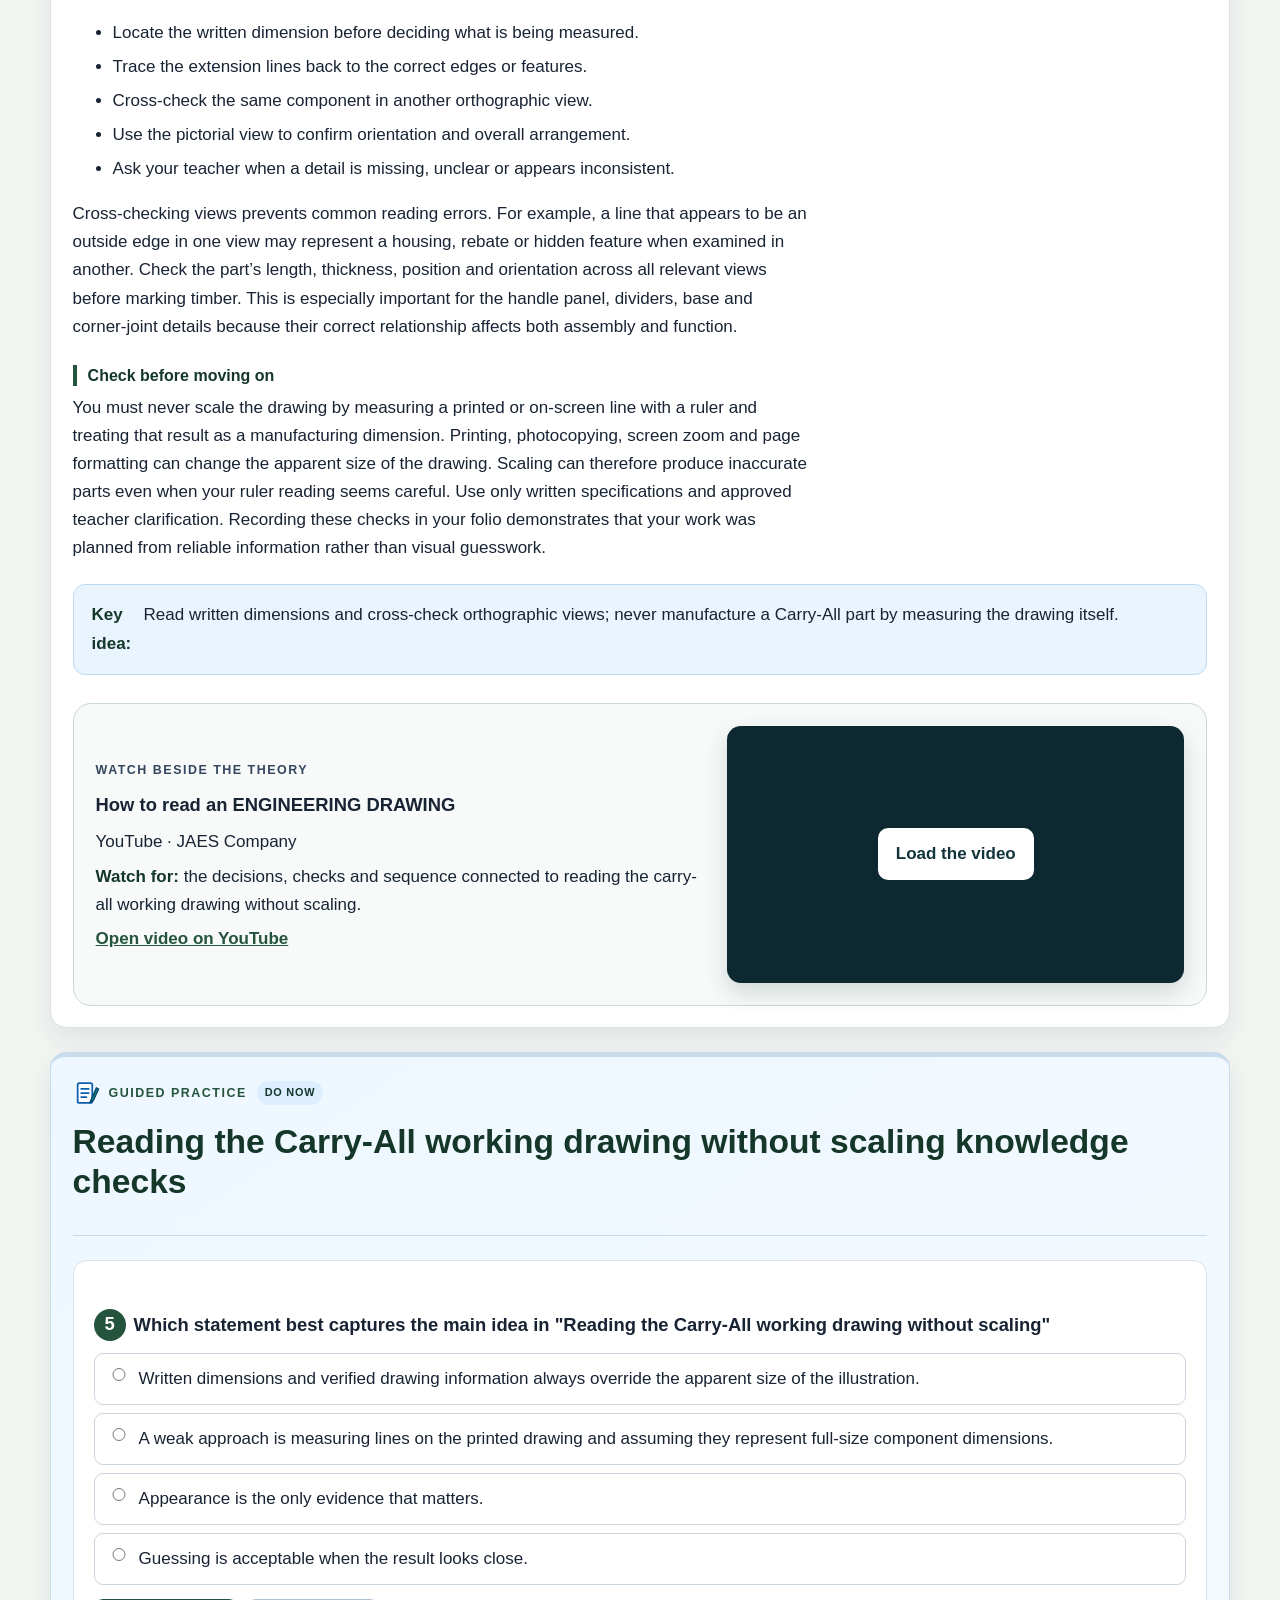
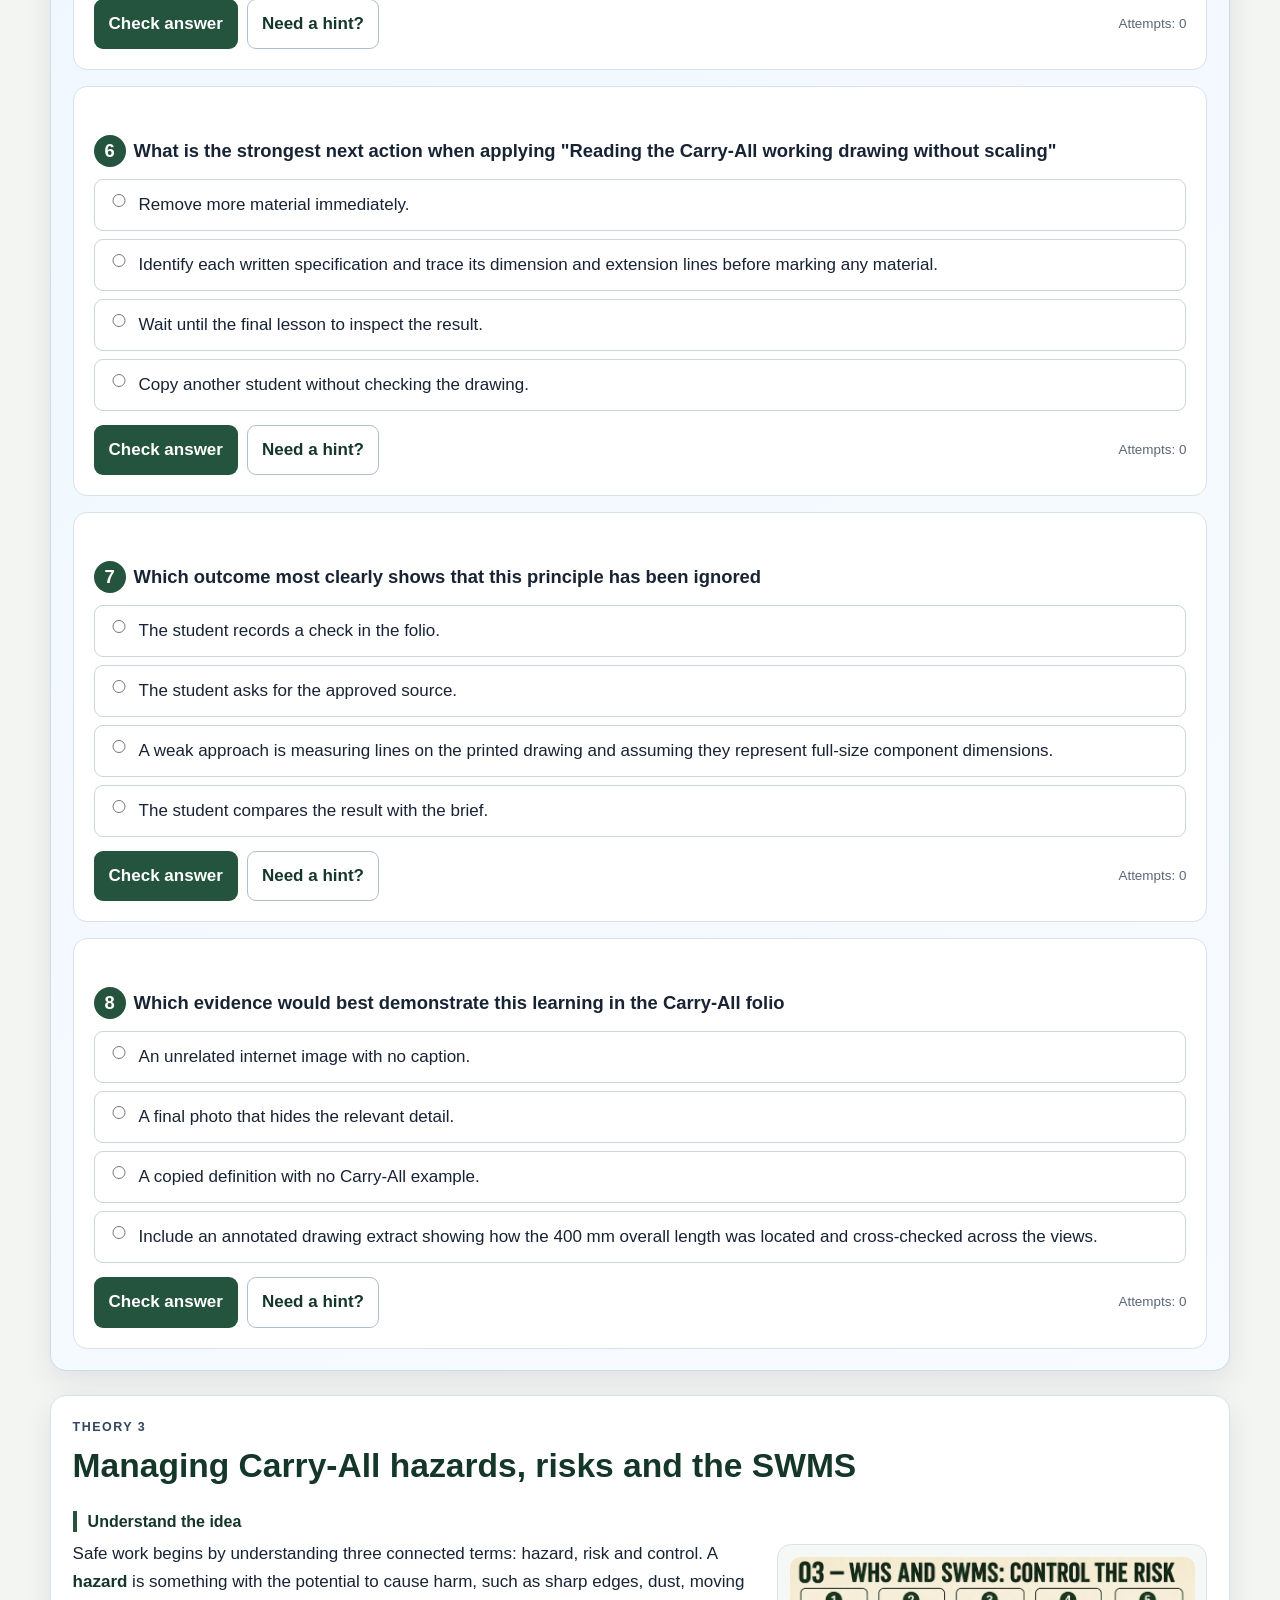
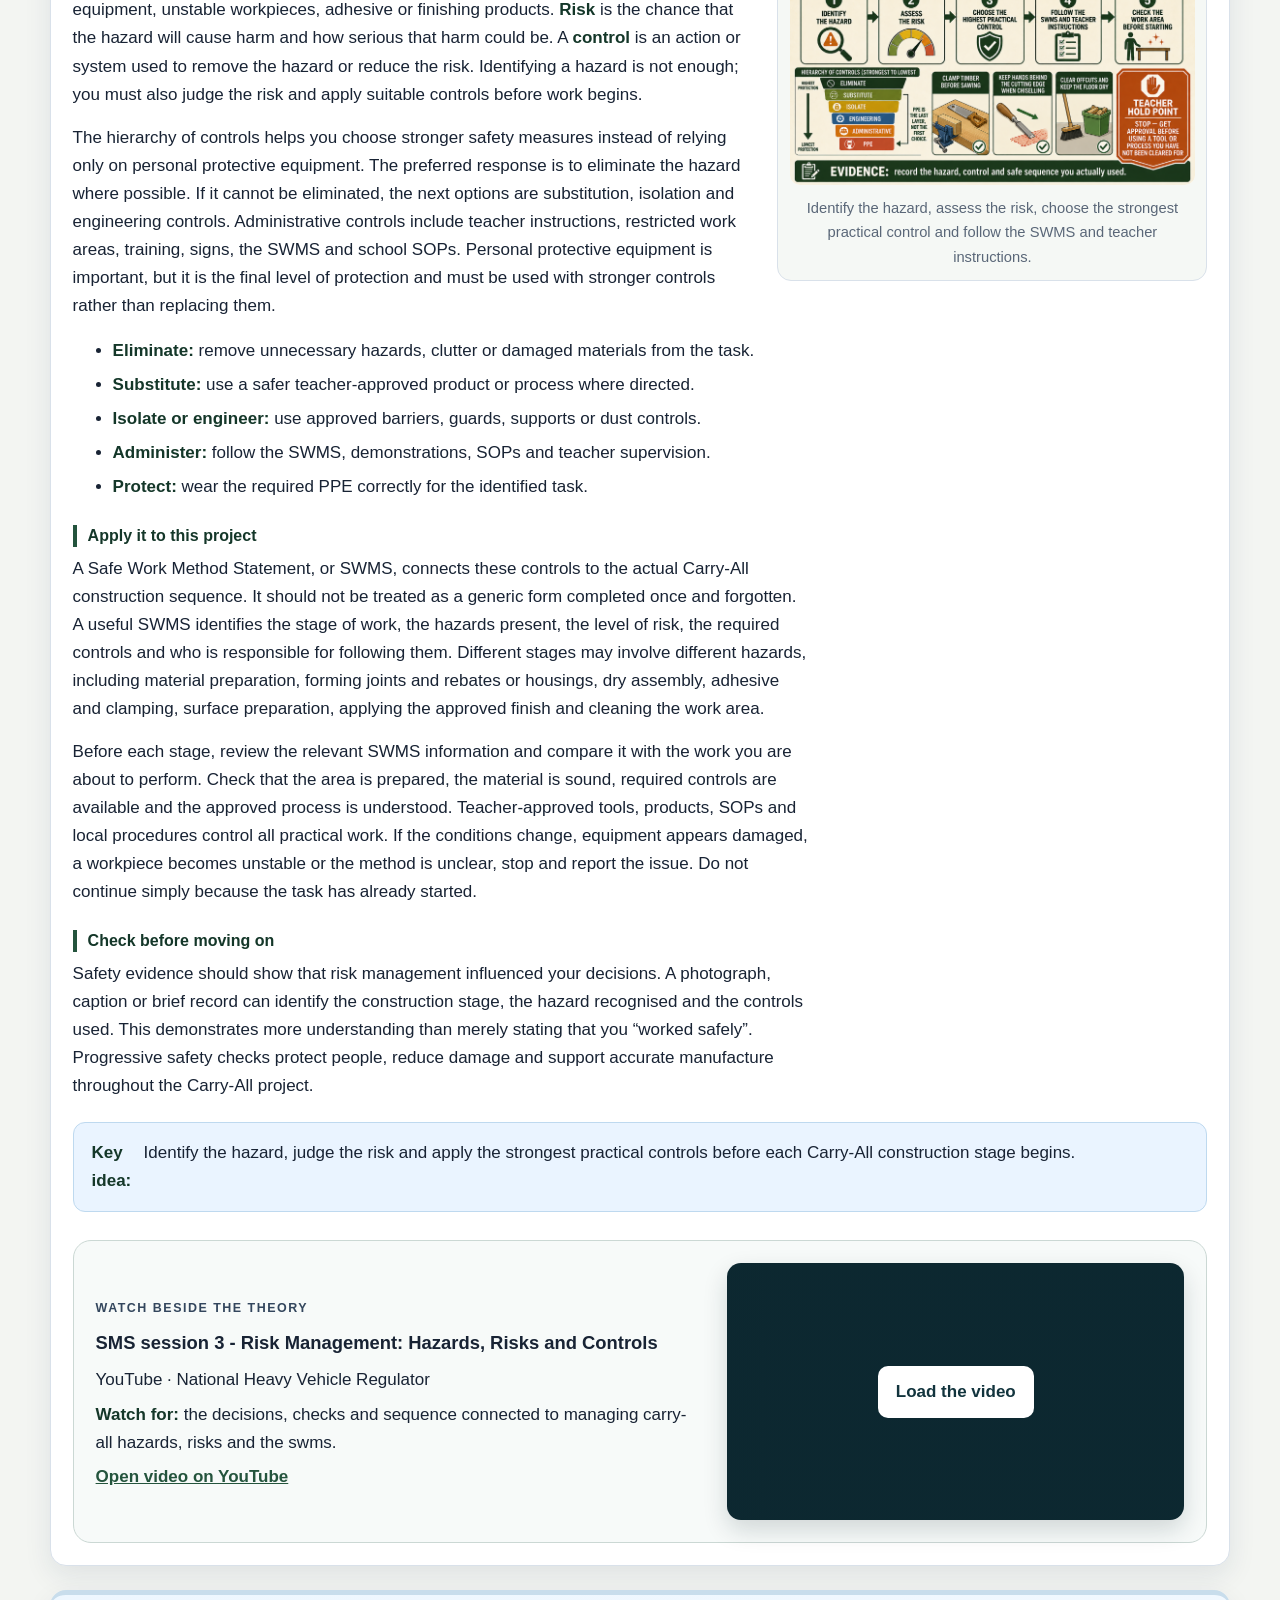
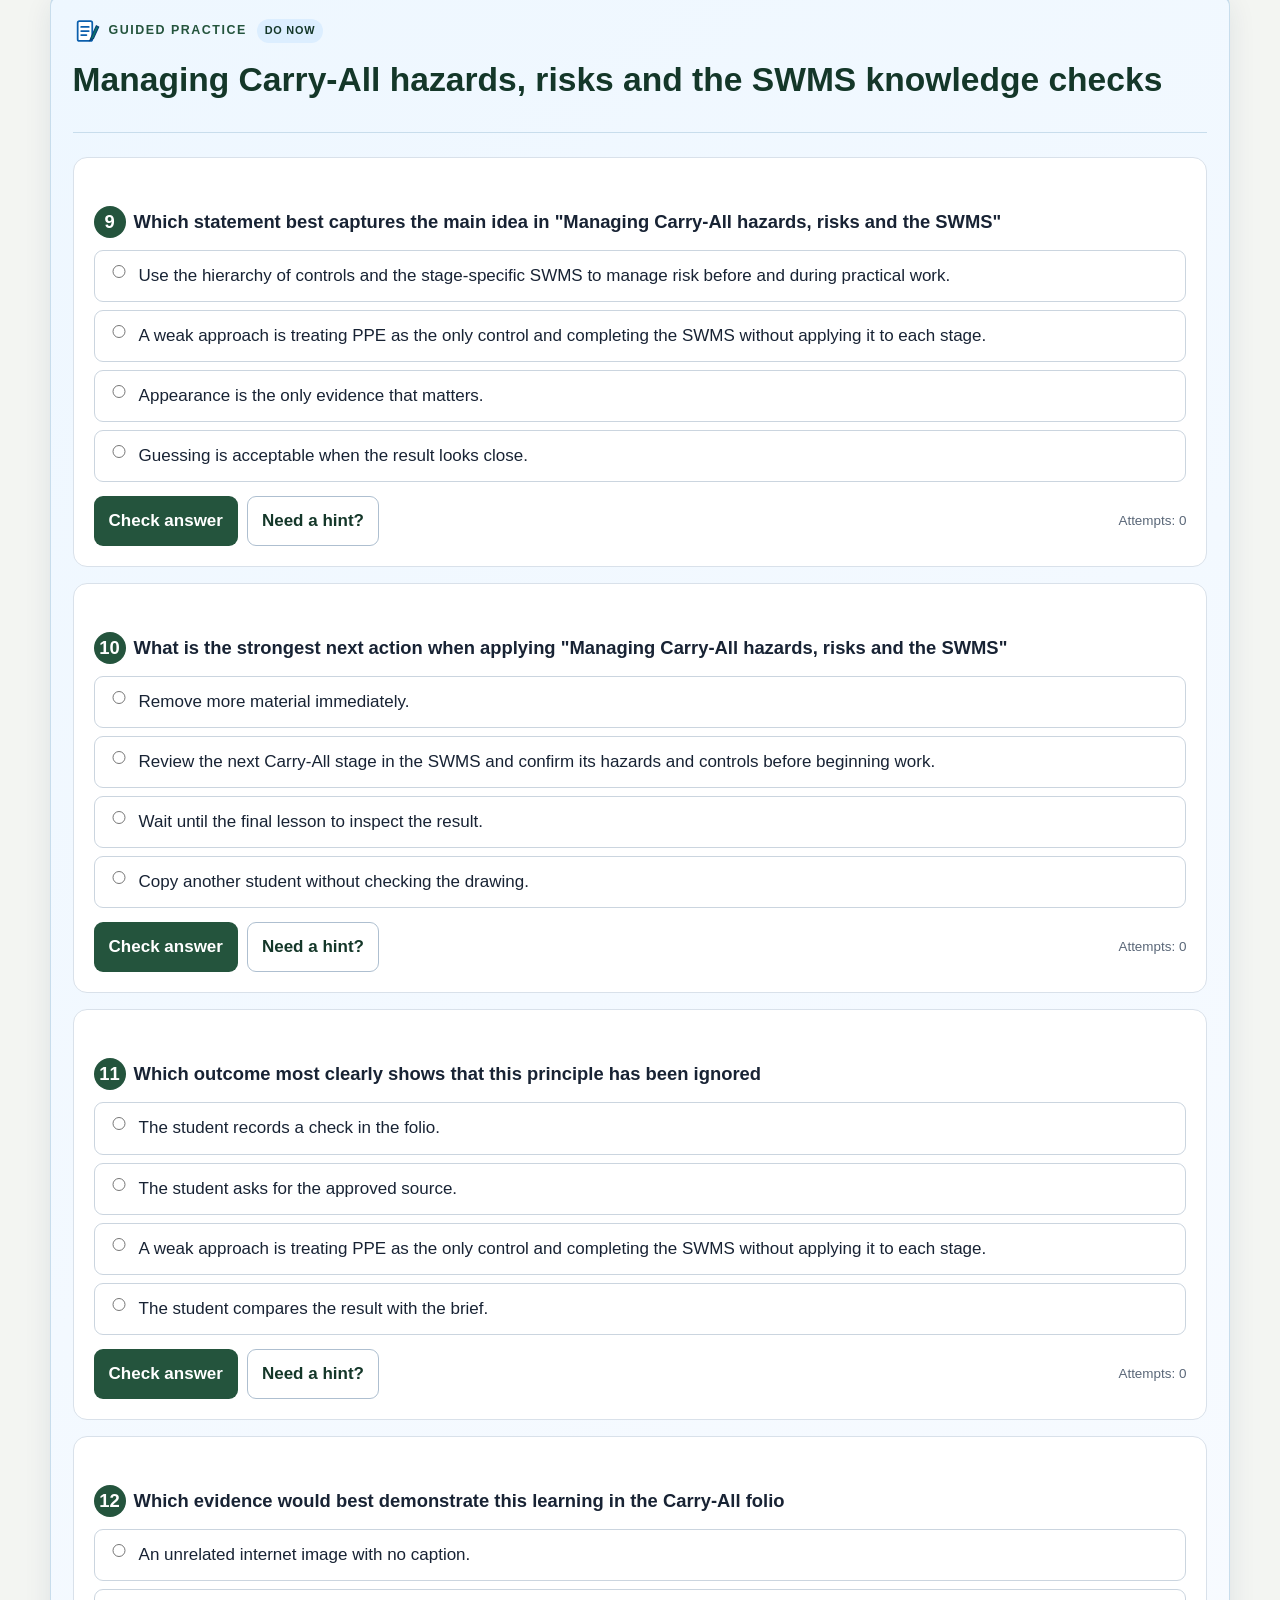
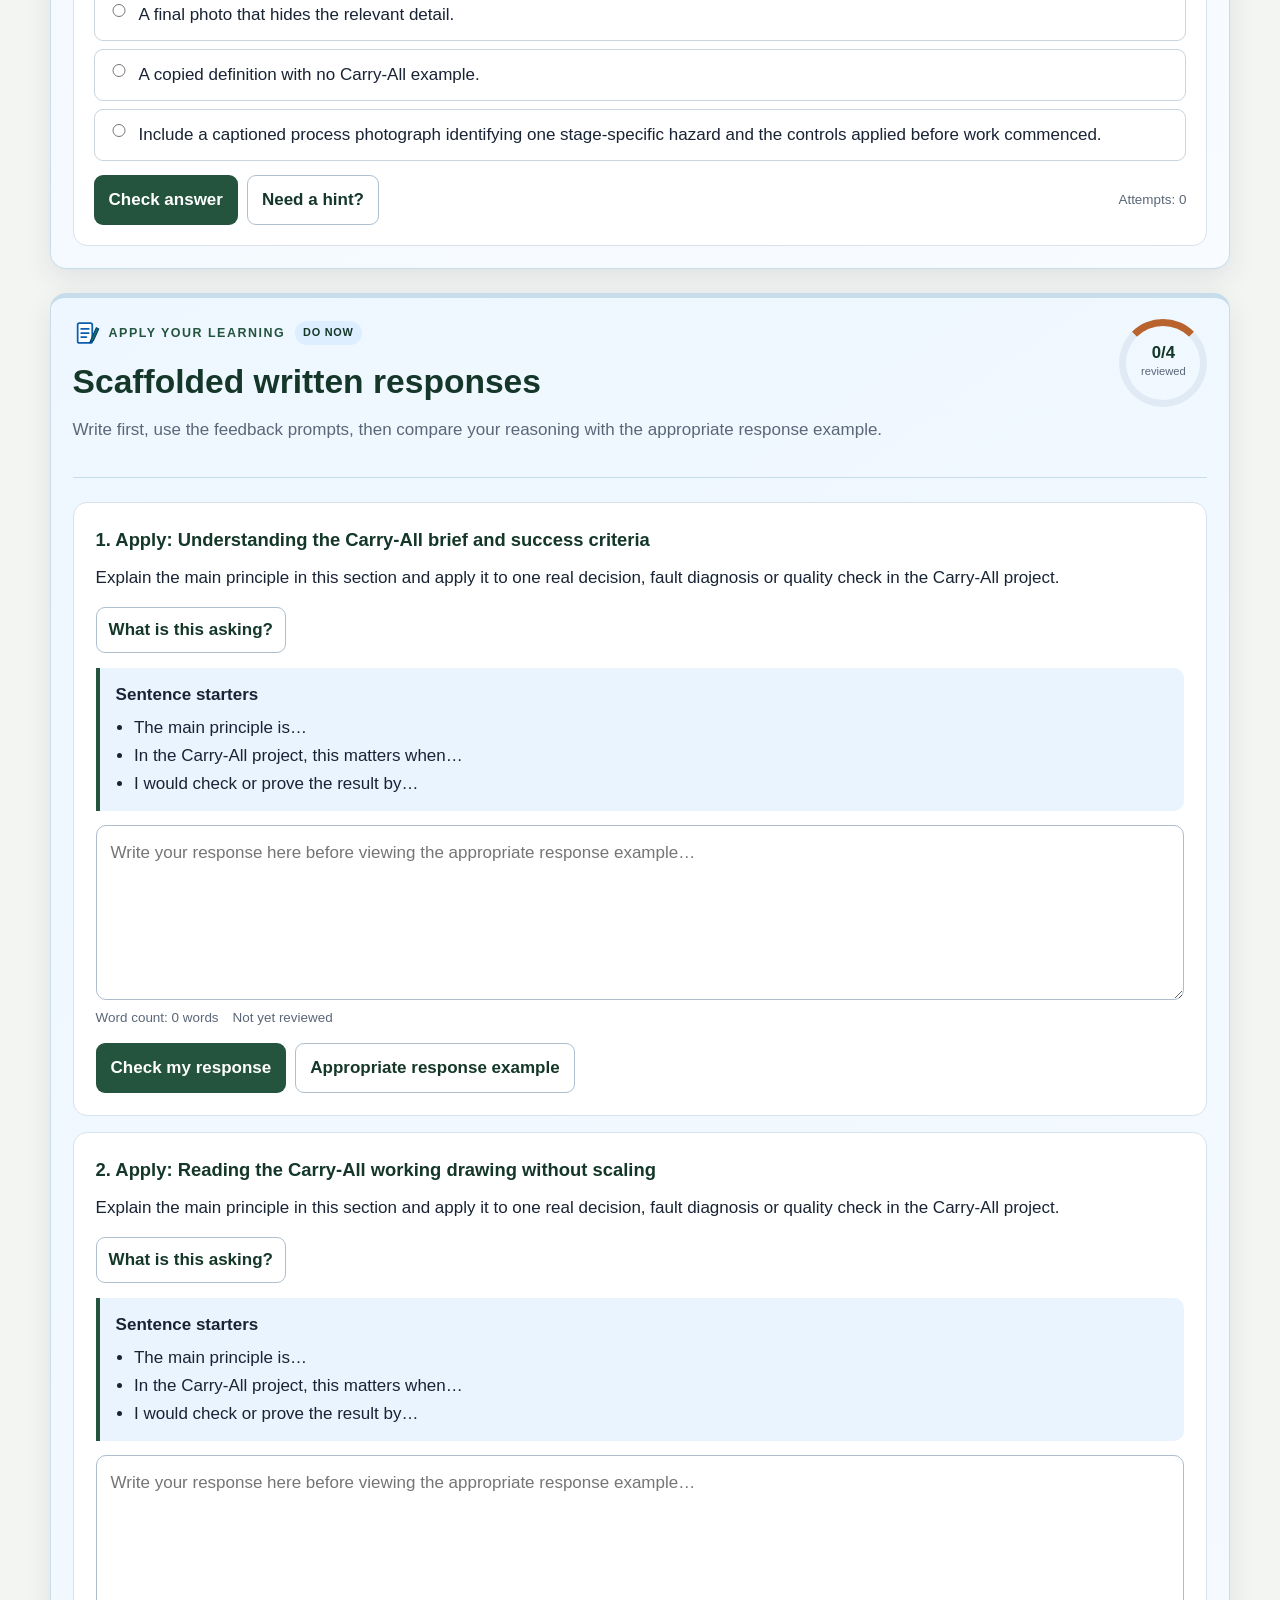
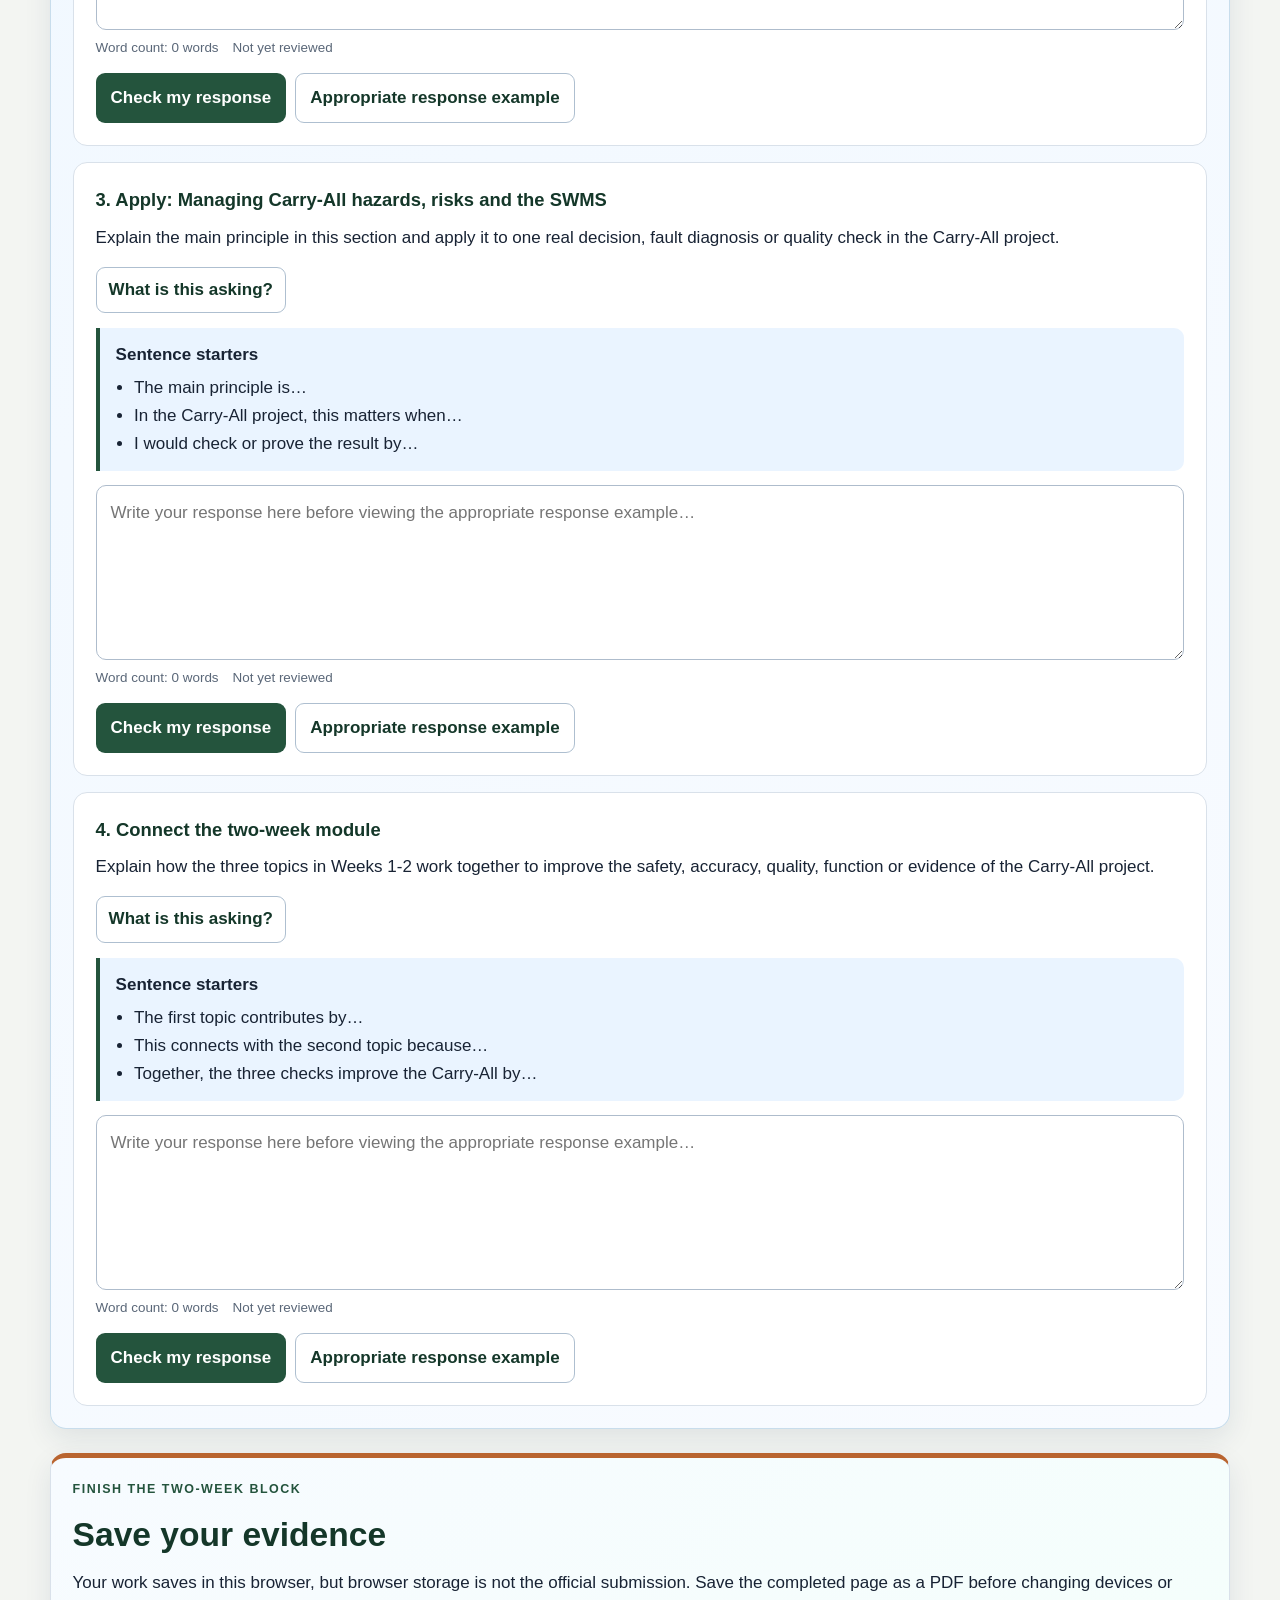
==== commit 04997c62: "Complete module presentations and videos" ====
--- a/weeks1-2/index.html
+++ b/weeks1-2/index.html
@@ -6,6 +6,7 @@
   <title>Carry-All – Weeks 1-2 Guided Lesson</title>
   <link rel="stylesheet" href="../styles/course.css"><link rel="stylesheet" href="../styles/carry-all-overrides.css">
   <link rel="stylesheet" href="../styles/timber-module-alignment.css?v=1">
+<link rel="stylesheet" href="../styles/timber-learning-package.css?v=1">
 </head>
 <body>
   <a class="skip-link" href="#main-content">Skip to lesson</a>
@@ -14,9 +15,12 @@
     <nav class="course-links" aria-label="Course navigation"><a href="../index.html">Main menu</a><a aria-current="page" class="active" href="index.html">Weeks 1-2</a><a href="../carry-all-folio.html">Folio</a></nav>
   </div></div>
   <header class="hero lesson-hero"><div class="hero-inner"><div class="hero-copy">
-    <p class="eyebrow">Year 9 Industrial Technology – Timber</p><h1>Weeks 1-2</h1><p class="hero-subtitle">Brief, plans and workshop safety</p>
+    <p class="eyebrow">Year 9 Industrial Technology – Timber</p>
+<h1>Brief, plans and workshop safety</h1>
+<p class="hero-subtitle">Weeks 1–2 guided learning</p>
   </div><img class="hero-chair carry-hero-product" src="../assets/carry-all-hero.png" alt="Accurate timber Barbecue Carry-All with a longitudinal handle panel and open dividers"></div></header>
   <main id="main-content">
+<section class="lesson-overview card module-presentation-card" aria-labelledby="module-presentation-title"><div><p class="section-kicker">Module presentation</p><h2 id="module-presentation-title">Learn with the slides</h2><p>Use the presentation to preview Understanding the Carry-All brief and success criteria, Reading the Carry-All working drawing without scaling, Managing Carry-All hazards, risks and the SWMS before working through the theory, videos, checks and written evidence.</p></div><a class="primary-button" href="../presentations/carry-all-weeks1-2.pptx" download>Download presentation</a></section>
     <section class="lesson-overview card"><div class="overview-heading"><div><p class="section-kicker">Weeks 1-2</p><h2>This module</h2></div><div class="time-badge">Two weeks</div></div><p class="module-summary">Understand the Carry-All brief, read the supplied working drawing and manage risk before material is removed.</p><div class="module-focus"><div><strong>Understanding the Carry-All brief and success criteria</strong><span>Use the approved drawing, safety requirements and progressive quality checks to guide every stage of manufacture.</span></div><div><strong>Reading the Carry-All working drawing without scaling</strong><span>Written dimensions and verified drawing information always override the apparent size of the illustration.</span></div><div><strong>Managing Carry-All hazards, risks and the SWMS</strong><span>Use the hierarchy of controls and the stage-specific SWMS to manage risk before and during practical work.</span></div></div></section>
 <section class="student-strip card" aria-labelledby="student-details-title"><div><p class="section-kicker">Your work</p><h2 id="student-details-title">Student details</h2><p class="muted">Your entries save automatically in this browser. Use <strong>Print / Save PDF</strong> before leaving the page.</p></div><div class="student-fields"><label><span>First name</span><input id="student-first-name" type="text" autocomplete="given-name" placeholder="First name"></label><label><span>Last name</span><input id="student-last-name" type="text" autocomplete="family-name" placeholder="Last name"></label><label><span>Class</span><input id="student-class" type="text" placeholder="e.g. 9 Timber"></label></div><div id="save-status" class="save-status" role="status" aria-live="polite">Ready</div></section>
     <nav class="lesson-nav card screen-only" aria-label="Weeks 1-2 lesson sections"><a href="#theory-1">Understanding the Carry-All brief and success criteria</a><a href="#theory-2">Reading the Carry-All working drawing without scaling</a><a href="#theory-3">Managing Carry-All hazards, risks and the SWMS</a><a href="#knowledge-checks">Guided checks</a><a href="#written-application">Written responses</a></nav>
@@ -55,4 +59,5 @@
   </main>
   <footer><p>Carry-All Guided Course – Weeks 1-2</p><p>Wagga Wagga High School | Industrial Technology – Timber</p></footer>
   <script src="lesson-data.js"></script><script src="../scripts/lesson-engine.js"></script>
+<script src="../scripts/timber-learning-package.js?v=1"></script>
 </body></html>
--- a/styles/timber-learning-package.css
+++ b/styles/timber-learning-package.css
@@ -0,0 +1,11 @@
+
+.module-presentation-card{display:grid;grid-template-columns:minmax(0,1fr) auto;align-items:center;gap:32px;min-height:220px;padding:28px 32px;background:linear-gradient(120deg,#edf4e7,#fff6d9);border-left:7px solid var(--module-accent,#2f6944)}
+.module-presentation-card h2{margin:.2rem 0 .55rem}.module-presentation-card p{max-width:760px}.module-presentation-card .section-kicker{text-transform:uppercase;letter-spacing:.14em;font-size:.82rem;font-weight:800;color:var(--module-accent,#2f6944)}
+.module-presentation-card .primary-button{display:inline-flex;align-items:center;justify-content:center;min-height:48px;padding:12px 18px;border-radius:10px;background:var(--module-accent,#2f6944);color:#fff;text-decoration:none;font-weight:800;white-space:nowrap;justify-self:end}
+.section-video{display:grid;grid-template-columns:minmax(0,1fr) minmax(300px,42%);gap:24px;align-items:center;margin-top:28px;padding:22px;border:1px solid #cbd8d4;border-radius:18px;background:#f7faf9}
+.section-video h3{margin:.15rem 0 .5rem}.section-video p{margin:.4rem 0}.section-video__fallback{font-weight:700}
+.section-video__frame{aspect-ratio:16/9;display:grid;place-items:center;overflow:hidden;border-radius:14px;background:#0f2c35 center/cover no-repeat;box-shadow:0 10px 24px rgba(13,39,46,.16)}
+.section-video__launch{min-height:52px;padding:12px 18px;border:0;border-radius:10px;background:#fff;color:#12343d;font:inherit;font-weight:800;cursor:pointer}
+.section-video iframe{width:100%;height:100%;border:0}.module-route-nav{display:flex;justify-content:space-between;gap:18px;margin:24px 0}.module-route-nav a{font-weight:800}
+@media(max-width:680px){.module-presentation-card,.section-video{grid-template-columns:1fr}.module-presentation-card{padding:21px 18px}.module-presentation-card .primary-button{justify-self:start}.section-video{padding:18px}.module-route-nav{align-items:flex-start;flex-direction:column}}
+@media print{.section-video,.module-presentation-card .primary-button{display:none!important}}
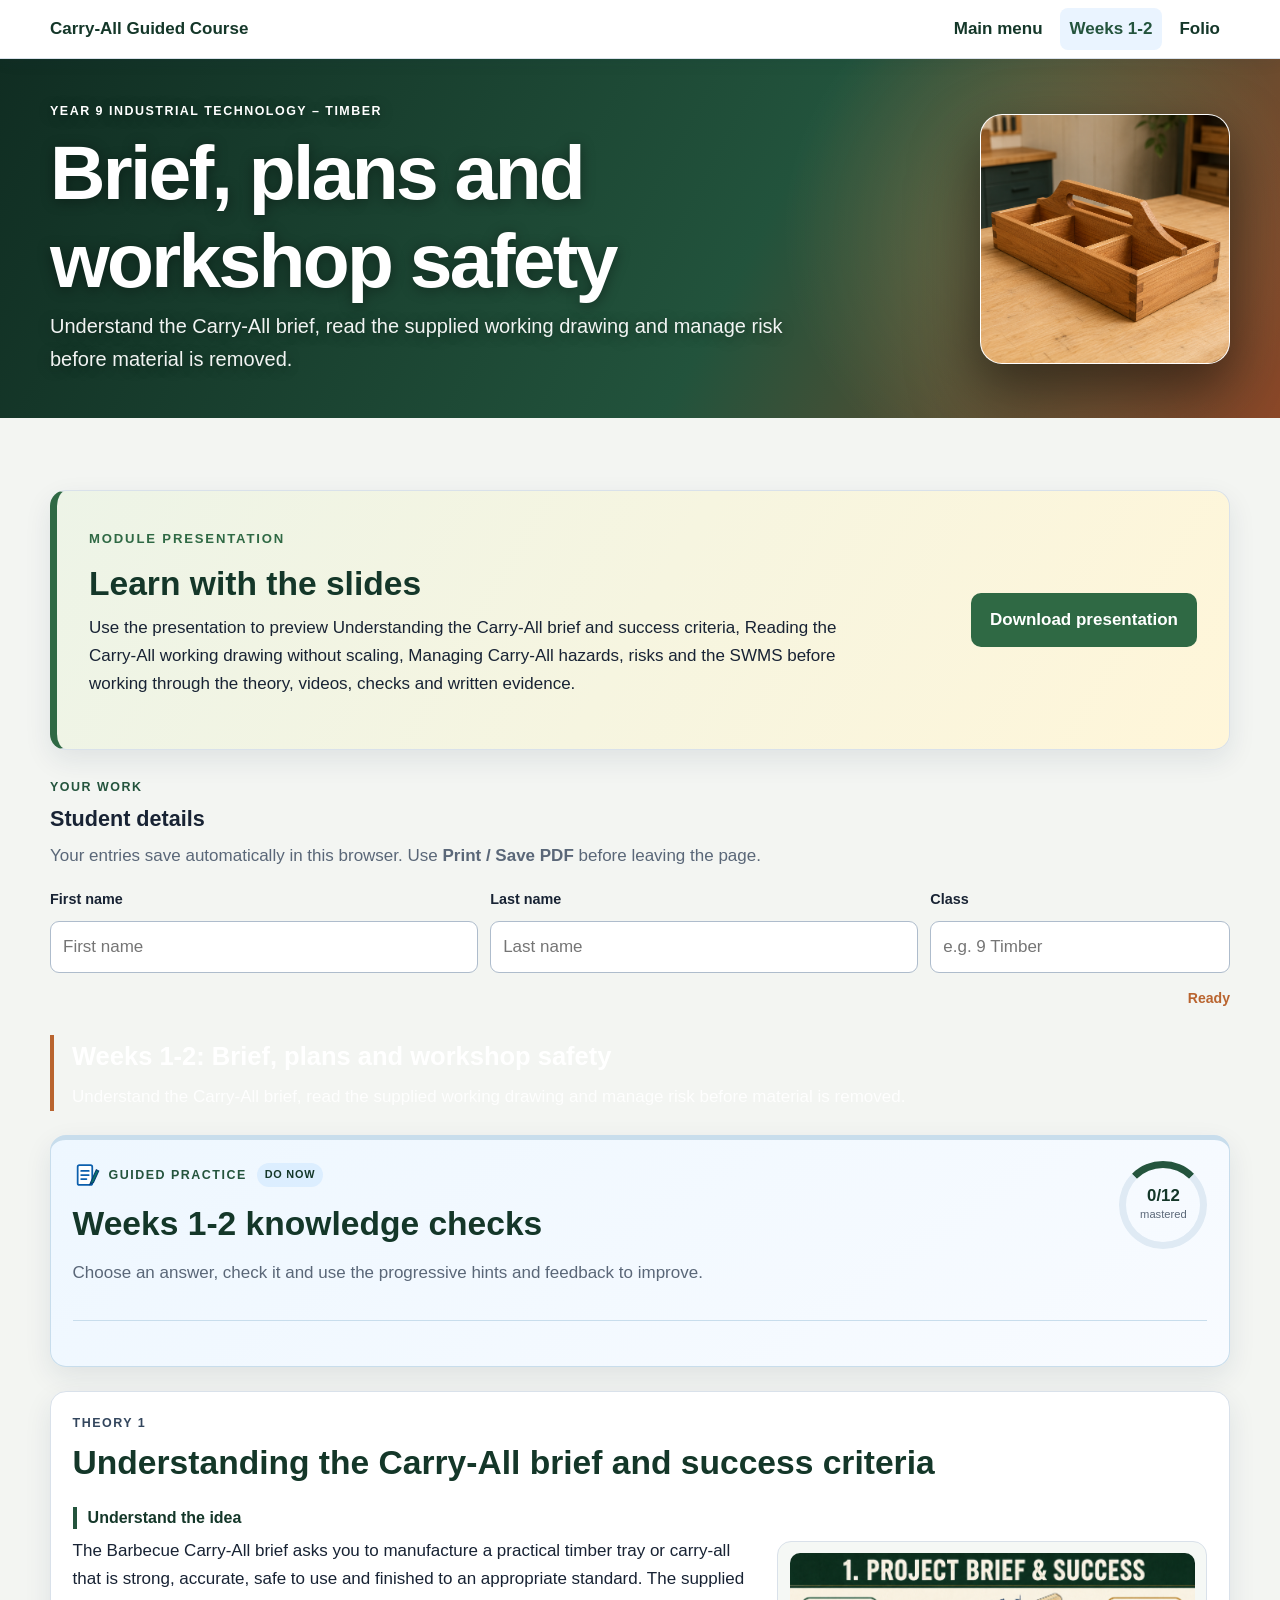
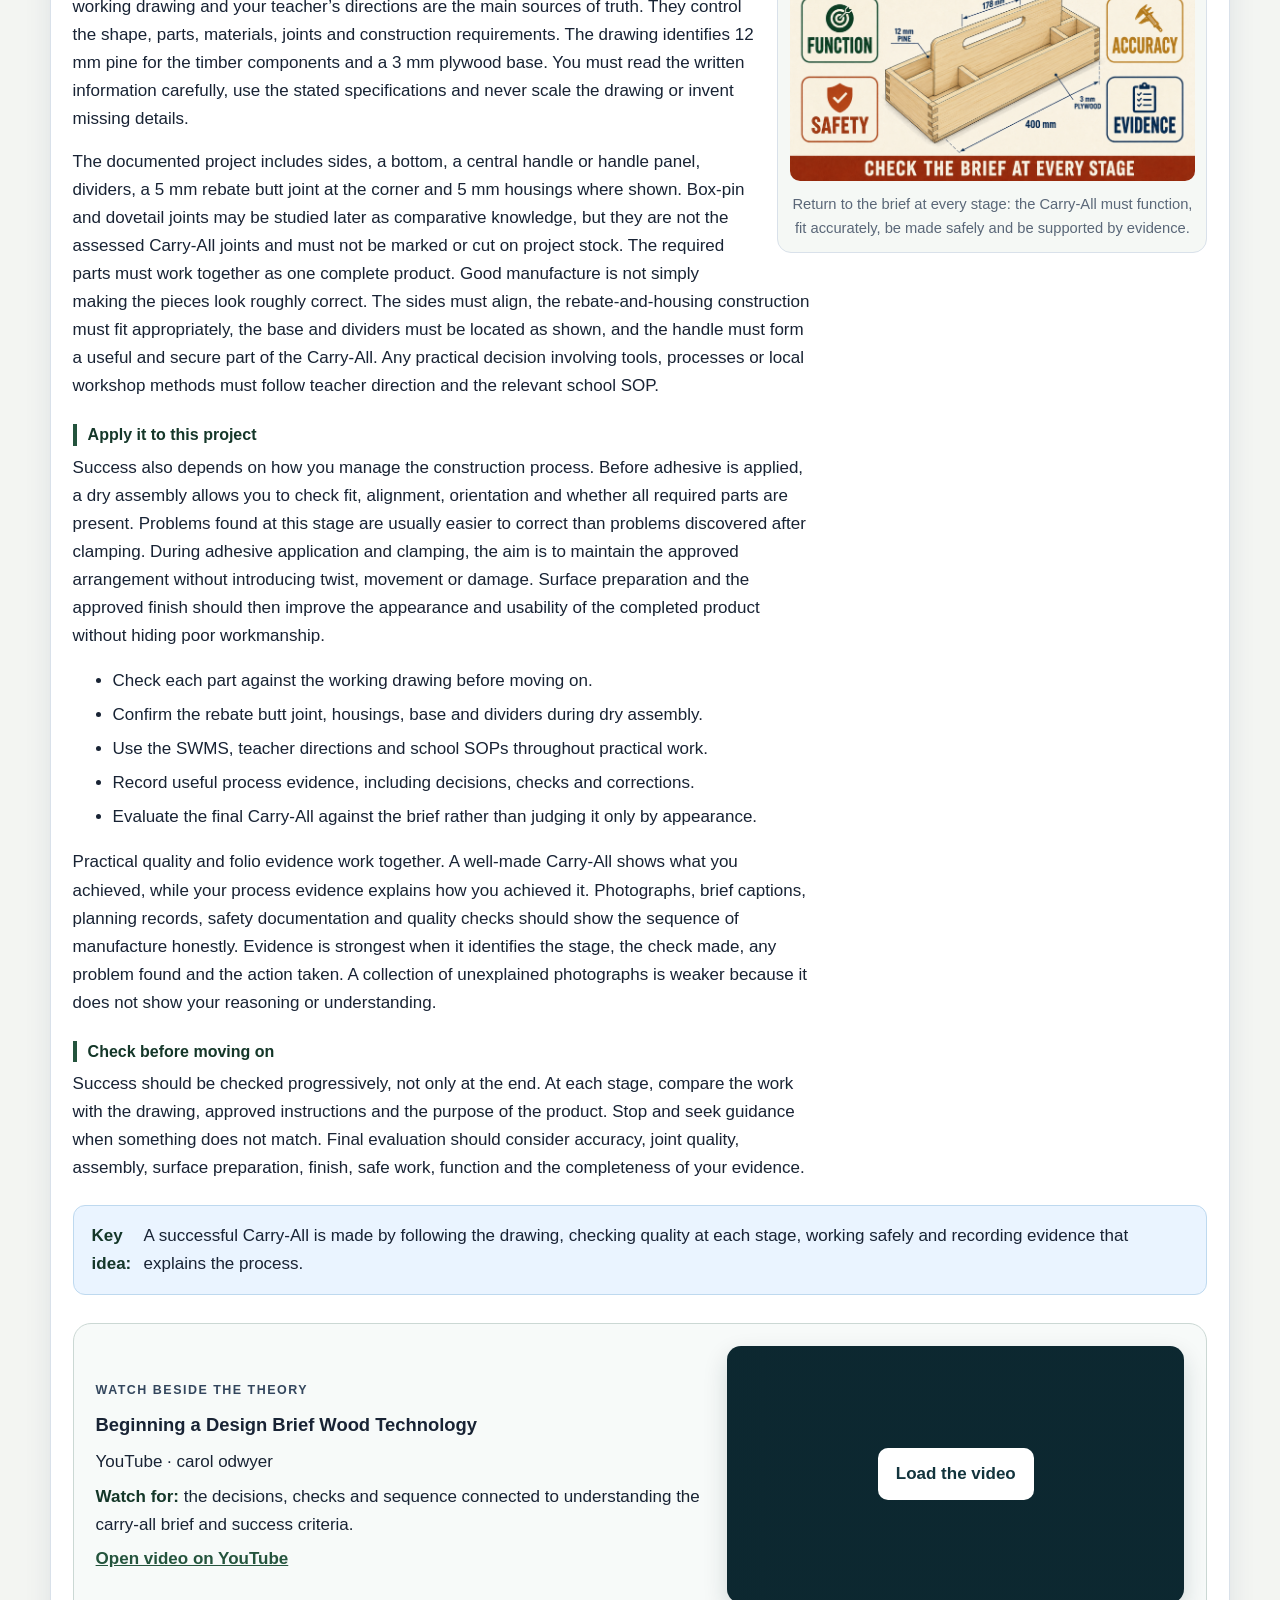
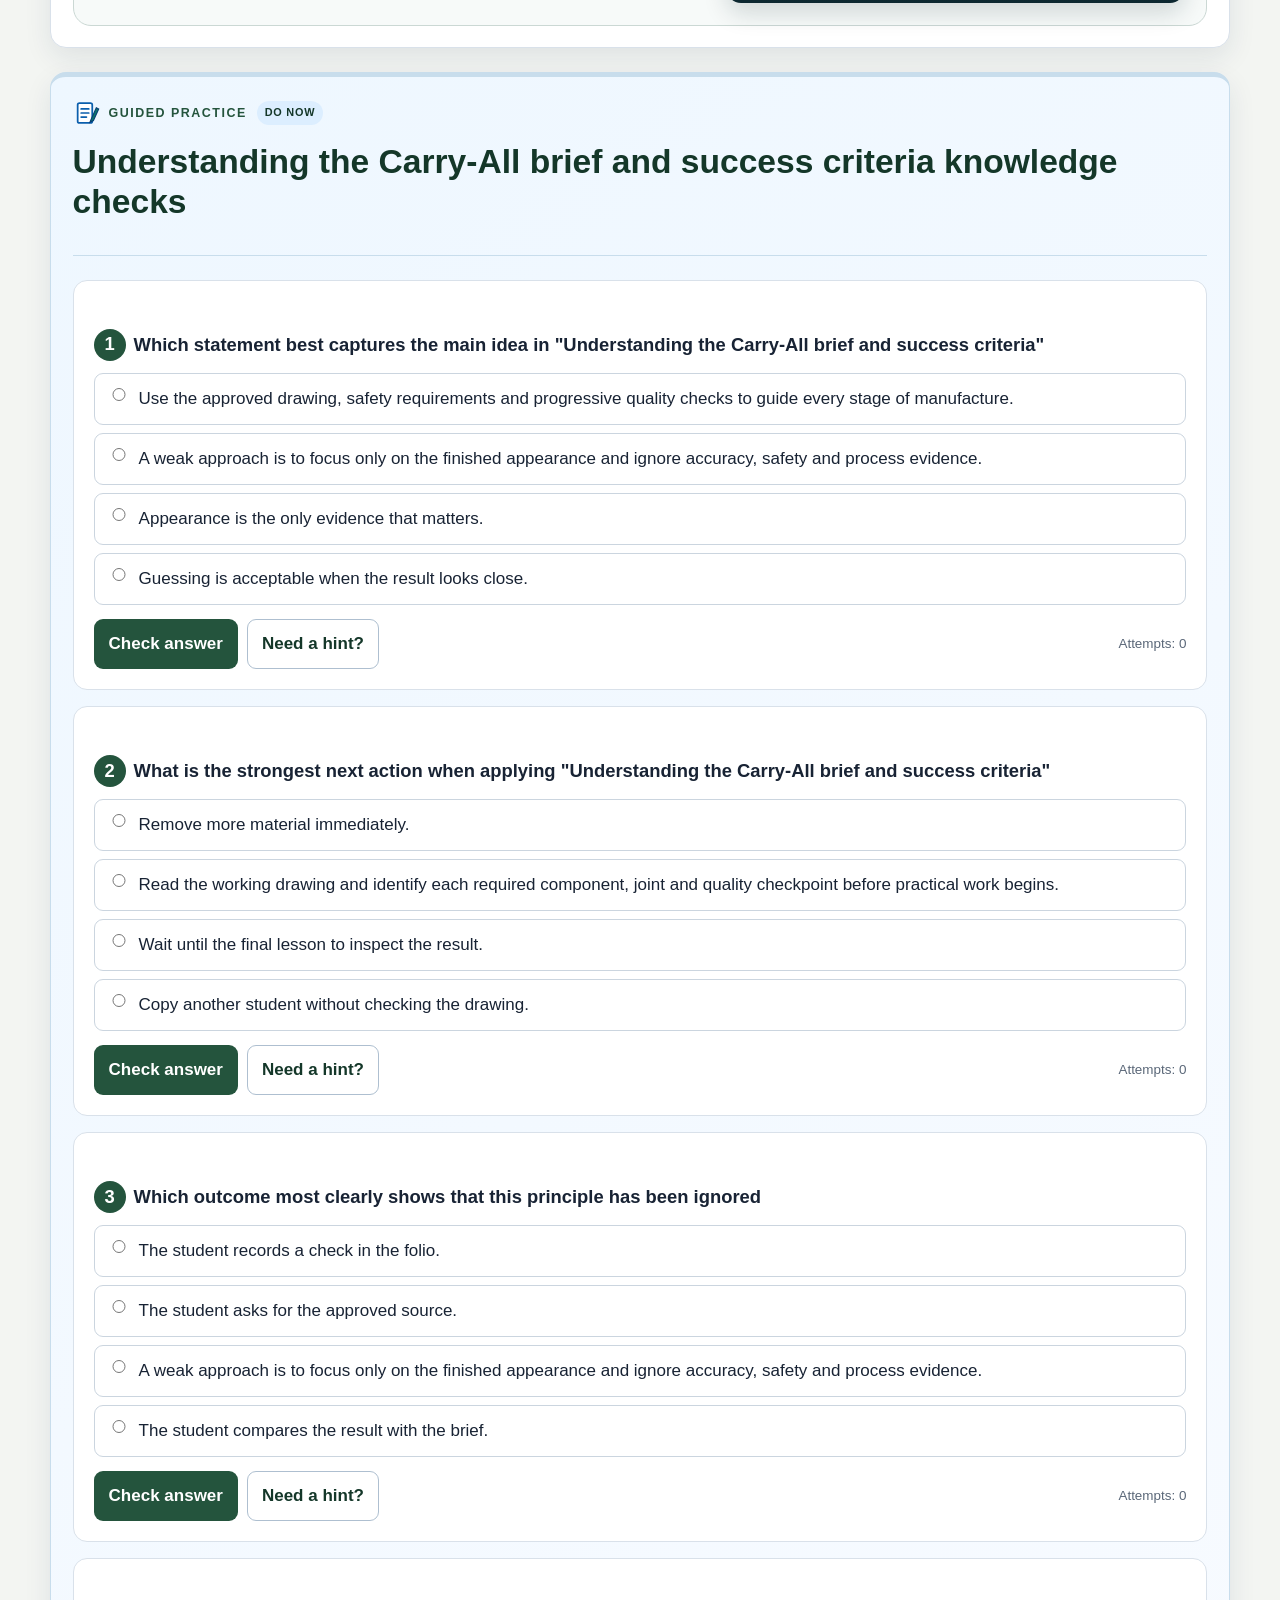
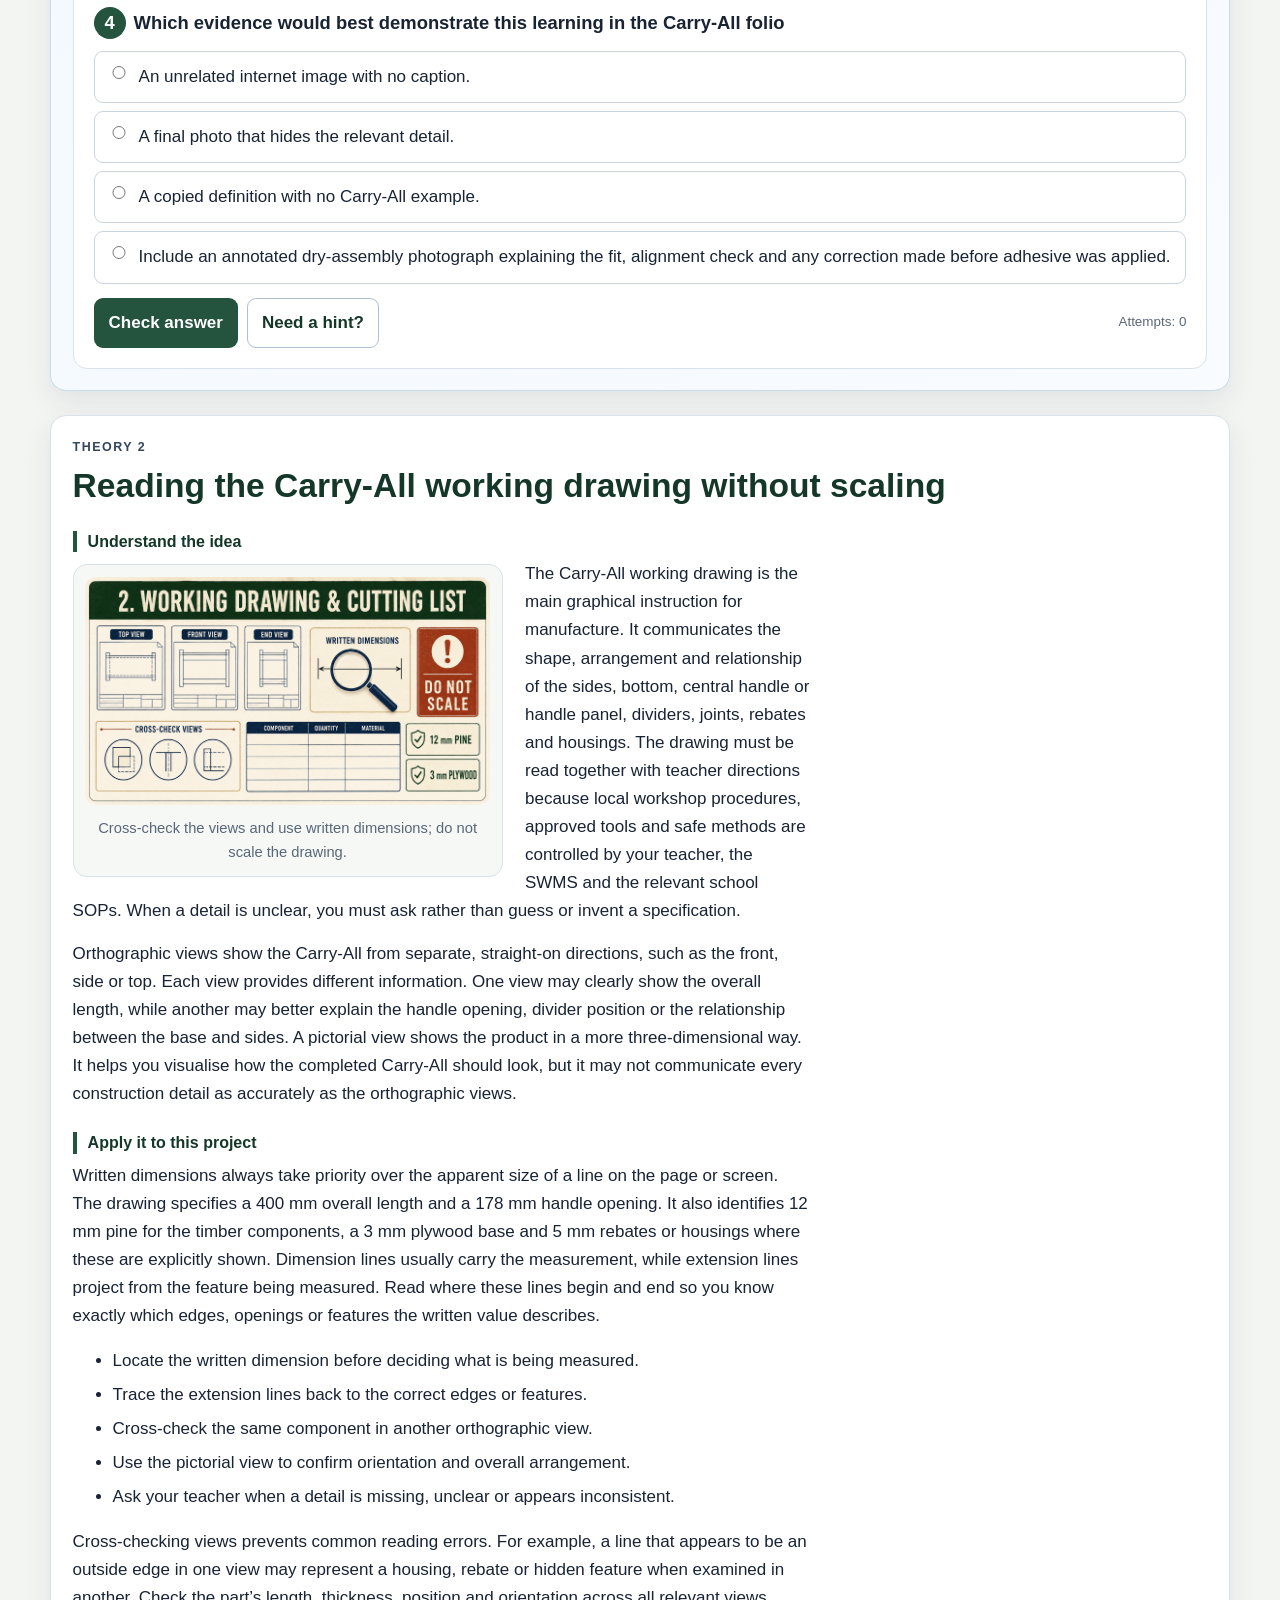
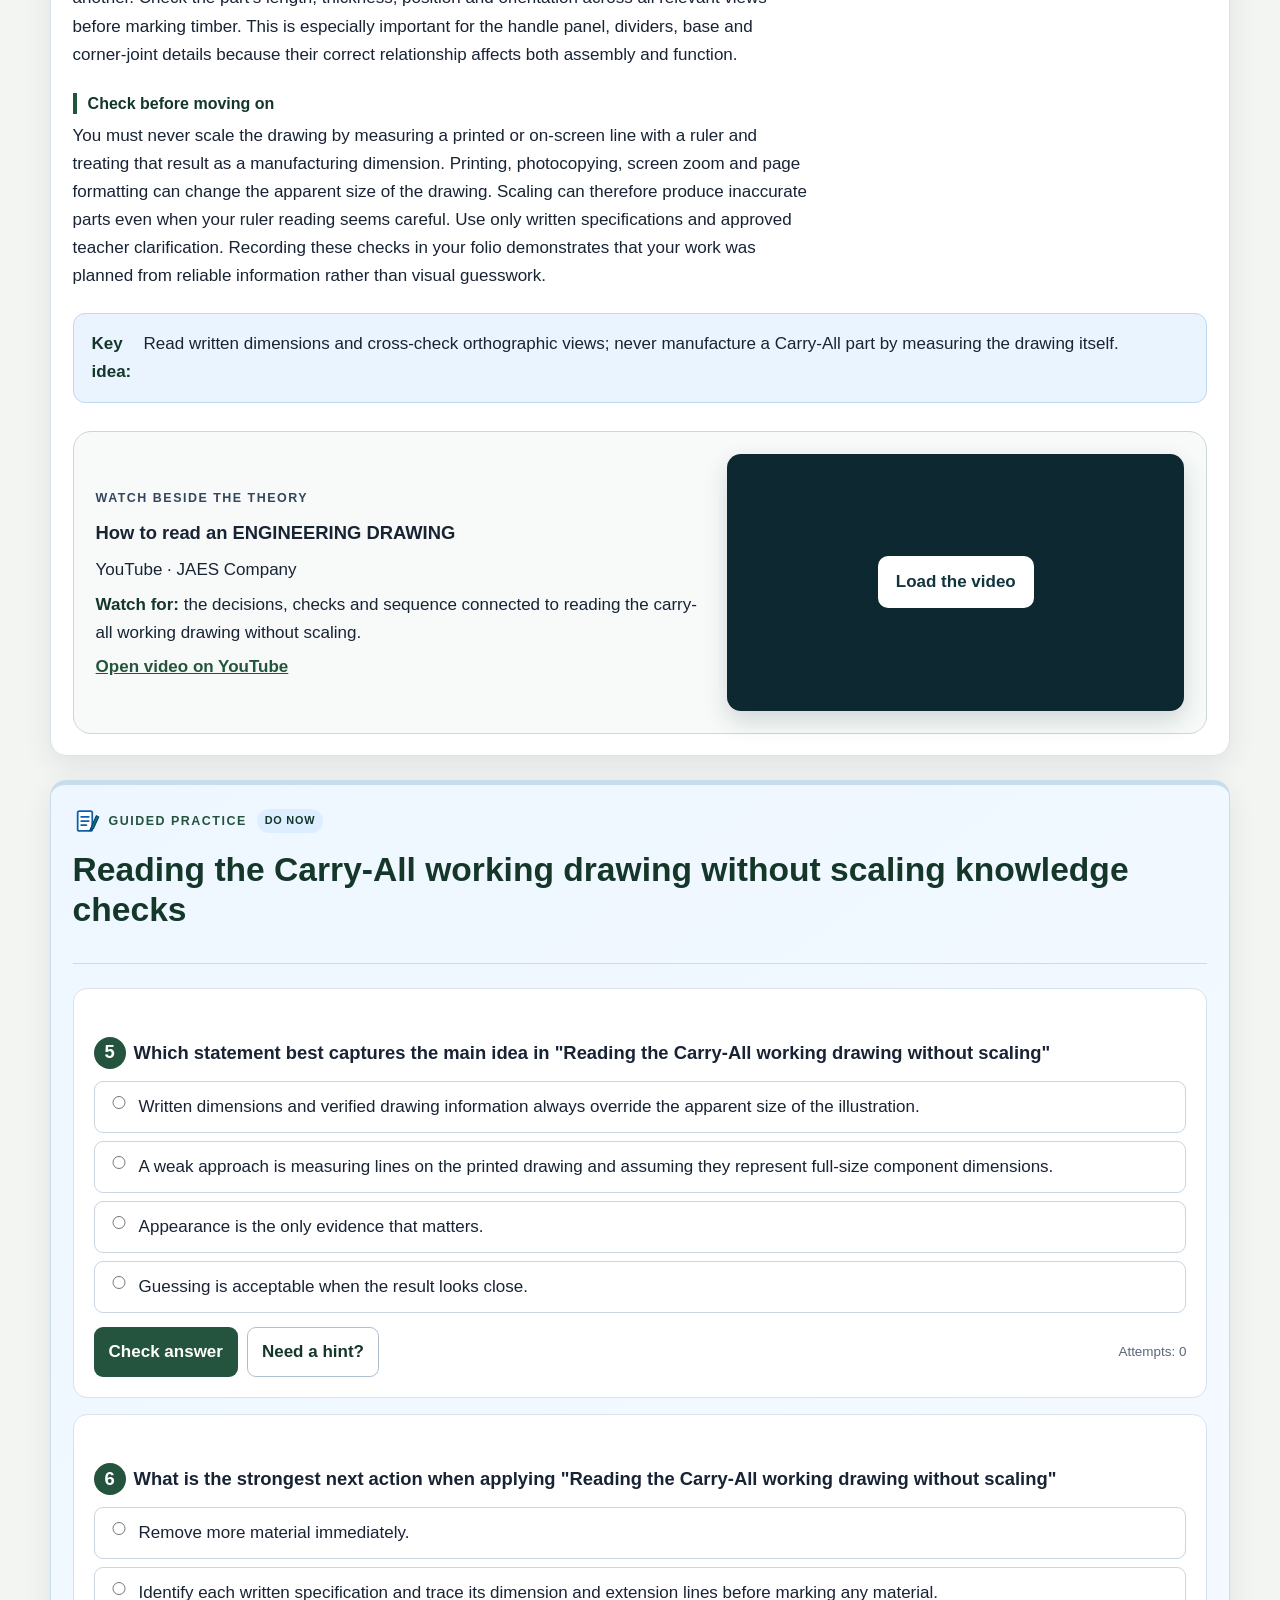
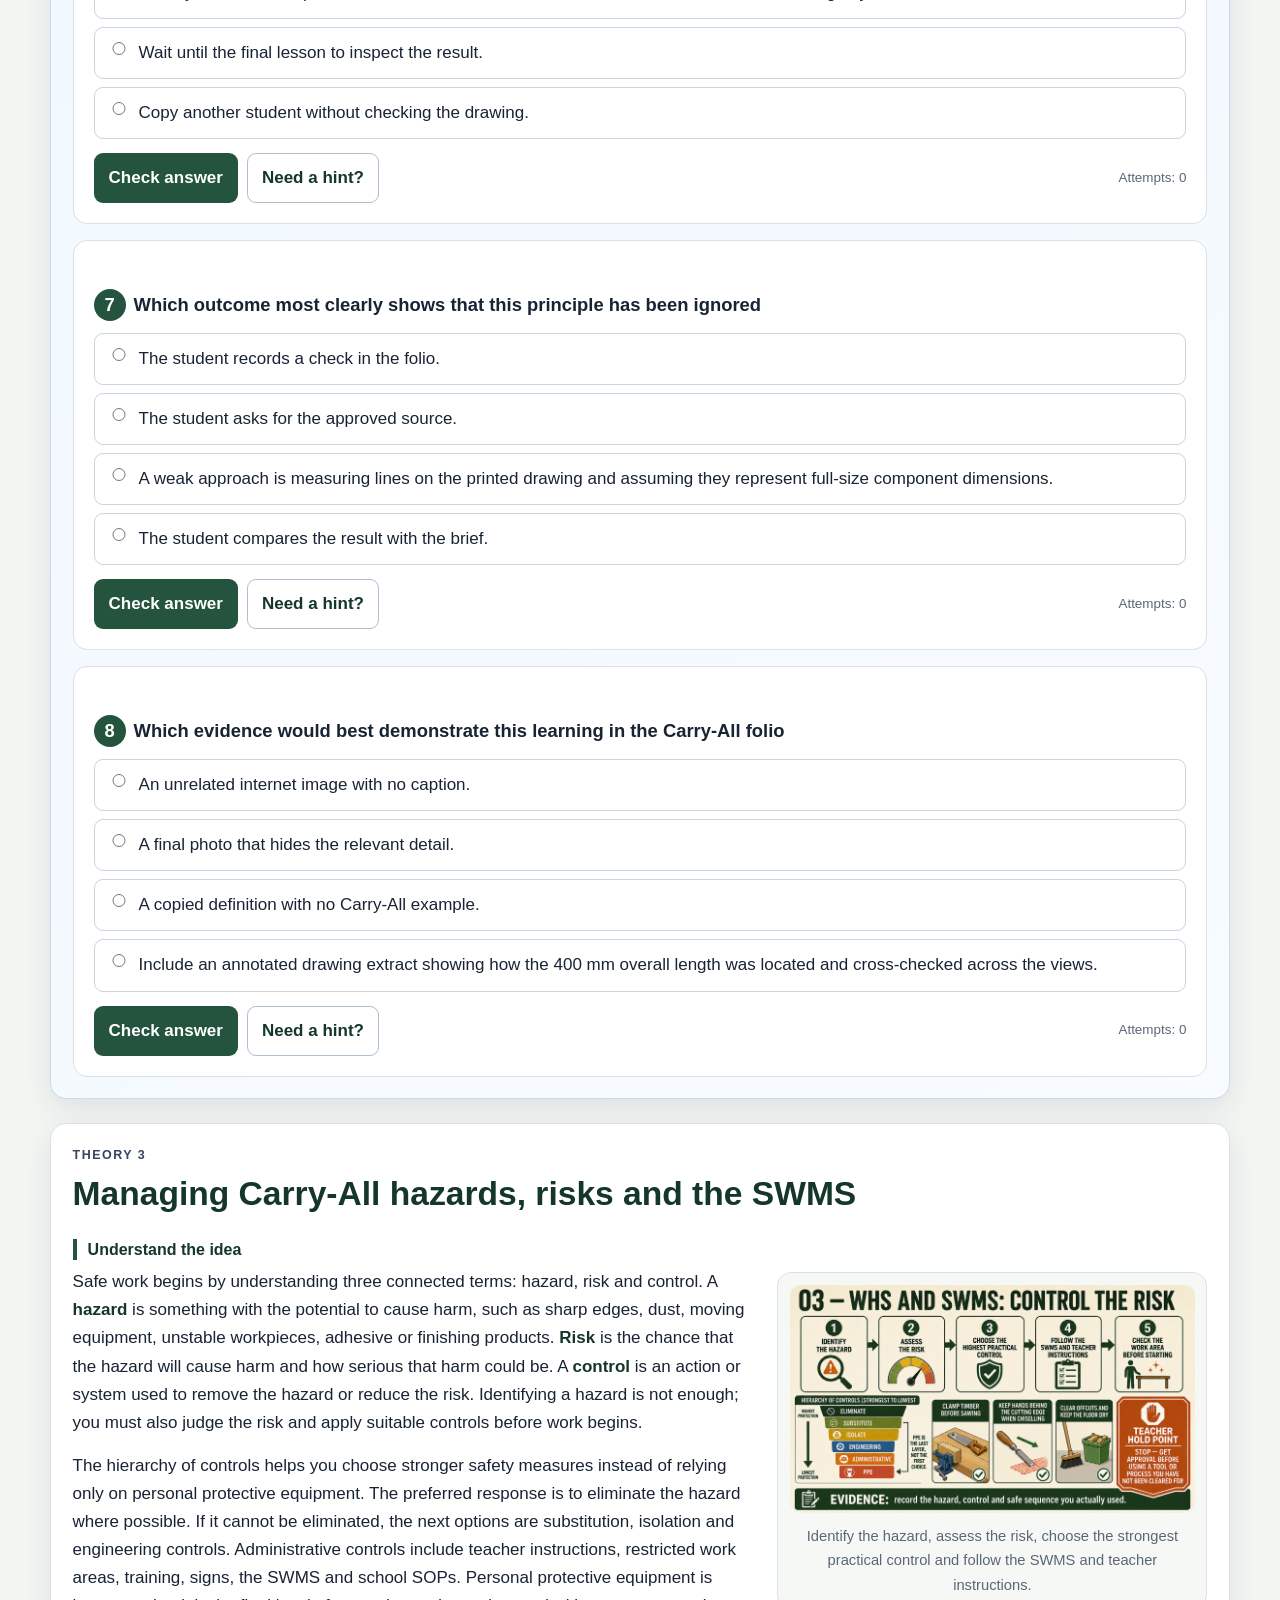
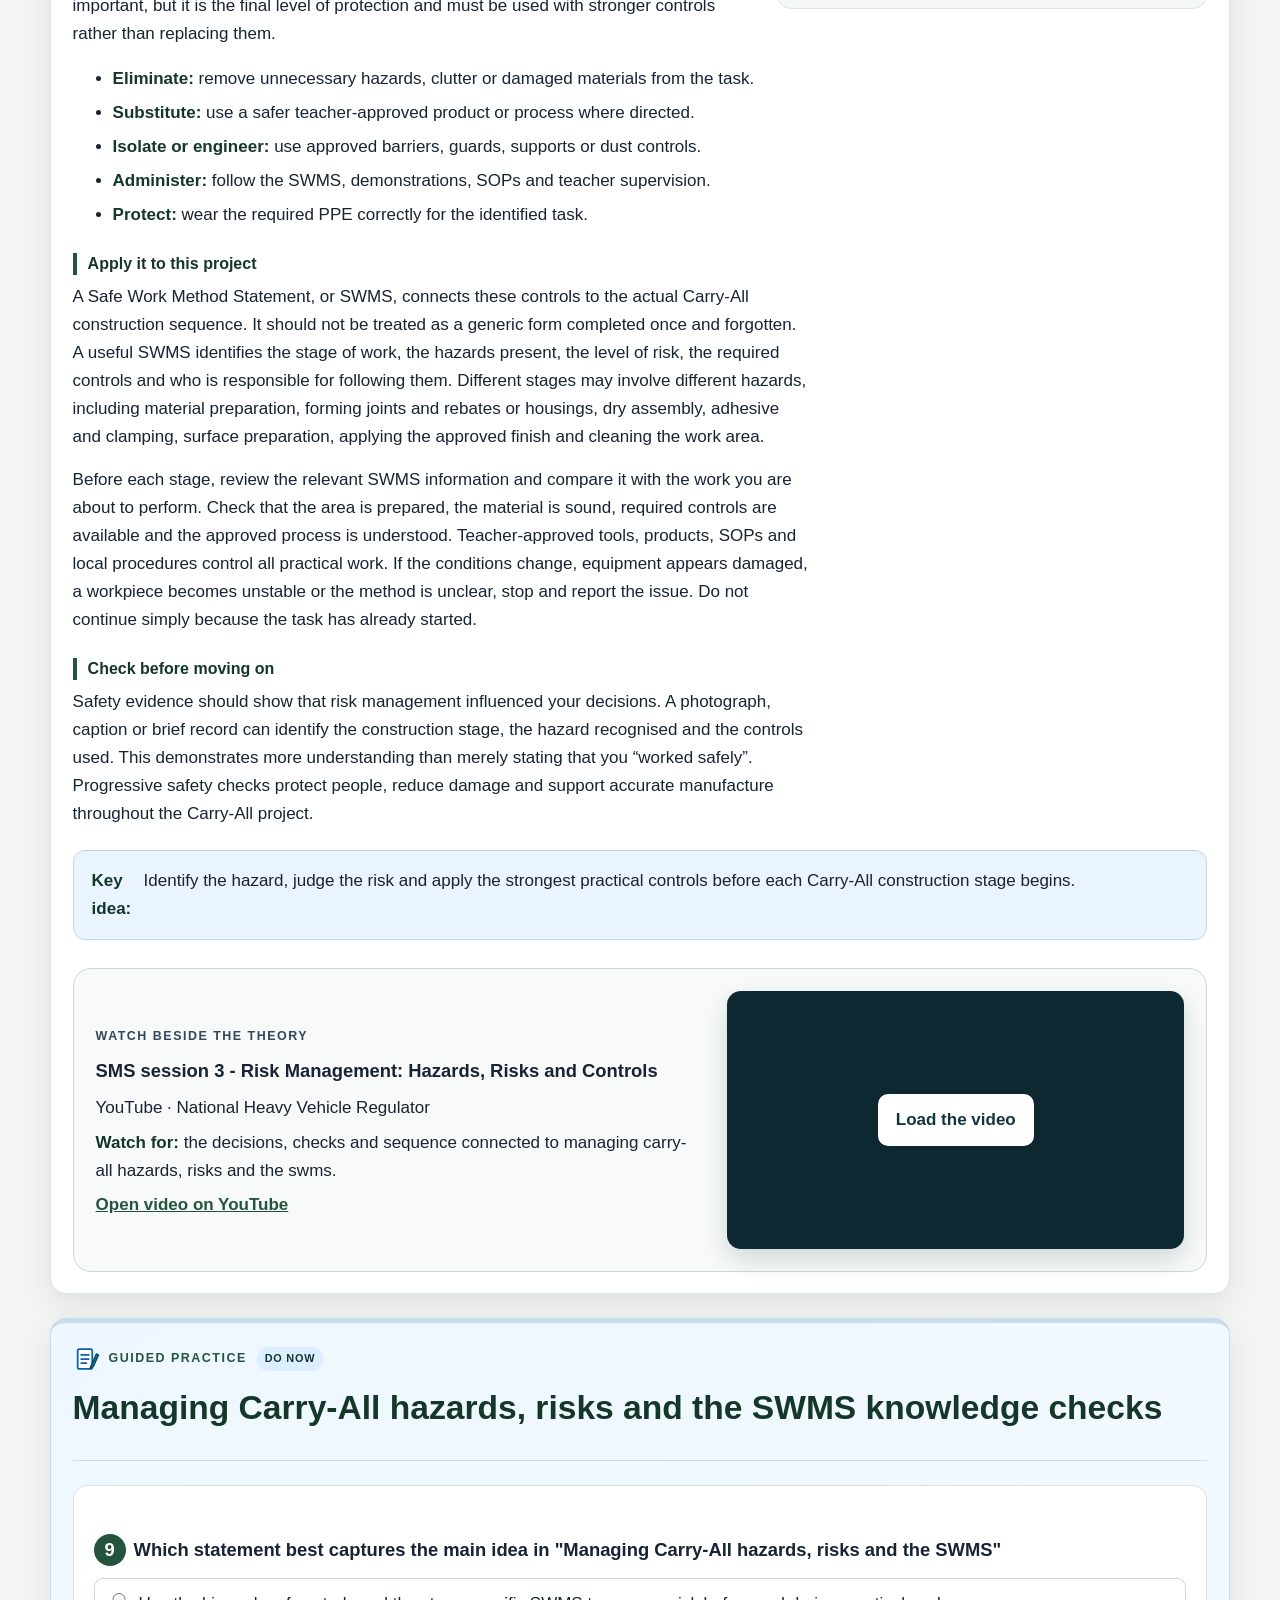
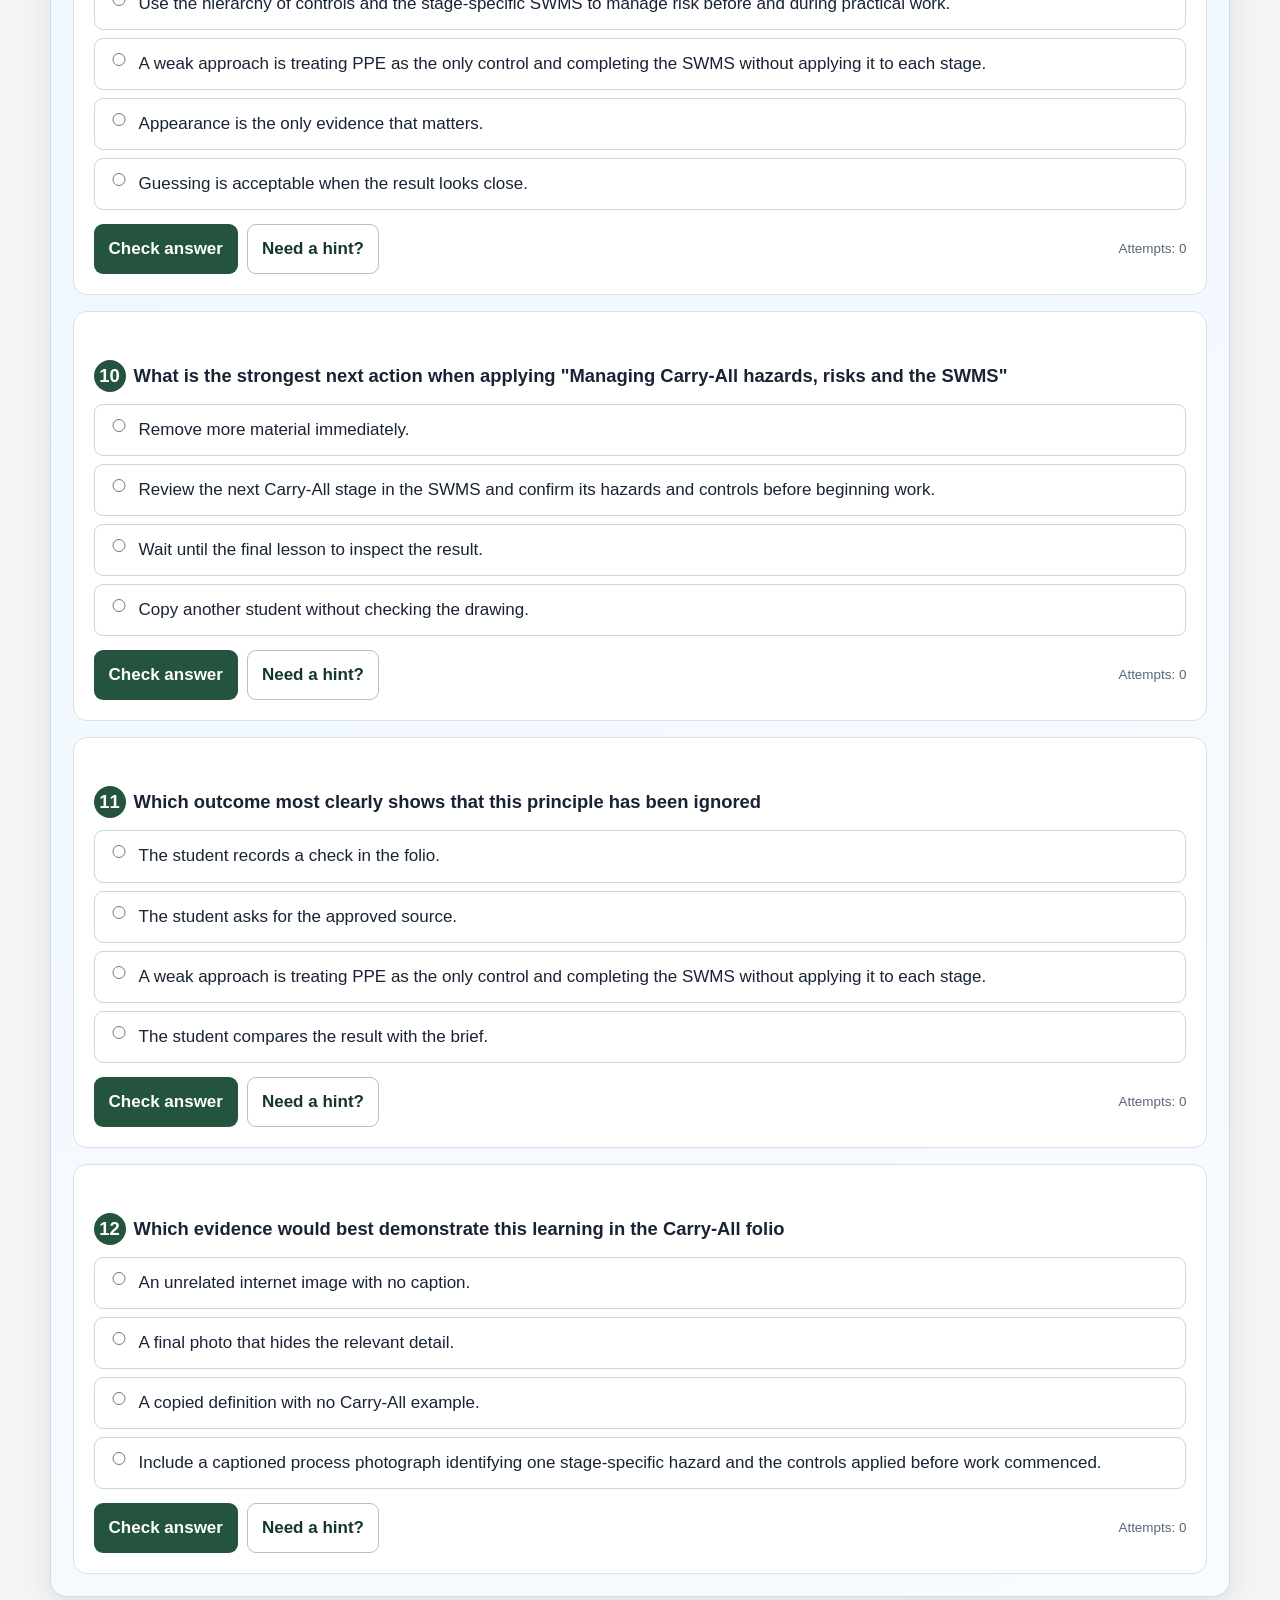
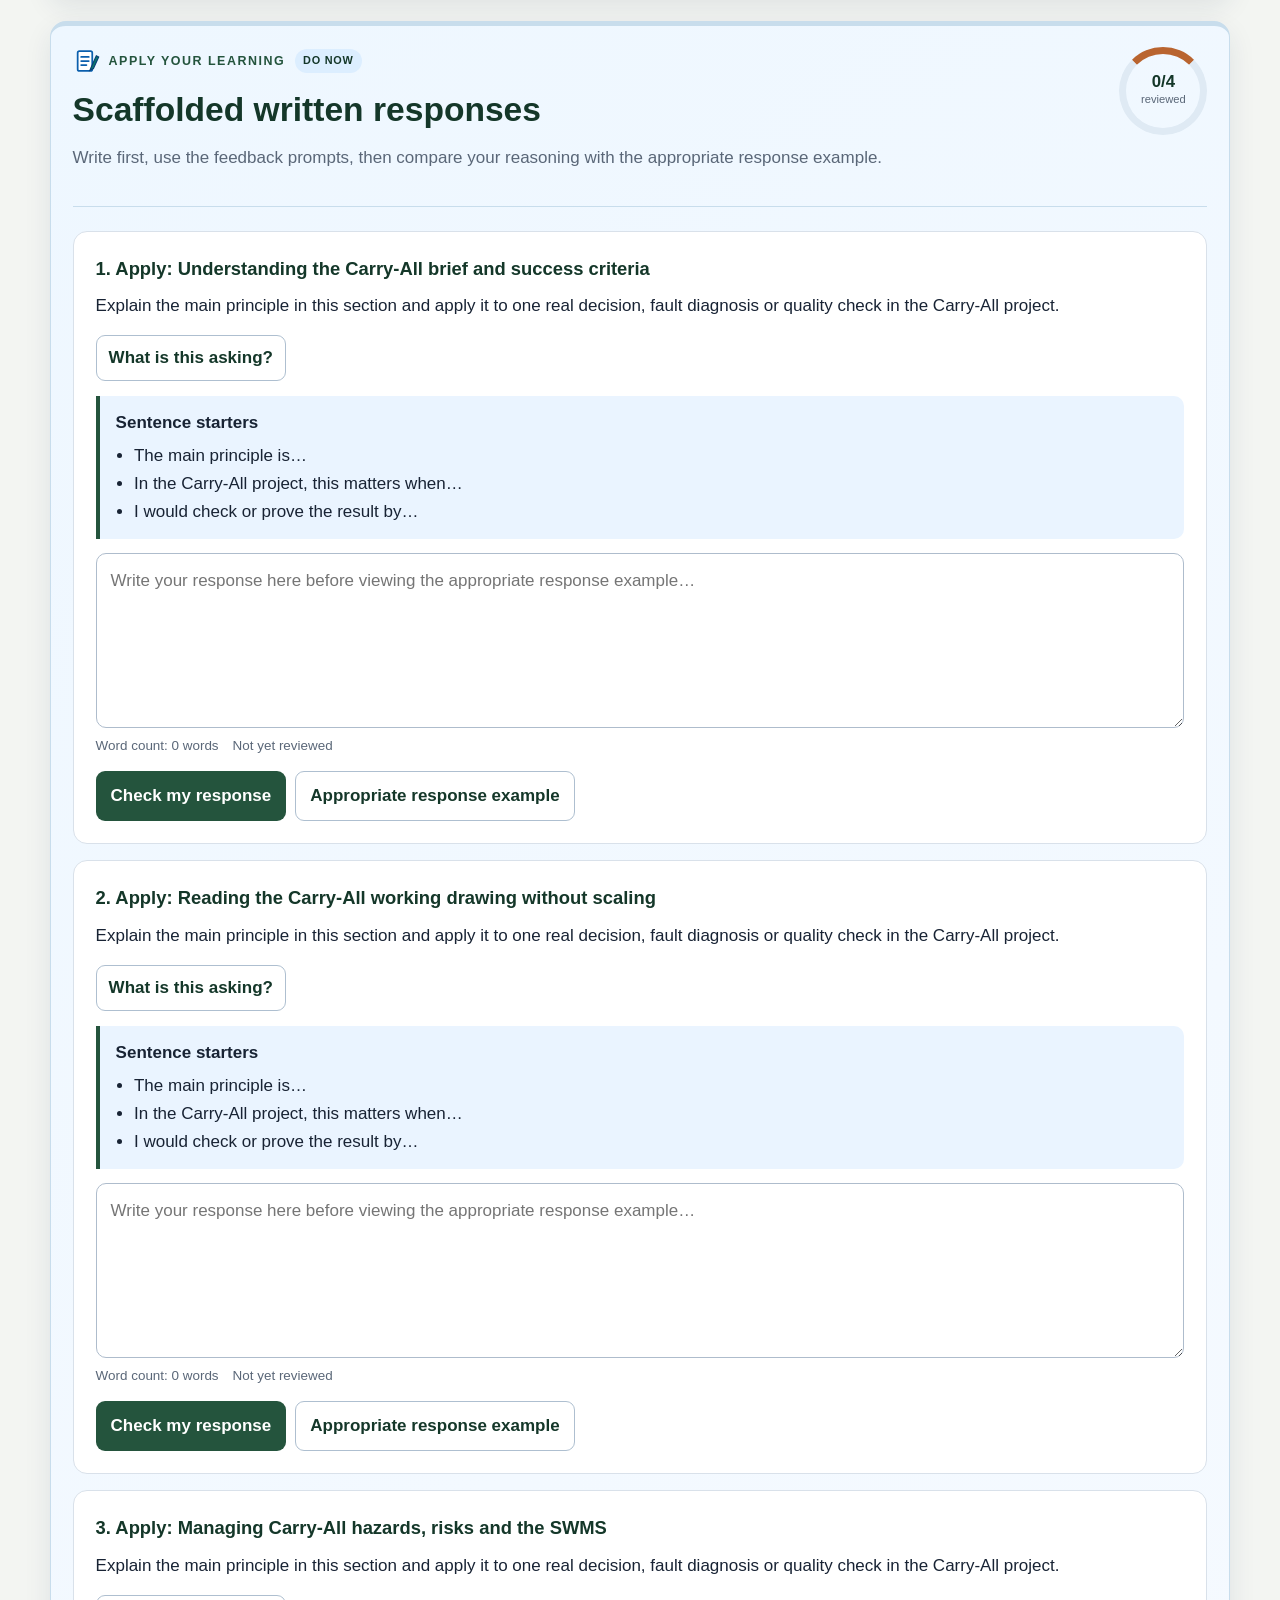
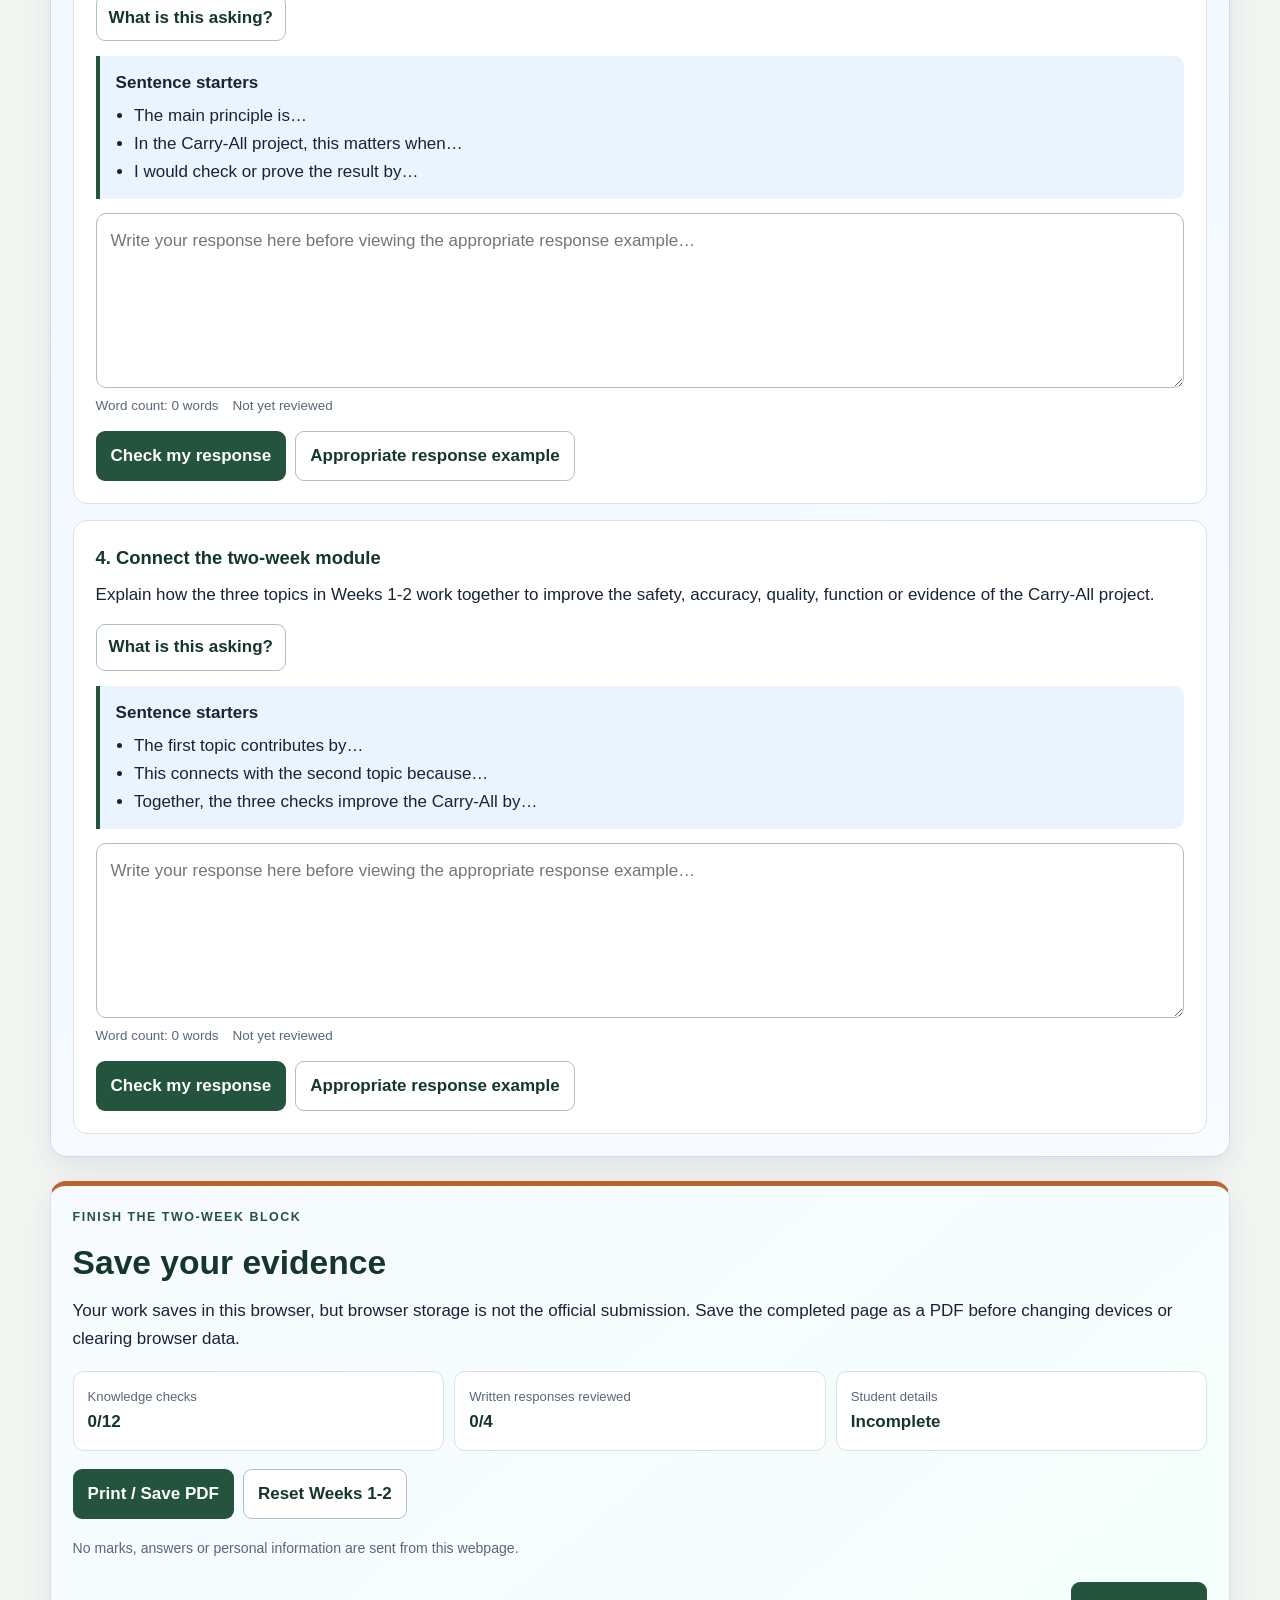
==== commit d492e5f0: "Align modules with the Mirror flow" ====
--- a/weeks1-2/index.html
+++ b/weeks1-2/index.html
@@ -7,6 +7,7 @@
   <link rel="stylesheet" href="../styles/course.css"><link rel="stylesheet" href="../styles/carry-all-overrides.css">
   <link rel="stylesheet" href="../styles/timber-module-alignment.css?v=1">
 <link rel="stylesheet" href="../styles/timber-learning-package.css?v=1">
+  <link rel="stylesheet" href="../mirror-module-flow.css?v=2">
 </head>
 <body>
   <a class="skip-link" href="#main-content">Skip to lesson</a>
@@ -60,4 +61,5 @@
   <footer><p>Carry-All Guided Course – Weeks 1-2</p><p>Wagga Wagga High School | Industrial Technology – Timber</p></footer>
   <script src="lesson-data.js"></script><script src="../scripts/lesson-engine.js"></script>
 <script src="../scripts/timber-learning-package.js?v=1"></script>
+<script src="../mirror-module-flow.js?v=2"></script>
 </body></html>
--- a/mirror-module-flow.css
+++ b/mirror-module-flow.css
@@ -0,0 +1,68 @@
+/* Shared Timber module presentation pattern: Mirror reference. */
+body.mirror-module-flow .module-presentation-card {
+  display: grid;
+  grid-template-columns: minmax(0, 1fr) auto;
+  align-items: center;
+  gap: 24px 32px;
+  min-height: 260px;
+}
+
+body.mirror-module-flow .mirror-module-actions,
+body.mirror-module-flow .mirror-support-actions {
+  display: flex;
+  flex-wrap: wrap;
+  justify-content: flex-end;
+  gap: 10px;
+}
+
+body.mirror-module-flow .student-strip {
+  display: grid;
+  grid-template-columns: 1fr;
+  gap: 14px;
+  margin: 0 0 24px;
+  padding: 0;
+  background: transparent;
+  border: 0;
+  border-radius: 0;
+  box-shadow: none;
+}
+
+body.mirror-module-flow .student-strip h2 { margin: .2rem 0 .35rem; }
+body.mirror-module-flow .student-strip p { margin: .2rem 0; }
+body.mirror-module-flow .student-strip .student-fields {
+  display: grid;
+  grid-template-columns: minmax(0, 1fr) minmax(0, 1fr) minmax(150px, .7fr);
+  gap: 12px;
+  margin: 0;
+}
+body.mirror-module-flow .student-strip .student-fields label { display: grid; gap: 5px; }
+body.mirror-module-flow .student-strip .student-fields input {
+  width: 100%;
+  min-width: 0;
+  min-height: 52px;
+}
+
+body.mirror-module-flow .part-banner.mirror-theory-divider {
+  margin: 34px 0 20px;
+  padding: 0 0 0 18px;
+  color: inherit;
+  background: transparent;
+  border: 0;
+  border-left: 4px solid var(--accent, #315d3a);
+  border-radius: 0;
+  box-shadow: none;
+}
+body.mirror-module-flow .part-banner.mirror-theory-divider h2 { margin: 0 0 6px; }
+body.mirror-module-flow .part-banner.mirror-theory-divider p { margin: 0; }
+
+@media (max-width: 900px) {
+  body.mirror-module-flow .student-strip .student-fields { grid-template-columns: 1fr 1fr; }
+}
+
+@media (max-width: 680px) {
+  body.mirror-module-flow .module-presentation-card { grid-template-columns: 1fr; }
+  body.mirror-module-flow .mirror-module-actions,
+  body.mirror-module-flow .mirror-support-actions { justify-content: flex-start; }
+  body.mirror-module-flow .student-strip .student-fields { grid-template-columns: 1fr; }
+}
+
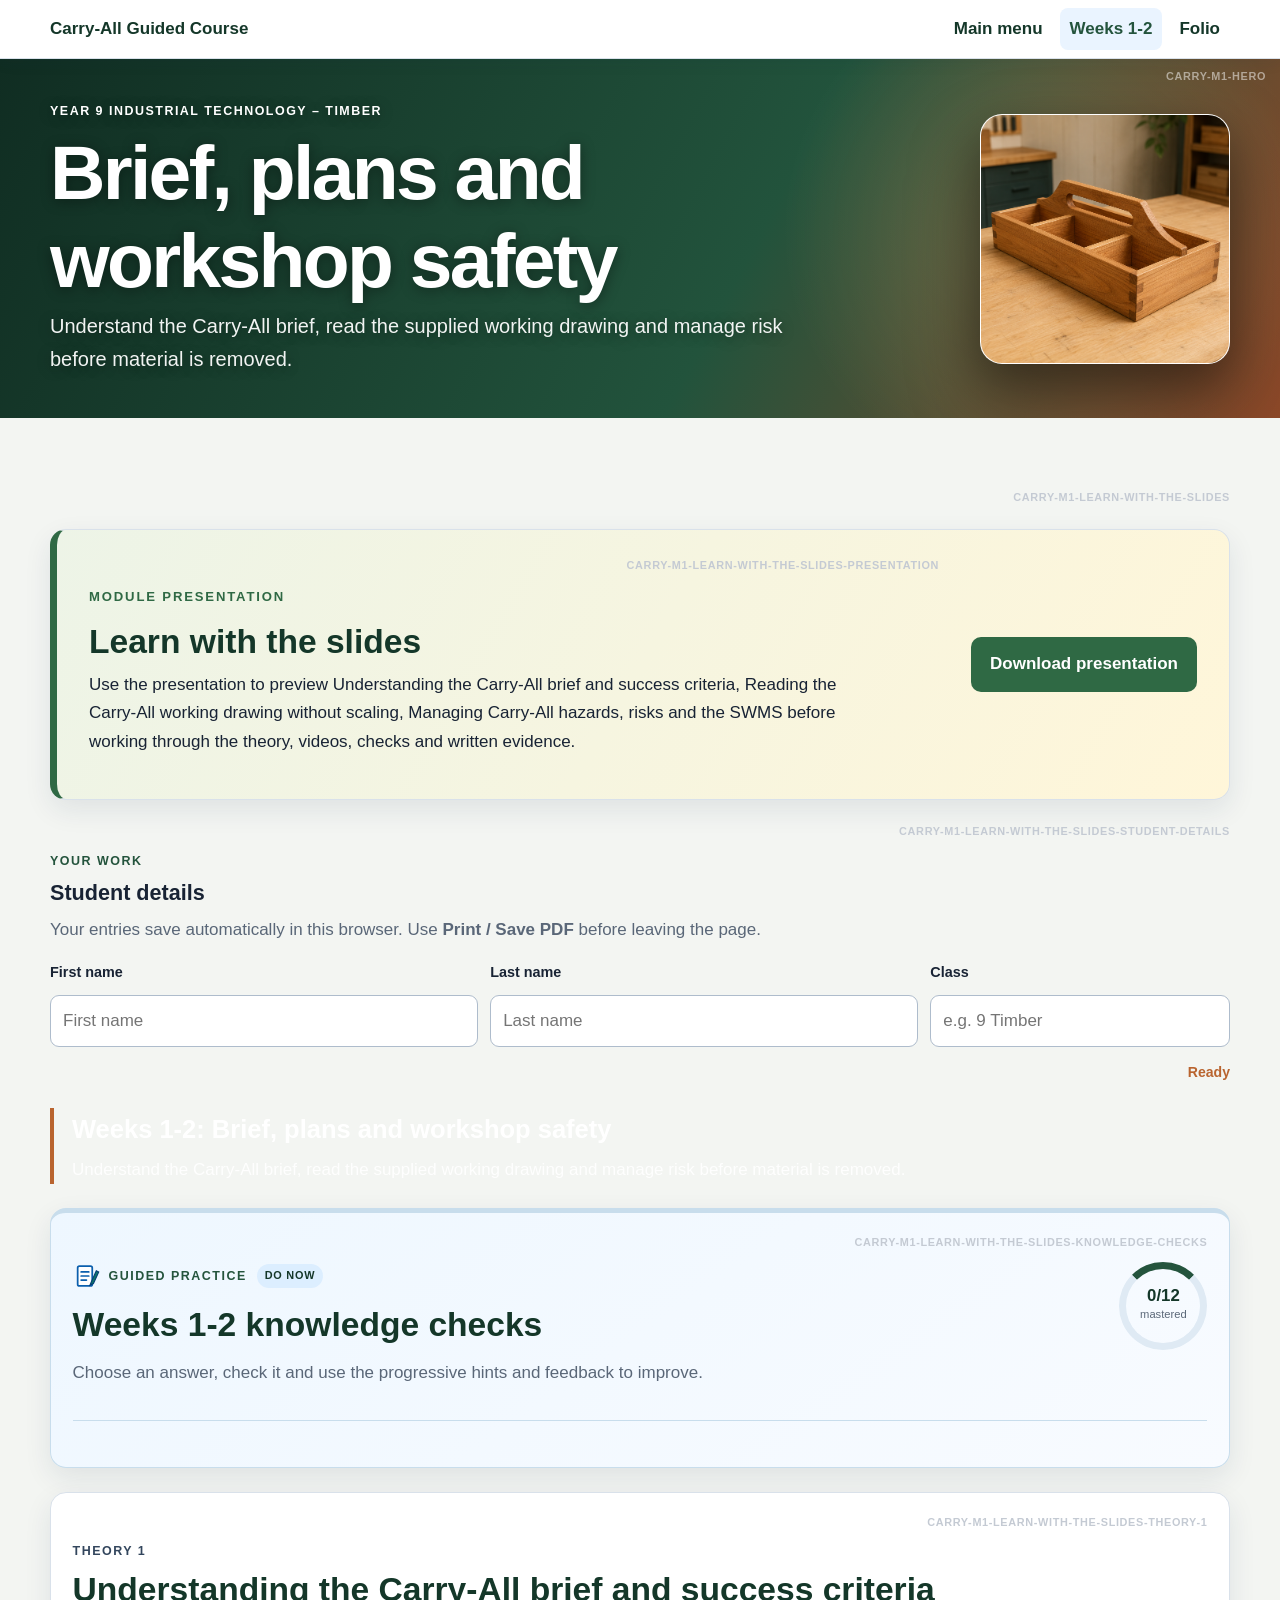
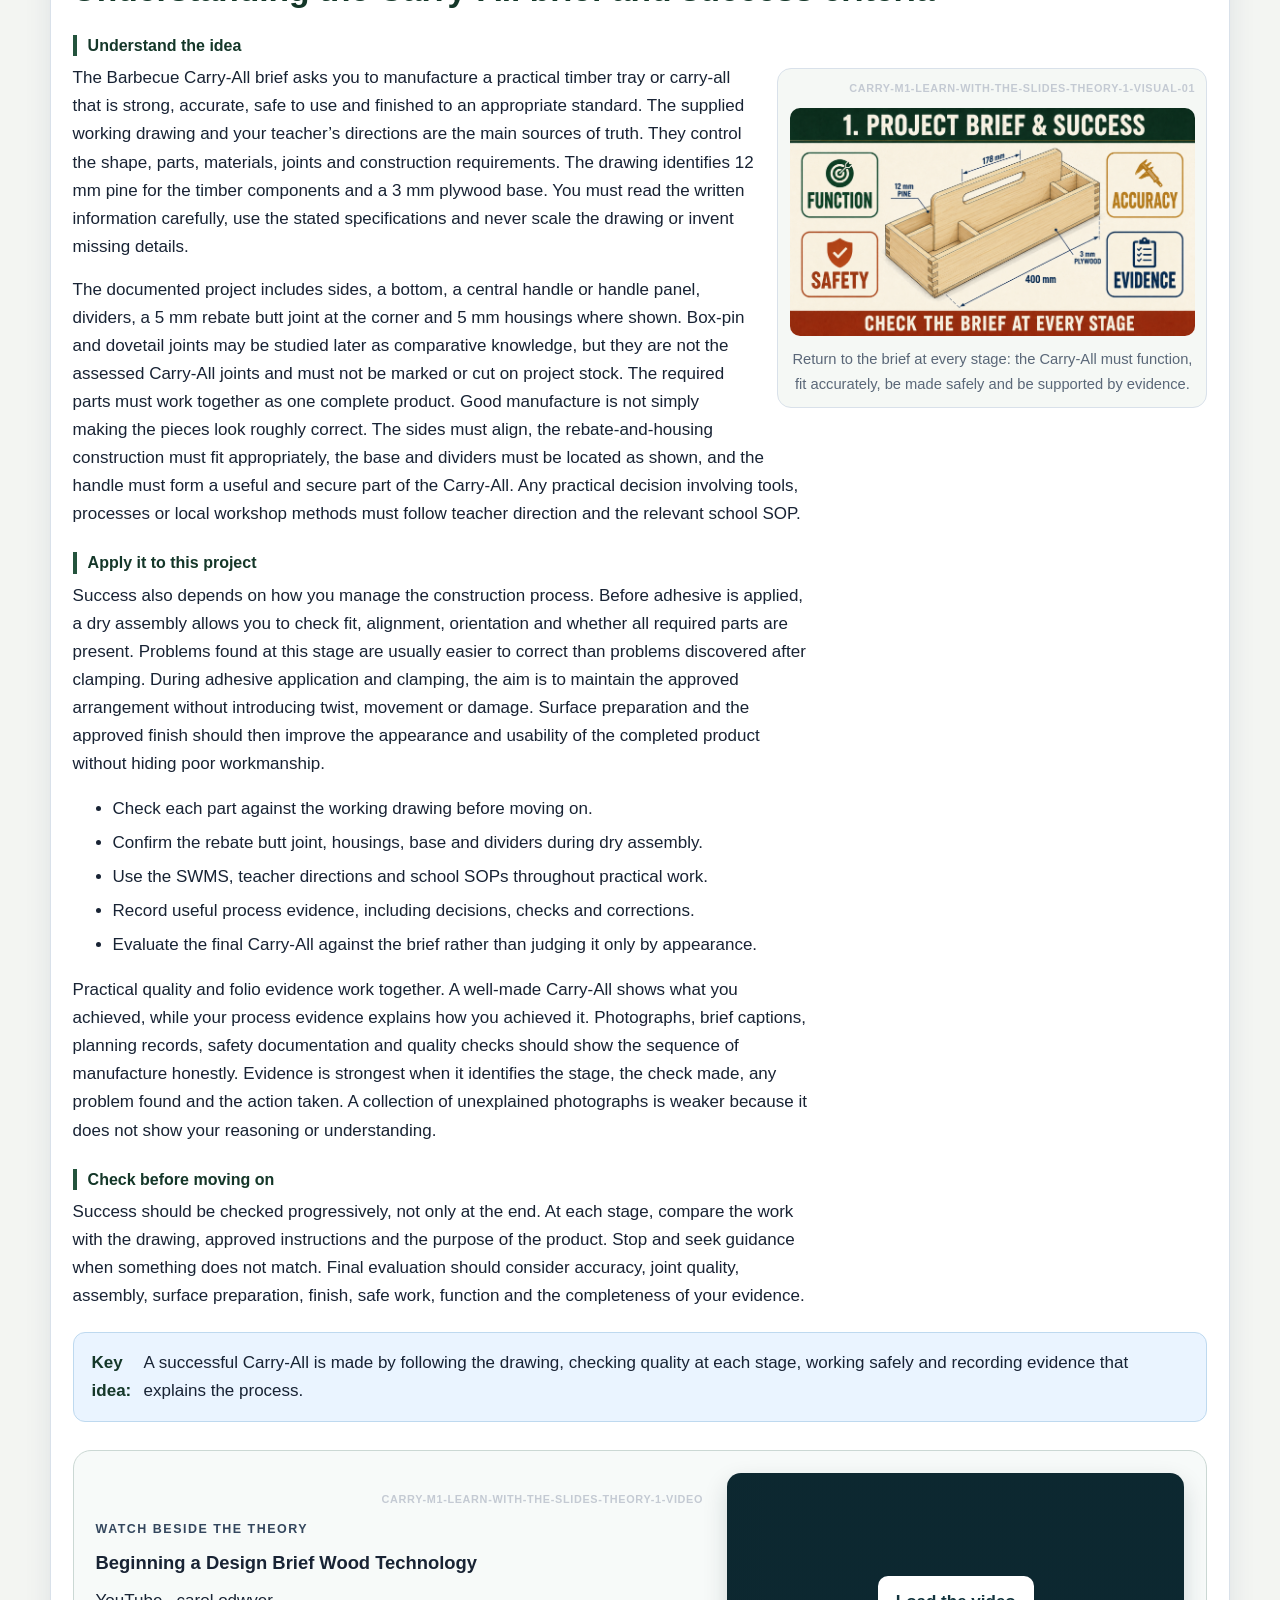
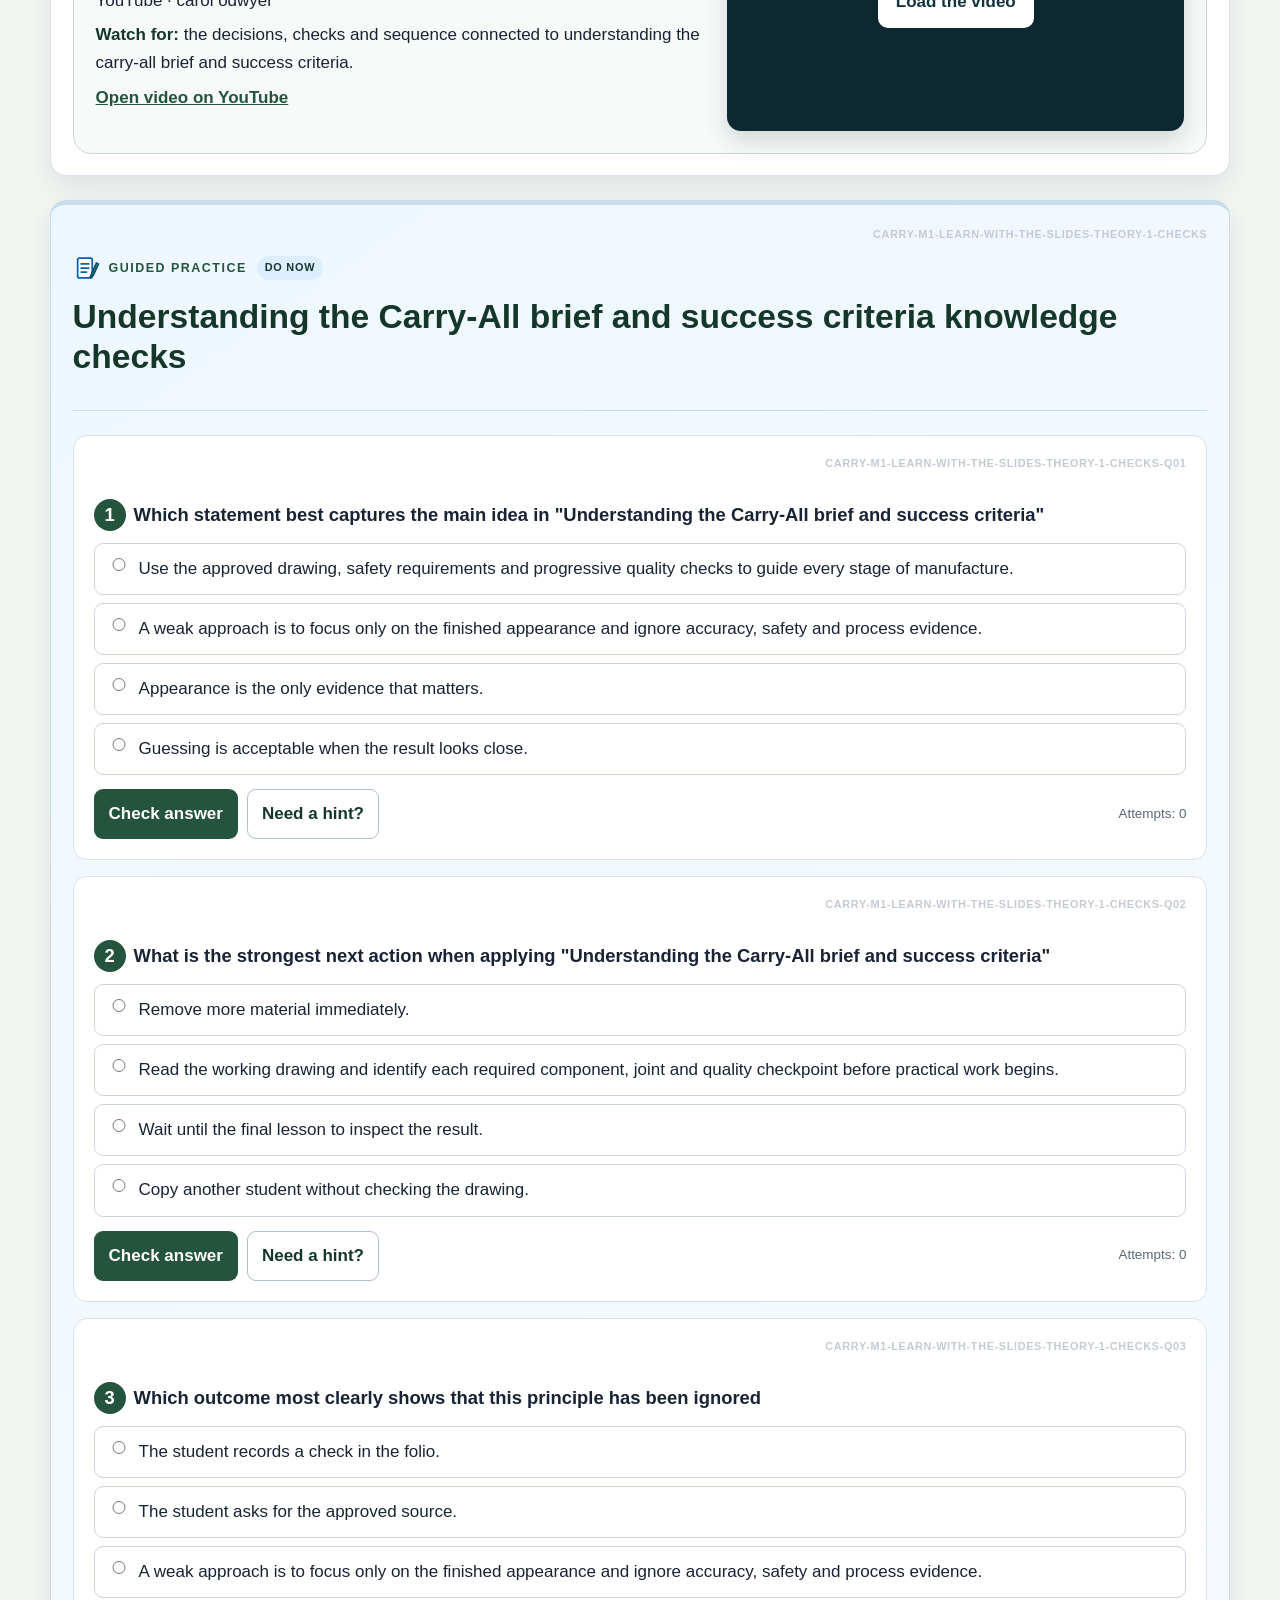
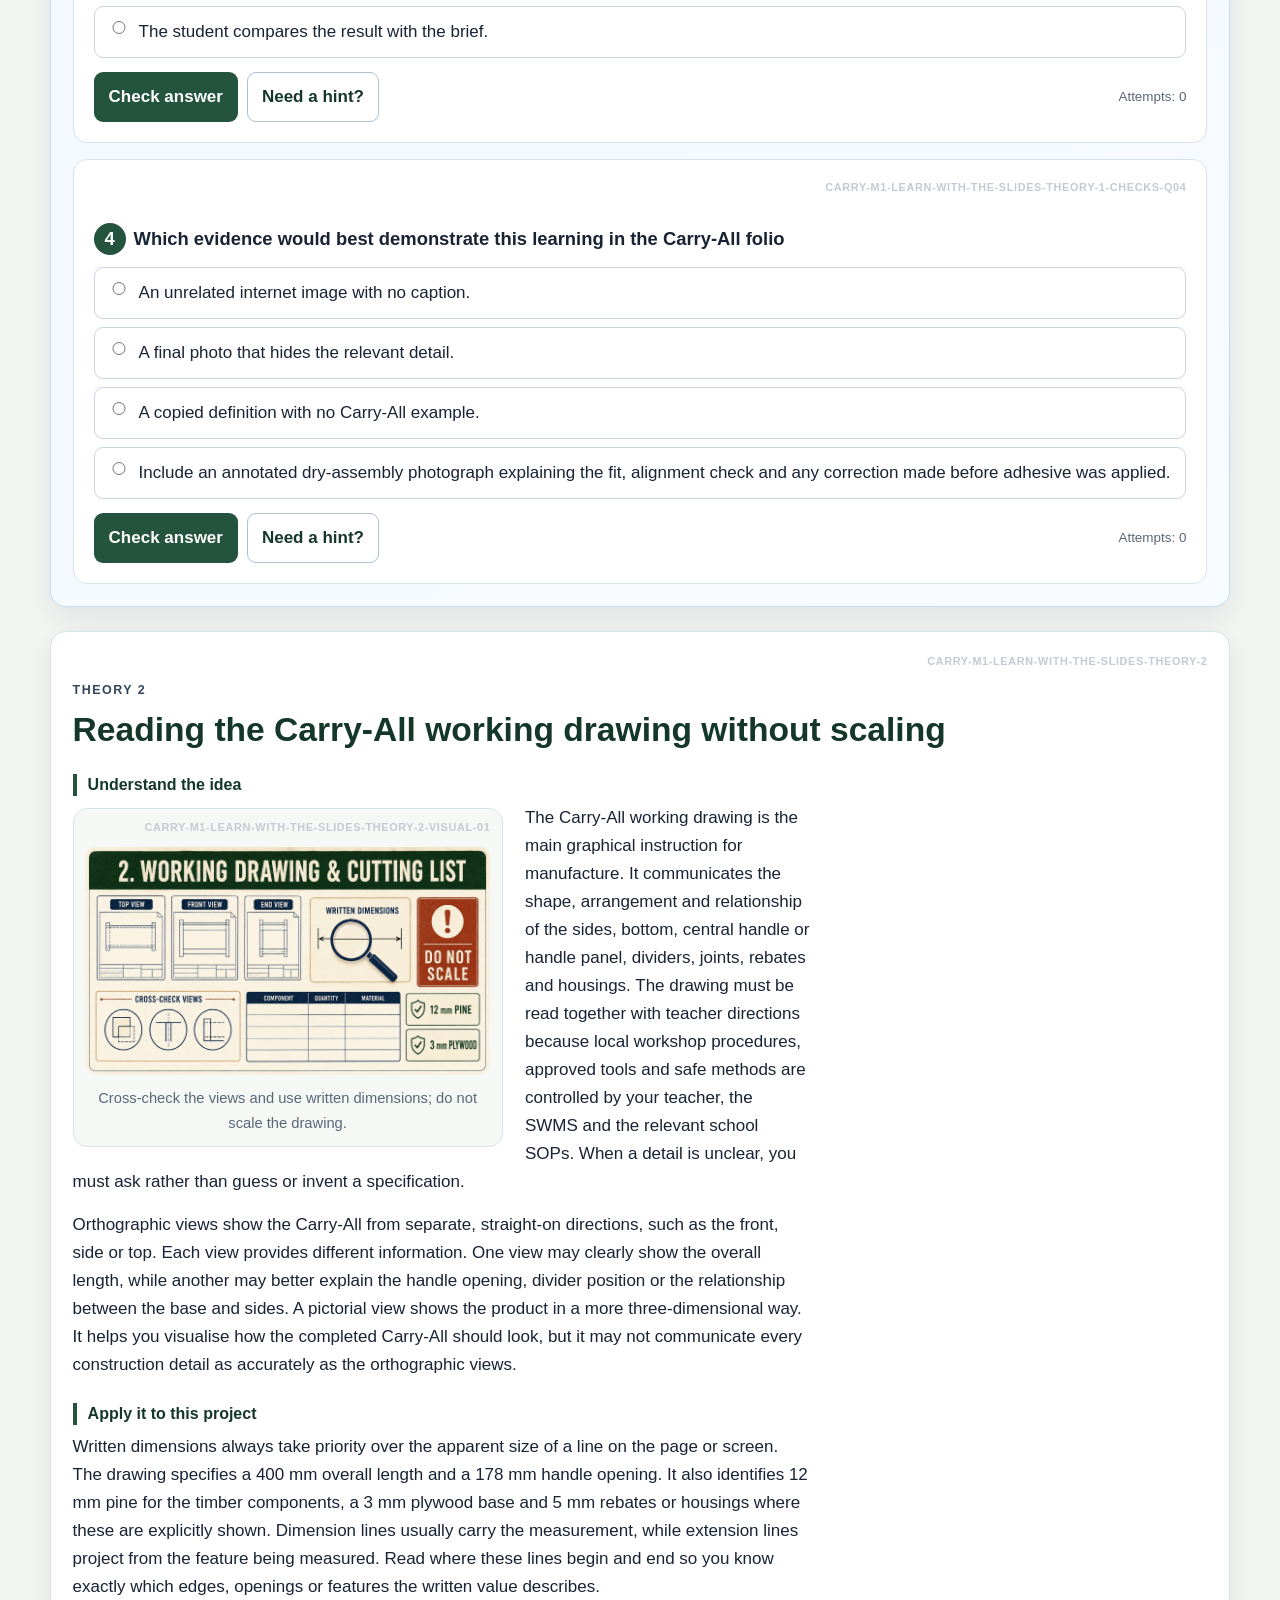
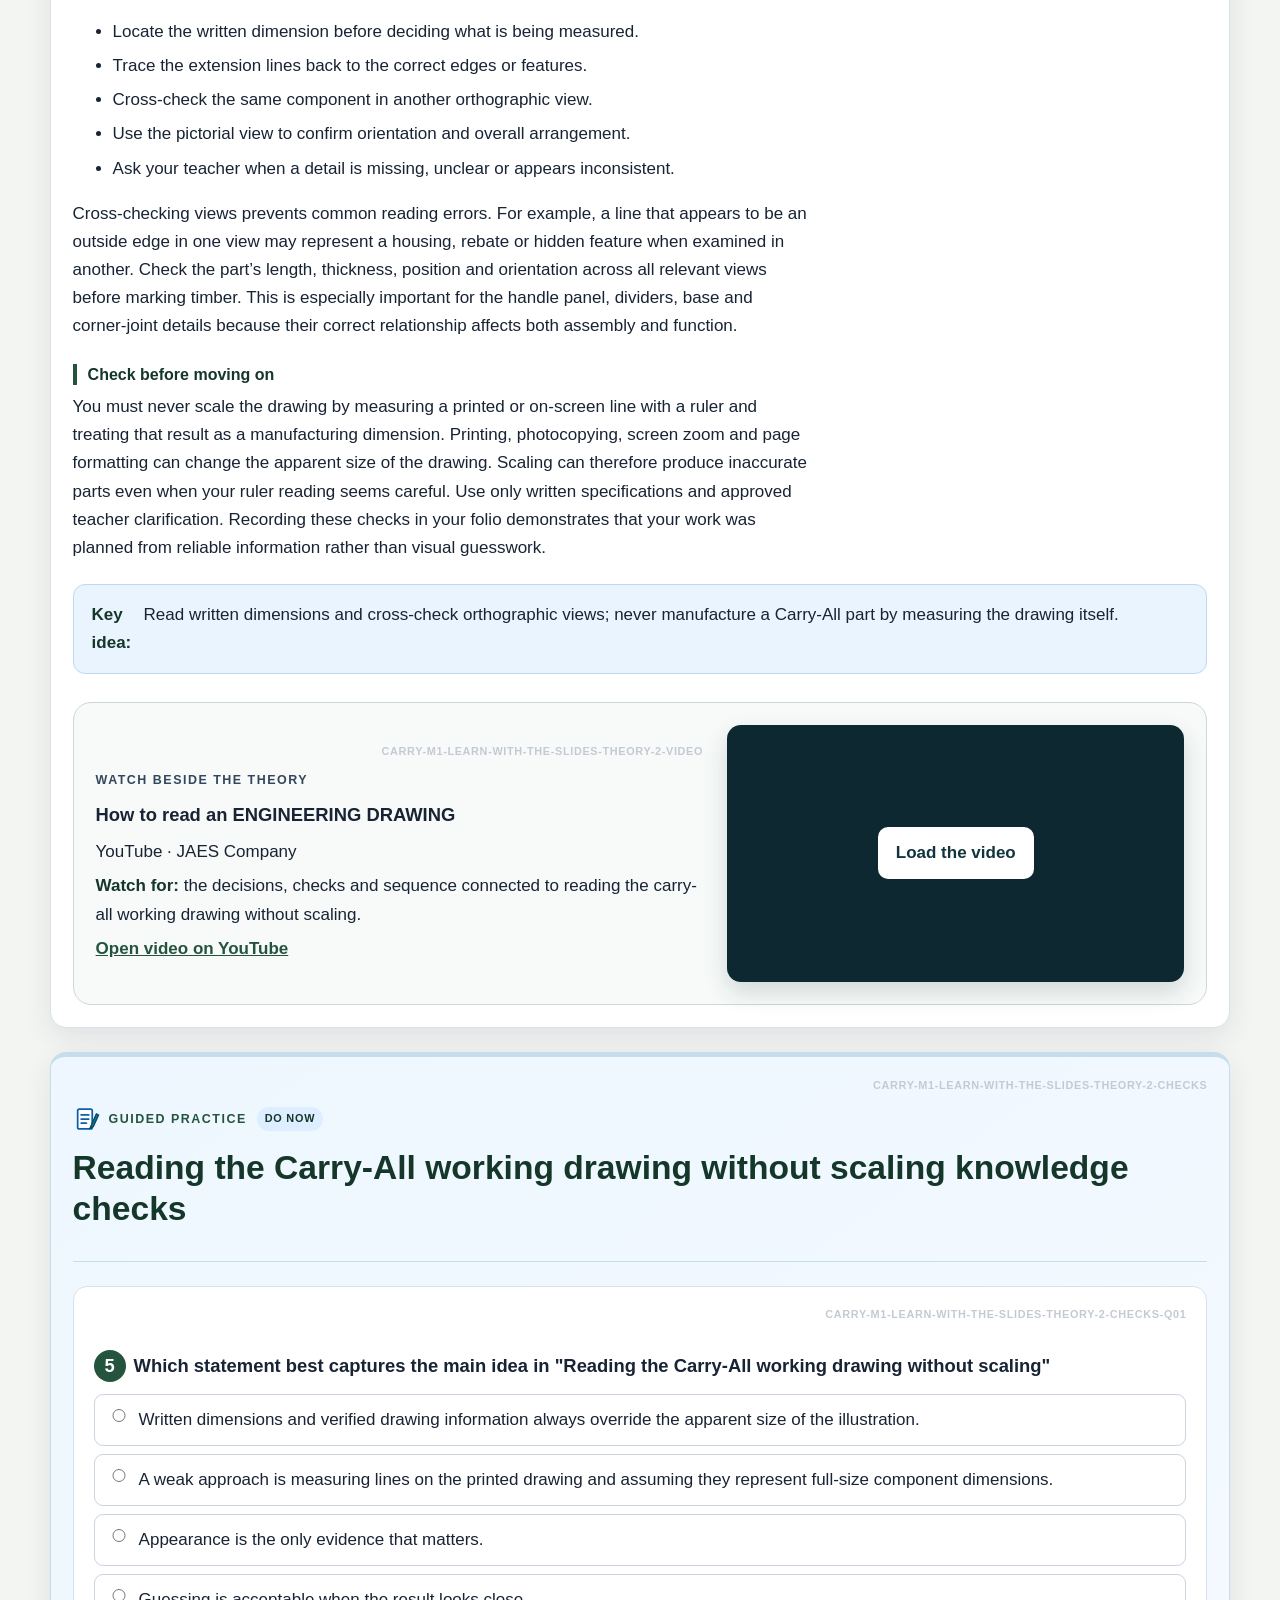
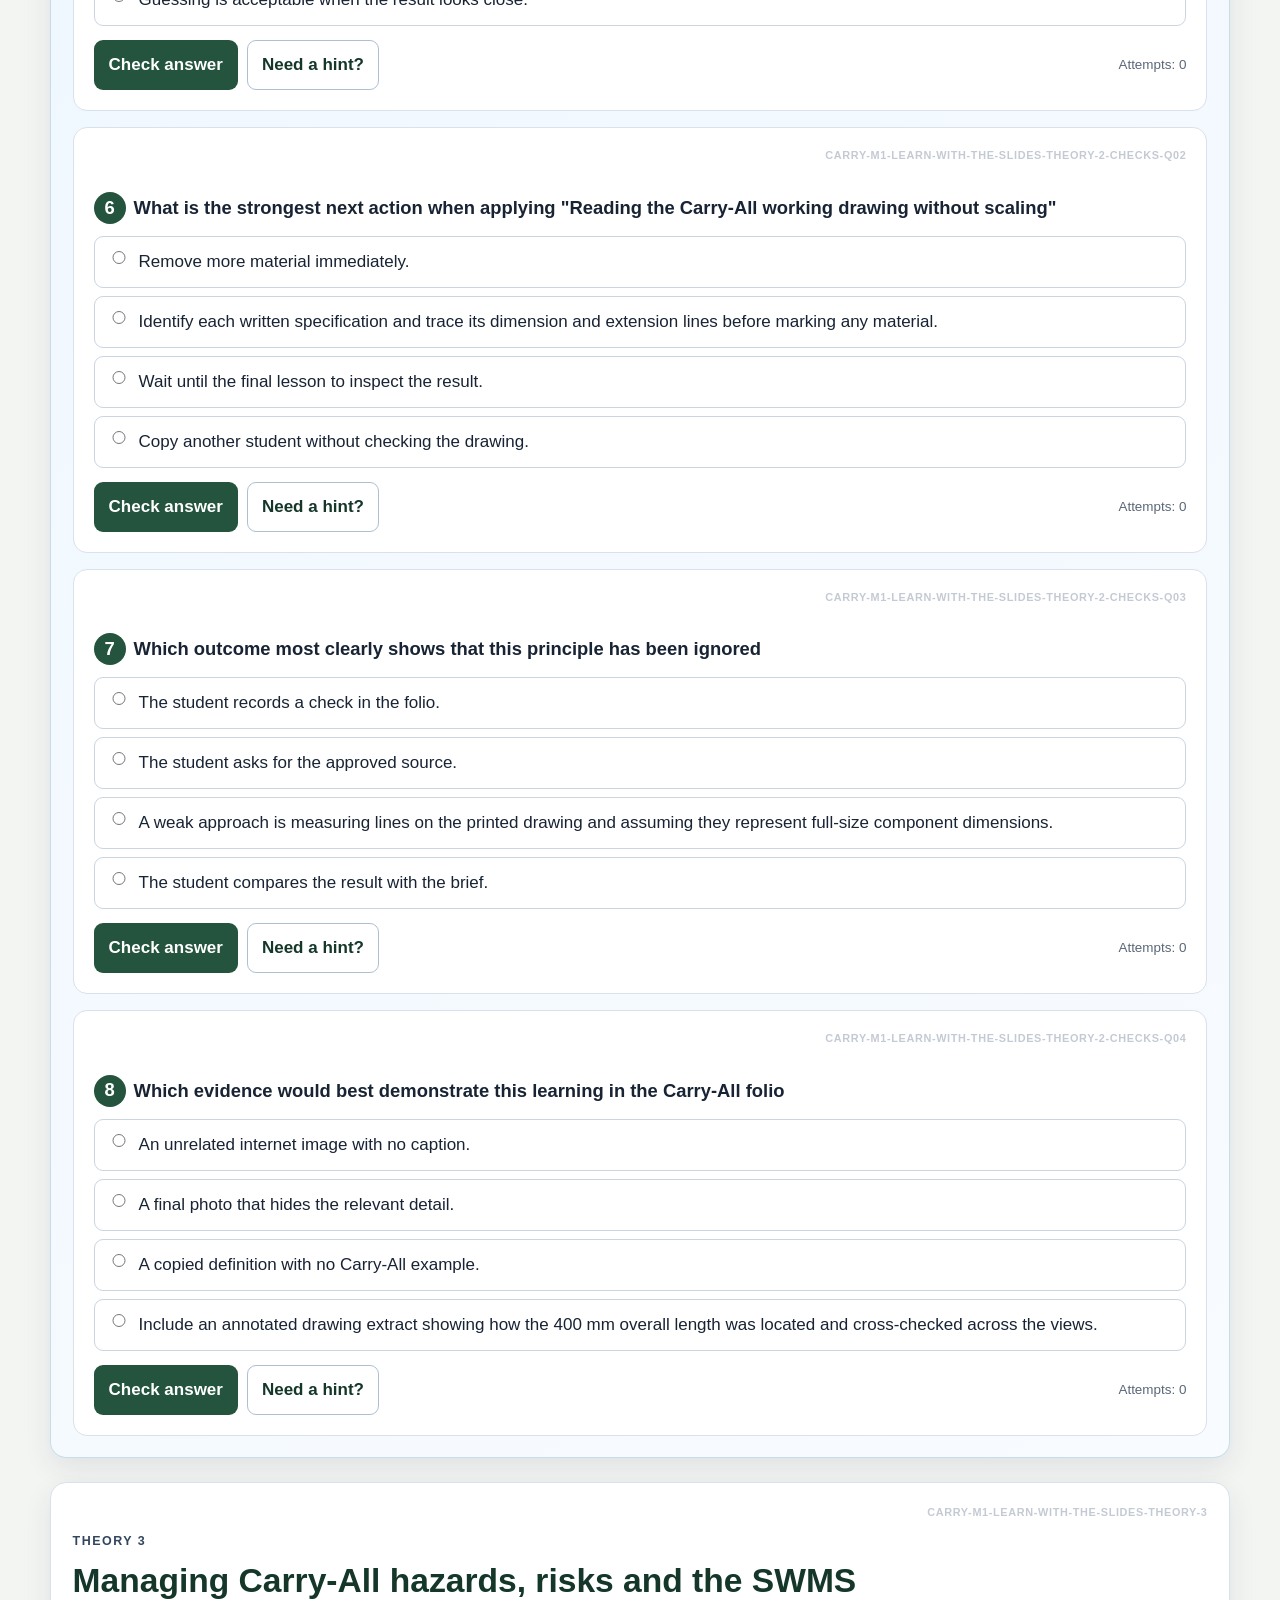
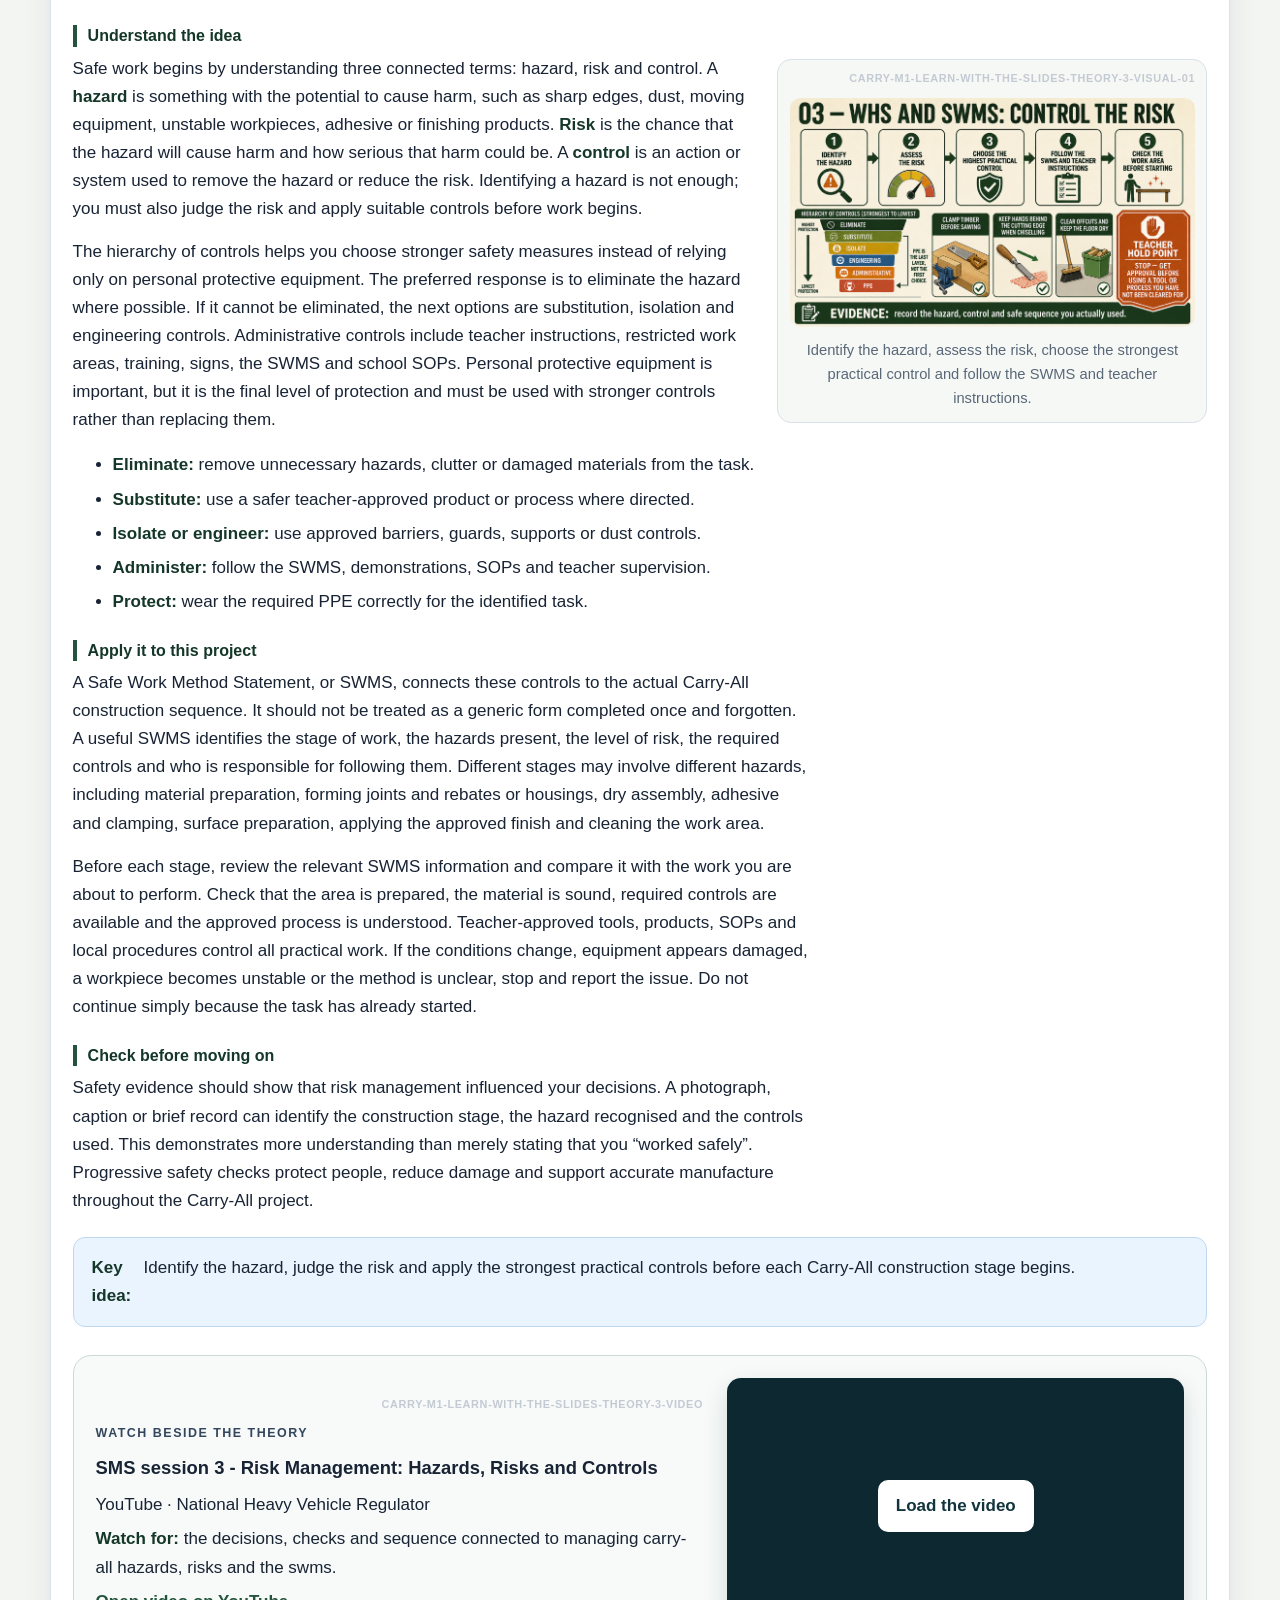
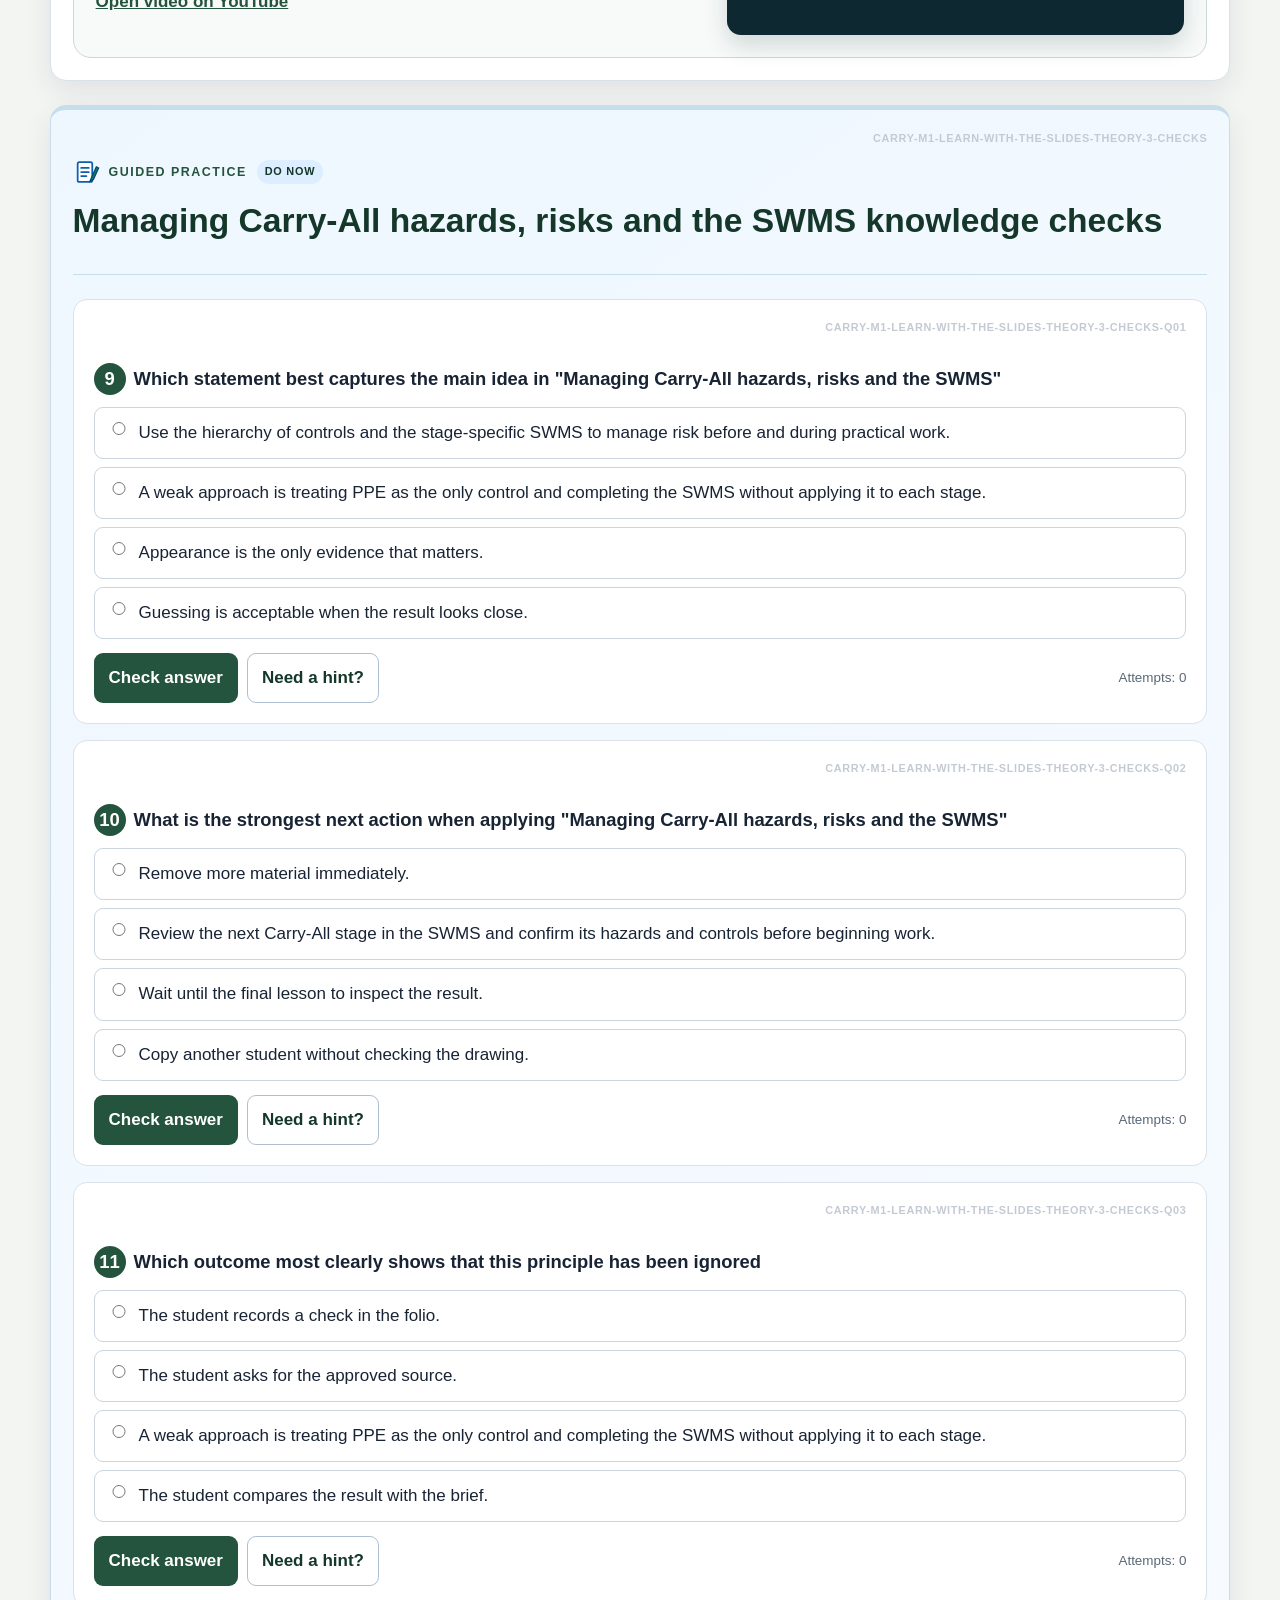
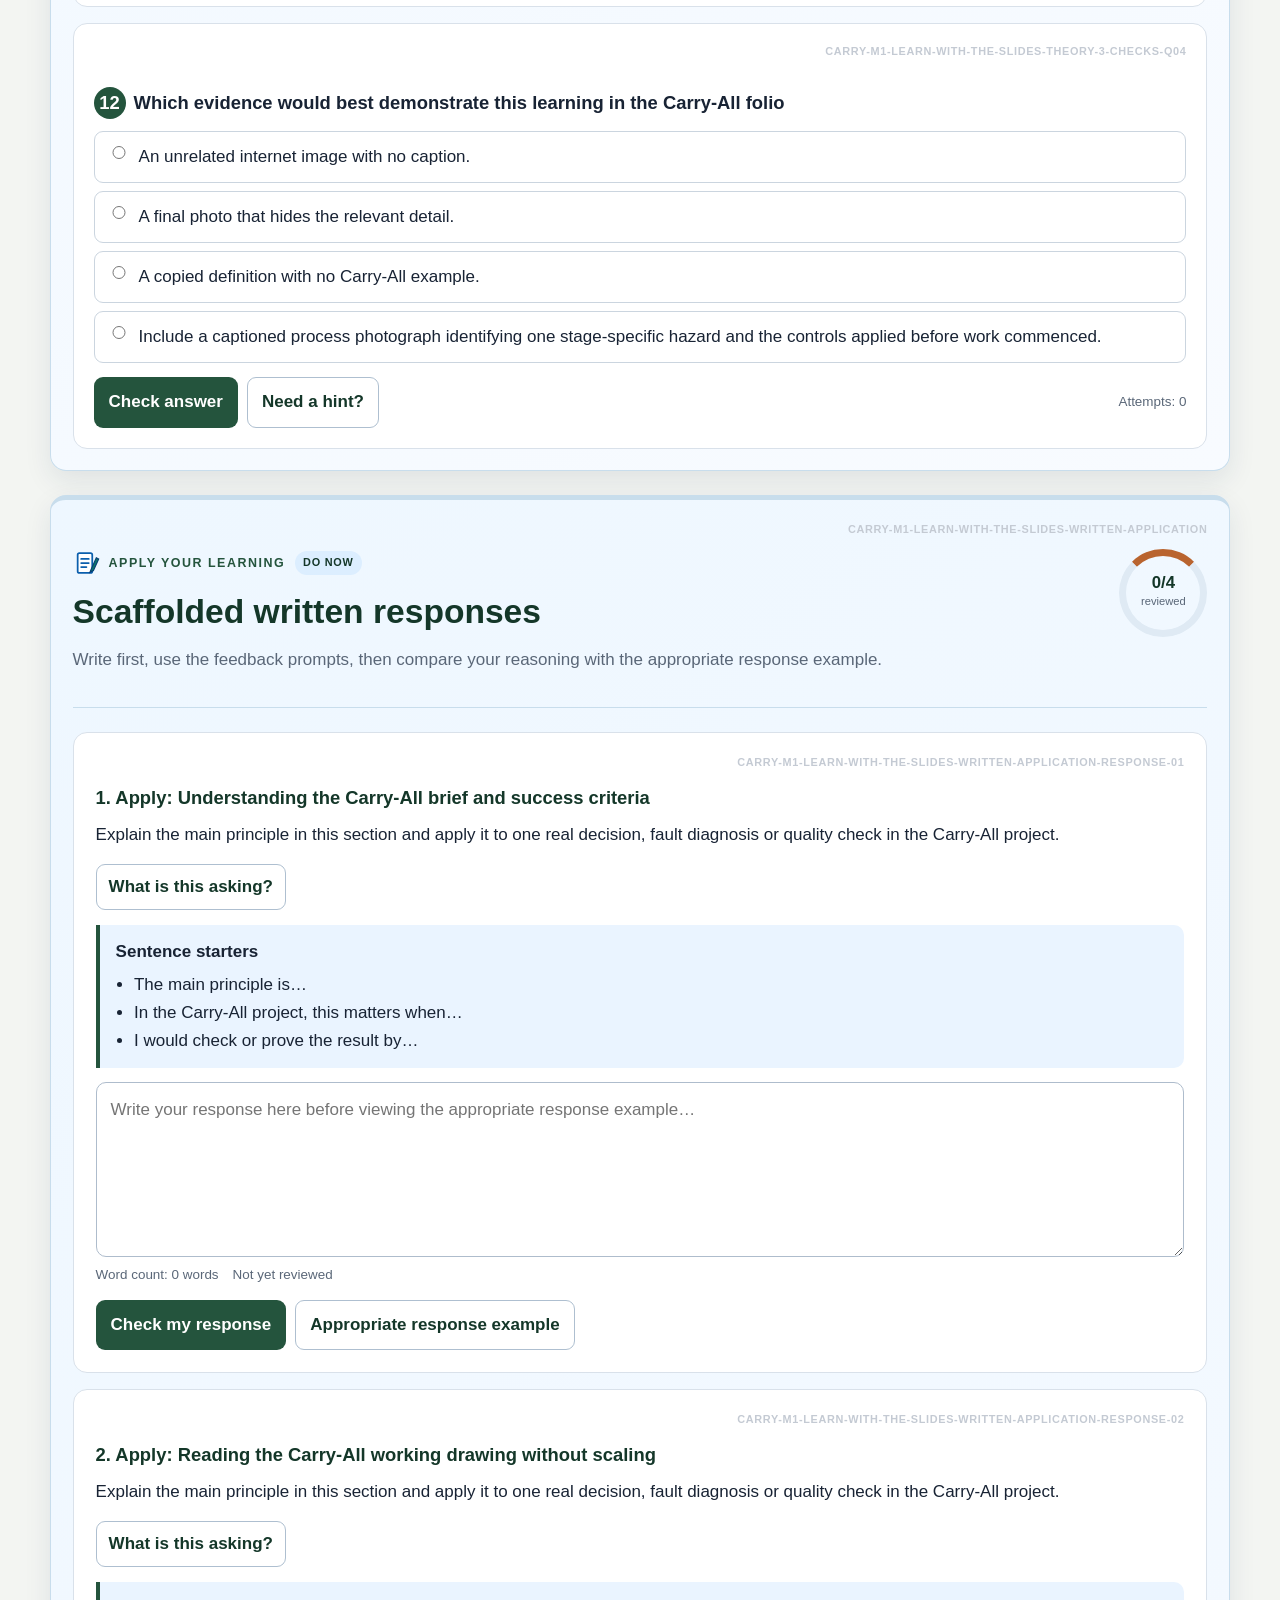
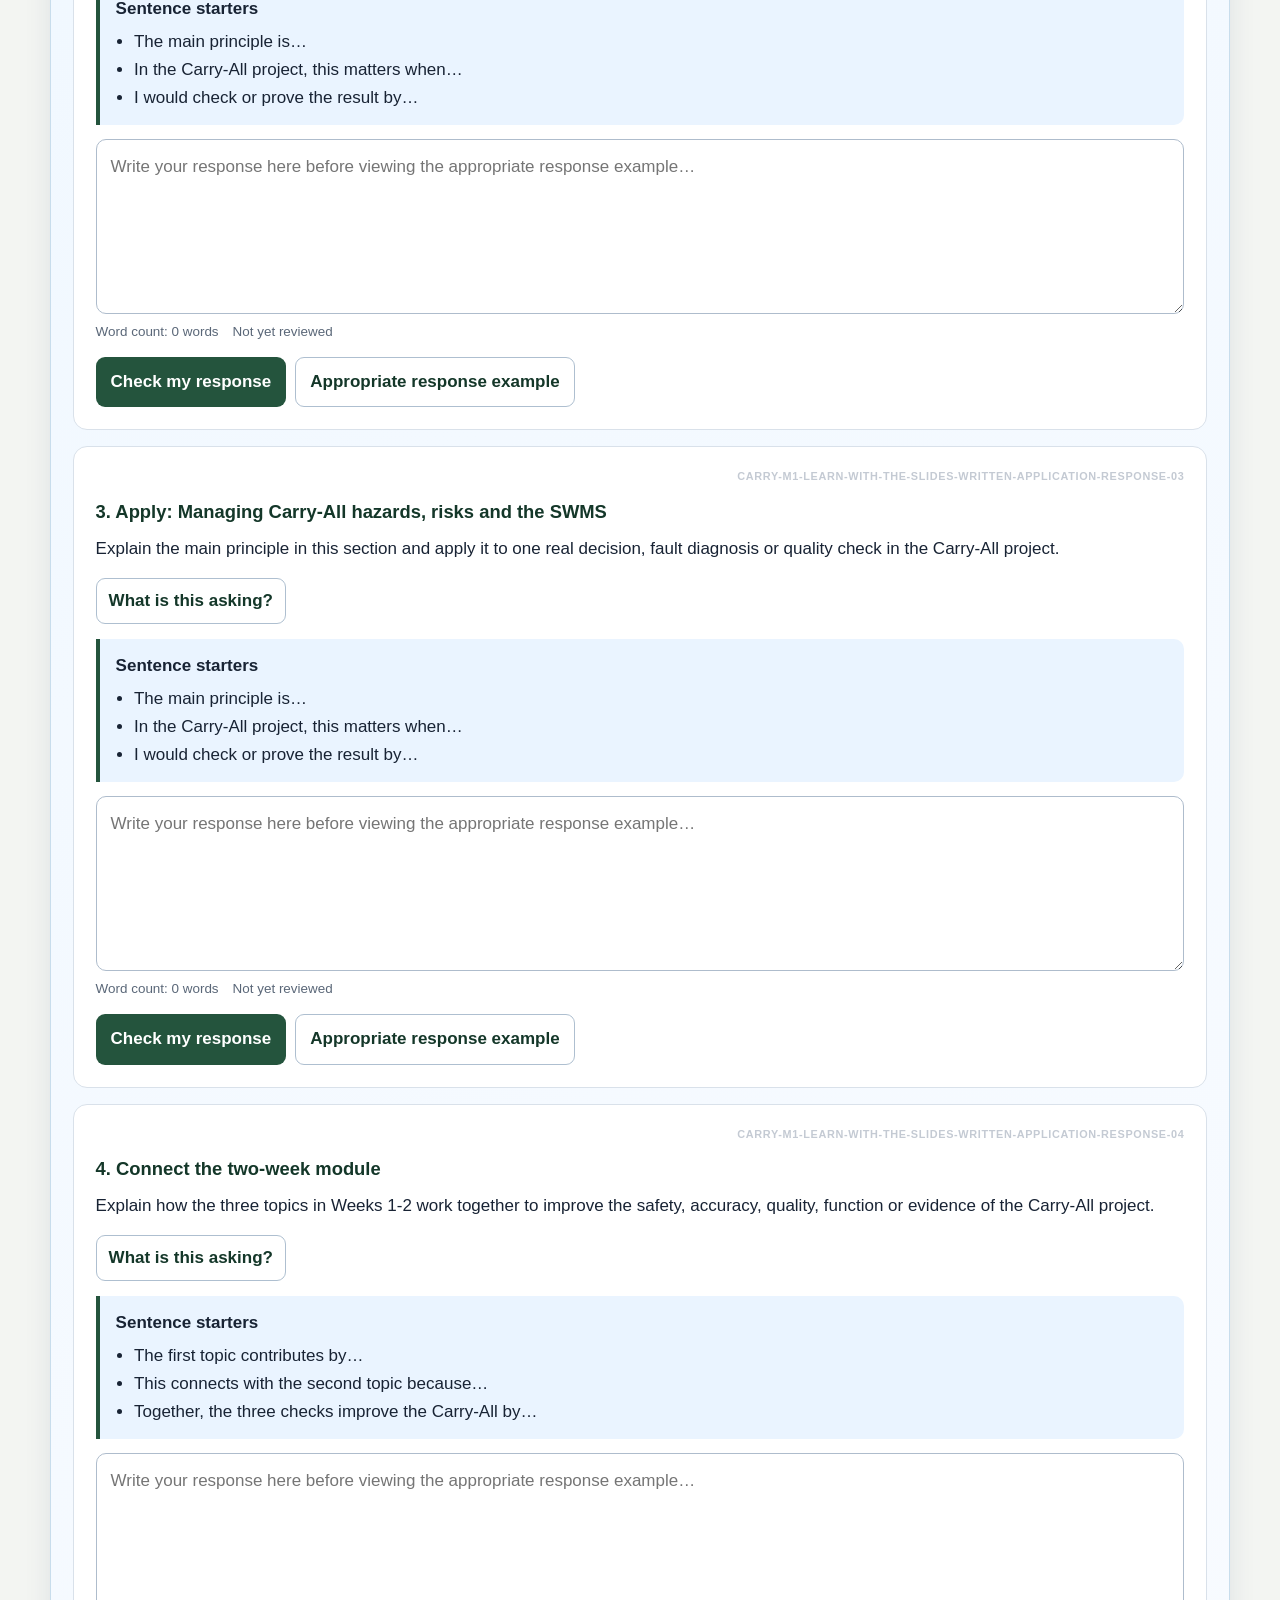
==== commit 8717d54a: "Add clickable section reference codes" ====
--- a/weeks1-2/index.html
+++ b/weeks1-2/index.html
@@ -8,6 +8,7 @@
   <link rel="stylesheet" href="../styles/timber-module-alignment.css?v=1">
 <link rel="stylesheet" href="../styles/timber-learning-package.css?v=1">
   <link rel="stylesheet" href="../mirror-module-flow.css?v=2">
+  <link rel="stylesheet" href="../section-reference.css">
 </head>
 <body>
   <a class="skip-link" href="#main-content">Skip to lesson</a>
@@ -62,4 +63,6 @@
   <script src="lesson-data.js"></script><script src="../scripts/lesson-engine.js"></script>
 <script src="../scripts/timber-learning-package.js?v=1"></script>
 <script src="../mirror-module-flow.js?v=2"></script>
+  <script src="../vendor/html2canvas.min.js"></script>
+  <script src="../section-reference.js" data-site-code="CARRY"></script>
 </body></html>
--- a/section-reference.css
+++ b/section-reference.css
@@ -0,0 +1,72 @@
+.section-reference {
+  display: block;
+  max-width: 100%;
+  min-width: 0;
+  width: auto;
+  margin: 0 0 12px auto;
+  color: #c4cad3;
+  font-size: 0.68rem;
+  font-weight: 700;
+  letter-spacing: 0.06em;
+  line-height: 1.4;
+  text-decoration: none;
+  text-align: right;
+  text-transform: uppercase;
+  overflow-wrap: anywhere;
+}
+
+.section-reference-overlay-target {
+  position: relative;
+}
+
+.section-reference-layout-safe {
+  min-width: 0;
+  overflow-wrap: anywhere;
+}
+
+.section-reference--overlay {
+  margin: 0;
+  position: absolute;
+  right: 14px;
+  top: 10px;
+  z-index: 6;
+}
+
+.section-reference--on-dark {
+  color: rgba(255, 255, 255, 0.5);
+}
+
+.section-reference--on-dark:hover,
+.section-reference--on-dark:focus-visible {
+  color: rgba(255, 255, 255, 0.92);
+}
+
+.section-reference:hover,
+.section-reference:focus-visible {
+  color: #0757a0;
+  text-decoration: underline;
+  text-underline-offset: 3px;
+}
+
+.section-reference:focus-visible {
+  outline: 2px solid #0757a0;
+  outline-offset: 3px;
+  border-radius: 2px;
+}
+
+.section-reference.is-copied {
+  color: #667085;
+}
+
+.section-reference.is-capturing,
+.section-reference.is-capturing:focus-visible {
+  color: #c4cad3;
+  outline: none;
+  text-decoration: none;
+}
+
+@media print {
+  .section-reference {
+    display: none;
+  }
+}
